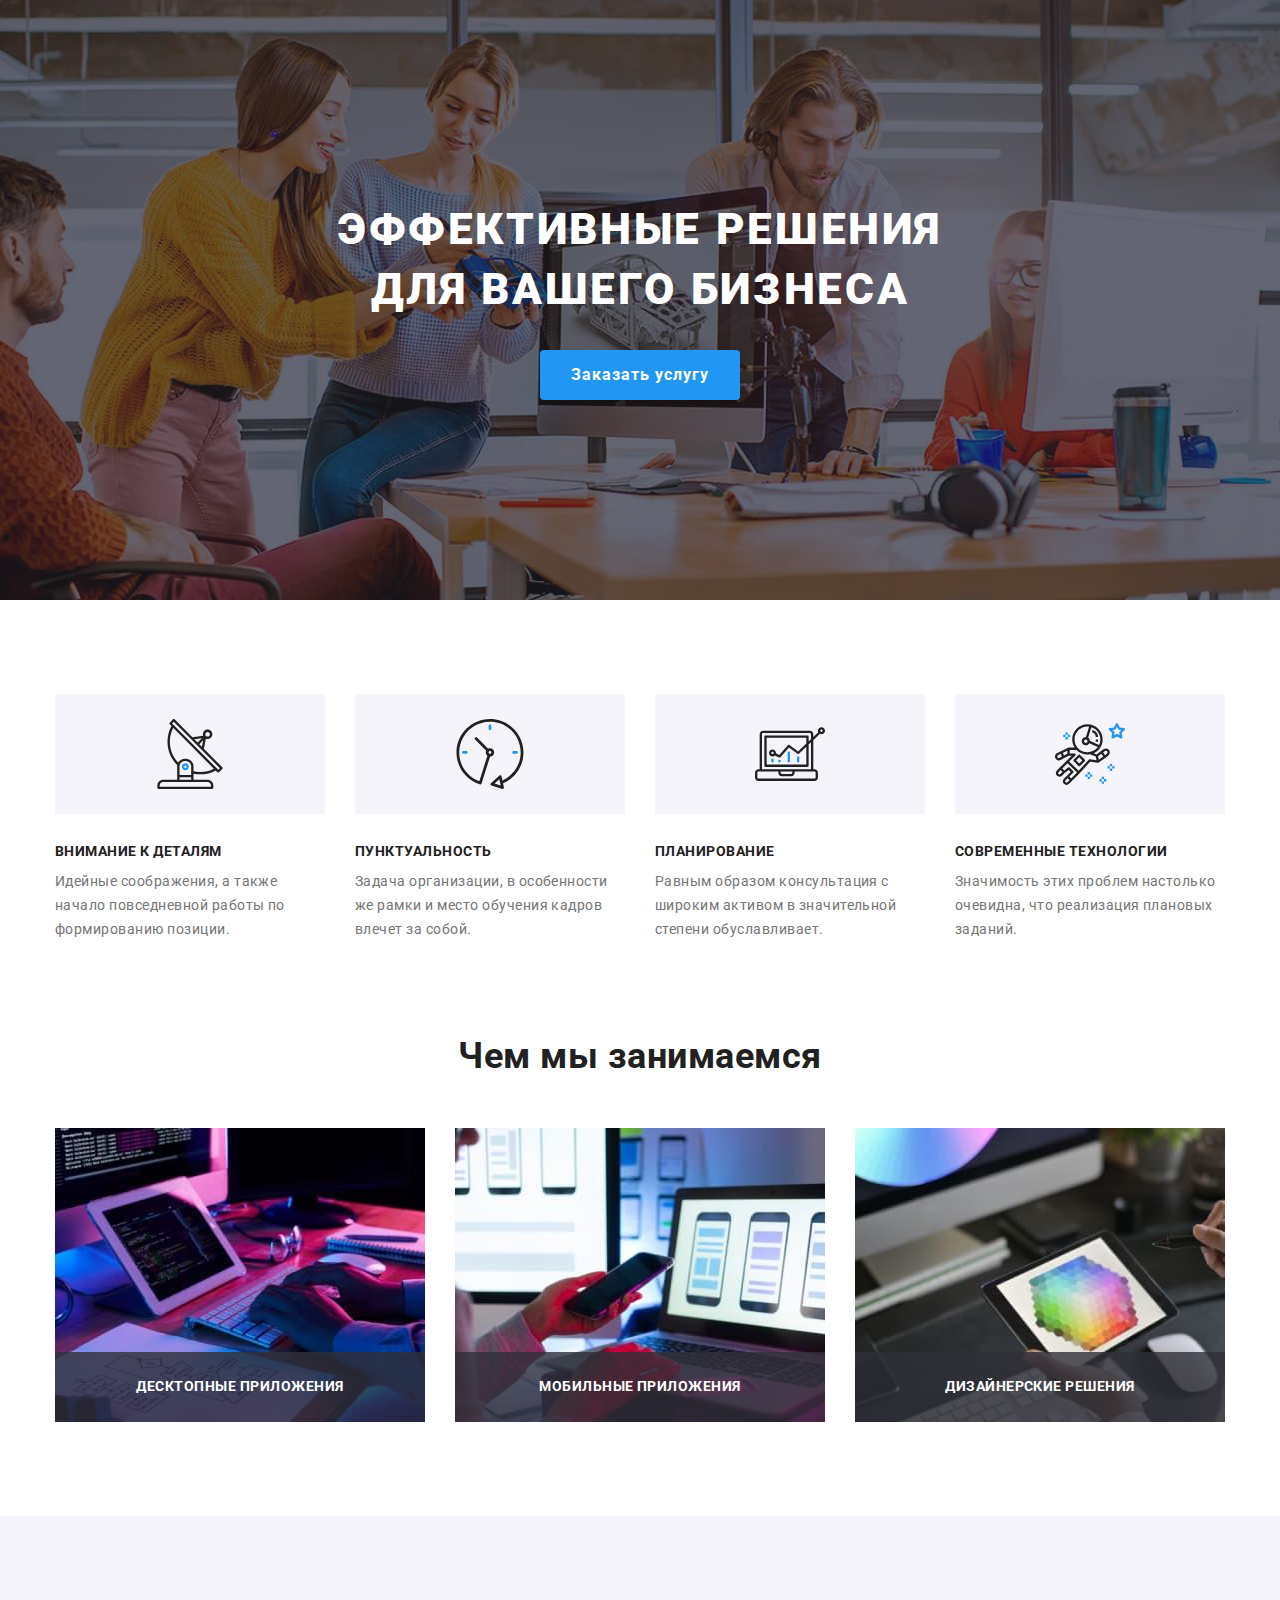
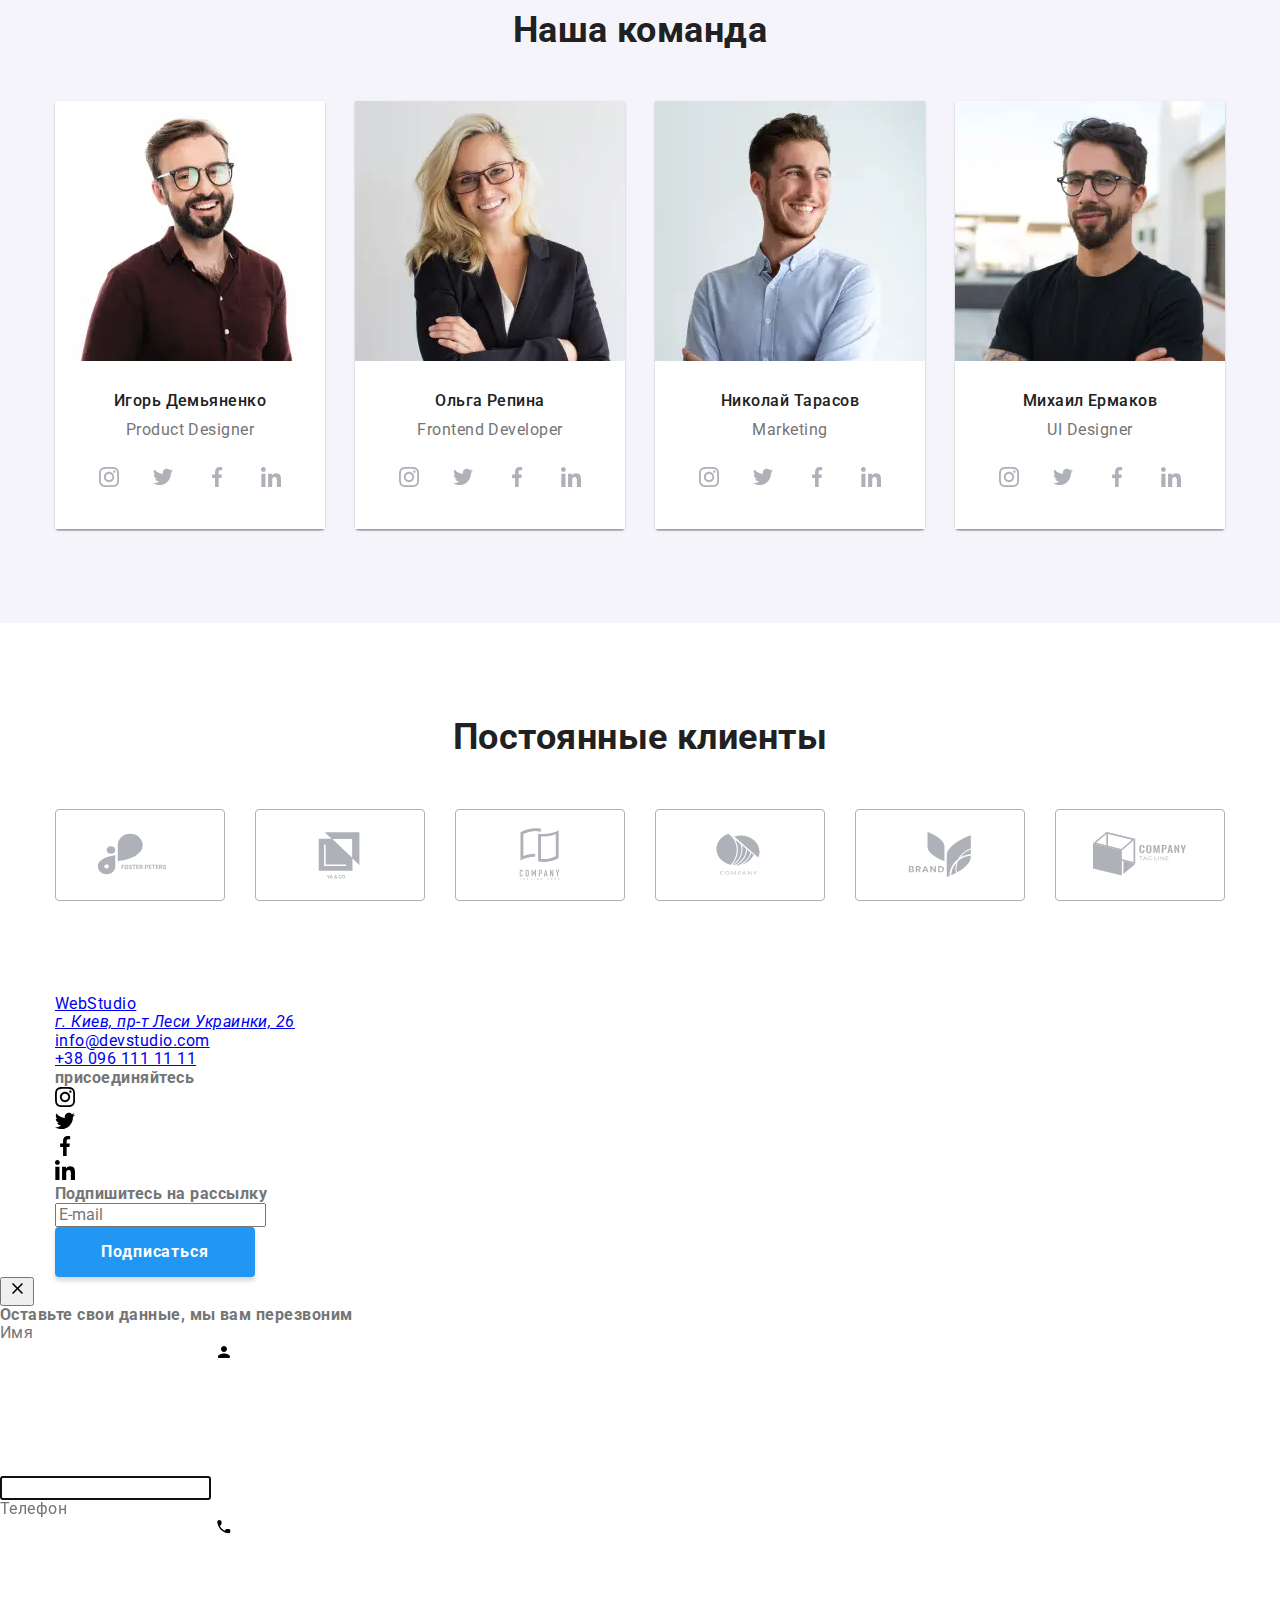
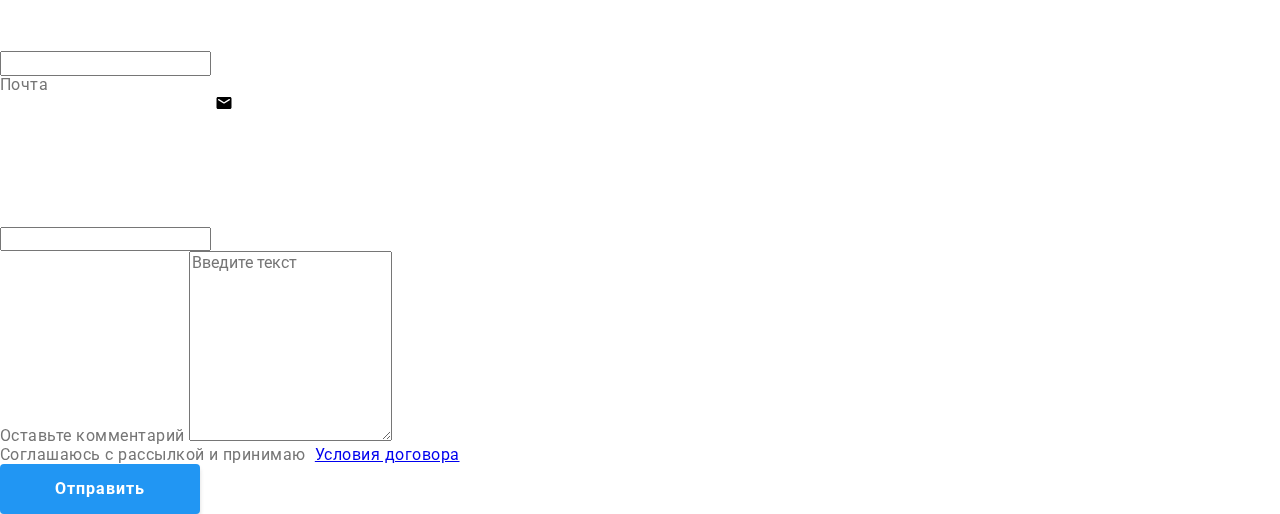
==== index.html @ 974bbb25 "added clients section' styles" ====
<!DOCTYPE html>
<html lang="ru">
  <head>
    <meta charset="UTF-8" />
    <meta http-equiv="X-UA-Compatible" content="IE=edge" />
    <meta name="viewport" content="width=device-width, initial-scale=1.0" />
    <title>Document</title>
    <!-- modern-normalize -->
    <link
      rel="stylesheet"
      href="https://cdnjs.cloudflare.com/ajax/libs/modern-normalize/1.1.0/modern-normalize.min.css"
    />
    <!--Подключение шрифтов-->
    <link rel="preconnect" href="https://fonts.googleapis.com" />
    <link rel="preconnect" href="https://fonts.gstatic.com" crossorigin />
    <link
      href="https://fonts.googleapis.com/css2?family=Raleway:wght@700&family=Roboto:wght@400;500;700;900&display=swap"
      rel="stylesheet"
    />
    <!--Подключение стилей-->
    <link rel="stylesheet" href="./css/main.min.css" />
  </head>
  <body>
    <!-- Шапка сайта -->
    <!-- <header class="header">
      <div class="container header-container"> -->
    <!-- Навигация -->
    <!-- <nav class="nav">
          <a class="header__logo logo" href="index.html">
            <span class="logo-web">Web</span>Studio</a
          >
          <ul class="nav__list list">
            <li class="nav__item">
              <a class="nav__link current" href="index.html">Студия</a>
            </li>
            <li class="nav__item">
              <a class="nav__link" href="./portfolio.html">Портфолио</a>
            </li>
            <li class="nav__item">
              <a class="nav__link" href="">Контакты</a>
            </li>
          </ul>
        </nav> -->
    <!-- Контакты -->
    <!-- <ul class="contact__list list">
          <li class="contact__item contact-item">
            <a class="contact__link link" href="mailto:info@devstudio.com">
              <svg class="contact__icon envelope">
                <use
                  href="./images/sprite-icons.svg#icon-envelope"
                  width="16"
                  height="12"
                ></use>
              </svg>
              info@devstudio.com
            </a>
          </li>
          <li class="contact__item contact-item">
            <a class="contact__link link" href="tel:+380961111111">
              <svg class="contact__icon smartphone">
                <use
                  href="./images/sprite-icons.svg#icon-smartphone"
                  width="10"
                  height="16"
                ></use>
              </svg>
              +38 096 111 11 11</a
            >
          </li>
        </ul>
      </div>
    </header> -->
    <!-- Мэйн -->
    <main class="main">
      <!-- Герой -->
      <section class="hero section">
        <div class="container">
          <h1 class="hero__title">Эффективные решения для вашего бизнеса</h1>
          <button class="hero__button button" type="button" data-modal-open>
            Заказать услугу
          </button>
        </div>
      </section>
      <!-- Преимущества -->
      <section class="features section">
        <div class="container">
          <h2 class="section__title visually-hidden">Наши преимущества</h2>
          <ul class="features__list list">
            <li class="features__item">
              <div class="features__image">
                <svg class="features__icon">
                  <use
                    href="./images/sprite-icons.svg#icon-antenna"
                    width="70"
                    height="70"
                  ></use>
                </svg>
              </div>
              <h3 class="features__title">Внимание к деталям</h3>
              <p class="features__descr">
                Идейные соображения, а также начало повседневной работы по
                формированию позиции.
              </p>
            </li>
            <li class="features__item">
              <div class="features__image">
                <svg class="features__icon">
                  <use
                    href="./images/sprite-icons.svg#icon-clock"
                    width="70"
                    height="70"
                  ></use>
                </svg>
              </div>
              <h3 class="features__title">Пунктуальность</h3>
              <p class="features__descr">
                Задача организации, в особенности же рамки и место обучения
                кадров влечет за собой.
              </p>
            </li>
            <li class="features__item">
              <div class="features__image">
                <svg class="features__icon">
                  <use
                    href="./images/sprite-icons.svg#icon-diagram"
                    width="70"
                    height="70"
                  ></use>
                </svg>
              </div>
              <h3 class="features__title">Планирование</h3>
              <p class="features__descr">
                Равным образом консультация с широким активом в значительной
                степени обуславливает.
              </p>
            </li>
            <li class="features__item">
              <div class="features__image">
                <svg class="features__icon">
                  <use
                    href="./images/sprite-icons.svg#icon-astronaut"
                    width="70"
                    height="70"
                  ></use>
                </svg>
              </div>
              <h3 class="features__title">Современные технологии</h3>
              <p class="features__descr">
                Значимость этих проблем настолько очевидна, что реализация
                плановых заданий.
              </p>
            </li>
          </ul>
        </div>
      </section>
      <!-- Виды работ -->
      <section class="works section">
        <div class="container">
          <h2 class="section__title">Чем мы занимаемся</h2>
          <ul class="works__list list">
            <li class="works__item">
              <a href=""
                ><img
                  src="./images/software.jpg"
                  alt="разработка программного обеспечения"
                  width="370"
                  height="294"
              /></a>

              <p class="works__decs">Десктопные приложения</p>
            </li>
            <li class="works__item">
              <a href=""
                ><img
                  src="./images/adaptation.jpg"
                  alt="адаптация сайта для мобильных устройств"
                  width="370"
                  height="294"
              /></a>
              <p class="works__decs">Мобильные приложения</p>
            </li>
            <li class="works__item">
              <a href=""
                ><img
                  src="./images/design.jpg"
                  alt="дизайн сайтов"
                  width="370"
                  height="294"
              /></a>
              <p class="works__decs">Дизайнерские решения</p>
            </li>
          </ul>
        </div>
      </section>
      <!-- Команда -->
      <section class="teem section-">
        <div class="container">
          <h2 class="section__title">Наша команда</h2>
          <ul class="team__list list">
            <li class="team__item">
              <picture>
                <source
                  media="(min-width: 1200px)"
                  srcset="
                    ./images/team/team-1-desktop.webp    1x,
                    ./images/team/team-1-desktop@2x.webp 2x
                  "
                  type="image/webp"
                />
                <source
                  media="(min-width: 1200px)"
                  srcset="
                    ./images/team/team-1-desktop.jpg    1x,
                    ./images/team/team-1-desktop@2x.jpg 2x
                  "
                />
                <source
                  media="(min-width: 768px)"
                  srcset="
                    ./images/team/team-1-tablet.webp    1x,
                    ./images/team/team-1-tablet@2x.webp 2x
                  "
                  type="image/webp"
                />
                <source
                  media="(min-width: 768px)"
                  srcset="
                    ./images/team/team-1-tablet.jpg    1x,
                    ./images/team/team-1-tablet@2x.jpg 2x
                  "
                />
                <source
                  media="(min-width: 280px)"
                  srcset="
                    ./images/team/team-1.webp    1x,
                    ./images/team/team-1@2x.webp 2x
                  "
                  type="image/webp"
                />
                <source
                  media="(min-width: 280px)"
                  srcset="
                    ./images/team/team-1.jpg    1x,
                    ./images/team/team-1@2x.jpg 2x
                  "
                />
                <img
                  class="teem__img"
                  src="#"
                  alt="Игорь Демьяненко"
                  loading="lazy"
                />
              </picture>
              <!-- <img
                class="teem__img"
                src="./images/demyanenko.jpg"
                alt="Игорь Демьяненко"
                width="270"
                height="260"
              /> -->
              <div class="team__box">
                <h3 class="team__title">Игорь Демьяненко</h3>
                <p class="team__desc" lang="en">Product Designer</p>
                <ul class="teem__social list social-list">
                  <li class="social-list__item">
                    <a href="" class="social-list__link" target="_blank">
                      <svg class="social-list__icon" width="20" height="20">
                        <use
                          href="./images/sprite-icons.svg#icon-instagram"
                        ></use>
                      </svg>
                    </a>
                  </li>
                  <li class="social-list__item">
                    <a href="" class="social-list__link" target="_blank">
                      <svg class="social-list__icon" width="20" height="20">
                        <use
                          href="./images/sprite-icons.svg#icon-twitter"
                        ></use>
                      </svg>
                    </a>
                  </li>
                  <li class="social-list__item">
                    <a href="" class="social-list__link" target="_blank">
                      <svg class="social-list__icon" width="20" height="20">
                        <use
                          href="./images/sprite-icons.svg#icon-facebook"
                        ></use>
                      </svg>
                    </a>
                  </li>
                  <li class="social-list__item">
                    <a href="" class="social-list__link" target="_blank">
                      <svg class="social-list__icon" width="20" height="20">
                        <use
                          href="./images/sprite-icons.svg#icon-linkedin"
                        ></use>
                      </svg>
                    </a>
                  </li>
                </ul>
              </div>
            </li>
            <li class="team__item">
              <picture>
                <source
                  media="(min-width: 1200px)"
                  srcset="
                    ./images/team/team-2-desktop.webp    1x,
                    ./images/team/team-2-desktop@2x.webp 2x
                  "
                  type="image/webp"
                />
                <source
                  media="(min-width: 1200px)"
                  srcset="
                    ./images/team/team-2-desktop.jpg    1x,
                    ./images/team/team-2-desktop@2x.jpg 2x
                  "
                />
                <source
                  media="(min-width: 768px)"
                  srcset="
                    ./images/team/team-2-tablet.webp    1x,
                    ./images/team/team-2-tablet@2x.webp 2x
                  "
                  type="image/webp"
                />
                <source
                  media="(min-width: 768px)"
                  srcset="
                    ./images/team/team-2-tablet.jpg    1x,
                    ./images/team/team-2-tablet@2x.jpg 2x
                  "
                />
                <source
                  media="(min-width: 280px)"
                  srcset="
                    ./images/team/team-2.webp    1x,
                    ./images/team/team-2@2x.webp 2x
                  "
                  type="image/webp"
                />
                <source
                  media="(min-width: 280px)"
                  srcset="
                    ./images/team/team-2.jpg    1x,
                    ./images/team/team-2@2x.jpg 2x
                  "
                />
                <img
                  class="teem__img"
                  src="#"
                  alt="Ольга Репина"
                  loading="lazy"
                />
              </picture>
              <!-- <img
                class="teem__img"
                src="./images/repina.jpg"
                alt="Ольга Репина"
                width="270"
                height="260"
              /> -->
              <div class="team__box">
                <h3 class="team__title">Ольга Репина</h3>
                <p class="team__desc" lang="en">Frontend Developer</p>
                <ul class="teem__social list social-list">
                  <li class="social-list__item">
                    <a href="" class="social-list__link" target="_blank">
                      <svg class="social-list__icon" width="20" height="20">
                        <use
                          href="./images/sprite-icons.svg#icon-instagram"
                        ></use>
                      </svg>
                    </a>
                  </li>
                  <li class="social-list__item">
                    <a href="" class="social-list__link" target="_blank">
                      <svg class="social-list__icon" width="20" height="20">
                        <use
                          href="./images/sprite-icons.svg#icon-twitter"
                        ></use>
                      </svg>
                    </a>
                  </li>
                  <li class="social-list__item">
                    <a href="" class="social-list__link" target="_blank">
                      <svg class="social-list__icon" width="20" height="20">
                        <use
                          href="./images/sprite-icons.svg#icon-facebook"
                        ></use>
                      </svg>
                    </a>
                  </li>
                  <li class="social-list__item">
                    <a href="" class="social-list__link" target="_blank">
                      <svg class="social-list__icon" width="20" height="20">
                        <use
                          href="./images/sprite-icons.svg#icon-linkedin"
                        ></use>
                      </svg>
                    </a>
                  </li>
                </ul>
              </div>
            </li>
            <li class="team__item">
              <picture>
                <source
                  media="(min-width: 1200px)"
                  srcset="
                    ./images/team/team-3-desktop.webp    1x,
                    ./images/team/team-3-desktop@2x.webp 2x
                  "
                  type="image/webp"
                />
                <source
                  media="(min-width: 1200px)"
                  srcset="
                    ./images/team/team-3-desktop.jpg    1x,
                    ./images/team/team-3-desktop@2x.jpg 2x
                  "
                />
                <source
                  media="(min-width: 768px)"
                  srcset="
                    ./images/team/team-3-tablet.webp    1x,
                    ./images/team/team-3-tablet@2x.webp 2x
                  "
                  type="image/webp"
                />
                <source
                  media="(min-width: 768px)"
                  srcset="
                    ./images/team/team-3-tablet.jpg    1x,
                    ./images/team/team-3-tablet@2x.jpg 2x
                  "
                />
                <source
                  media="(min-width: 280px)"
                  srcset="
                    ./images/team/team-3.webp    1x,
                    ./images/team/team-3@2x.webp 2x
                  "
                  type="image/webp"
                />
                <source
                  media="(min-width: 280px)"
                  srcset="
                    ./images/team/team-3.jpg    1x,
                    ./images/team/team-3@2x.jpg 2x
                  "
                />
                <img
                  class="teem__img"
                  src="#"
                  alt="Николай Тарасов"
                  loading="lazy"
                />
              </picture>
              <!-- <img
                class="teem__img"
                src="./images/tarasov.jpg"
                alt="Николай Тарасов"
                width="270"
                height="260"
              /> -->
              <div class="team__box">
                <h3 class="team__title">Николай Тарасов</h3>
                <p class="team__desc" lang="en">Marketing</p>
                <ul class="teem__social list social-list">
                  <li class="social-list__item">
                    <a href="" class="social-list__link" target="_blank">
                      <svg class="social-list__icon" width="20" height="20">
                        <use
                          href="./images/sprite-icons.svg#icon-instagram"
                        ></use>
                      </svg>
                    </a>
                  </li>
                  <li class="social-list__item">
                    <a href="" class="social-list__link" target="_blank">
                      <svg class="social-list__icon" width="20" height="20">
                        <use
                          href="./images/sprite-icons.svg#icon-twitter"
                        ></use>
                      </svg>
                    </a>
                  </li>
                  <li class="social-list__item">
                    <a href="" class="social-list__link" target="_blank">
                      <svg class="social-list__icon" width="20" height="20">
                        <use
                          href="./images/sprite-icons.svg#icon-facebook"
                        ></use>
                      </svg>
                    </a>
                  </li>
                  <li class="social-list__item">
                    <a href="" class="social-list__link" target="_blank">
                      <svg class="social-list__icon" width="20" height="20">
                        <use
                          href="./images/sprite-icons.svg#icon-linkedin"
                        ></use>
                      </svg>
                    </a>
                  </li>
                </ul>
              </div>
            </li>
            <li class="team__item">
              <picture>
                <source
                  media="(min-width: 1200px)"
                  srcset="
                    ./images/team/team-4-desktop.webp    1x,
                    ./images/team/team-4-desktop@2x.webp 2x
                  "
                  type="image/webp"
                />
                <source
                  media="(min-width: 1200px)"
                  srcset="
                    ./images/team/team-4-desktop.jpg    1x,
                    ./images/team/team-4-desktop@2x.jpg 2x
                  "
                />
                <source
                  media="(min-width: 768px)"
                  srcset="
                    ./images/team/team-4-tablet.webp    1x,
                    ./images/team/team-4-tablet@2x.webp 2x
                  "
                  type="image/webp"
                />
                <source
                  media="(min-width: 768px)"
                  srcset="
                    ./images/team/team-4-tablet.jpg    1x,
                    ./images/team/team-4-tablet@2x.jpg 2x
                  "
                />
                <source
                  media="(min-width: 280px)"
                  srcset="
                    ./images/team/team-4.webp    1x,
                    ./images/team/team-4@2x.webp 2x
                  "
                  type="image/webp"
                />
                <source
                  media="(min-width: 280px)"
                  srcset="
                    ./images/team/team-4.jpg    1x,
                    ./images/team/team-4@2x.jpg 2x
                  "
                />
                <img
                  class="teem__img"
                  src="#"
                  alt="Михаил Ермаков"
                  loading="lazy"
                />
              </picture>
              <!-- <img
                class="teem__img"
                src="./images/yermakov.jpg"
                alt="Михаил Ермаков"
                width="270"
                height="260"
              /> -->
              <div class="team__box">
                <h3 class="team__title">Михаил Ермаков</h3>
                <p class="team__desc" lang="en">UI Designer</p>
                <ul class="teem__social list social-list">
                  <li class="social-list__item">
                    <a href="" class="social-list__link" target="_blank">
                      <svg class="social-list__icon" width="20" height="20">
                        <use
                          href="./images/sprite-icons.svg#icon-instagram"
                        ></use>
                      </svg>
                    </a>
                  </li>
                  <li class="social-list__item">
                    <a href="" class="social-list__link" target="_blank">
                      <svg class="social-list__icon" width="20" height="20">
                        <use
                          href="./images/sprite-icons.svg#icon-twitter"
                        ></use>
                      </svg>
                    </a>
                  </li>
                  <li class="social-list__item">
                    <a href="" class="social-list__link" target="_blank">
                      <svg class="social-list__icon" width="20" height="20">
                        <use
                          href="./images/sprite-icons.svg#icon-facebook"
                        ></use>
                      </svg>
                    </a>
                  </li>
                  <li class="social-list__item">
                    <a href="" class="social-list__link" target="_blank">
                      <svg class="social-list__icon" width="20" height="20">
                        <use
                          href="./images/sprite-icons.svg#icon-linkedin"
                        ></use>
                      </svg>
                    </a>
                  </li>
                </ul>
              </div>
            </li>
          </ul>
        </div>
      </section>
      <!-- Клиенты -->
      <section class="clients section">
        <div class="container">
          <h2 class="section__title">Постоянные клиенты</h2>
          <ul class="clients__list list">
            <li class="clients__item">
              <a class="clients__link" href="">
                <svg class="clients__icon">
                  <use
                    href="./images/sprite-icons.svg#icon-logo1"
                    width="106"
                    height="60"
                  ></use>
                </svg>
              </a>
            </li>
            <li class="clients__item">
              <a class="clients__link" href="">
                <svg class="clients__icon">
                  <use
                    href="./images/sprite-icons.svg#icon-logo2"
                    width="106"
                    height="60"
                  ></use>
                </svg>
              </a>
            </li>
            <li class="clients__item">
              <a class="clients__link" href="">
                <svg class="clients__icon">
                  <use
                    href="./images/sprite-icons.svg#icon-logo3"
                    width="106"
                    height="60"
                  ></use>
                </svg>
              </a>
            </li>
            <li class="clients__item">
              <a class="clients__link" href="">
                <svg class="clients__icon">
                  <use
                    href="./images/sprite-icons.svg#icon-logo4"
                    width="106"
                    height="60"
                  ></use>
                </svg>
              </a>
            </li>
            <li class="clients__item">
              <a class="clients__link" href="">
                <svg class="clients__icon">
                  <use
                    href="./images/sprite-icons.svg#icon-logo5"
                    width="106"
                    height="60"
                  ></use>
                </svg>
              </a>
            </li>
            <li class="clients__item">
              <a class="clients__link" href="">
                <svg class="clients__icon">
                  <use
                    href="./images/sprite-icons.svg#icon-logo6"
                    width="106"
                    height="60"
                  ></use>
                </svg>
              </a>
            </li>
          </ul>
        </div>
      </section>
    </main>
    <!-- Футер -->
    <footer class="footer section-footer">
      <div class="container footer-container">
        <div class="footer__contacts">
          <a class="footer__logo logo" href="/">
            <span class="logo-web">Web</span>Studio
          </a>
          <address>
            <a
              class="footer__adress"
              href="https://goo.gl/maps/LREKgnmBMirVQB2t9"
              target="_blank"
              rel="noopener noreferrer"
              >г. Киев, пр-т Леси Украинки, 26</a
            >
          </address>
          <ul class="list">
            <li>
              <a class="footer__contact" href="mailto:info@devstudio.com"
                >info@devstudio.com</a
              >
            </li>
            <li>
              <a class="footer__contact" href="tel:+380961111111"
                >+38 096 111 11 11</a
              >
            </li>
          </ul>
        </div>
        <div class="footer__invite invite">
          <b class="invite__text">присоединяйтесь</b>
          <ul class="footer-social list">
            <li class="footer-social__item">
              <a href="" class="footer-social__link" target="_blank">
                <svg class="footer-social__icon" width="20" height="20">
                  <use href="./images/sprite-icons.svg#icon-instagram"></use>
                </svg>
              </a>
            </li>
            <li class="footer-social__item">
              <a href="" class="footer-social__link" target="_blank">
                <svg class="footer-social__icon" width="20" height="20">
                  <use href="./images/sprite-icons.svg#icon-twitter"></use>
                </svg>
              </a>
            </li>
            <li class="footer-social__item">
              <a href="" class="footer-social__link" target="_blank">
                <svg class="footer-social__icon" width="20" height="20">
                  <use href="./images/sprite-icons.svg#icon-facebook"></use>
                </svg>
              </a>
            </li>
            <li class="footer-social__item">
              <a href="" class="footer-social__link" target="_blank">
                <svg class="footer-social__icon" width="20" height="20">
                  <use href="./images/sprite-icons.svg#icon-linkedin"></use>
                </svg>
              </a>
            </li>
          </ul>
        </div>
        <div class="footer__invite">
          <b class="invite__text">Подпишитесь на рассылку</b>
          <form class="form-invite">
            <input
              class="form-invite__input"
              type="email"
              name="mail"
              placeholder="E-mail"
              autocomplete="on"
            />
            <button class="button form-invite__button" type="submit">
              Подписаться
            </button>
          </form>
        </div>
      </div>
    </footer>
    <!-- Модальное окно -->
    <div class="backdrop is-hidden" data-backdrop>
      <div class="modal">
        <button class="btn-close" type="button" data-btn-close>
          <svg class="btn-close__icon" width="18" height="18">
            <use href="./images/sprite-icons.svg#icon-close-black"></use>
          </svg>
        </button>
        <!-- Форма в модальном окне -->
        <form class="form js-speaker-form" autocomplete="off">
          <b class="form__title">Оставьте свои данные, мы вам перезвоним</b>
          <div class="form__field">
            <label class="form__label" for="name">Имя</label>
            <div class="form__box">
              <input
                class="form__input"
                type="text"
                name="user-name"
                id="name"
                minlength="2"
                pattern="[a-zA-Zа-яёА-ЯЁ]+"
                title="Имя должно содержать символы кириллицы или латиницы"
                required
                autofocus
              />
              <svg class="form__icon">
                <use
                  href="./images/sprite-icons.svg#icon-person"
                  width="18"
                  height="18"
                ></use>
              </svg>
            </div>
          </div>
          <div class="form__field">
            <label class="form__label" for="tel">Телефон</label>
            <div class="form__box">
              <input
                class="form__input"
                type="tel"
                name="tel"
                id="tel"
                title="000-000-00-00"
                pattern="[0-9]{3}-[0-9]{3}-[0-9]{2}-[0-9]{2}"
              />
              <svg class="form__icon">
                <use
                  href="./images/sprite-icons.svg#icon-phone"
                  width="18"
                  height="18"
                ></use>
              </svg>
            </div>
          </div>
          <div class="form__field">
            <label class="form__label" for="mail">Почта</label>
            <div class="form__box">
              <input
                class="form__input"
                type="email"
                name="mail"
                id="mail"
                pattern="[^ @]*@[^ @]*"
                autocomplete="on"
              />
              <svg class="form__icon">
                <use
                  href="./images/sprite-icons.svg#icon-email"
                  width="18"
                  height="18"
                ></use>
              </svg>
            </div>
          </div>
          <div class="form__field">
            <label class="form__label" for="comment"
              >Оставьте комментарий</label
            >
            <textarea
              class="form__message"
              name="comment"
              id="comment"
              rows="10"
              placeholder="Введите текст"
            ></textarea>
          </div>

          <div class="checkbox">
            <input
              class="checkbox__input visually-hidden"
              type="checkbox"
              name="policy"
              id="policy"
            />
            <label class="checkbox__label" for="policy"
              >Соглашаюсь с рассылкой и принимаю&nbsp;
              <a class="form__policy" href="#"> Условия договора </a>
            </label>
          </div>
          <button class="button form-button" type="submit">Отправить</button>
        </form>
      </div>
    </div>
    <script src="./js/modal.js"></script>
    <!-- <script>
      const refs = {
        openModalBtn: document.querySelector('[data-modal-open]'),
        closeModalBtn: document.querySelector('[data-btn-close]'),
        backdrop: document.querySelector('[data-backdrop]'),
      };

      refs.openModalBtn.addEventListener('click', toggleModal);
      refs.closeModalBtn.addEventListener('click', toggleModal);

      refs.backdrop.addEventListener('click', logBackdropClick);

      function toggleModal() {
        refs.backdrop.classList.toggle('is-hidden');
      }

      function logBackdropClick() {
        console.log('Это клик в бекдроп');
      }
    </script> -->
  </body>
</html>
---- css/main.min.css ----
.visually-hidden{position:absolute;white-space:nowrap;width:1px;height:1px;overflow:hidden;border:0;padding:0;clip:rect(0 0 0 0);-webkit-clip-path:inset(50%);clip-path:inset(50%);margin:-1px}body{font-family:"Roboto",sans-serif;letter-spacing:.03em;color:#757575;background-color:#fff}body,h1,h2,h3,h4,p,ul,li{margin:0}ul{padding:0}button{cursor:pointer}img{display:block;max-width:100%;height:auto}.list{list-style-type:none}.link{text-decoration:none}.link{text-decoration:none;font-weight:500;font-size:14px;line-height:1.14;letter-spacing:.02em;color:#212121;-webkit-transition-property:color;transition-property:color;-webkit-transition-duration:250ms;transition-duration:250ms;-webkit-transition-timing-function:cubic-bezier(0.4, 0, 0.2, 1);transition-timing-function:cubic-bezier(0.4, 0, 0.2, 1)}.link:hover,.link:focus{color:#2196f3}.button{display:block;min-width:200px;height:50px;background-color:#2196f3;-webkit-box-shadow:0px 4px 4px rgba(0,0,0,.15);box-shadow:0px 4px 4px rgba(0,0,0,.15);border-radius:4px;border-style:none;font-weight:700;font-size:16px;line-height:1.88;text-align:center;letter-spacing:.06em;color:#fff;-webkit-transition:background-color 250ms cubic-bezier(0.4, 0, 0.2, 1);transition:background-color 250ms cubic-bezier(0.4, 0, 0.2, 1)}.button:hover,.button:focus{background-color:#188ce8}.container{width:100%;margin:0 auto;padding-left:15px;padding-right:15px}@media screen and (min-width: 480px){.container{width:480px}}@media screen and (min-width: 768px){.container{width:768px}}@media screen and (min-width: 1200px){.container{width:1200px}}.section__title{margin-bottom:30px;font-weight:700;font-size:28px;line-height:1.18;text-align:center;color:#212121}@media screen and (min-width: 1200px){.section__title{margin-bottom:50px;font-weight:700;font-size:36px;line-height:1.16;text-align:center}}.social-list{display:-webkit-box;display:-ms-flexbox;display:flex;-webkit-box-pack:center;-ms-flex-pack:center;justify-content:center;-webkit-box-align:center;-ms-flex-align:center;align-items:center}.social-list__item{width:44px;height:44px;margin-right:10px}.social-list__item:last-child{margin-right:0}.social-list__link{width:100%;height:100%;display:-webkit-box;display:-ms-flexbox;display:flex;-webkit-box-pack:center;-ms-flex-pack:center;justify-content:center;-webkit-box-align:center;-ms-flex-align:center;align-items:center;border-radius:50%;background-color:#fff;-webkit-transition:background-color 250ms cubic-bezier(0.4, 0, 0.2, 1);transition:background-color 250ms cubic-bezier(0.4, 0, 0.2, 1)}.social-list__link:hover,.social-list__link:focus{background-color:#2196f3}.social-list__icon{width:20px;height:20px;fill:#afb1b8;-webkit-transition:fill 250ms cubic-bezier(0.4, 0, 0.2, 1);transition:fill 250ms cubic-bezier(0.4, 0, 0.2, 1)}.social-list__link:hover .social-list__icon,.social-list__link:focus .social-list__icon{fill:#fff}.hero{width:100%;padding-top:118px;padding-bottom:118px;margin-right:auto;margin-left:auto;background-color:#2f303a;background-image:-webkit-gradient(linear, left top, right top, from(rgba(47, 48, 58, 0.4)), color-stop(40%, rgba(47, 48, 58, 0.4))),url(" ../images/hero-bg/hero-mobile.jpg");background-image:linear-gradient(to right, rgba(47, 48, 58, 0.4), rgba(47, 48, 58, 0.4) 40%),url(" ../images/hero-bg/hero-mobile.jpg");background-repeat:no-repeat;background-position:center;background-size:cover;max-width:480px;height:400px}@media screen and (min-device-pixel-ratio: 2),(-webkit-min-device-pixel-ratio: 2),(min-resolution: 192dpi),(min-resolution: 2dppx){.hero{background-image:-webkit-gradient(linear, left top, right top, from(rgba(47, 48, 58, 0.4)), color-stop(40%, rgba(47, 48, 58, 0.4))),url("../images/hero-bg/hero-mobile@2x.jpg");background-image:linear-gradient(to right, rgba(47, 48, 58, 0.4), rgba(47, 48, 58, 0.4) 40%),url("../images/hero-bg/hero-mobile@2x.jpg")}}@media screen and (min-width: 481px){.hero{background-image:-webkit-gradient(linear, left top, right top, from(rgba(47, 48, 58, 0.4)), color-stop(40%, rgba(47, 48, 58, 0.4))),url("../images/hero-bg/hero-tablet.jpg");background-image:linear-gradient(to right, rgba(47, 48, 58, 0.4), rgba(47, 48, 58, 0.4) 40%),url("../images/hero-bg/hero-tablet.jpg");max-width:768px}}@media screen and (min-width: 481px)and (min-device-pixel-ratio: 2),screen and (min-width: 481px)and (-webkit-min-device-pixel-ratio: 2),screen and (min-width: 481px)and (min-resolution: 192dpi),screen and (min-width: 481px)and (min-resolution: 2dppx){.hero{background-image:-webkit-gradient(linear, left top, right top, from(rgba(47, 48, 58, 0.4)), color-stop(40%, rgba(47, 48, 58, 0.4))),url("../images/hero-bg/hero-tablet@2x.jpg");background-image:linear-gradient(to right, rgba(47, 48, 58, 0.4), rgba(47, 48, 58, 0.4) 40%),url("../images/hero-bg/hero-tablet@2x.jpg")}}@media screen and (min-width: 769px){.hero{padding-top:200px;padding-bottom:200px;background-image:-webkit-gradient(linear, left top, right top, from(rgba(47, 48, 58, 0.4)), color-stop(40%, rgba(47, 48, 58, 0.4))),url("../images/hero-bg/hero-desctop.jpg");background-image:linear-gradient(to right, rgba(47, 48, 58, 0.4), rgba(47, 48, 58, 0.4) 40%),url("../images/hero-bg/hero-desctop.jpg");max-width:1600px;height:600px}}@media screen and (min-width: 769px)and (min-device-pixel-ratio: 2),screen and (min-width: 769px)and (-webkit-min-device-pixel-ratio: 2),screen and (min-width: 769px)and (min-resolution: 192dpi),screen and (min-width: 769px)and (min-resolution: 2dppx){.hero{background-image:-webkit-gradient(linear, left top, right top, from(rgba(47, 48, 58, 0.4)), color-stop(40%, rgba(47, 48, 58, 0.4))),url("../images/hero-bg/hero-desctop@2x.jpg");background-image:linear-gradient(to right, rgba(47, 48, 58, 0.4), rgba(47, 48, 58, 0.4) 40%),url("../images/hero-bg/hero-desctop@2x.jpg")}}.hero__title{margin-left:auto;margin-right:auto;margin-bottom:30px;font-weight:900;font-size:26px;line-height:1.62;text-align:center;letter-spacing:.06em;text-transform:uppercase;color:#fff}@media screen and (min-width: 480px){.hero__title{max-width:360px}}@media screen and (min-width: 1200px){.hero__title{max-width:696px;font-size:44px;line-height:1.36}}.hero__button{margin-left:auto;margin-right:auto}.features{padding-top:60px;padding-bottom:60px}@media screen and (min-width: 1200px){.features{padding-top:94px;padding-bottom:94px}}.features__list{margin-bottom:-30px}@media screen and (min-width: 768px){.features__list{display:-webkit-box;display:-ms-flexbox;display:flex;-ms-flex-wrap:wrap;flex-wrap:wrap;margin-left:-30px}}.features__item{width:100%}.features__item:not(:last-child){margin-bottom:30px}@media screen and (min-width: 768px){.features__item{-ms-flex-preferred-size:calc(100% / 2 - 30px);flex-basis:calc(100% / 2 - 30px);margin-left:30px}}@media screen and (min-width: 1200px){.features__item{-ms-flex-preferred-size:calc(100% / 4 - 30px);flex-basis:calc(100% / 4 - 30px);margin-left:30px}}.features__image{position:relative;width:100%;height:120px;background-color:#f5f4fa}.features__icon{position:absolute;top:50%;left:50%;-webkit-transform:translate(-50%, -50%);transform:translate(-50%, -50%);width:70px;height:70px}.features__title{margin-bottom:10px;padding-top:30px;font-weight:700;font-size:14px;line-height:1.14;text-transform:uppercase;text-align:center;color:#212121}@media screen and (min-width: 768px){.features__title{text-align:left}}.features__descr{font-size:14px;line-height:1.71}.works{display:none}@media screen and (min-width: 1200px){.works{display:block;padding-bottom:94px}}.works__list{display:-webkit-box;display:-ms-flexbox;display:flex;-ms-flex-wrap:wrap;flex-wrap:wrap;margin-left:-30px}.works__item{position:relative;-ms-flex-preferred-size:calc(100% / 3 - 30px);flex-basis:calc(100% / 3 - 30px);margin-left:30px}.works__decs{position:absolute;width:370px;height:70px;left:0;bottom:0;display:-webkit-box;display:-ms-flexbox;display:flex;-webkit-box-pack:center;-ms-flex-pack:center;justify-content:center;-webkit-box-align:center;-ms-flex-align:center;align-items:center;background-color:rgba(47,48,58,.8);font-weight:700;font-size:14px;line-height:1.14;text-transform:uppercase;text-align:center;color:#fff}.teem{padding-top:60px;padding-bottom:60px;background-color:#f5f4fa}@media screen and (min-width: 1200px){.teem{padding-top:94px;padding-bottom:94px}}@media screen and (min-width: 768px){.team__list{display:-webkit-box;display:-ms-flexbox;display:flex;-ms-flex-wrap:wrap;flex-wrap:wrap;margin-left:-30px;margin-bottom:-30px}}.team__item{margin-bottom:30px;-webkit-box-shadow:0px 1px 3px rgba(0,0,0,.12),0px 1px 1px rgba(0,0,0,.14),0px 2px 1px rgba(0,0,0,.2);box-shadow:0px 1px 3px rgba(0,0,0,.12),0px 1px 1px rgba(0,0,0,.14),0px 2px 1px rgba(0,0,0,.2);border-radius:0px 0px 4px 4px}@media screen and (min-width: 768px){.team__item{-ms-flex-preferred-size:calc(100% / 2 - 30px);flex-basis:calc(100% / 2 - 30px);margin-left:30px}}@media screen and (min-width: 1200px){.team__item{-ms-flex-preferred-size:calc(100% / 4 - 30px);flex-basis:calc(100% / 4 - 30px);margin-left:30px}}.team__box{padding-top:30px;padding-bottom:24px;background-color:#fff}@media screen and (min-width: 1200px){.team__box{padding-bottom:30px}}.team__title{margin-bottom:10px;font-weight:500;font-size:16px;line-height:1.19;text-align:center;color:#212121}.team__desc{margin-bottom:16px;font-size:16px;line-height:1.19;text-align:center;color:#757575}.clients{padding-top:60px;padding-bottom:60px}@media screen and (min-width: 1200px){.clients{padding-top:94px;padding-bottom:94px}}.clients__list{display:-webkit-box;display:-ms-flexbox;display:flex;-ms-flex-wrap:wrap;flex-wrap:wrap;margin-left:-30px;margin-bottom:-30px}.clients__item{-ms-flex-preferred-size:calc(100% / 2 - 30px);flex-basis:calc(100% / 2 - 30px);margin-left:30px;margin-bottom:30px;height:92px}@media screen and (min-width: 768px){.clients__item{-ms-flex-preferred-size:calc(100% / 3 - 30px);flex-basis:calc(100% / 3 - 30px)}}@media screen and (min-width: 1200px){.clients__item{-ms-flex-preferred-size:calc(100% / 6 - 30px);flex-basis:calc(100% / 6 - 30px)}}.clients__link{display:-webkit-box;display:-ms-flexbox;display:flex;-webkit-box-pack:center;-ms-flex-pack:center;justify-content:center;-webkit-box-align:center;-ms-flex-align:center;align-items:center;width:100%;height:100%;border:1px solid #afb1b8;border-radius:4px;-webkit-transition:border 250ms cubic-bezier(0.4, 0, 0.2, 1);transition:border 250ms cubic-bezier(0.4, 0, 0.2, 1)}.clients__link:hover,.clients__link:focus{border:1px solid #2196f3}.clients__link:hover .clients__icon,.clients__link:focus .clients__icon{fill:#2196f3}.clients__icon{width:106px;height:60px;fill:#afb1b8;-webkit-transition:fill 250ms cubic-bezier(0.4, 0, 0.2, 1);transition:fill 250ms cubic-bezier(0.4, 0, 0.2, 1)}/*# sourceMappingURL=main.min.css.map */
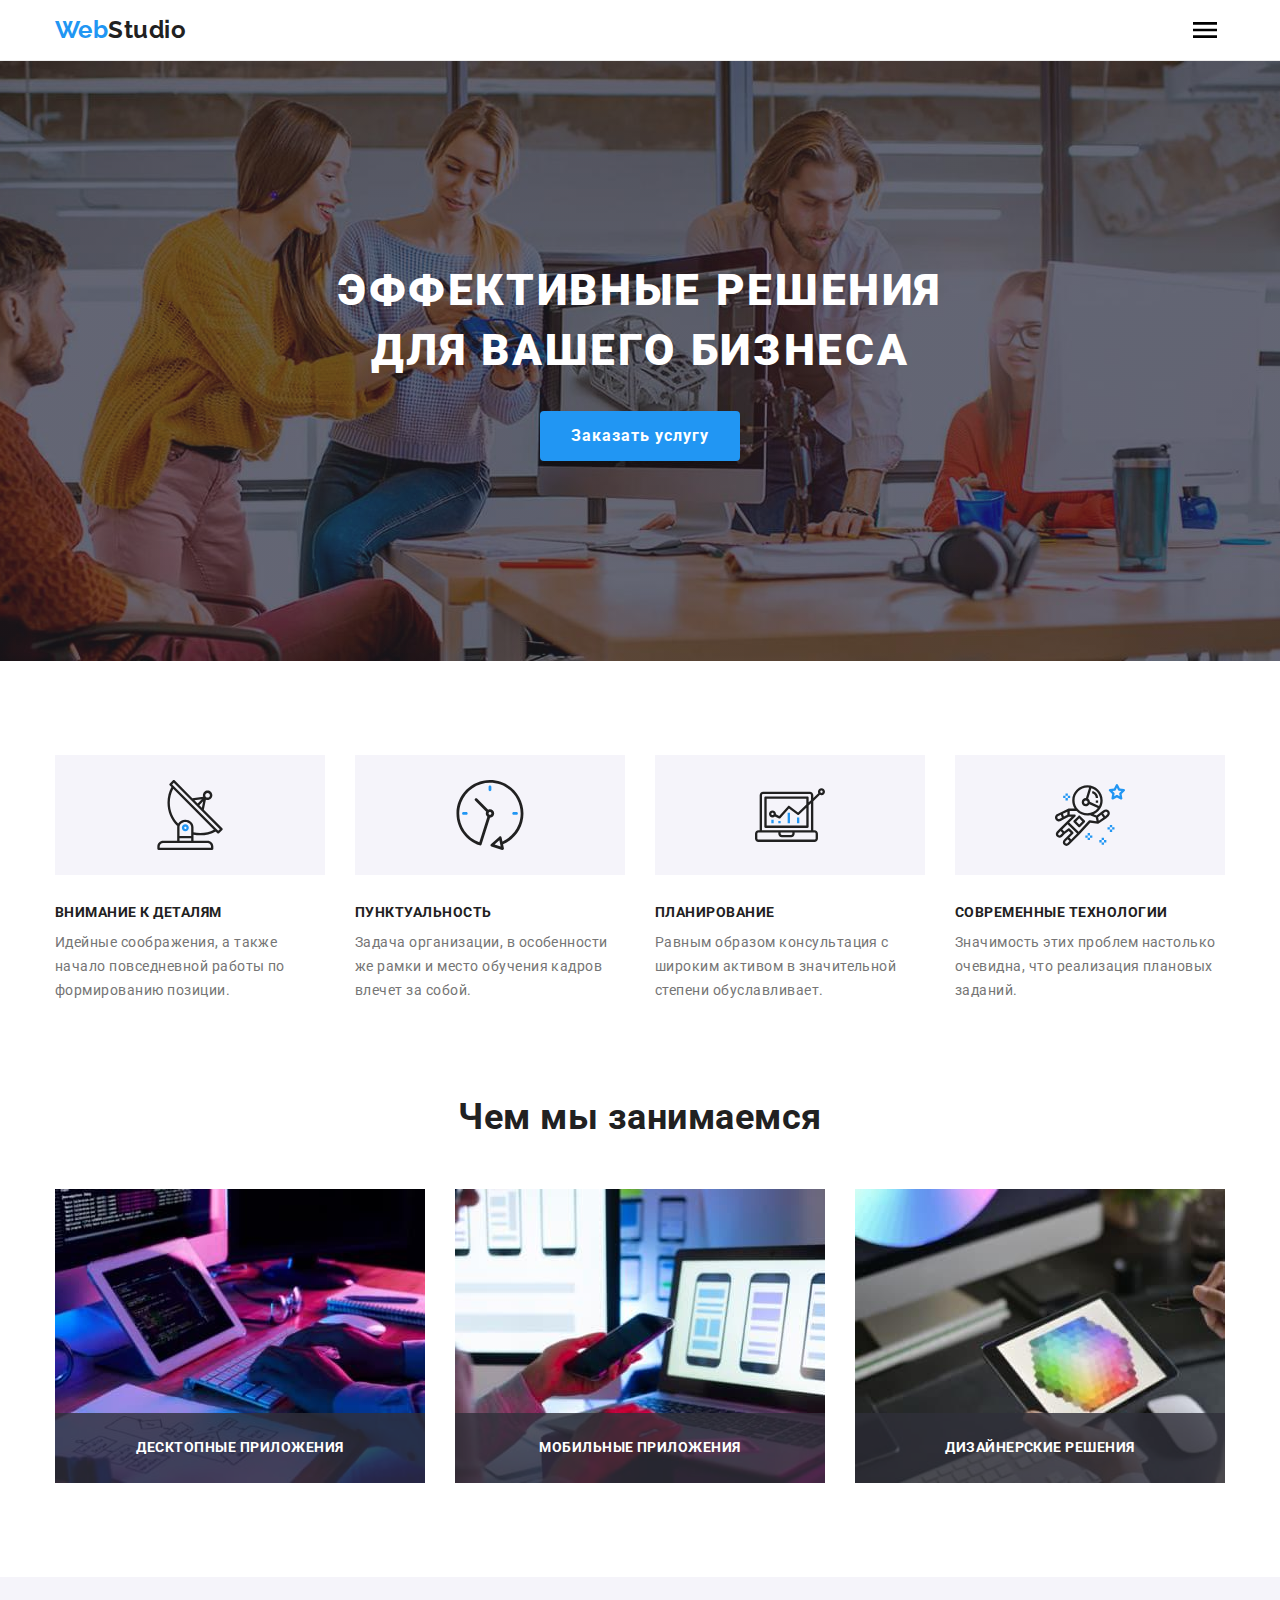
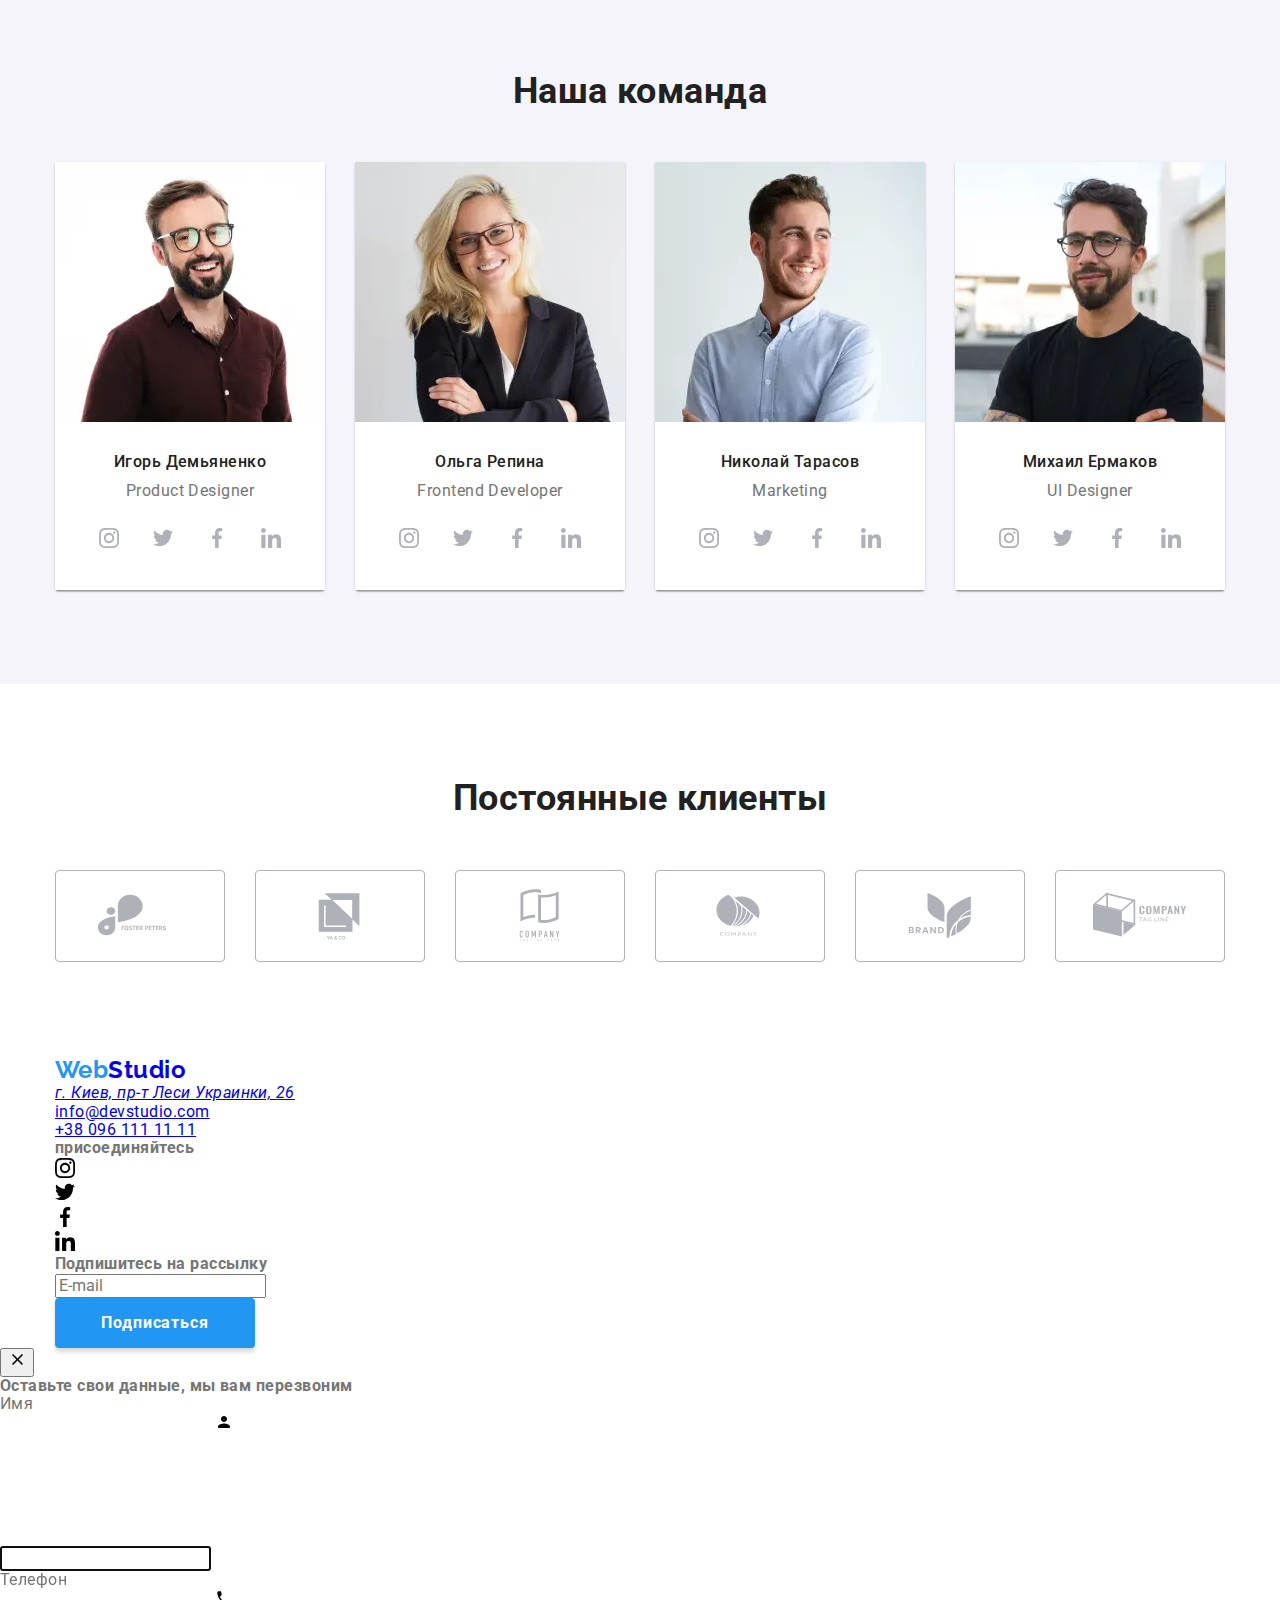
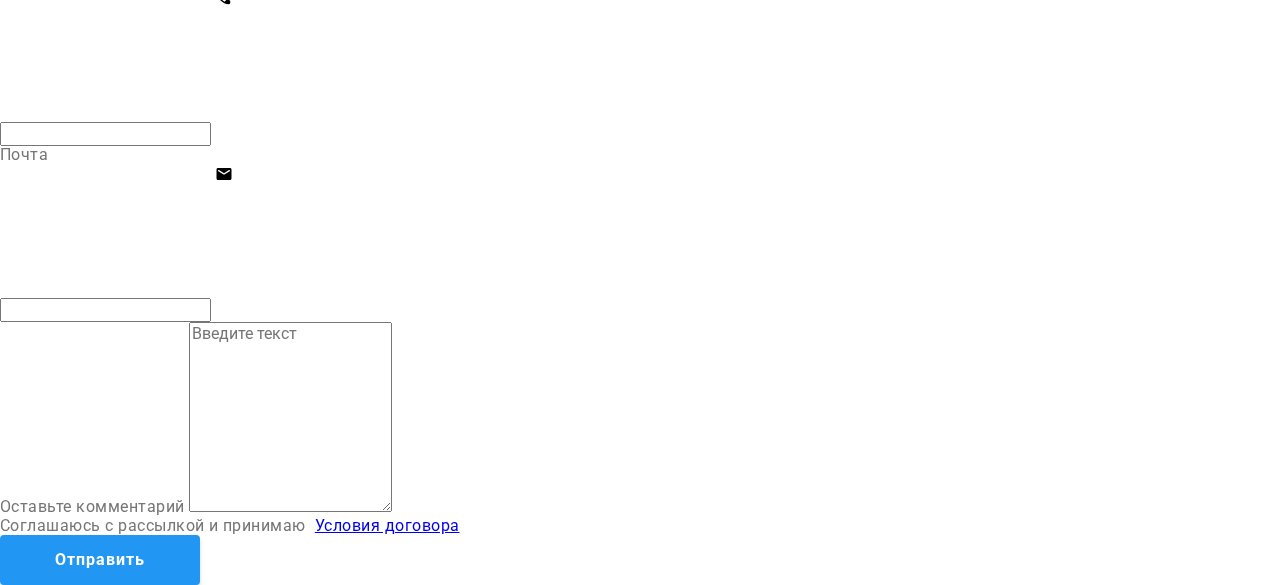
==== commit f2b512a9: "added burger-menu bottom and mobile-menu" ====
--- a/index.html
+++ b/index.html
@@ -22,13 +22,13 @@
   </head>
   <body>
     <!-- Шапка сайта -->
-    <!-- <header class="header">
-      <div class="container header-container"> -->
-    <!-- Навигация -->
-    <!-- <nav class="nav">
-          <a class="header__logo logo" href="index.html">
-            <span class="logo-web">Web</span>Studio</a
-          >
+    <header class="header">
+      <div class="container header-container">
+        <a class="header__logo logo" href="index.html">
+          <span class="logo-web">Web</span>Studio</a
+        >
+        <!-- Навигация -->
+        <nav class="nav">
           <ul class="nav__list list">
             <li class="nav__item">
               <a class="nav__link current" href="index.html">Студия</a>
@@ -40,9 +40,10 @@
               <a class="nav__link" href="">Контакты</a>
             </li>
           </ul>
-        </nav> -->
-    <!-- Контакты -->
-    <!-- <ul class="contact__list list">
+        </nav>
+        <!-- Конец навигации -->
+        <!-- Контакты -->
+        <ul class="contact contact__list list">
           <li class="contact__item contact-item">
             <a class="contact__link link" href="mailto:info@devstudio.com">
               <svg class="contact__icon envelope">
@@ -68,8 +69,75 @@
             >
           </li>
         </ul>
+        <!-- Конец контактов -->
+        <!-- Мобильное меню -->
+        <button class="burger-menu mob-menu--open" type="button">
+          <svg class="burger-menu__icon" width="24" height="24">
+            <use href="./images/sprite-icons.svg#icon-burger-menu"></use>
+          </svg>
+        </button>
       </div>
-    </header> -->
+      <div class="mob-menu is-hidden">
+        <div class="mob-menu__container">
+          <button class="mob-menu__button--close mob-menu--close" type="button">
+            <svg class="mob-menu__icon" width="24" height="24">
+              <use href="./images/sprite-icons.svg#icon-mob-menu-close"></use>
+            </svg>
+          </button>
+          <div class="mob-menu__box">
+            <ul class="mob-menu__list list">
+              <li class="mob-menu__item">
+                <a href="index.html" class="mob-menu__link link">Студия</a>
+              </li>
+              <li class="mob-menu__item">
+                <a href="portfolio.html" class="mob-menu__link link"
+                  >Портфолио</a
+                >
+              </li>
+              <li class="mob-menu__item">
+                <a href="" class="mob-menu__link link">Контакты</a>
+              </li>
+            </ul>
+          </div>
+          <div class="mob-menu__contacts-box">
+            <ul class="mob-contacts list">
+              <li class="mob-contacts__item">
+                <a
+                  href="tel:+380961111111"
+                  class="
+                    mob-contacts__link mob-contacts__link--highlighted
+                    link
+                  "
+                  >+38 096 111 11 11</a
+                >
+              </li>
+              <li class="mob-contacts__item">
+                <a
+                  href="mailto:info@devstudio.com"
+                  class="mob-contacts__link link"
+                  >info@devstudio.com</a
+                >
+              </li>
+            </ul>
+            <ul class="mob-social list">
+              <li class="mob-social__item">
+                <a href="" class="mob-social__link link">Instagram</a>
+              </li>
+              <li class="mob-social__item">
+                <a href="" class="mob-social__link link">Twitter</a>
+              </li>
+              <li class="mob-social__item">
+                <a href="" class="mob-social__link link">Facebook</a>
+              </li>
+              <li class="mob-social__item">
+                <a href="" class="mob-social__link link">LinkedIn</a>
+              </li>
+            </ul>
+          </div>
+        </div>
+      </div>
+      <!-- Конец мобильного меню -->
+    </header>
     <!-- Мэйн -->
     <main class="main">
       <!-- Герой -->
@@ -193,7 +261,7 @@
         </div>
       </section>
       <!-- Команда -->
-      <section class="teem section-">
+      <section class="teem section">
         <div class="container">
           <h2 class="section__title">Наша команда</h2>
           <ul class="team__list list">
@@ -874,6 +942,7 @@
       </div>
     </div>
     <script src="./js/modal.js"></script>
+    <script src="./js/menu.js"></script>
     <!-- <script>
       const refs = {
         openModalBtn: document.querySelector('[data-modal-open]'),
--- a/css/main.min.css
+++ b/css/main.min.css
@@ -1 +1 @@
-.visually-hidden{position:absolute;white-space:nowrap;width:1px;height:1px;overflow:hidden;border:0;padding:0;clip:rect(0 0 0 0);-webkit-clip-path:inset(50%);clip-path:inset(50%);margin:-1px}body{font-family:"Roboto",sans-serif;letter-spacing:.03em;color:#757575;background-color:#fff}body,h1,h2,h3,h4,p,ul,li{margin:0}ul{padding:0}button{cursor:pointer}img{display:block;max-width:100%;height:auto}.list{list-style-type:none}.link{text-decoration:none}.link{text-decoration:none;font-weight:500;font-size:14px;line-height:1.14;letter-spacing:.02em;color:#212121;-webkit-transition-property:color;transition-property:color;-webkit-transition-duration:250ms;transition-duration:250ms;-webkit-transition-timing-function:cubic-bezier(0.4, 0, 0.2, 1);transition-timing-function:cubic-bezier(0.4, 0, 0.2, 1)}.link:hover,.link:focus{color:#2196f3}.button{display:block;min-width:200px;height:50px;background-color:#2196f3;-webkit-box-shadow:0px 4px 4px rgba(0,0,0,.15);box-shadow:0px 4px 4px rgba(0,0,0,.15);border-radius:4px;border-style:none;font-weight:700;font-size:16px;line-height:1.88;text-align:center;letter-spacing:.06em;color:#fff;-webkit-transition:background-color 250ms cubic-bezier(0.4, 0, 0.2, 1);transition:background-color 250ms cubic-bezier(0.4, 0, 0.2, 1)}.button:hover,.button:focus{background-color:#188ce8}.container{width:100%;margin:0 auto;padding-left:15px;padding-right:15px}@media screen and (min-width: 480px){.container{width:480px}}@media screen and (min-width: 768px){.container{width:768px}}@media screen and (min-width: 1200px){.container{width:1200px}}.section__title{margin-bottom:30px;font-weight:700;font-size:28px;line-height:1.18;text-align:center;color:#212121}@media screen and (min-width: 1200px){.section__title{margin-bottom:50px;font-weight:700;font-size:36px;line-height:1.16;text-align:center}}.social-list{display:-webkit-box;display:-ms-flexbox;display:flex;-webkit-box-pack:center;-ms-flex-pack:center;justify-content:center;-webkit-box-align:center;-ms-flex-align:center;align-items:center}.social-list__item{width:44px;height:44px;margin-right:10px}.social-list__item:last-child{margin-right:0}.social-list__link{width:100%;height:100%;display:-webkit-box;display:-ms-flexbox;display:flex;-webkit-box-pack:center;-ms-flex-pack:center;justify-content:center;-webkit-box-align:center;-ms-flex-align:center;align-items:center;border-radius:50%;background-color:#fff;-webkit-transition:background-color 250ms cubic-bezier(0.4, 0, 0.2, 1);transition:background-color 250ms cubic-bezier(0.4, 0, 0.2, 1)}.social-list__link:hover,.social-list__link:focus{background-color:#2196f3}.social-list__icon{width:20px;height:20px;fill:#afb1b8;-webkit-transition:fill 250ms cubic-bezier(0.4, 0, 0.2, 1);transition:fill 250ms cubic-bezier(0.4, 0, 0.2, 1)}.social-list__link:hover .social-list__icon,.social-list__link:focus .social-list__icon{fill:#fff}.hero{width:100%;padding-top:118px;padding-bottom:118px;margin-right:auto;margin-left:auto;background-color:#2f303a;background-image:-webkit-gradient(linear, left top, right top, from(rgba(47, 48, 58, 0.4)), color-stop(40%, rgba(47, 48, 58, 0.4))),url(" ../images/hero-bg/hero-mobile.jpg");background-image:linear-gradient(to right, rgba(47, 48, 58, 0.4), rgba(47, 48, 58, 0.4) 40%),url(" ../images/hero-bg/hero-mobile.jpg");background-repeat:no-repeat;background-position:center;background-size:cover;max-width:480px;height:400px}@media screen and (min-device-pixel-ratio: 2),(-webkit-min-device-pixel-ratio: 2),(min-resolution: 192dpi),(min-resolution: 2dppx){.hero{background-image:-webkit-gradient(linear, left top, right top, from(rgba(47, 48, 58, 0.4)), color-stop(40%, rgba(47, 48, 58, 0.4))),url("../images/hero-bg/hero-mobile@2x.jpg");background-image:linear-gradient(to right, rgba(47, 48, 58, 0.4), rgba(47, 48, 58, 0.4) 40%),url("../images/hero-bg/hero-mobile@2x.jpg")}}@media screen and (min-width: 481px){.hero{background-image:-webkit-gradient(linear, left top, right top, from(rgba(47, 48, 58, 0.4)), color-stop(40%, rgba(47, 48, 58, 0.4))),url("../images/hero-bg/hero-tablet.jpg");background-image:linear-gradient(to right, rgba(47, 48, 58, 0.4), rgba(47, 48, 58, 0.4) 40%),url("../images/hero-bg/hero-tablet.jpg");max-width:768px}}@media screen and (min-width: 481px)and (min-device-pixel-ratio: 2),screen and (min-width: 481px)and (-webkit-min-device-pixel-ratio: 2),screen and (min-width: 481px)and (min-resolution: 192dpi),screen and (min-width: 481px)and (min-resolution: 2dppx){.hero{background-image:-webkit-gradient(linear, left top, right top, from(rgba(47, 48, 58, 0.4)), color-stop(40%, rgba(47, 48, 58, 0.4))),url("../images/hero-bg/hero-tablet@2x.jpg");background-image:linear-gradient(to right, rgba(47, 48, 58, 0.4), rgba(47, 48, 58, 0.4) 40%),url("../images/hero-bg/hero-tablet@2x.jpg")}}@media screen and (min-width: 769px){.hero{padding-top:200px;padding-bottom:200px;background-image:-webkit-gradient(linear, left top, right top, from(rgba(47, 48, 58, 0.4)), color-stop(40%, rgba(47, 48, 58, 0.4))),url("../images/hero-bg/hero-desctop.jpg");background-image:linear-gradient(to right, rgba(47, 48, 58, 0.4), rgba(47, 48, 58, 0.4) 40%),url("../images/hero-bg/hero-desctop.jpg");max-width:1600px;height:600px}}@media screen and (min-width: 769px)and (min-device-pixel-ratio: 2),screen and (min-width: 769px)and (-webkit-min-device-pixel-ratio: 2),screen and (min-width: 769px)and (min-resolution: 192dpi),screen and (min-width: 769px)and (min-resolution: 2dppx){.hero{background-image:-webkit-gradient(linear, left top, right top, from(rgba(47, 48, 58, 0.4)), color-stop(40%, rgba(47, 48, 58, 0.4))),url("../images/hero-bg/hero-desctop@2x.jpg");background-image:linear-gradient(to right, rgba(47, 48, 58, 0.4), rgba(47, 48, 58, 0.4) 40%),url("../images/hero-bg/hero-desctop@2x.jpg")}}.hero__title{margin-left:auto;margin-right:auto;margin-bottom:30px;font-weight:900;font-size:26px;line-height:1.62;text-align:center;letter-spacing:.06em;text-transform:uppercase;color:#fff}@media screen and (min-width: 480px){.hero__title{max-width:360px}}@media screen and (min-width: 1200px){.hero__title{max-width:696px;font-size:44px;line-height:1.36}}.hero__button{margin-left:auto;margin-right:auto}.features{padding-top:60px;padding-bottom:60px}@media screen and (min-width: 1200px){.features{padding-top:94px;padding-bottom:94px}}.features__list{margin-bottom:-30px}@media screen and (min-width: 768px){.features__list{display:-webkit-box;display:-ms-flexbox;display:flex;-ms-flex-wrap:wrap;flex-wrap:wrap;margin-left:-30px}}.features__item{width:100%}.features__item:not(:last-child){margin-bottom:30px}@media screen and (min-width: 768px){.features__item{-ms-flex-preferred-size:calc(100% / 2 - 30px);flex-basis:calc(100% / 2 - 30px);margin-left:30px}}@media screen and (min-width: 1200px){.features__item{-ms-flex-preferred-size:calc(100% / 4 - 30px);flex-basis:calc(100% / 4 - 30px);margin-left:30px}}.features__image{position:relative;width:100%;height:120px;background-color:#f5f4fa}.features__icon{position:absolute;top:50%;left:50%;-webkit-transform:translate(-50%, -50%);transform:translate(-50%, -50%);width:70px;height:70px}.features__title{margin-bottom:10px;padding-top:30px;font-weight:700;font-size:14px;line-height:1.14;text-transform:uppercase;text-align:center;color:#212121}@media screen and (min-width: 768px){.features__title{text-align:left}}.features__descr{font-size:14px;line-height:1.71}.works{display:none}@media screen and (min-width: 1200px){.works{display:block;padding-bottom:94px}}.works__list{display:-webkit-box;display:-ms-flexbox;display:flex;-ms-flex-wrap:wrap;flex-wrap:wrap;margin-left:-30px}.works__item{position:relative;-ms-flex-preferred-size:calc(100% / 3 - 30px);flex-basis:calc(100% / 3 - 30px);margin-left:30px}.works__decs{position:absolute;width:370px;height:70px;left:0;bottom:0;display:-webkit-box;display:-ms-flexbox;display:flex;-webkit-box-pack:center;-ms-flex-pack:center;justify-content:center;-webkit-box-align:center;-ms-flex-align:center;align-items:center;background-color:rgba(47,48,58,.8);font-weight:700;font-size:14px;line-height:1.14;text-transform:uppercase;text-align:center;color:#fff}.teem{padding-top:60px;padding-bottom:60px;background-color:#f5f4fa}@media screen and (min-width: 1200px){.teem{padding-top:94px;padding-bottom:94px}}@media screen and (min-width: 768px){.team__list{display:-webkit-box;display:-ms-flexbox;display:flex;-ms-flex-wrap:wrap;flex-wrap:wrap;margin-left:-30px;margin-bottom:-30px}}.team__item{margin-bottom:30px;-webkit-box-shadow:0px 1px 3px rgba(0,0,0,.12),0px 1px 1px rgba(0,0,0,.14),0px 2px 1px rgba(0,0,0,.2);box-shadow:0px 1px 3px rgba(0,0,0,.12),0px 1px 1px rgba(0,0,0,.14),0px 2px 1px rgba(0,0,0,.2);border-radius:0px 0px 4px 4px}@media screen and (min-width: 768px){.team__item{-ms-flex-preferred-size:calc(100% / 2 - 30px);flex-basis:calc(100% / 2 - 30px);margin-left:30px}}@media screen and (min-width: 1200px){.team__item{-ms-flex-preferred-size:calc(100% / 4 - 30px);flex-basis:calc(100% / 4 - 30px);margin-left:30px}}.team__box{padding-top:30px;padding-bottom:24px;background-color:#fff}@media screen and (min-width: 1200px){.team__box{padding-bottom:30px}}.team__title{margin-bottom:10px;font-weight:500;font-size:16px;line-height:1.19;text-align:center;color:#212121}.team__desc{margin-bottom:16px;font-size:16px;line-height:1.19;text-align:center;color:#757575}.clients{padding-top:60px;padding-bottom:60px}@media screen and (min-width: 1200px){.clients{padding-top:94px;padding-bottom:94px}}.clients__list{display:-webkit-box;display:-ms-flexbox;display:flex;-ms-flex-wrap:wrap;flex-wrap:wrap;margin-left:-30px;margin-bottom:-30px}.clients__item{-ms-flex-preferred-size:calc(100% / 2 - 30px);flex-basis:calc(100% / 2 - 30px);margin-left:30px;margin-bottom:30px;height:92px}@media screen and (min-width: 768px){.clients__item{-ms-flex-preferred-size:calc(100% / 3 - 30px);flex-basis:calc(100% / 3 - 30px)}}@media screen and (min-width: 1200px){.clients__item{-ms-flex-preferred-size:calc(100% / 6 - 30px);flex-basis:calc(100% / 6 - 30px)}}.clients__link{display:-webkit-box;display:-ms-flexbox;display:flex;-webkit-box-pack:center;-ms-flex-pack:center;justify-content:center;-webkit-box-align:center;-ms-flex-align:center;align-items:center;width:100%;height:100%;border:1px solid #afb1b8;border-radius:4px;-webkit-transition:border 250ms cubic-bezier(0.4, 0, 0.2, 1);transition:border 250ms cubic-bezier(0.4, 0, 0.2, 1)}.clients__link:hover,.clients__link:focus{border:1px solid #2196f3}.clients__link:hover .clients__icon,.clients__link:focus .clients__icon{fill:#2196f3}.clients__icon{width:106px;height:60px;fill:#afb1b8;-webkit-transition:fill 250ms cubic-bezier(0.4, 0, 0.2, 1);transition:fill 250ms cubic-bezier(0.4, 0, 0.2, 1)}/*# sourceMappingURL=main.min.css.map */+.visually-hidden{position:absolute;white-space:nowrap;width:1px;height:1px;overflow:hidden;border:0;padding:0;clip:rect(0 0 0 0);-webkit-clip-path:inset(50%);clip-path:inset(50%);margin:-1px}body{font-family:"Roboto",sans-serif;letter-spacing:.03em;color:#757575;background-color:#fff}body,h1,h2,h3,h4,p,ul,li{margin:0}ul{padding:0}button{cursor:pointer}img{display:block;max-width:100%;height:auto}.list{list-style-type:none}.link{text-decoration:none;font-weight:500;font-size:14px;line-height:1.14;letter-spacing:.02em;color:#212121;-webkit-transition-property:color;transition-property:color;-webkit-transition-duration:250ms;transition-duration:250ms;-webkit-transition-timing-function:cubic-bezier(0.4, 0, 0.2, 1);transition-timing-function:cubic-bezier(0.4, 0, 0.2, 1)}.link:hover,.link:focus{color:#2196f3}.button{display:block;min-width:200px;height:50px;background-color:#2196f3;-webkit-box-shadow:0px 4px 4px rgba(0,0,0,.15);box-shadow:0px 4px 4px rgba(0,0,0,.15);border-radius:4px;border-style:none;font-weight:700;font-size:16px;line-height:1.88;text-align:center;letter-spacing:.06em;color:#fff;-webkit-transition:background-color 250ms cubic-bezier(0.4, 0, 0.2, 1);transition:background-color 250ms cubic-bezier(0.4, 0, 0.2, 1)}.button:hover,.button:focus{background-color:#188ce8}.container{width:100%;margin:0 auto;padding-left:15px;padding-right:15px}@media screen and (min-width: 480px){.container{width:480px}}@media screen and (min-width: 768px){.container{width:768px}}@media screen and (min-width: 1200px){.container{width:1200px}}.section{padding-top:60px;padding-bottom:60px}@media screen and (min-width: 1200px){.section{padding-top:94px;padding-bottom:94px}}.section__title{margin-bottom:30px;font-weight:700;font-size:28px;line-height:1.18;text-align:center;color:#212121}@media screen and (min-width: 1200px){.section__title{margin-bottom:50px;font-weight:700;font-size:36px;line-height:1.16;text-align:center}}.burger-menu{display:-webkit-box;display:-ms-flexbox;display:flex;-webkit-box-pack:center;-ms-flex-pack:center;justify-content:center;-webkit-box-align:center;-ms-flex-align:center;align-items:center;width:40px;height:40px;border:none;background-color:transparent}.burger-menu .burger-menu__icon{fill:currentColor;-webkit-transition:fill 250ms cubic-bezier(0.4, 0, 0.2, 1);transition:fill 250ms cubic-bezier(0.4, 0, 0.2, 1)}.burger-menu:hover .burger-menu__icon,.burger-menu:focus .burger-menu__icon{fill:#2196f3}.social-list{display:-webkit-box;display:-ms-flexbox;display:flex;-webkit-box-pack:center;-ms-flex-pack:center;justify-content:center;-webkit-box-align:center;-ms-flex-align:center;align-items:center}.social-list__item{width:44px;height:44px;margin-right:10px}.social-list__item:last-child{margin-right:0}.social-list__link{width:100%;height:100%;display:-webkit-box;display:-ms-flexbox;display:flex;-webkit-box-pack:center;-ms-flex-pack:center;justify-content:center;-webkit-box-align:center;-ms-flex-align:center;align-items:center;border-radius:50%;background-color:#fff;-webkit-transition:background-color 250ms cubic-bezier(0.4, 0, 0.2, 1);transition:background-color 250ms cubic-bezier(0.4, 0, 0.2, 1)}.social-list__link:hover,.social-list__link:focus{background-color:#2196f3}.social-list__icon{width:20px;height:20px;fill:#afb1b8;-webkit-transition:fill 250ms cubic-bezier(0.4, 0, 0.2, 1);transition:fill 250ms cubic-bezier(0.4, 0, 0.2, 1)}.social-list__link:hover .social-list__icon,.social-list__link:focus .social-list__icon{fill:#fff}.logo{display:inline-block;font-family:Raleway,sans-serif;font-weight:700;font-size:24px;line-height:1.17;text-decoration:none}.logo-web{color:#2196f3}.header__logo{color:#212121;padding-top:16px;padding-bottom:16px}.contact{display:none}.mob-menu{position:fixed;top:0;left:0;background-color:#fff;width:100vw;height:100vh;z-index:20}.mob-menu.is-hidden{visibility:hidden;opacity:0;pointer-events:none}.mob-menu__container{position:relative;display:-webkit-box;display:-ms-flexbox;display:flex;-webkit-box-orient:vertical;-webkit-box-direction:normal;-ms-flex-direction:column;flex-direction:column;-webkit-box-pack:justify;-ms-flex-pack:justify;justify-content:space-between;height:100%;padding-top:48px;padding-bottom:48px;padding-left:40px;padding-right:40px}.mob-menu__button--close{position:absolute;right:15px;top:10px;display:-webkit-box;display:-ms-flexbox;display:flex;-webkit-box-pack:center;-ms-flex-pack:center;justify-content:center;-webkit-box-align:center;-ms-flex-align:center;align-items:center;width:40px;height:40px;border:none;background-color:transparent}.mob-menu__button--close .mob-menu__icon{fill:currentColor;-webkit-transition:fill 250ms cubic-bezier(0.4, 0, 0.2, 1);transition:fill 250ms cubic-bezier(0.4, 0, 0.2, 1)}.mob-menu__button--close:hover .mob-menu__icon,.mob-menu__button--close:focus .mob-menu__icon{fill:#2196f3}.mob-menu__item:not(:last-child){margin-bottom:32px}.mob-menu__link{display:block;font-size:40px;line-height:1.18;color:#212121}.mob-menu__contacts-box{margin-top:auto}.mob-contacts{margin-bottom:64px}.mob-contacts__item:not(:last-child){margin-bottom:32px}.mob-contacts__link{font-size:24px;line-height:1.17;color:#757575}.mob-contacts__link--highlighted{font-size:34px;line-height:1,18;color:#2196f3}@media screen and (min-width: 320px)and (max-width: 380px){.mob-contacts__link--highlighted{font-size:26px}}.mob-social{display:-webkit-box;display:-ms-flexbox;display:flex}.mob-social__item:not(:last-child){padding-right:10px;border-right:1px solid rgba(33,33,33,.2);margin-right:10px}.mob-social__link{font-size:4vw;line-height:1.22;color:#2196f3}.hero{width:100%;padding-top:118px;padding-bottom:118px;margin-right:auto;margin-left:auto;background-color:#2f303a;background-image:-webkit-gradient(linear, left top, right top, from(rgba(47, 48, 58, 0.4)), color-stop(40%, rgba(47, 48, 58, 0.4))),url(" ../images/hero-bg/hero-mobile.jpg");background-image:linear-gradient(to right, rgba(47, 48, 58, 0.4), rgba(47, 48, 58, 0.4) 40%),url(" ../images/hero-bg/hero-mobile.jpg");background-repeat:no-repeat;background-position:center;background-size:cover;max-width:480px;height:400px}@media screen and (min-device-pixel-ratio: 2),(-webkit-min-device-pixel-ratio: 2),(min-resolution: 192dpi),(min-resolution: 2dppx){.hero{background-image:-webkit-gradient(linear, left top, right top, from(rgba(47, 48, 58, 0.4)), color-stop(40%, rgba(47, 48, 58, 0.4))),url("../images/hero-bg/hero-mobile@2x.jpg");background-image:linear-gradient(to right, rgba(47, 48, 58, 0.4), rgba(47, 48, 58, 0.4) 40%),url("../images/hero-bg/hero-mobile@2x.jpg")}}@media screen and (min-width: 481px){.hero{background-image:-webkit-gradient(linear, left top, right top, from(rgba(47, 48, 58, 0.4)), color-stop(40%, rgba(47, 48, 58, 0.4))),url("../images/hero-bg/hero-tablet.jpg");background-image:linear-gradient(to right, rgba(47, 48, 58, 0.4), rgba(47, 48, 58, 0.4) 40%),url("../images/hero-bg/hero-tablet.jpg");max-width:768px}}@media screen and (min-width: 481px)and (min-device-pixel-ratio: 2),screen and (min-width: 481px)and (-webkit-min-device-pixel-ratio: 2),screen and (min-width: 481px)and (min-resolution: 192dpi),screen and (min-width: 481px)and (min-resolution: 2dppx){.hero{background-image:-webkit-gradient(linear, left top, right top, from(rgba(47, 48, 58, 0.4)), color-stop(40%, rgba(47, 48, 58, 0.4))),url("../images/hero-bg/hero-tablet@2x.jpg");background-image:linear-gradient(to right, rgba(47, 48, 58, 0.4), rgba(47, 48, 58, 0.4) 40%),url("../images/hero-bg/hero-tablet@2x.jpg")}}@media screen and (min-width: 769px){.hero{padding-top:200px;padding-bottom:200px;background-image:-webkit-gradient(linear, left top, right top, from(rgba(47, 48, 58, 0.4)), color-stop(40%, rgba(47, 48, 58, 0.4))),url("../images/hero-bg/hero-desctop.jpg");background-image:linear-gradient(to right, rgba(47, 48, 58, 0.4), rgba(47, 48, 58, 0.4) 40%),url("../images/hero-bg/hero-desctop.jpg");max-width:1600px;height:600px}}@media screen and (min-width: 769px)and (min-device-pixel-ratio: 2),screen and (min-width: 769px)and (-webkit-min-device-pixel-ratio: 2),screen and (min-width: 769px)and (min-resolution: 192dpi),screen and (min-width: 769px)and (min-resolution: 2dppx){.hero{background-image:-webkit-gradient(linear, left top, right top, from(rgba(47, 48, 58, 0.4)), color-stop(40%, rgba(47, 48, 58, 0.4))),url("../images/hero-bg/hero-desctop@2x.jpg");background-image:linear-gradient(to right, rgba(47, 48, 58, 0.4), rgba(47, 48, 58, 0.4) 40%),url("../images/hero-bg/hero-desctop@2x.jpg")}}.hero__title{margin-left:auto;margin-right:auto;margin-bottom:30px;font-weight:900;font-size:26px;line-height:1.62;text-align:center;letter-spacing:.06em;text-transform:uppercase;color:#fff}@media screen and (min-width: 480px){.hero__title{max-width:360px}}@media screen and (min-width: 1200px){.hero__title{max-width:696px;font-size:44px;line-height:1.36}}.hero__button{margin-left:auto;margin-right:auto}.features__list{margin-bottom:-30px}@media screen and (min-width: 768px){.features__list{display:-webkit-box;display:-ms-flexbox;display:flex;-ms-flex-wrap:wrap;flex-wrap:wrap;margin-left:-30px}}.features__item{width:100%}.features__item:not(:last-child){margin-bottom:30px}@media screen and (min-width: 768px){.features__item{-ms-flex-preferred-size:calc(100% / 2 - 30px);flex-basis:calc(100% / 2 - 30px);margin-left:30px}}@media screen and (min-width: 1200px){.features__item{-ms-flex-preferred-size:calc(100% / 4 - 30px);flex-basis:calc(100% / 4 - 30px);margin-left:30px}}.features__image{position:relative;width:100%;height:120px;background-color:#f5f4fa}.features__icon{position:absolute;top:50%;left:50%;-webkit-transform:translate(-50%, -50%);transform:translate(-50%, -50%);width:70px;height:70px}.features__title{margin-bottom:10px;padding-top:30px;font-weight:700;font-size:14px;line-height:1.14;text-transform:uppercase;text-align:center;color:#212121}@media screen and (min-width: 768px){.features__title{text-align:left}}.features__descr{font-size:14px;line-height:1.71}.works{display:none}@media screen and (min-width: 1200px){.works{display:block;padding-top:0px;padding-bottom:94px}}.works__list{display:-webkit-box;display:-ms-flexbox;display:flex;-ms-flex-wrap:wrap;flex-wrap:wrap;margin-left:-30px}.works__item{position:relative;-ms-flex-preferred-size:calc(100% / 3 - 30px);flex-basis:calc(100% / 3 - 30px);margin-left:30px}.works__decs{position:absolute;width:370px;height:70px;left:0;bottom:0;display:-webkit-box;display:-ms-flexbox;display:flex;-webkit-box-pack:center;-ms-flex-pack:center;justify-content:center;-webkit-box-align:center;-ms-flex-align:center;align-items:center;background-color:rgba(47,48,58,.8);font-weight:700;font-size:14px;line-height:1.14;text-transform:uppercase;text-align:center;color:#fff}.teem{background-color:#f5f4fa}@media screen and (min-width: 768px){.team__list{display:-webkit-box;display:-ms-flexbox;display:flex;-ms-flex-wrap:wrap;flex-wrap:wrap;margin-left:-30px;margin-bottom:-30px}}.team__item{margin-bottom:30px;-webkit-box-shadow:0px 1px 3px rgba(0,0,0,.12),0px 1px 1px rgba(0,0,0,.14),0px 2px 1px rgba(0,0,0,.2);box-shadow:0px 1px 3px rgba(0,0,0,.12),0px 1px 1px rgba(0,0,0,.14),0px 2px 1px rgba(0,0,0,.2);border-radius:0px 0px 4px 4px}@media screen and (min-width: 768px){.team__item{-ms-flex-preferred-size:calc(100% / 2 - 30px);flex-basis:calc(100% / 2 - 30px);margin-left:30px}}@media screen and (min-width: 1200px){.team__item{-ms-flex-preferred-size:calc(100% / 4 - 30px);flex-basis:calc(100% / 4 - 30px);margin-left:30px}}.team__box{padding-top:30px;padding-bottom:24px;background-color:#fff}@media screen and (min-width: 1200px){.team__box{padding-bottom:30px}}.team__title{margin-bottom:10px;font-weight:500;font-size:16px;line-height:1.19;text-align:center;color:#212121}.team__desc{margin-bottom:16px;font-size:16px;line-height:1.19;text-align:center;color:#757575}.clients__list{display:-webkit-box;display:-ms-flexbox;display:flex;-ms-flex-wrap:wrap;flex-wrap:wrap;margin-left:-30px;margin-bottom:-30px}.clients__item{-ms-flex-preferred-size:calc(100% / 2 - 30px);flex-basis:calc(100% / 2 - 30px);margin-left:30px;margin-bottom:30px;height:92px}@media screen and (min-width: 768px){.clients__item{-ms-flex-preferred-size:calc(100% / 3 - 30px);flex-basis:calc(100% / 3 - 30px)}}@media screen and (min-width: 1200px){.clients__item{-ms-flex-preferred-size:calc(100% / 6 - 30px);flex-basis:calc(100% / 6 - 30px)}}.clients__link{display:-webkit-box;display:-ms-flexbox;display:flex;-webkit-box-pack:center;-ms-flex-pack:center;justify-content:center;-webkit-box-align:center;-ms-flex-align:center;align-items:center;width:100%;height:100%;border:1px solid #afb1b8;border-radius:4px;-webkit-transition:border 250ms cubic-bezier(0.4, 0, 0.2, 1);transition:border 250ms cubic-bezier(0.4, 0, 0.2, 1)}.clients__link:hover,.clients__link:focus{border:1px solid #2196f3}.clients__link:hover .clients__icon,.clients__link:focus .clients__icon{fill:#2196f3}.clients__icon{width:106px;height:60px;fill:#afb1b8;-webkit-transition:fill 250ms cubic-bezier(0.4, 0, 0.2, 1);transition:fill 250ms cubic-bezier(0.4, 0, 0.2, 1)}.header{border-bottom:1px solid #ececec}.header-container{display:-webkit-box;display:-ms-flexbox;display:flex;-webkit-box-align:center;-ms-flex-align:center;align-items:center;-webkit-box-pack:justify;-ms-flex-pack:justify;justify-content:space-between}.nav{display:none}/*# sourceMappingURL=main.min.css.map */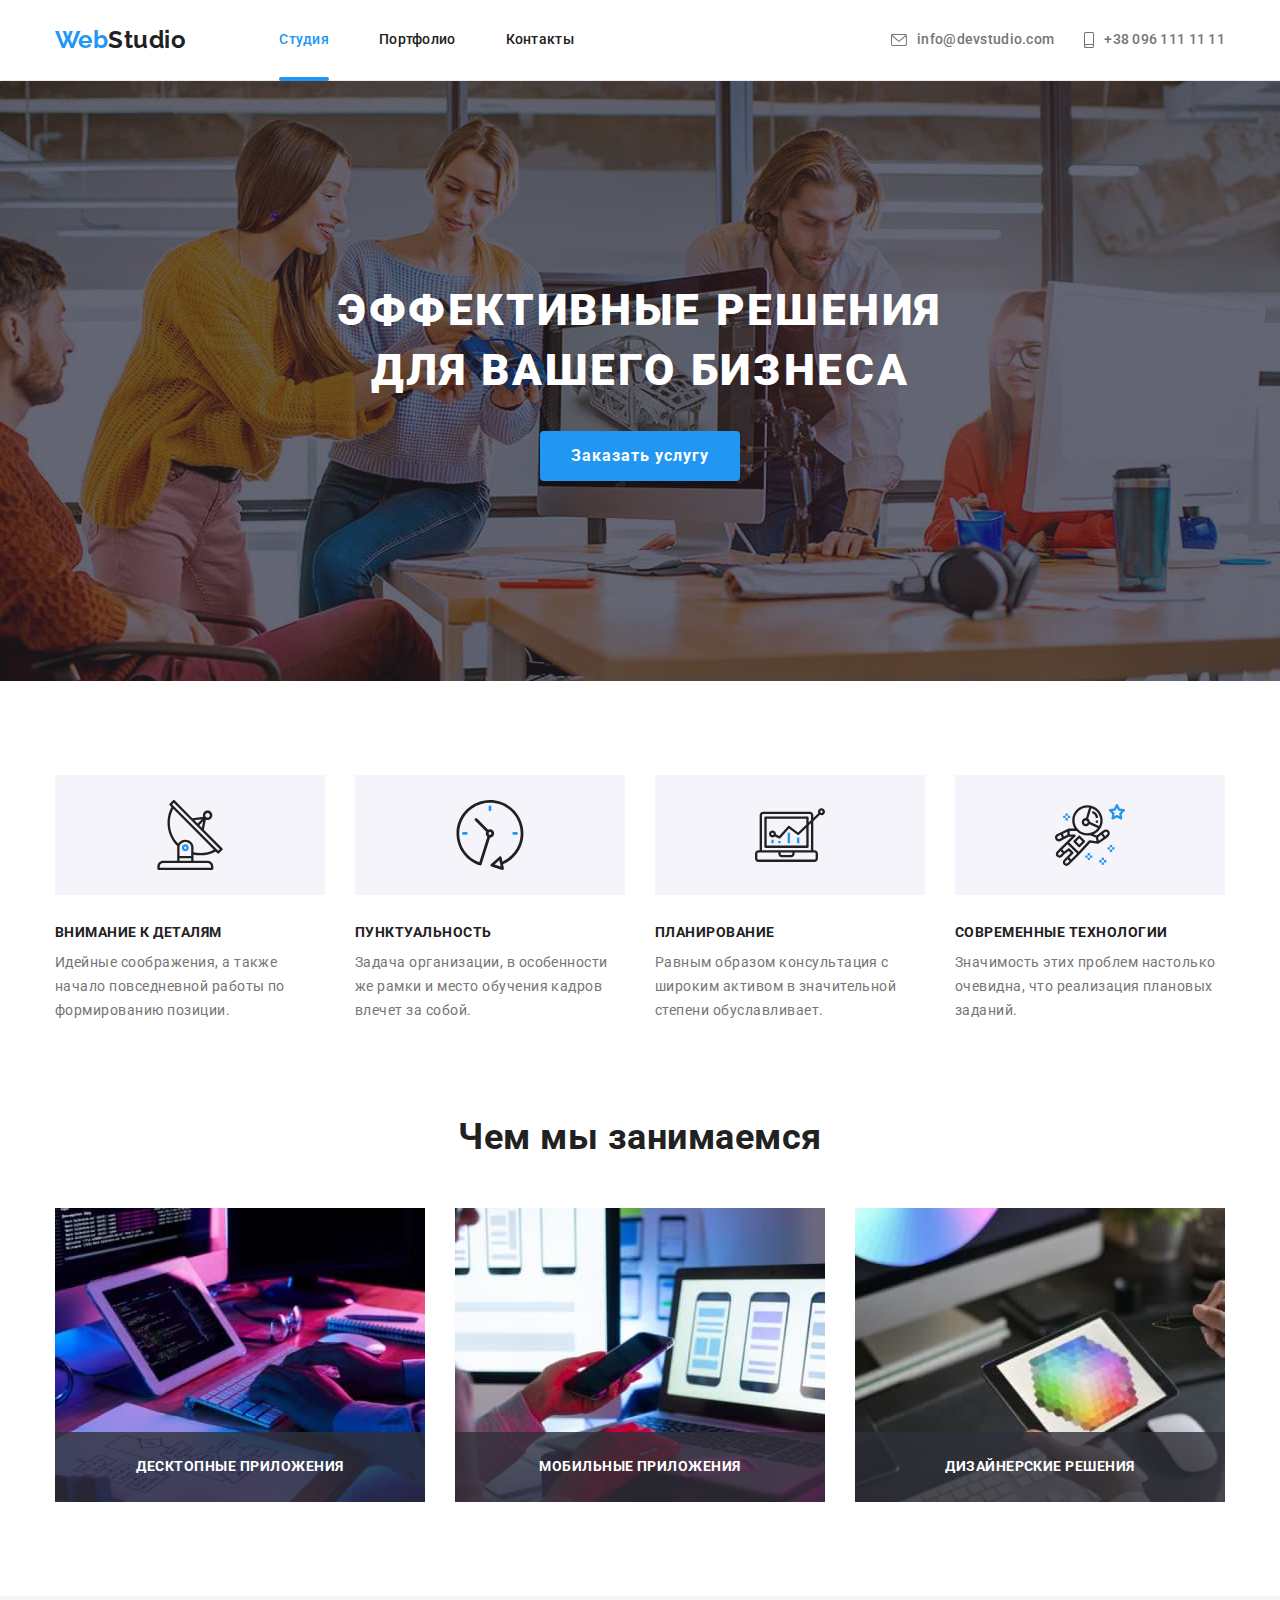
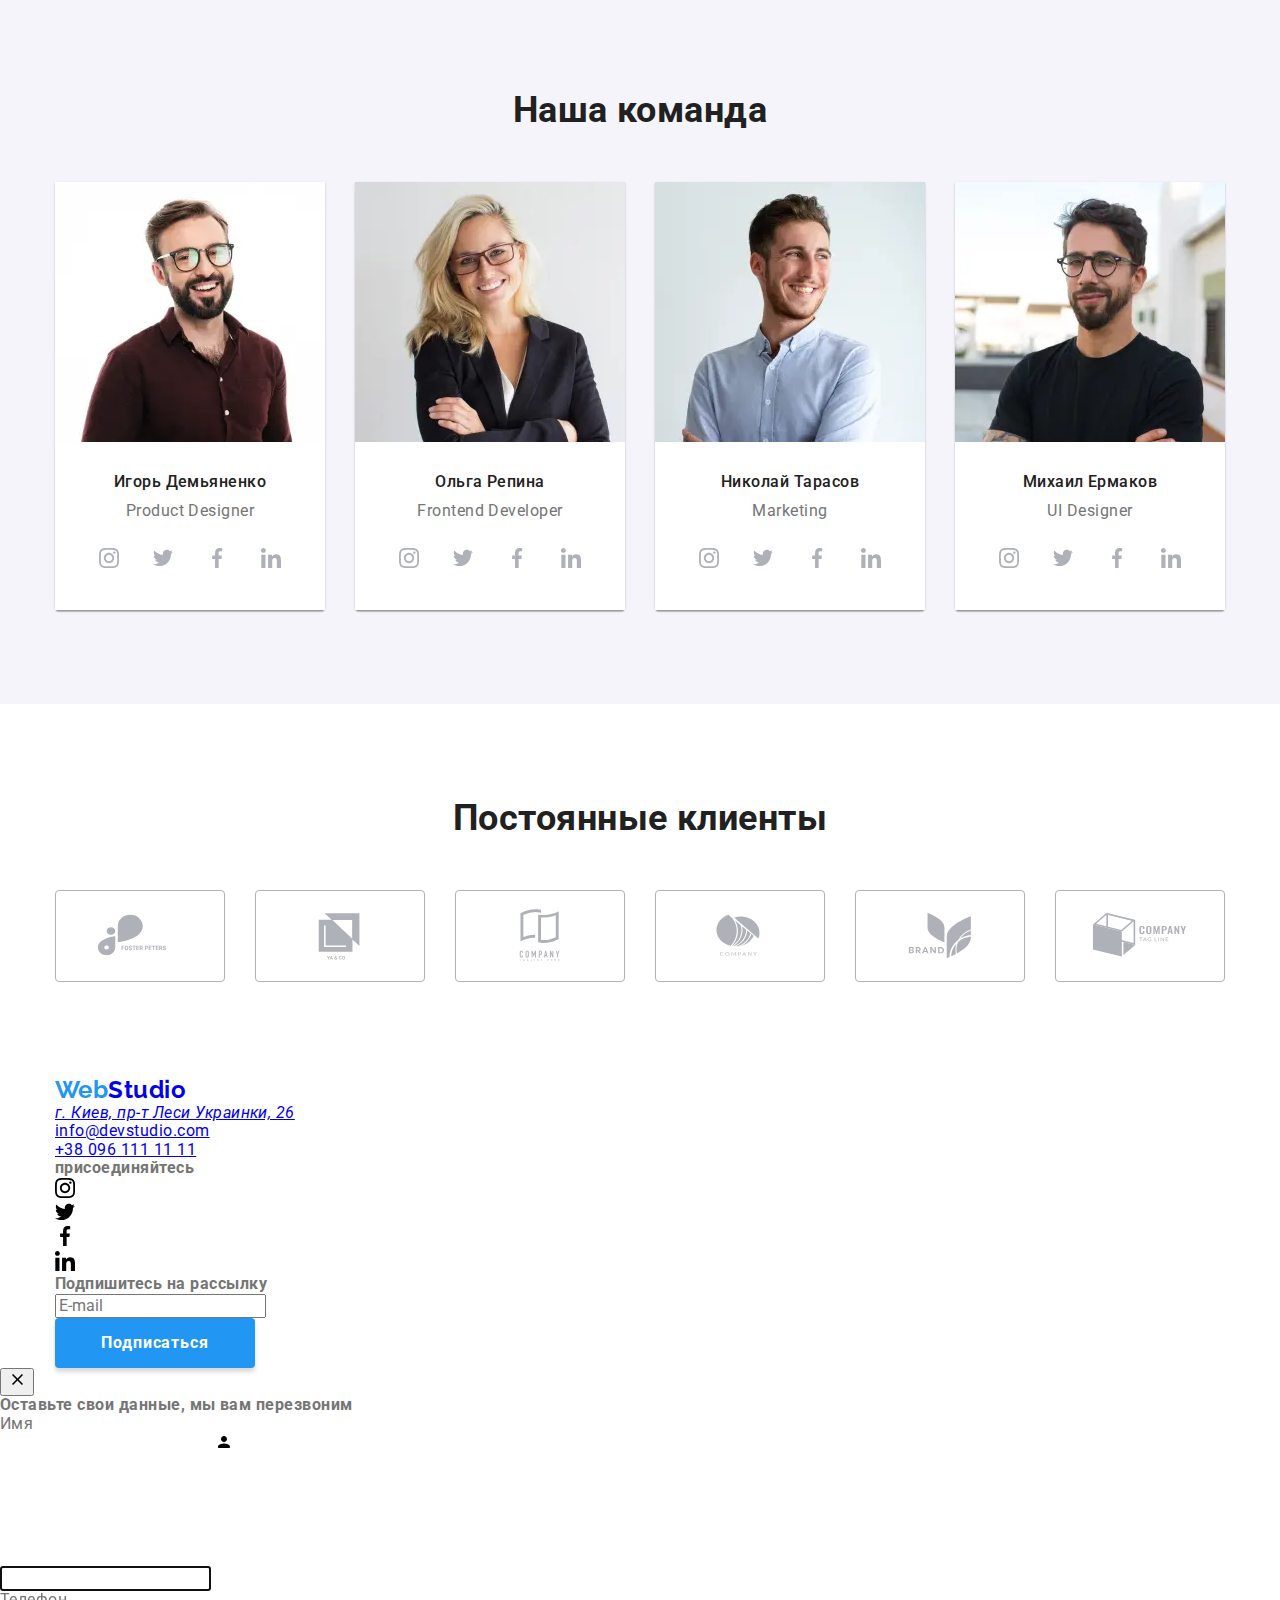
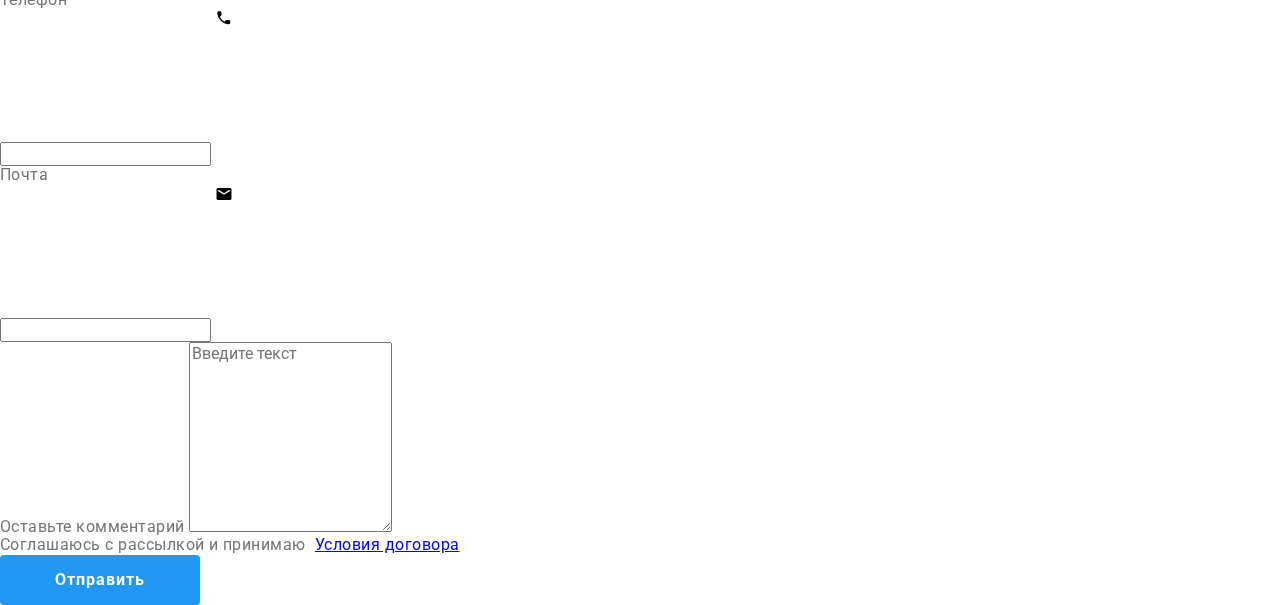
==== commit df95b604: "added header" ====
--- a/index.html
+++ b/index.html
@@ -31,39 +31,31 @@
         <nav class="nav">
           <ul class="nav__list list">
             <li class="nav__item">
-              <a class="nav__link current" href="index.html">Студия</a>
+              <a class="nav__link link current" href="index.html">Студия</a>
             </li>
             <li class="nav__item">
-              <a class="nav__link" href="./portfolio.html">Портфолио</a>
+              <a class="nav__link link" href="./portfolio.html">Портфолио</a>
             </li>
             <li class="nav__item">
-              <a class="nav__link" href="">Контакты</a>
+              <a class="nav__link link" href="">Контакты</a>
             </li>
           </ul>
         </nav>
         <!-- Конец навигации -->
         <!-- Контакты -->
-        <ul class="contact contact__list list">
-          <li class="contact__item contact-item">
+        <ul class="contact list">
+          <li class="contact__item">
             <a class="contact__link link" href="mailto:info@devstudio.com">
               <svg class="contact__icon envelope">
-                <use
-                  href="./images/sprite-icons.svg#icon-envelope"
-                  width="16"
-                  height="12"
-                ></use>
+                <use href="./images/sprite-icons.svg#icon-envelope"></use>
               </svg>
               info@devstudio.com
             </a>
           </li>
-          <li class="contact__item contact-item">
+          <li class="contact__item">
             <a class="contact__link link" href="tel:+380961111111">
               <svg class="contact__icon smartphone">
-                <use
-                  href="./images/sprite-icons.svg#icon-smartphone"
-                  width="10"
-                  height="16"
-                ></use>
+                <use href="./images/sprite-icons.svg#icon-smartphone"></use>
               </svg>
               +38 096 111 11 11</a
             >
--- a/css/main.min.css
+++ b/css/main.min.css
@@ -1 +1 @@
-.visually-hidden{position:absolute;white-space:nowrap;width:1px;height:1px;overflow:hidden;border:0;padding:0;clip:rect(0 0 0 0);-webkit-clip-path:inset(50%);clip-path:inset(50%);margin:-1px}body{font-family:"Roboto",sans-serif;letter-spacing:.03em;color:#757575;background-color:#fff}body,h1,h2,h3,h4,p,ul,li{margin:0}ul{padding:0}button{cursor:pointer}img{display:block;max-width:100%;height:auto}.list{list-style-type:none}.link{text-decoration:none;font-weight:500;font-size:14px;line-height:1.14;letter-spacing:.02em;color:#212121;-webkit-transition-property:color;transition-property:color;-webkit-transition-duration:250ms;transition-duration:250ms;-webkit-transition-timing-function:cubic-bezier(0.4, 0, 0.2, 1);transition-timing-function:cubic-bezier(0.4, 0, 0.2, 1)}.link:hover,.link:focus{color:#2196f3}.button{display:block;min-width:200px;height:50px;background-color:#2196f3;-webkit-box-shadow:0px 4px 4px rgba(0,0,0,.15);box-shadow:0px 4px 4px rgba(0,0,0,.15);border-radius:4px;border-style:none;font-weight:700;font-size:16px;line-height:1.88;text-align:center;letter-spacing:.06em;color:#fff;-webkit-transition:background-color 250ms cubic-bezier(0.4, 0, 0.2, 1);transition:background-color 250ms cubic-bezier(0.4, 0, 0.2, 1)}.button:hover,.button:focus{background-color:#188ce8}.container{width:100%;margin:0 auto;padding-left:15px;padding-right:15px}@media screen and (min-width: 480px){.container{width:480px}}@media screen and (min-width: 768px){.container{width:768px}}@media screen and (min-width: 1200px){.container{width:1200px}}.section{padding-top:60px;padding-bottom:60px}@media screen and (min-width: 1200px){.section{padding-top:94px;padding-bottom:94px}}.section__title{margin-bottom:30px;font-weight:700;font-size:28px;line-height:1.18;text-align:center;color:#212121}@media screen and (min-width: 1200px){.section__title{margin-bottom:50px;font-weight:700;font-size:36px;line-height:1.16;text-align:center}}.burger-menu{display:-webkit-box;display:-ms-flexbox;display:flex;-webkit-box-pack:center;-ms-flex-pack:center;justify-content:center;-webkit-box-align:center;-ms-flex-align:center;align-items:center;width:40px;height:40px;border:none;background-color:transparent}.burger-menu .burger-menu__icon{fill:currentColor;-webkit-transition:fill 250ms cubic-bezier(0.4, 0, 0.2, 1);transition:fill 250ms cubic-bezier(0.4, 0, 0.2, 1)}.burger-menu:hover .burger-menu__icon,.burger-menu:focus .burger-menu__icon{fill:#2196f3}.social-list{display:-webkit-box;display:-ms-flexbox;display:flex;-webkit-box-pack:center;-ms-flex-pack:center;justify-content:center;-webkit-box-align:center;-ms-flex-align:center;align-items:center}.social-list__item{width:44px;height:44px;margin-right:10px}.social-list__item:last-child{margin-right:0}.social-list__link{width:100%;height:100%;display:-webkit-box;display:-ms-flexbox;display:flex;-webkit-box-pack:center;-ms-flex-pack:center;justify-content:center;-webkit-box-align:center;-ms-flex-align:center;align-items:center;border-radius:50%;background-color:#fff;-webkit-transition:background-color 250ms cubic-bezier(0.4, 0, 0.2, 1);transition:background-color 250ms cubic-bezier(0.4, 0, 0.2, 1)}.social-list__link:hover,.social-list__link:focus{background-color:#2196f3}.social-list__icon{width:20px;height:20px;fill:#afb1b8;-webkit-transition:fill 250ms cubic-bezier(0.4, 0, 0.2, 1);transition:fill 250ms cubic-bezier(0.4, 0, 0.2, 1)}.social-list__link:hover .social-list__icon,.social-list__link:focus .social-list__icon{fill:#fff}.logo{display:inline-block;font-family:Raleway,sans-serif;font-weight:700;font-size:24px;line-height:1.17;text-decoration:none}.logo-web{color:#2196f3}.header__logo{color:#212121;padding-top:16px;padding-bottom:16px}.contact{display:none}.mob-menu{position:fixed;top:0;left:0;background-color:#fff;width:100vw;height:100vh;z-index:20}.mob-menu.is-hidden{visibility:hidden;opacity:0;pointer-events:none}.mob-menu__container{position:relative;display:-webkit-box;display:-ms-flexbox;display:flex;-webkit-box-orient:vertical;-webkit-box-direction:normal;-ms-flex-direction:column;flex-direction:column;-webkit-box-pack:justify;-ms-flex-pack:justify;justify-content:space-between;height:100%;padding-top:48px;padding-bottom:48px;padding-left:40px;padding-right:40px}.mob-menu__button--close{position:absolute;right:15px;top:10px;display:-webkit-box;display:-ms-flexbox;display:flex;-webkit-box-pack:center;-ms-flex-pack:center;justify-content:center;-webkit-box-align:center;-ms-flex-align:center;align-items:center;width:40px;height:40px;border:none;background-color:transparent}.mob-menu__button--close .mob-menu__icon{fill:currentColor;-webkit-transition:fill 250ms cubic-bezier(0.4, 0, 0.2, 1);transition:fill 250ms cubic-bezier(0.4, 0, 0.2, 1)}.mob-menu__button--close:hover .mob-menu__icon,.mob-menu__button--close:focus .mob-menu__icon{fill:#2196f3}.mob-menu__item:not(:last-child){margin-bottom:32px}.mob-menu__link{display:block;font-size:40px;line-height:1.18;color:#212121}.mob-menu__contacts-box{margin-top:auto}.mob-contacts{margin-bottom:64px}.mob-contacts__item:not(:last-child){margin-bottom:32px}.mob-contacts__link{font-size:24px;line-height:1.17;color:#757575}.mob-contacts__link--highlighted{font-size:34px;line-height:1,18;color:#2196f3}@media screen and (min-width: 320px)and (max-width: 380px){.mob-contacts__link--highlighted{font-size:26px}}.mob-social{display:-webkit-box;display:-ms-flexbox;display:flex}.mob-social__item:not(:last-child){padding-right:10px;border-right:1px solid rgba(33,33,33,.2);margin-right:10px}.mob-social__link{font-size:4vw;line-height:1.22;color:#2196f3}.hero{width:100%;padding-top:118px;padding-bottom:118px;margin-right:auto;margin-left:auto;background-color:#2f303a;background-image:-webkit-gradient(linear, left top, right top, from(rgba(47, 48, 58, 0.4)), color-stop(40%, rgba(47, 48, 58, 0.4))),url(" ../images/hero-bg/hero-mobile.jpg");background-image:linear-gradient(to right, rgba(47, 48, 58, 0.4), rgba(47, 48, 58, 0.4) 40%),url(" ../images/hero-bg/hero-mobile.jpg");background-repeat:no-repeat;background-position:center;background-size:cover;max-width:480px;height:400px}@media screen and (min-device-pixel-ratio: 2),(-webkit-min-device-pixel-ratio: 2),(min-resolution: 192dpi),(min-resolution: 2dppx){.hero{background-image:-webkit-gradient(linear, left top, right top, from(rgba(47, 48, 58, 0.4)), color-stop(40%, rgba(47, 48, 58, 0.4))),url("../images/hero-bg/hero-mobile@2x.jpg");background-image:linear-gradient(to right, rgba(47, 48, 58, 0.4), rgba(47, 48, 58, 0.4) 40%),url("../images/hero-bg/hero-mobile@2x.jpg")}}@media screen and (min-width: 481px){.hero{background-image:-webkit-gradient(linear, left top, right top, from(rgba(47, 48, 58, 0.4)), color-stop(40%, rgba(47, 48, 58, 0.4))),url("../images/hero-bg/hero-tablet.jpg");background-image:linear-gradient(to right, rgba(47, 48, 58, 0.4), rgba(47, 48, 58, 0.4) 40%),url("../images/hero-bg/hero-tablet.jpg");max-width:768px}}@media screen and (min-width: 481px)and (min-device-pixel-ratio: 2),screen and (min-width: 481px)and (-webkit-min-device-pixel-ratio: 2),screen and (min-width: 481px)and (min-resolution: 192dpi),screen and (min-width: 481px)and (min-resolution: 2dppx){.hero{background-image:-webkit-gradient(linear, left top, right top, from(rgba(47, 48, 58, 0.4)), color-stop(40%, rgba(47, 48, 58, 0.4))),url("../images/hero-bg/hero-tablet@2x.jpg");background-image:linear-gradient(to right, rgba(47, 48, 58, 0.4), rgba(47, 48, 58, 0.4) 40%),url("../images/hero-bg/hero-tablet@2x.jpg")}}@media screen and (min-width: 769px){.hero{padding-top:200px;padding-bottom:200px;background-image:-webkit-gradient(linear, left top, right top, from(rgba(47, 48, 58, 0.4)), color-stop(40%, rgba(47, 48, 58, 0.4))),url("../images/hero-bg/hero-desctop.jpg");background-image:linear-gradient(to right, rgba(47, 48, 58, 0.4), rgba(47, 48, 58, 0.4) 40%),url("../images/hero-bg/hero-desctop.jpg");max-width:1600px;height:600px}}@media screen and (min-width: 769px)and (min-device-pixel-ratio: 2),screen and (min-width: 769px)and (-webkit-min-device-pixel-ratio: 2),screen and (min-width: 769px)and (min-resolution: 192dpi),screen and (min-width: 769px)and (min-resolution: 2dppx){.hero{background-image:-webkit-gradient(linear, left top, right top, from(rgba(47, 48, 58, 0.4)), color-stop(40%, rgba(47, 48, 58, 0.4))),url("../images/hero-bg/hero-desctop@2x.jpg");background-image:linear-gradient(to right, rgba(47, 48, 58, 0.4), rgba(47, 48, 58, 0.4) 40%),url("../images/hero-bg/hero-desctop@2x.jpg")}}.hero__title{margin-left:auto;margin-right:auto;margin-bottom:30px;font-weight:900;font-size:26px;line-height:1.62;text-align:center;letter-spacing:.06em;text-transform:uppercase;color:#fff}@media screen and (min-width: 480px){.hero__title{max-width:360px}}@media screen and (min-width: 1200px){.hero__title{max-width:696px;font-size:44px;line-height:1.36}}.hero__button{margin-left:auto;margin-right:auto}.features__list{margin-bottom:-30px}@media screen and (min-width: 768px){.features__list{display:-webkit-box;display:-ms-flexbox;display:flex;-ms-flex-wrap:wrap;flex-wrap:wrap;margin-left:-30px}}.features__item{width:100%}.features__item:not(:last-child){margin-bottom:30px}@media screen and (min-width: 768px){.features__item{-ms-flex-preferred-size:calc(100% / 2 - 30px);flex-basis:calc(100% / 2 - 30px);margin-left:30px}}@media screen and (min-width: 1200px){.features__item{-ms-flex-preferred-size:calc(100% / 4 - 30px);flex-basis:calc(100% / 4 - 30px);margin-left:30px}}.features__image{position:relative;width:100%;height:120px;background-color:#f5f4fa}.features__icon{position:absolute;top:50%;left:50%;-webkit-transform:translate(-50%, -50%);transform:translate(-50%, -50%);width:70px;height:70px}.features__title{margin-bottom:10px;padding-top:30px;font-weight:700;font-size:14px;line-height:1.14;text-transform:uppercase;text-align:center;color:#212121}@media screen and (min-width: 768px){.features__title{text-align:left}}.features__descr{font-size:14px;line-height:1.71}.works{display:none}@media screen and (min-width: 1200px){.works{display:block;padding-top:0px;padding-bottom:94px}}.works__list{display:-webkit-box;display:-ms-flexbox;display:flex;-ms-flex-wrap:wrap;flex-wrap:wrap;margin-left:-30px}.works__item{position:relative;-ms-flex-preferred-size:calc(100% / 3 - 30px);flex-basis:calc(100% / 3 - 30px);margin-left:30px}.works__decs{position:absolute;width:370px;height:70px;left:0;bottom:0;display:-webkit-box;display:-ms-flexbox;display:flex;-webkit-box-pack:center;-ms-flex-pack:center;justify-content:center;-webkit-box-align:center;-ms-flex-align:center;align-items:center;background-color:rgba(47,48,58,.8);font-weight:700;font-size:14px;line-height:1.14;text-transform:uppercase;text-align:center;color:#fff}.teem{background-color:#f5f4fa}@media screen and (min-width: 768px){.team__list{display:-webkit-box;display:-ms-flexbox;display:flex;-ms-flex-wrap:wrap;flex-wrap:wrap;margin-left:-30px;margin-bottom:-30px}}.team__item{margin-bottom:30px;-webkit-box-shadow:0px 1px 3px rgba(0,0,0,.12),0px 1px 1px rgba(0,0,0,.14),0px 2px 1px rgba(0,0,0,.2);box-shadow:0px 1px 3px rgba(0,0,0,.12),0px 1px 1px rgba(0,0,0,.14),0px 2px 1px rgba(0,0,0,.2);border-radius:0px 0px 4px 4px}@media screen and (min-width: 768px){.team__item{-ms-flex-preferred-size:calc(100% / 2 - 30px);flex-basis:calc(100% / 2 - 30px);margin-left:30px}}@media screen and (min-width: 1200px){.team__item{-ms-flex-preferred-size:calc(100% / 4 - 30px);flex-basis:calc(100% / 4 - 30px);margin-left:30px}}.team__box{padding-top:30px;padding-bottom:24px;background-color:#fff}@media screen and (min-width: 1200px){.team__box{padding-bottom:30px}}.team__title{margin-bottom:10px;font-weight:500;font-size:16px;line-height:1.19;text-align:center;color:#212121}.team__desc{margin-bottom:16px;font-size:16px;line-height:1.19;text-align:center;color:#757575}.clients__list{display:-webkit-box;display:-ms-flexbox;display:flex;-ms-flex-wrap:wrap;flex-wrap:wrap;margin-left:-30px;margin-bottom:-30px}.clients__item{-ms-flex-preferred-size:calc(100% / 2 - 30px);flex-basis:calc(100% / 2 - 30px);margin-left:30px;margin-bottom:30px;height:92px}@media screen and (min-width: 768px){.clients__item{-ms-flex-preferred-size:calc(100% / 3 - 30px);flex-basis:calc(100% / 3 - 30px)}}@media screen and (min-width: 1200px){.clients__item{-ms-flex-preferred-size:calc(100% / 6 - 30px);flex-basis:calc(100% / 6 - 30px)}}.clients__link{display:-webkit-box;display:-ms-flexbox;display:flex;-webkit-box-pack:center;-ms-flex-pack:center;justify-content:center;-webkit-box-align:center;-ms-flex-align:center;align-items:center;width:100%;height:100%;border:1px solid #afb1b8;border-radius:4px;-webkit-transition:border 250ms cubic-bezier(0.4, 0, 0.2, 1);transition:border 250ms cubic-bezier(0.4, 0, 0.2, 1)}.clients__link:hover,.clients__link:focus{border:1px solid #2196f3}.clients__link:hover .clients__icon,.clients__link:focus .clients__icon{fill:#2196f3}.clients__icon{width:106px;height:60px;fill:#afb1b8;-webkit-transition:fill 250ms cubic-bezier(0.4, 0, 0.2, 1);transition:fill 250ms cubic-bezier(0.4, 0, 0.2, 1)}.header{border-bottom:1px solid #ececec}.header-container{display:-webkit-box;display:-ms-flexbox;display:flex;-webkit-box-align:center;-ms-flex-align:center;align-items:center;-webkit-box-pack:justify;-ms-flex-pack:justify;justify-content:space-between}.nav{display:none}/*# sourceMappingURL=main.min.css.map */+.visually-hidden{position:absolute;white-space:nowrap;width:1px;height:1px;overflow:hidden;border:0;padding:0;clip:rect(0 0 0 0);-webkit-clip-path:inset(50%);clip-path:inset(50%);margin:-1px}body{font-family:"Roboto",sans-serif;letter-spacing:.03em;color:#757575;background-color:#fff}body,h1,h2,h3,h4,p,ul,li{margin:0}ul{padding:0}button{cursor:pointer}img{display:block;max-width:100%;height:auto}.list{list-style-type:none}.link{text-decoration:none;font-weight:500;font-size:14px;line-height:1.14;letter-spacing:.02em;color:#212121;-webkit-transition-property:color;transition-property:color;-webkit-transition-duration:250ms;transition-duration:250ms;-webkit-transition-timing-function:cubic-bezier(0.4, 0, 0.2, 1);transition-timing-function:cubic-bezier(0.4, 0, 0.2, 1)}.link:hover,.link:focus{color:#2196f3}.button{display:block;min-width:200px;height:50px;background-color:#2196f3;-webkit-box-shadow:0px 4px 4px rgba(0,0,0,.15);box-shadow:0px 4px 4px rgba(0,0,0,.15);border-radius:4px;border-style:none;font-weight:700;font-size:16px;line-height:1.88;text-align:center;letter-spacing:.06em;color:#fff;-webkit-transition:background-color 250ms cubic-bezier(0.4, 0, 0.2, 1);transition:background-color 250ms cubic-bezier(0.4, 0, 0.2, 1)}.button:hover,.button:focus{background-color:#188ce8}.container{width:100%;margin:0 auto;padding-left:15px;padding-right:15px}@media screen and (min-width: 480px){.container{width:480px}}@media screen and (min-width: 768px){.container{width:768px}}@media screen and (min-width: 1200px){.container{width:1200px}}.section{padding-top:60px;padding-bottom:60px}@media screen and (min-width: 1200px){.section{padding-top:94px;padding-bottom:94px}}.section__title{margin-bottom:30px;font-weight:700;font-size:28px;line-height:1.18;text-align:center;color:#212121}@media screen and (min-width: 1200px){.section__title{margin-bottom:50px;font-weight:700;font-size:36px;line-height:1.16;text-align:center}}.burger-menu{display:-webkit-box;display:-ms-flexbox;display:flex;-webkit-box-pack:center;-ms-flex-pack:center;justify-content:center;-webkit-box-align:center;-ms-flex-align:center;align-items:center;width:40px;height:40px;border:none;background-color:transparent}.burger-menu .burger-menu__icon{fill:currentColor;-webkit-transition:fill 250ms cubic-bezier(0.4, 0, 0.2, 1);transition:fill 250ms cubic-bezier(0.4, 0, 0.2, 1)}.burger-menu:hover .burger-menu__icon,.burger-menu:focus .burger-menu__icon{fill:#2196f3}@media screen and (min-width: 768px){.burger-menu{display:none}}.social-list{display:-webkit-box;display:-ms-flexbox;display:flex;-webkit-box-pack:center;-ms-flex-pack:center;justify-content:center;-webkit-box-align:center;-ms-flex-align:center;align-items:center}.social-list__item{width:44px;height:44px;margin-right:10px}.social-list__item:last-child{margin-right:0}.social-list__link{width:100%;height:100%;display:-webkit-box;display:-ms-flexbox;display:flex;-webkit-box-pack:center;-ms-flex-pack:center;justify-content:center;-webkit-box-align:center;-ms-flex-align:center;align-items:center;border-radius:50%;background-color:#fff;-webkit-transition:background-color 250ms cubic-bezier(0.4, 0, 0.2, 1);transition:background-color 250ms cubic-bezier(0.4, 0, 0.2, 1)}.social-list__link:hover,.social-list__link:focus{background-color:#2196f3}.social-list__icon{width:20px;height:20px;fill:#afb1b8;-webkit-transition:fill 250ms cubic-bezier(0.4, 0, 0.2, 1);transition:fill 250ms cubic-bezier(0.4, 0, 0.2, 1)}.social-list__link:hover .social-list__icon,.social-list__link:focus .social-list__icon{fill:#fff}.logo{display:inline-block;font-family:Raleway,sans-serif;font-weight:700;font-size:24px;line-height:1.17;text-decoration:none}.logo-web{color:#2196f3}.header__logo{color:#212121;padding-top:16px;padding-bottom:16px}@media screen and (min-width: 1200px){.header__logo{margin-right:93px}}.nav{display:none}@media screen and (min-width: 768px){.nav{display:-webkit-box;display:-ms-flexbox;display:flex;-webkit-box-pack:center;-ms-flex-pack:center;justify-content:center;-webkit-box-align:center;-ms-flex-align:center;align-items:center}}.nav__list{display:-webkit-box;display:-ms-flexbox;display:flex}.nav__item:not(:last-child){margin-right:50px}.nav__link{display:block;padding-top:32px;padding-bottom:32px}.nav__link.current{position:relative;color:#2196f3}.nav__link.current::after{content:"";position:absolute;left:0;bottom:-1px;display:block;width:100%;height:4px;background-color:#2196f3;border-radius:2px}.contact{display:none}@media screen and (min-width: 768px){.contact{display:-webkit-box;display:-ms-flexbox;display:flex;-webkit-box-orient:vertical;-webkit-box-direction:normal;-ms-flex-direction:column;flex-direction:column;-webkit-box-align:start;-ms-flex-align:start;align-items:start}}@media screen and (min-width: 1200px){.contact{display:-webkit-box;display:-ms-flexbox;display:flex;-webkit-box-orient:horizontal;-webkit-box-direction:normal;-ms-flex-direction:row;flex-direction:row;margin-left:auto}}@media screen and (min-width: 1200px){.contact__item:not(:last-child){margin-right:30px}}.contact__link{display:-webkit-box;display:-ms-flexbox;display:flex;-webkit-box-pack:center;-ms-flex-pack:center;justify-content:center;-webkit-box-align:center;-ms-flex-align:center;align-items:center;color:#757575;padding-top:5px;padding-bottom:5px}.contact__link:hover .contact__icon,.contact__link:focus .contact__icon{fill:#2196f3}.contact__icon{-webkit-transition:fill 250ms cubic-bezier(0.4, 0, 0.2, 1);transition:fill 250ms cubic-bezier(0.4, 0, 0.2, 1)}.contact__icon.envelope{width:14px;height:10px;margin-right:8px;fill:currentColor}@media screen and (min-width: 1200px){.contact__icon.envelope{width:16px;height:12px;margin-right:10px}}.contact__icon.smartphone{width:10px;height:14px;margin-right:8px;fill:currentColor}@media screen and (min-width: 1200px){.contact__icon.smartphone{width:10px;height:16px;margin-right:10px}}.mob-menu{position:fixed;top:0;left:0;background-color:#fff;width:100vw;height:100vh;z-index:20}.mob-menu.is-hidden{visibility:hidden;opacity:0;pointer-events:none}.mob-menu__container{position:relative;display:-webkit-box;display:-ms-flexbox;display:flex;-webkit-box-orient:vertical;-webkit-box-direction:normal;-ms-flex-direction:column;flex-direction:column;-webkit-box-pack:justify;-ms-flex-pack:justify;justify-content:space-between;height:100%;padding-top:48px;padding-bottom:48px;padding-left:40px;padding-right:40px}.mob-menu__button--close{position:absolute;right:15px;top:10px;display:-webkit-box;display:-ms-flexbox;display:flex;-webkit-box-pack:center;-ms-flex-pack:center;justify-content:center;-webkit-box-align:center;-ms-flex-align:center;align-items:center;width:40px;height:40px;border:none;background-color:transparent}.mob-menu__button--close .mob-menu__icon{fill:currentColor;-webkit-transition:fill 250ms cubic-bezier(0.4, 0, 0.2, 1);transition:fill 250ms cubic-bezier(0.4, 0, 0.2, 1)}.mob-menu__button--close:hover .mob-menu__icon,.mob-menu__button--close:focus .mob-menu__icon{fill:#2196f3}.mob-menu__item:not(:last-child){margin-bottom:32px}.mob-menu__link{display:block;font-size:40px;line-height:1.18;color:#212121}.mob-menu__contacts-box{margin-top:auto}.mob-contacts{margin-bottom:64px}.mob-contacts__item:not(:last-child){margin-bottom:32px}.mob-contacts__link{font-size:24px;line-height:1.17;color:#757575}.mob-contacts__link--highlighted{font-size:34px;line-height:1,18;color:#2196f3}@media screen and (min-width: 320px)and (max-width: 380px){.mob-contacts__link--highlighted{font-size:26px}}.mob-social{display:-webkit-box;display:-ms-flexbox;display:flex}.mob-social__item:not(:last-child){padding-right:10px;border-right:1px solid rgba(33,33,33,.2);margin-right:10px}.mob-social__link{font-size:4vw;line-height:1.22;color:#2196f3}.hero{width:100%;padding-top:118px;padding-bottom:118px;margin-right:auto;margin-left:auto;background-color:#2f303a;background-image:-webkit-gradient(linear, left top, right top, from(rgba(47, 48, 58, 0.4)), color-stop(40%, rgba(47, 48, 58, 0.4))),url(" ../images/hero-bg/hero-mobile.jpg");background-image:linear-gradient(to right, rgba(47, 48, 58, 0.4), rgba(47, 48, 58, 0.4) 40%),url(" ../images/hero-bg/hero-mobile.jpg");background-repeat:no-repeat;background-position:center;background-size:cover;max-width:480px;height:400px}@media screen and (min-device-pixel-ratio: 2),(-webkit-min-device-pixel-ratio: 2),(min-resolution: 192dpi),(min-resolution: 2dppx){.hero{background-image:-webkit-gradient(linear, left top, right top, from(rgba(47, 48, 58, 0.4)), color-stop(40%, rgba(47, 48, 58, 0.4))),url("../images/hero-bg/hero-mobile@2x.jpg");background-image:linear-gradient(to right, rgba(47, 48, 58, 0.4), rgba(47, 48, 58, 0.4) 40%),url("../images/hero-bg/hero-mobile@2x.jpg")}}@media screen and (min-width: 481px){.hero{background-image:-webkit-gradient(linear, left top, right top, from(rgba(47, 48, 58, 0.4)), color-stop(40%, rgba(47, 48, 58, 0.4))),url("../images/hero-bg/hero-tablet.jpg");background-image:linear-gradient(to right, rgba(47, 48, 58, 0.4), rgba(47, 48, 58, 0.4) 40%),url("../images/hero-bg/hero-tablet.jpg");max-width:768px}}@media screen and (min-width: 481px)and (min-device-pixel-ratio: 2),screen and (min-width: 481px)and (-webkit-min-device-pixel-ratio: 2),screen and (min-width: 481px)and (min-resolution: 192dpi),screen and (min-width: 481px)and (min-resolution: 2dppx){.hero{background-image:-webkit-gradient(linear, left top, right top, from(rgba(47, 48, 58, 0.4)), color-stop(40%, rgba(47, 48, 58, 0.4))),url("../images/hero-bg/hero-tablet@2x.jpg");background-image:linear-gradient(to right, rgba(47, 48, 58, 0.4), rgba(47, 48, 58, 0.4) 40%),url("../images/hero-bg/hero-tablet@2x.jpg")}}@media screen and (min-width: 769px){.hero{padding-top:200px;padding-bottom:200px;background-image:-webkit-gradient(linear, left top, right top, from(rgba(47, 48, 58, 0.4)), color-stop(40%, rgba(47, 48, 58, 0.4))),url("../images/hero-bg/hero-desctop.jpg");background-image:linear-gradient(to right, rgba(47, 48, 58, 0.4), rgba(47, 48, 58, 0.4) 40%),url("../images/hero-bg/hero-desctop.jpg");max-width:1600px;height:600px}}@media screen and (min-width: 769px)and (min-device-pixel-ratio: 2),screen and (min-width: 769px)and (-webkit-min-device-pixel-ratio: 2),screen and (min-width: 769px)and (min-resolution: 192dpi),screen and (min-width: 769px)and (min-resolution: 2dppx){.hero{background-image:-webkit-gradient(linear, left top, right top, from(rgba(47, 48, 58, 0.4)), color-stop(40%, rgba(47, 48, 58, 0.4))),url("../images/hero-bg/hero-desctop@2x.jpg");background-image:linear-gradient(to right, rgba(47, 48, 58, 0.4), rgba(47, 48, 58, 0.4) 40%),url("../images/hero-bg/hero-desctop@2x.jpg")}}.hero__title{margin-left:auto;margin-right:auto;margin-bottom:30px;font-weight:900;font-size:26px;line-height:1.62;text-align:center;letter-spacing:.06em;text-transform:uppercase;color:#fff}@media screen and (min-width: 480px){.hero__title{max-width:360px}}@media screen and (min-width: 1200px){.hero__title{max-width:696px;font-size:44px;line-height:1.36}}.hero__button{margin-left:auto;margin-right:auto}.features__list{margin-bottom:-30px}@media screen and (min-width: 768px){.features__list{display:-webkit-box;display:-ms-flexbox;display:flex;-ms-flex-wrap:wrap;flex-wrap:wrap;margin-left:-30px}}.features__item{width:100%}.features__item:not(:last-child){margin-bottom:30px}@media screen and (min-width: 768px){.features__item{-ms-flex-preferred-size:calc(100% / 2 - 30px);flex-basis:calc(100% / 2 - 30px);margin-left:30px}}@media screen and (min-width: 1200px){.features__item{-ms-flex-preferred-size:calc(100% / 4 - 30px);flex-basis:calc(100% / 4 - 30px);margin-left:30px}}.features__image{position:relative;width:100%;height:120px;background-color:#f5f4fa}.features__icon{position:absolute;top:50%;left:50%;-webkit-transform:translate(-50%, -50%);transform:translate(-50%, -50%);width:70px;height:70px}.features__title{margin-bottom:10px;padding-top:30px;font-weight:700;font-size:14px;line-height:1.14;text-transform:uppercase;text-align:center;color:#212121}@media screen and (min-width: 768px){.features__title{text-align:left}}.features__descr{font-size:14px;line-height:1.71}.works{display:none}@media screen and (min-width: 1200px){.works{display:block;padding-top:0px;padding-bottom:94px}}.works__list{display:-webkit-box;display:-ms-flexbox;display:flex;-ms-flex-wrap:wrap;flex-wrap:wrap;margin-left:-30px}.works__item{position:relative;-ms-flex-preferred-size:calc(100% / 3 - 30px);flex-basis:calc(100% / 3 - 30px);margin-left:30px}.works__decs{position:absolute;width:370px;height:70px;left:0;bottom:0;display:-webkit-box;display:-ms-flexbox;display:flex;-webkit-box-pack:center;-ms-flex-pack:center;justify-content:center;-webkit-box-align:center;-ms-flex-align:center;align-items:center;background-color:rgba(47,48,58,.8);font-weight:700;font-size:14px;line-height:1.14;text-transform:uppercase;text-align:center;color:#fff}.teem{background-color:#f5f4fa}@media screen and (min-width: 768px){.team__list{display:-webkit-box;display:-ms-flexbox;display:flex;-ms-flex-wrap:wrap;flex-wrap:wrap;margin-left:-30px;margin-bottom:-30px}}.team__item{margin-bottom:30px;-webkit-box-shadow:0px 1px 3px rgba(0,0,0,.12),0px 1px 1px rgba(0,0,0,.14),0px 2px 1px rgba(0,0,0,.2);box-shadow:0px 1px 3px rgba(0,0,0,.12),0px 1px 1px rgba(0,0,0,.14),0px 2px 1px rgba(0,0,0,.2);border-radius:0px 0px 4px 4px}@media screen and (min-width: 768px){.team__item{-ms-flex-preferred-size:calc(100% / 2 - 30px);flex-basis:calc(100% / 2 - 30px);margin-left:30px}}@media screen and (min-width: 1200px){.team__item{-ms-flex-preferred-size:calc(100% / 4 - 30px);flex-basis:calc(100% / 4 - 30px);margin-left:30px}}.team__box{padding-top:30px;padding-bottom:24px;background-color:#fff}@media screen and (min-width: 1200px){.team__box{padding-bottom:30px}}.team__title{margin-bottom:10px;font-weight:500;font-size:16px;line-height:1.19;text-align:center;color:#212121}.team__desc{margin-bottom:16px;font-size:16px;line-height:1.19;text-align:center;color:#757575}.clients__list{display:-webkit-box;display:-ms-flexbox;display:flex;-ms-flex-wrap:wrap;flex-wrap:wrap;margin-left:-30px;margin-bottom:-30px}.clients__item{-ms-flex-preferred-size:calc(100% / 2 - 30px);flex-basis:calc(100% / 2 - 30px);margin-left:30px;margin-bottom:30px;height:92px}@media screen and (min-width: 768px){.clients__item{-ms-flex-preferred-size:calc(100% / 3 - 30px);flex-basis:calc(100% / 3 - 30px)}}@media screen and (min-width: 1200px){.clients__item{-ms-flex-preferred-size:calc(100% / 6 - 30px);flex-basis:calc(100% / 6 - 30px)}}.clients__link{display:-webkit-box;display:-ms-flexbox;display:flex;-webkit-box-pack:center;-ms-flex-pack:center;justify-content:center;-webkit-box-align:center;-ms-flex-align:center;align-items:center;width:100%;height:100%;border:1px solid #afb1b8;border-radius:4px;-webkit-transition:border 250ms cubic-bezier(0.4, 0, 0.2, 1);transition:border 250ms cubic-bezier(0.4, 0, 0.2, 1)}.clients__link:hover,.clients__link:focus{border:1px solid #2196f3}.clients__link:hover .clients__icon,.clients__link:focus .clients__icon{fill:#2196f3}.clients__icon{width:106px;height:60px;fill:#afb1b8;-webkit-transition:fill 250ms cubic-bezier(0.4, 0, 0.2, 1);transition:fill 250ms cubic-bezier(0.4, 0, 0.2, 1)}.header{border-bottom:1px solid #ececec}.header-container{display:-webkit-box;display:-ms-flexbox;display:flex;-webkit-box-align:center;-ms-flex-align:center;align-items:center;-webkit-box-pack:justify;-ms-flex-pack:justify;justify-content:space-between}@media screen and (min-width: 1200px){.header-container{display:-webkit-box;display:-ms-flexbox;display:flex;-webkit-box-pack:center;-ms-flex-pack:center;justify-content:center;-webkit-box-align:center;-ms-flex-align:center;align-items:center}}/*# sourceMappingURL=main.min.css.map */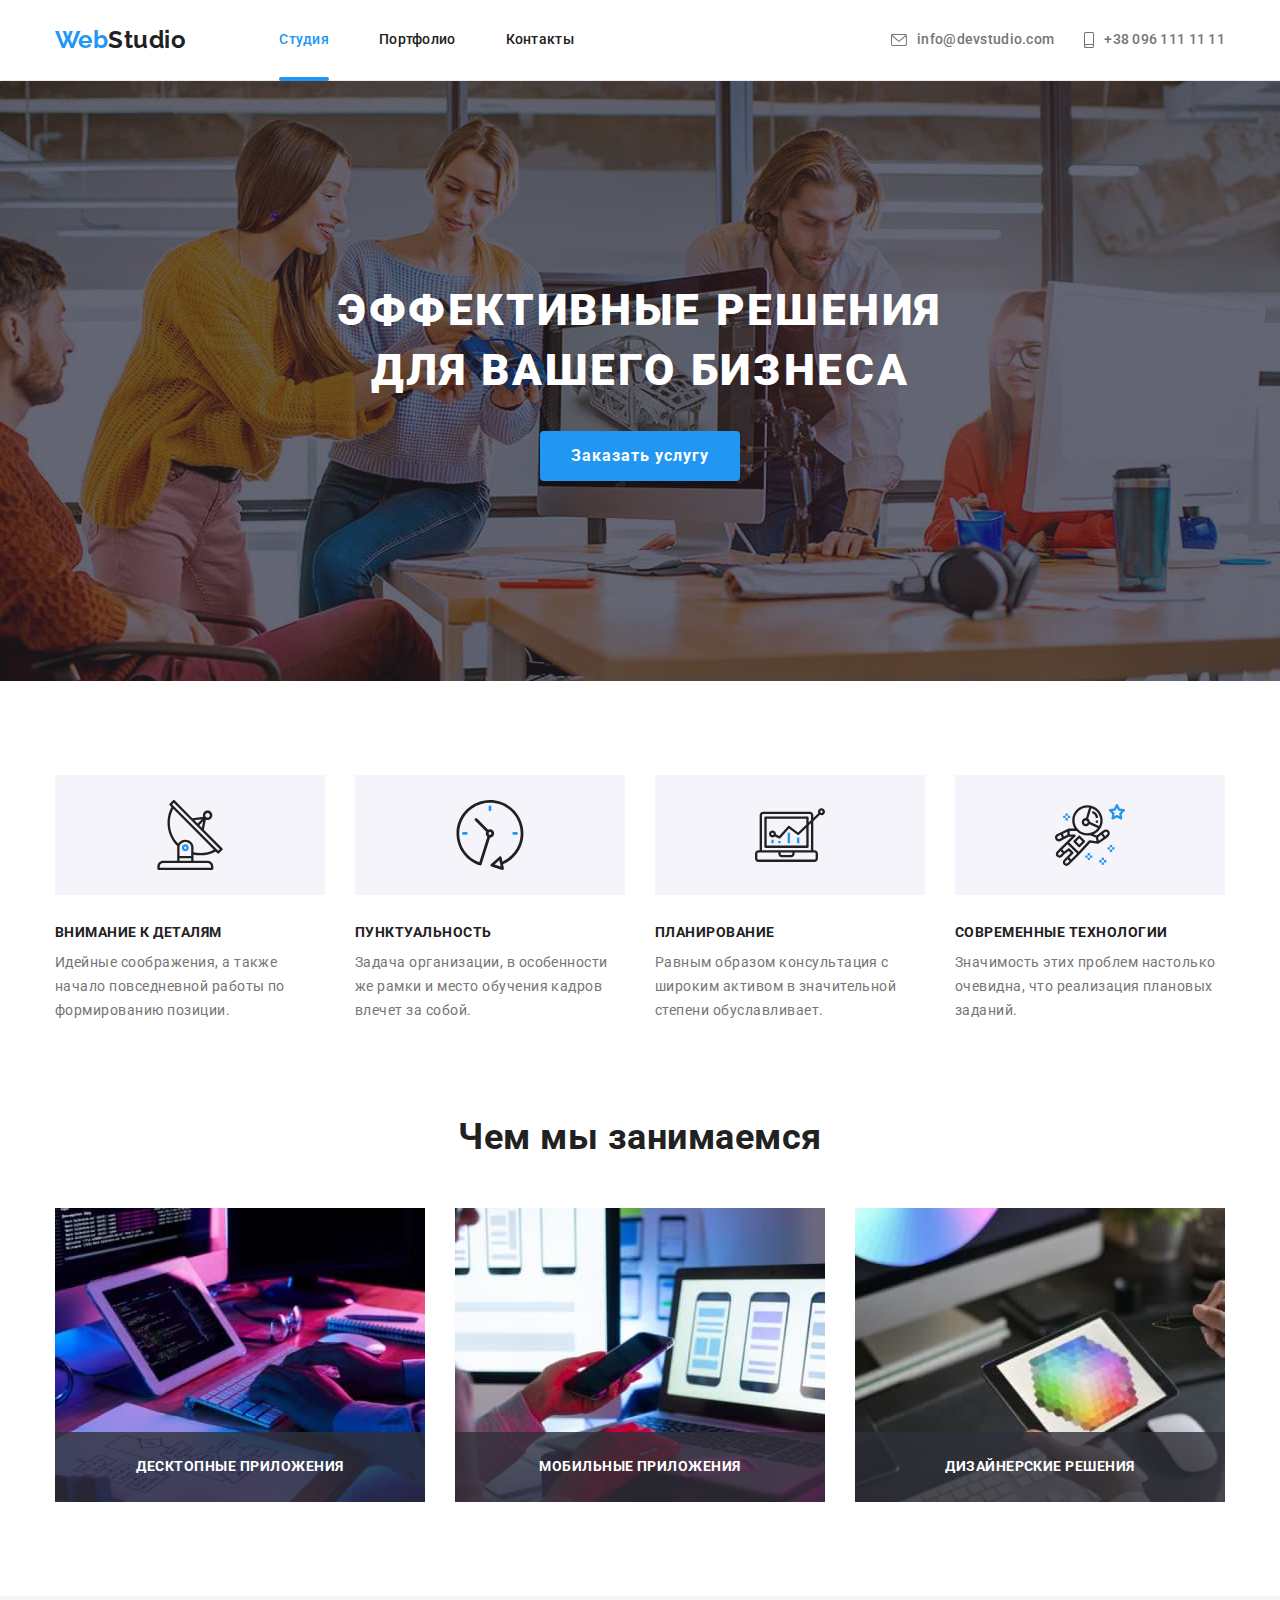
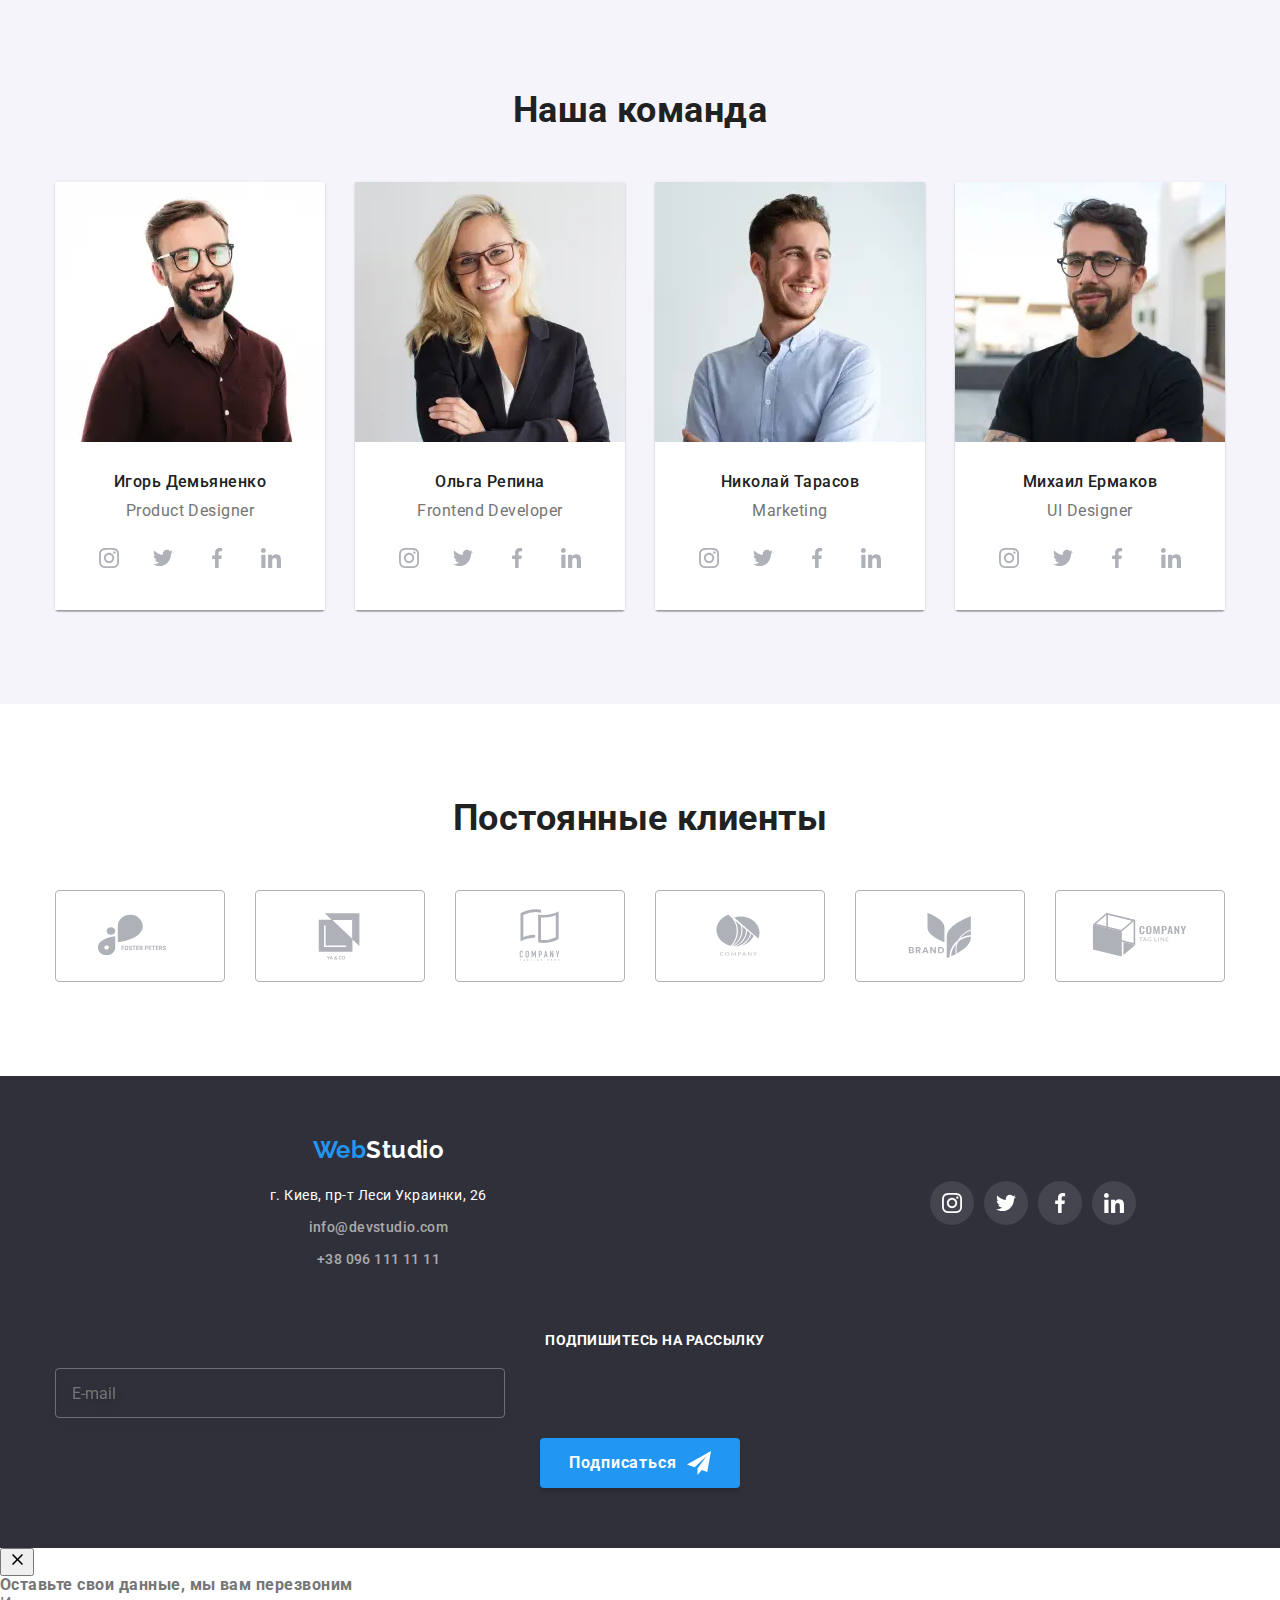
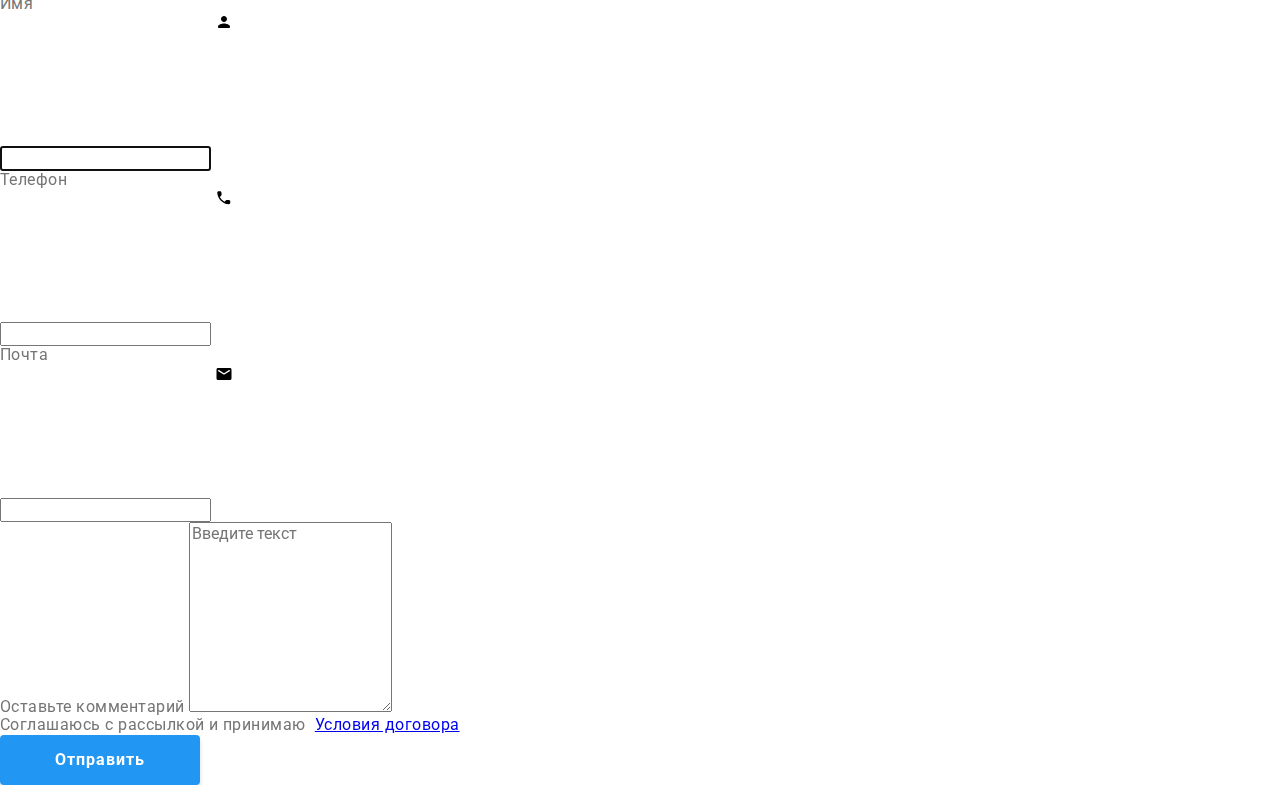
==== commit 1813852d: "added some styles for footer" ====
--- a/index.html
+++ b/index.html
@@ -752,37 +752,39 @@
       </section>
     </main>
     <!-- Футер -->
-    <footer class="footer section-footer">
+    <footer class="footer">
       <div class="container footer-container">
-        <div class="footer__contacts">
+        <div class="footer-contacts">
           <a class="footer__logo logo" href="/">
             <span class="logo-web">Web</span>Studio
           </a>
           <address>
             <a
-              class="footer__adress"
+              class="footer-contacts__adress"
               href="https://goo.gl/maps/LREKgnmBMirVQB2t9"
               target="_blank"
               rel="noopener noreferrer"
               >г. Киев, пр-т Леси Украинки, 26</a
             >
           </address>
-          <ul class="list">
-            <li>
-              <a class="footer__contact" href="mailto:info@devstudio.com"
+          <ul class="footer-contacts__list list">
+            <li class="footer-contacts__item">
+              <a
+                class="footer-contacts__link link"
+                href="mailto:info@devstudio.com"
                 >info@devstudio.com</a
               >
             </li>
-            <li>
-              <a class="footer__contact" href="tel:+380961111111"
+            <li class="footer-contacts__item">
+              <a class="footer-contacts__link link" href="tel:+380961111111"
                 >+38 096 111 11 11</a
               >
             </li>
           </ul>
         </div>
-        <div class="footer__invite invite">
-          <b class="invite__text">присоединяйтесь</b>
-          <ul class="footer-social list">
+        <div class="footer-social">
+          <b class="footer__text--inviting">присоединяйтесь</b>
+          <ul class="footer-social__list list">
             <li class="footer-social__item">
               <a href="" class="footer-social__link" target="_blank">
                 <svg class="footer-social__icon" width="20" height="20">
@@ -813,23 +815,24 @@
             </li>
           </ul>
         </div>
-        <div class="footer__invite">
-          <b class="invite__text">Подпишитесь на рассылку</b>
-          <form class="form-invite">
+        <div class="footer-form">
+          <b class="footer__text--inviting">Подпишитесь на рассылку</b>
+          <form class="form">
             <input
-              class="form-invite__input"
+              class="footer-form__input"
               type="email"
               name="mail"
               placeholder="E-mail"
               autocomplete="on"
             />
-            <button class="button form-invite__button" type="submit">
+            <button class="button footer-form__button" type="submit">
               Подписаться
             </button>
           </form>
         </div>
       </div>
     </footer>
+    <!-- Конец футера -->
     <!-- Модальное окно -->
     <div class="backdrop is-hidden" data-backdrop>
       <div class="modal">
--- a/css/main.min.css
+++ b/css/main.min.css
@@ -1 +1 @@
-.visually-hidden{position:absolute;white-space:nowrap;width:1px;height:1px;overflow:hidden;border:0;padding:0;clip:rect(0 0 0 0);-webkit-clip-path:inset(50%);clip-path:inset(50%);margin:-1px}body{font-family:"Roboto",sans-serif;letter-spacing:.03em;color:#757575;background-color:#fff}body,h1,h2,h3,h4,p,ul,li{margin:0}ul{padding:0}button{cursor:pointer}img{display:block;max-width:100%;height:auto}.list{list-style-type:none}.link{text-decoration:none;font-weight:500;font-size:14px;line-height:1.14;letter-spacing:.02em;color:#212121;-webkit-transition-property:color;transition-property:color;-webkit-transition-duration:250ms;transition-duration:250ms;-webkit-transition-timing-function:cubic-bezier(0.4, 0, 0.2, 1);transition-timing-function:cubic-bezier(0.4, 0, 0.2, 1)}.link:hover,.link:focus{color:#2196f3}.button{display:block;min-width:200px;height:50px;background-color:#2196f3;-webkit-box-shadow:0px 4px 4px rgba(0,0,0,.15);box-shadow:0px 4px 4px rgba(0,0,0,.15);border-radius:4px;border-style:none;font-weight:700;font-size:16px;line-height:1.88;text-align:center;letter-spacing:.06em;color:#fff;-webkit-transition:background-color 250ms cubic-bezier(0.4, 0, 0.2, 1);transition:background-color 250ms cubic-bezier(0.4, 0, 0.2, 1)}.button:hover,.button:focus{background-color:#188ce8}.container{width:100%;margin:0 auto;padding-left:15px;padding-right:15px}@media screen and (min-width: 480px){.container{width:480px}}@media screen and (min-width: 768px){.container{width:768px}}@media screen and (min-width: 1200px){.container{width:1200px}}.section{padding-top:60px;padding-bottom:60px}@media screen and (min-width: 1200px){.section{padding-top:94px;padding-bottom:94px}}.section__title{margin-bottom:30px;font-weight:700;font-size:28px;line-height:1.18;text-align:center;color:#212121}@media screen and (min-width: 1200px){.section__title{margin-bottom:50px;font-weight:700;font-size:36px;line-height:1.16;text-align:center}}.burger-menu{display:-webkit-box;display:-ms-flexbox;display:flex;-webkit-box-pack:center;-ms-flex-pack:center;justify-content:center;-webkit-box-align:center;-ms-flex-align:center;align-items:center;width:40px;height:40px;border:none;background-color:transparent}.burger-menu .burger-menu__icon{fill:currentColor;-webkit-transition:fill 250ms cubic-bezier(0.4, 0, 0.2, 1);transition:fill 250ms cubic-bezier(0.4, 0, 0.2, 1)}.burger-menu:hover .burger-menu__icon,.burger-menu:focus .burger-menu__icon{fill:#2196f3}@media screen and (min-width: 768px){.burger-menu{display:none}}.social-list{display:-webkit-box;display:-ms-flexbox;display:flex;-webkit-box-pack:center;-ms-flex-pack:center;justify-content:center;-webkit-box-align:center;-ms-flex-align:center;align-items:center}.social-list__item{width:44px;height:44px;margin-right:10px}.social-list__item:last-child{margin-right:0}.social-list__link{width:100%;height:100%;display:-webkit-box;display:-ms-flexbox;display:flex;-webkit-box-pack:center;-ms-flex-pack:center;justify-content:center;-webkit-box-align:center;-ms-flex-align:center;align-items:center;border-radius:50%;background-color:#fff;-webkit-transition:background-color 250ms cubic-bezier(0.4, 0, 0.2, 1);transition:background-color 250ms cubic-bezier(0.4, 0, 0.2, 1)}.social-list__link:hover,.social-list__link:focus{background-color:#2196f3}.social-list__icon{width:20px;height:20px;fill:#afb1b8;-webkit-transition:fill 250ms cubic-bezier(0.4, 0, 0.2, 1);transition:fill 250ms cubic-bezier(0.4, 0, 0.2, 1)}.social-list__link:hover .social-list__icon,.social-list__link:focus .social-list__icon{fill:#fff}.logo{display:inline-block;font-family:Raleway,sans-serif;font-weight:700;font-size:24px;line-height:1.17;text-decoration:none}.logo-web{color:#2196f3}.header__logo{color:#212121;padding-top:16px;padding-bottom:16px}@media screen and (min-width: 1200px){.header__logo{margin-right:93px}}.nav{display:none}@media screen and (min-width: 768px){.nav{display:-webkit-box;display:-ms-flexbox;display:flex;-webkit-box-pack:center;-ms-flex-pack:center;justify-content:center;-webkit-box-align:center;-ms-flex-align:center;align-items:center}}.nav__list{display:-webkit-box;display:-ms-flexbox;display:flex}.nav__item:not(:last-child){margin-right:50px}.nav__link{display:block;padding-top:32px;padding-bottom:32px}.nav__link.current{position:relative;color:#2196f3}.nav__link.current::after{content:"";position:absolute;left:0;bottom:-1px;display:block;width:100%;height:4px;background-color:#2196f3;border-radius:2px}.contact{display:none}@media screen and (min-width: 768px){.contact{display:-webkit-box;display:-ms-flexbox;display:flex;-webkit-box-orient:vertical;-webkit-box-direction:normal;-ms-flex-direction:column;flex-direction:column;-webkit-box-align:start;-ms-flex-align:start;align-items:start}}@media screen and (min-width: 1200px){.contact{display:-webkit-box;display:-ms-flexbox;display:flex;-webkit-box-orient:horizontal;-webkit-box-direction:normal;-ms-flex-direction:row;flex-direction:row;margin-left:auto}}@media screen and (min-width: 1200px){.contact__item:not(:last-child){margin-right:30px}}.contact__link{display:-webkit-box;display:-ms-flexbox;display:flex;-webkit-box-pack:center;-ms-flex-pack:center;justify-content:center;-webkit-box-align:center;-ms-flex-align:center;align-items:center;color:#757575;padding-top:5px;padding-bottom:5px}.contact__link:hover .contact__icon,.contact__link:focus .contact__icon{fill:#2196f3}.contact__icon{-webkit-transition:fill 250ms cubic-bezier(0.4, 0, 0.2, 1);transition:fill 250ms cubic-bezier(0.4, 0, 0.2, 1)}.contact__icon.envelope{width:14px;height:10px;margin-right:8px;fill:currentColor}@media screen and (min-width: 1200px){.contact__icon.envelope{width:16px;height:12px;margin-right:10px}}.contact__icon.smartphone{width:10px;height:14px;margin-right:8px;fill:currentColor}@media screen and (min-width: 1200px){.contact__icon.smartphone{width:10px;height:16px;margin-right:10px}}.mob-menu{position:fixed;top:0;left:0;background-color:#fff;width:100vw;height:100vh;z-index:20}.mob-menu.is-hidden{visibility:hidden;opacity:0;pointer-events:none}.mob-menu__container{position:relative;display:-webkit-box;display:-ms-flexbox;display:flex;-webkit-box-orient:vertical;-webkit-box-direction:normal;-ms-flex-direction:column;flex-direction:column;-webkit-box-pack:justify;-ms-flex-pack:justify;justify-content:space-between;height:100%;padding-top:48px;padding-bottom:48px;padding-left:40px;padding-right:40px}.mob-menu__button--close{position:absolute;right:15px;top:10px;display:-webkit-box;display:-ms-flexbox;display:flex;-webkit-box-pack:center;-ms-flex-pack:center;justify-content:center;-webkit-box-align:center;-ms-flex-align:center;align-items:center;width:40px;height:40px;border:none;background-color:transparent}.mob-menu__button--close .mob-menu__icon{fill:currentColor;-webkit-transition:fill 250ms cubic-bezier(0.4, 0, 0.2, 1);transition:fill 250ms cubic-bezier(0.4, 0, 0.2, 1)}.mob-menu__button--close:hover .mob-menu__icon,.mob-menu__button--close:focus .mob-menu__icon{fill:#2196f3}.mob-menu__item:not(:last-child){margin-bottom:32px}.mob-menu__link{display:block;font-size:40px;line-height:1.18;color:#212121}.mob-menu__contacts-box{margin-top:auto}.mob-contacts{margin-bottom:64px}.mob-contacts__item:not(:last-child){margin-bottom:32px}.mob-contacts__link{font-size:24px;line-height:1.17;color:#757575}.mob-contacts__link--highlighted{font-size:34px;line-height:1,18;color:#2196f3}@media screen and (min-width: 320px)and (max-width: 380px){.mob-contacts__link--highlighted{font-size:26px}}.mob-social{display:-webkit-box;display:-ms-flexbox;display:flex}.mob-social__item:not(:last-child){padding-right:10px;border-right:1px solid rgba(33,33,33,.2);margin-right:10px}.mob-social__link{font-size:4vw;line-height:1.22;color:#2196f3}.hero{width:100%;padding-top:118px;padding-bottom:118px;margin-right:auto;margin-left:auto;background-color:#2f303a;background-image:-webkit-gradient(linear, left top, right top, from(rgba(47, 48, 58, 0.4)), color-stop(40%, rgba(47, 48, 58, 0.4))),url(" ../images/hero-bg/hero-mobile.jpg");background-image:linear-gradient(to right, rgba(47, 48, 58, 0.4), rgba(47, 48, 58, 0.4) 40%),url(" ../images/hero-bg/hero-mobile.jpg");background-repeat:no-repeat;background-position:center;background-size:cover;max-width:480px;height:400px}@media screen and (min-device-pixel-ratio: 2),(-webkit-min-device-pixel-ratio: 2),(min-resolution: 192dpi),(min-resolution: 2dppx){.hero{background-image:-webkit-gradient(linear, left top, right top, from(rgba(47, 48, 58, 0.4)), color-stop(40%, rgba(47, 48, 58, 0.4))),url("../images/hero-bg/hero-mobile@2x.jpg");background-image:linear-gradient(to right, rgba(47, 48, 58, 0.4), rgba(47, 48, 58, 0.4) 40%),url("../images/hero-bg/hero-mobile@2x.jpg")}}@media screen and (min-width: 481px){.hero{background-image:-webkit-gradient(linear, left top, right top, from(rgba(47, 48, 58, 0.4)), color-stop(40%, rgba(47, 48, 58, 0.4))),url("../images/hero-bg/hero-tablet.jpg");background-image:linear-gradient(to right, rgba(47, 48, 58, 0.4), rgba(47, 48, 58, 0.4) 40%),url("../images/hero-bg/hero-tablet.jpg");max-width:768px}}@media screen and (min-width: 481px)and (min-device-pixel-ratio: 2),screen and (min-width: 481px)and (-webkit-min-device-pixel-ratio: 2),screen and (min-width: 481px)and (min-resolution: 192dpi),screen and (min-width: 481px)and (min-resolution: 2dppx){.hero{background-image:-webkit-gradient(linear, left top, right top, from(rgba(47, 48, 58, 0.4)), color-stop(40%, rgba(47, 48, 58, 0.4))),url("../images/hero-bg/hero-tablet@2x.jpg");background-image:linear-gradient(to right, rgba(47, 48, 58, 0.4), rgba(47, 48, 58, 0.4) 40%),url("../images/hero-bg/hero-tablet@2x.jpg")}}@media screen and (min-width: 769px){.hero{padding-top:200px;padding-bottom:200px;background-image:-webkit-gradient(linear, left top, right top, from(rgba(47, 48, 58, 0.4)), color-stop(40%, rgba(47, 48, 58, 0.4))),url("../images/hero-bg/hero-desctop.jpg");background-image:linear-gradient(to right, rgba(47, 48, 58, 0.4), rgba(47, 48, 58, 0.4) 40%),url("../images/hero-bg/hero-desctop.jpg");max-width:1600px;height:600px}}@media screen and (min-width: 769px)and (min-device-pixel-ratio: 2),screen and (min-width: 769px)and (-webkit-min-device-pixel-ratio: 2),screen and (min-width: 769px)and (min-resolution: 192dpi),screen and (min-width: 769px)and (min-resolution: 2dppx){.hero{background-image:-webkit-gradient(linear, left top, right top, from(rgba(47, 48, 58, 0.4)), color-stop(40%, rgba(47, 48, 58, 0.4))),url("../images/hero-bg/hero-desctop@2x.jpg");background-image:linear-gradient(to right, rgba(47, 48, 58, 0.4), rgba(47, 48, 58, 0.4) 40%),url("../images/hero-bg/hero-desctop@2x.jpg")}}.hero__title{margin-left:auto;margin-right:auto;margin-bottom:30px;font-weight:900;font-size:26px;line-height:1.62;text-align:center;letter-spacing:.06em;text-transform:uppercase;color:#fff}@media screen and (min-width: 480px){.hero__title{max-width:360px}}@media screen and (min-width: 1200px){.hero__title{max-width:696px;font-size:44px;line-height:1.36}}.hero__button{margin-left:auto;margin-right:auto}.features__list{margin-bottom:-30px}@media screen and (min-width: 768px){.features__list{display:-webkit-box;display:-ms-flexbox;display:flex;-ms-flex-wrap:wrap;flex-wrap:wrap;margin-left:-30px}}.features__item{width:100%}.features__item:not(:last-child){margin-bottom:30px}@media screen and (min-width: 768px){.features__item{-ms-flex-preferred-size:calc(100% / 2 - 30px);flex-basis:calc(100% / 2 - 30px);margin-left:30px}}@media screen and (min-width: 1200px){.features__item{-ms-flex-preferred-size:calc(100% / 4 - 30px);flex-basis:calc(100% / 4 - 30px);margin-left:30px}}.features__image{position:relative;width:100%;height:120px;background-color:#f5f4fa}.features__icon{position:absolute;top:50%;left:50%;-webkit-transform:translate(-50%, -50%);transform:translate(-50%, -50%);width:70px;height:70px}.features__title{margin-bottom:10px;padding-top:30px;font-weight:700;font-size:14px;line-height:1.14;text-transform:uppercase;text-align:center;color:#212121}@media screen and (min-width: 768px){.features__title{text-align:left}}.features__descr{font-size:14px;line-height:1.71}.works{display:none}@media screen and (min-width: 1200px){.works{display:block;padding-top:0px;padding-bottom:94px}}.works__list{display:-webkit-box;display:-ms-flexbox;display:flex;-ms-flex-wrap:wrap;flex-wrap:wrap;margin-left:-30px}.works__item{position:relative;-ms-flex-preferred-size:calc(100% / 3 - 30px);flex-basis:calc(100% / 3 - 30px);margin-left:30px}.works__decs{position:absolute;width:370px;height:70px;left:0;bottom:0;display:-webkit-box;display:-ms-flexbox;display:flex;-webkit-box-pack:center;-ms-flex-pack:center;justify-content:center;-webkit-box-align:center;-ms-flex-align:center;align-items:center;background-color:rgba(47,48,58,.8);font-weight:700;font-size:14px;line-height:1.14;text-transform:uppercase;text-align:center;color:#fff}.teem{background-color:#f5f4fa}@media screen and (min-width: 768px){.team__list{display:-webkit-box;display:-ms-flexbox;display:flex;-ms-flex-wrap:wrap;flex-wrap:wrap;margin-left:-30px;margin-bottom:-30px}}.team__item{margin-bottom:30px;-webkit-box-shadow:0px 1px 3px rgba(0,0,0,.12),0px 1px 1px rgba(0,0,0,.14),0px 2px 1px rgba(0,0,0,.2);box-shadow:0px 1px 3px rgba(0,0,0,.12),0px 1px 1px rgba(0,0,0,.14),0px 2px 1px rgba(0,0,0,.2);border-radius:0px 0px 4px 4px}@media screen and (min-width: 768px){.team__item{-ms-flex-preferred-size:calc(100% / 2 - 30px);flex-basis:calc(100% / 2 - 30px);margin-left:30px}}@media screen and (min-width: 1200px){.team__item{-ms-flex-preferred-size:calc(100% / 4 - 30px);flex-basis:calc(100% / 4 - 30px);margin-left:30px}}.team__box{padding-top:30px;padding-bottom:24px;background-color:#fff}@media screen and (min-width: 1200px){.team__box{padding-bottom:30px}}.team__title{margin-bottom:10px;font-weight:500;font-size:16px;line-height:1.19;text-align:center;color:#212121}.team__desc{margin-bottom:16px;font-size:16px;line-height:1.19;text-align:center;color:#757575}.clients__list{display:-webkit-box;display:-ms-flexbox;display:flex;-ms-flex-wrap:wrap;flex-wrap:wrap;margin-left:-30px;margin-bottom:-30px}.clients__item{-ms-flex-preferred-size:calc(100% / 2 - 30px);flex-basis:calc(100% / 2 - 30px);margin-left:30px;margin-bottom:30px;height:92px}@media screen and (min-width: 768px){.clients__item{-ms-flex-preferred-size:calc(100% / 3 - 30px);flex-basis:calc(100% / 3 - 30px)}}@media screen and (min-width: 1200px){.clients__item{-ms-flex-preferred-size:calc(100% / 6 - 30px);flex-basis:calc(100% / 6 - 30px)}}.clients__link{display:-webkit-box;display:-ms-flexbox;display:flex;-webkit-box-pack:center;-ms-flex-pack:center;justify-content:center;-webkit-box-align:center;-ms-flex-align:center;align-items:center;width:100%;height:100%;border:1px solid #afb1b8;border-radius:4px;-webkit-transition:border 250ms cubic-bezier(0.4, 0, 0.2, 1);transition:border 250ms cubic-bezier(0.4, 0, 0.2, 1)}.clients__link:hover,.clients__link:focus{border:1px solid #2196f3}.clients__link:hover .clients__icon,.clients__link:focus .clients__icon{fill:#2196f3}.clients__icon{width:106px;height:60px;fill:#afb1b8;-webkit-transition:fill 250ms cubic-bezier(0.4, 0, 0.2, 1);transition:fill 250ms cubic-bezier(0.4, 0, 0.2, 1)}.header{border-bottom:1px solid #ececec}.header-container{display:-webkit-box;display:-ms-flexbox;display:flex;-webkit-box-align:center;-ms-flex-align:center;align-items:center;-webkit-box-pack:justify;-ms-flex-pack:justify;justify-content:space-between}@media screen and (min-width: 1200px){.header-container{display:-webkit-box;display:-ms-flexbox;display:flex;-webkit-box-pack:center;-ms-flex-pack:center;justify-content:center;-webkit-box-align:center;-ms-flex-align:center;align-items:center}}/*# sourceMappingURL=main.min.css.map */+.visually-hidden{position:absolute;white-space:nowrap;width:1px;height:1px;overflow:hidden;border:0;padding:0;clip:rect(0 0 0 0);-webkit-clip-path:inset(50%);clip-path:inset(50%);margin:-1px}.header-container{display:-webkit-box;display:-ms-flexbox;display:flex;-webkit-box-pack:justify;-ms-flex-pack:justify;justify-content:space-between;-webkit-box-align:center;-ms-flex-align:center;align-items:center}body{font-family:"Roboto",sans-serif;letter-spacing:.03em;color:#757575;background-color:#fff}body,h1,h2,h3,h4,p,ul,li{margin:0}ul{padding:0}button{cursor:pointer}img{display:block;max-width:100%;height:auto}.list{list-style-type:none}.link{text-decoration:none;font-weight:500;font-size:14px;line-height:1.14;letter-spacing:.02em;color:#212121;-webkit-transition-property:color;transition-property:color;-webkit-transition-duration:250ms;transition-duration:250ms;-webkit-transition-timing-function:cubic-bezier(0.4, 0, 0.2, 1);transition-timing-function:cubic-bezier(0.4, 0, 0.2, 1)}.link:hover,.link:focus{color:#2196f3}.button{display:block;min-width:200px;height:50px;background-color:#2196f3;-webkit-box-shadow:0px 4px 4px rgba(0,0,0,.15);box-shadow:0px 4px 4px rgba(0,0,0,.15);border-radius:4px;border-style:none;font-weight:700;font-size:16px;line-height:1.88;text-align:center;letter-spacing:.06em;color:#fff;-webkit-transition:background-color 250ms cubic-bezier(0.4, 0, 0.2, 1);transition:background-color 250ms cubic-bezier(0.4, 0, 0.2, 1)}.button:hover,.button:focus{background-color:#188ce8}.container{width:100%;margin:0 auto;padding-left:15px;padding-right:15px}@media screen and (min-width: 480px){.container{width:480px}}@media screen and (min-width: 768px){.container{width:768px}}@media screen and (min-width: 1200px){.container{width:1200px}}.section{padding-top:60px;padding-bottom:60px}@media screen and (min-width: 1200px){.section{padding-top:94px;padding-bottom:94px}}.section__title{margin-bottom:30px;font-weight:700;font-size:28px;line-height:1.18;text-align:center;color:#212121}@media screen and (min-width: 1200px){.section__title{margin-bottom:50px;font-weight:700;font-size:36px;line-height:1.16;text-align:center}}.burger-menu{display:-webkit-box;display:-ms-flexbox;display:flex;-webkit-box-pack:center;-ms-flex-pack:center;justify-content:center;-webkit-box-align:center;-ms-flex-align:center;align-items:center;width:40px;height:40px;border:none;background-color:transparent}.burger-menu .burger-menu__icon{fill:currentColor;-webkit-transition:fill 250ms cubic-bezier(0.4, 0, 0.2, 1);transition:fill 250ms cubic-bezier(0.4, 0, 0.2, 1)}.burger-menu:hover .burger-menu__icon,.burger-menu:focus .burger-menu__icon{fill:#2196f3}@media screen and (min-width: 768px){.burger-menu{display:none}}.social-list{display:-webkit-box;display:-ms-flexbox;display:flex;-webkit-box-pack:center;-ms-flex-pack:center;justify-content:center;-webkit-box-align:center;-ms-flex-align:center;align-items:center}.social-list__item{width:44px;height:44px;margin-right:10px}.social-list__item:last-child{margin-right:0}.social-list__link{width:100%;height:100%;display:-webkit-box;display:-ms-flexbox;display:flex;-webkit-box-pack:center;-ms-flex-pack:center;justify-content:center;-webkit-box-align:center;-ms-flex-align:center;align-items:center;border-radius:50%;background-color:#fff;-webkit-transition:background-color 250ms cubic-bezier(0.4, 0, 0.2, 1);transition:background-color 250ms cubic-bezier(0.4, 0, 0.2, 1)}.social-list__link:hover,.social-list__link:focus{background-color:#2196f3}.social-list__link:hover .social-list__icon,.social-list__link:focus .social-list__icon{fill:#fff}.social-list__icon{width:20px;height:20px;fill:#afb1b8;-webkit-transition:fill 250ms cubic-bezier(0.4, 0, 0.2, 1);transition:fill 250ms cubic-bezier(0.4, 0, 0.2, 1)}.logo{display:inline-block;font-family:Raleway,sans-serif;font-weight:700;font-size:24px;line-height:1.17;text-decoration:none}.logo .logo-web{color:#2196f3}.header__logo{color:#212121;padding-top:16px;padding-bottom:16px}@media screen and (min-width: 1200px){.header__logo{margin-right:93px}}.footer__logo{display:block;margin-bottom:20px;text-align:center;color:#fff}.nav{display:none}@media screen and (min-width: 768px){.nav{display:-webkit-box;display:-ms-flexbox;display:flex;-webkit-box-pack:center;-ms-flex-pack:center;justify-content:center;-webkit-box-align:center;-ms-flex-align:center;align-items:center}}.nav__list{display:-webkit-box;display:-ms-flexbox;display:flex}.nav__item:not(:last-child){margin-right:50px}.nav__link{display:block;padding-top:32px;padding-bottom:32px}.nav__link.current{position:relative;color:#2196f3}.nav__link.current::after{content:"";position:absolute;left:0;bottom:-1px;display:block;width:100%;height:4px;background-color:#2196f3;border-radius:2px}.contact{display:none}@media screen and (min-width: 768px){.contact{display:-webkit-box;display:-ms-flexbox;display:flex;-webkit-box-orient:vertical;-webkit-box-direction:normal;-ms-flex-direction:column;flex-direction:column;-webkit-box-align:start;-ms-flex-align:start;align-items:start}}@media screen and (min-width: 1200px){.contact{display:-webkit-box;display:-ms-flexbox;display:flex;-webkit-box-orient:horizontal;-webkit-box-direction:normal;-ms-flex-direction:row;flex-direction:row;margin-left:auto}}@media screen and (min-width: 1200px){.contact__item:not(:last-child){margin-right:30px}}.contact__link{display:-webkit-box;display:-ms-flexbox;display:flex;-webkit-box-pack:center;-ms-flex-pack:center;justify-content:center;-webkit-box-align:center;-ms-flex-align:center;align-items:center;color:#757575;padding-top:5px;padding-bottom:5px}.contact__link:hover .contact__icon,.contact__link:focus .contact__icon{fill:#2196f3}.contact__icon{-webkit-transition:fill 250ms cubic-bezier(0.4, 0, 0.2, 1);transition:fill 250ms cubic-bezier(0.4, 0, 0.2, 1)}.contact__icon.envelope{width:14px;height:10px;margin-right:8px;fill:currentColor}@media screen and (min-width: 1200px){.contact__icon.envelope{width:16px;height:12px;margin-right:10px}}.contact__icon.smartphone{width:10px;height:14px;margin-right:8px;fill:currentColor}@media screen and (min-width: 1200px){.contact__icon.smartphone{width:10px;height:16px;margin-right:10px}}.mob-menu{position:fixed;top:0;left:0;background-color:#fff;width:100vw;height:100vh;z-index:20}.mob-menu.is-hidden{visibility:hidden;opacity:0;pointer-events:none}.mob-menu__container{position:relative;display:-webkit-box;display:-ms-flexbox;display:flex;-webkit-box-orient:vertical;-webkit-box-direction:normal;-ms-flex-direction:column;flex-direction:column;-webkit-box-pack:justify;-ms-flex-pack:justify;justify-content:space-between;height:100%;padding-top:48px;padding-bottom:48px;padding-left:40px;padding-right:40px}.mob-menu__button--close{position:absolute;right:15px;top:10px;display:-webkit-box;display:-ms-flexbox;display:flex;-webkit-box-pack:center;-ms-flex-pack:center;justify-content:center;-webkit-box-align:center;-ms-flex-align:center;align-items:center;width:40px;height:40px;border:none;background-color:transparent}.mob-menu__button--close .mob-menu__icon{fill:currentColor;-webkit-transition:fill 250ms cubic-bezier(0.4, 0, 0.2, 1);transition:fill 250ms cubic-bezier(0.4, 0, 0.2, 1)}.mob-menu__button--close:hover .mob-menu__icon,.mob-menu__button--close:focus .mob-menu__icon{fill:#2196f3}.mob-menu__item:not(:last-child){margin-bottom:32px}.mob-menu__link{display:block;font-size:40px;line-height:1.18;color:#212121}.mob-menu__contacts-box{margin-top:auto}.mob-contacts{margin-bottom:64px}.mob-contacts__item:not(:last-child){margin-bottom:32px}.mob-contacts__link{font-size:24px;line-height:1.17;color:#757575}.mob-contacts__link--highlighted{font-size:34px;line-height:1,18;color:#2196f3}@media screen and (min-width: 320px)and (max-width: 380px){.mob-contacts__link--highlighted{font-size:26px}}.mob-social{display:-webkit-box;display:-ms-flexbox;display:flex}.mob-social__item:not(:last-child){padding-right:10px;border-right:1px solid rgba(33,33,33,.2);margin-right:10px}.mob-social__link{font-size:4vw;line-height:1.22;color:#2196f3}@media screen and (min-width: 768px){.footer-contacts{margin-left:76px}}@media screen and (min-width: 1200px){.footer-contacts{margin-left:215px}}.footer-contacts__adress{display:block;margin-bottom:8px;text-decoration:none;font-style:normal;font-size:14px;line-height:1.71;color:#fff}.footer-contacts__list{margin-bottom:60px}.footer-contacts__item{text-align:center}.footer-contacts__item:not(:last-child){margin-bottom:8px}.footer-contacts__link{line-height:1.71;letter-spacing:.03em;color:rgba(255,255,255,.6)}@media screen and (min-width: 768px){.footer-social{width:206px;margin-right:89px}}.footer__text--inviting{display:block;margin-bottom:20px;font-weight:700;font-size:14px;text-align:center;text-transform:uppercase;color:#fff}@media screen and (min-width: 1200px){.footer__text--inviting{width:1200px}}.footer-social__list{display:-webkit-box;display:-ms-flexbox;display:flex;-webkit-box-pack:center;-ms-flex-pack:center;justify-content:center;-webkit-box-align:center;-ms-flex-align:center;align-items:center;margin-bottom:60px}.footer-social__item{width:44px;height:44px;margin-right:10px}.footer-social__item:last-child{margin-right:0}.footer-social__link{width:100%;height:100%;display:-webkit-box;display:-ms-flexbox;display:flex;-webkit-box-pack:center;-ms-flex-pack:center;justify-content:center;-webkit-box-align:center;-ms-flex-align:center;align-items:center;border-radius:50%;background:rgba(255,255,255,.1);-webkit-transition:background-color 250ms cubic-bezier(0.4, 0, 0.2, 1);transition:background-color 250ms cubic-bezier(0.4, 0, 0.2, 1)}.footer-social__link:hover,.footer-social__link:focus{background-color:#2196f3}.footer-social__icon{width:20px;height:20px;fill:#fff}.footer-form{width:100%}.footer-form{text-align:center}.footer-form__input{display:block;width:100%;height:50px;padding:15px 16px;margin-bottom:20px;font-size:16px;line-height:1.25;color:rgba(255,255,255,.6);background-color:inherit;border:1px solid rgba(255,255,255,.3);-webkit-filter:drop-shadow(0px 4px 4px rgba(0, 0, 0, 0.15));filter:drop-shadow(0px 4px 4px rgba(0, 0, 0, 0.15));border-radius:4px}@media screen and (min-width: 768px){.footer-form__input{width:450px}}.footer-form__button{display:-webkit-inline-box;display:-ms-inline-flexbox;display:inline-flex;-webkit-box-pack:center;-ms-flex-pack:center;justify-content:center;-webkit-box-align:center;-ms-flex-align:center;align-items:center}.footer-form__button::after{content:"";margin-left:10px;width:24px;height:24px;background-image:url(../images/icon-send.svg)}.hero{width:100%;padding-top:118px;padding-bottom:118px;margin-right:auto;margin-left:auto;background-color:#2f303a;background-image:-webkit-gradient(linear, left top, right top, from(rgba(47, 48, 58, 0.4)), color-stop(40%, rgba(47, 48, 58, 0.4))),url(" ../images/hero-bg/hero-mobile.jpg");background-image:linear-gradient(to right, rgba(47, 48, 58, 0.4), rgba(47, 48, 58, 0.4) 40%),url(" ../images/hero-bg/hero-mobile.jpg");background-repeat:no-repeat;background-position:center;background-size:cover;max-width:480px;height:400px}@media screen and (min-device-pixel-ratio: 2),(-webkit-min-device-pixel-ratio: 2),(min-resolution: 192dpi),(min-resolution: 2dppx){.hero{background-image:-webkit-gradient(linear, left top, right top, from(rgba(47, 48, 58, 0.4)), color-stop(40%, rgba(47, 48, 58, 0.4))),url("../images/hero-bg/hero-mobile@2x.jpg");background-image:linear-gradient(to right, rgba(47, 48, 58, 0.4), rgba(47, 48, 58, 0.4) 40%),url("../images/hero-bg/hero-mobile@2x.jpg")}}@media screen and (min-width: 481px){.hero{background-image:-webkit-gradient(linear, left top, right top, from(rgba(47, 48, 58, 0.4)), color-stop(40%, rgba(47, 48, 58, 0.4))),url("../images/hero-bg/hero-tablet.jpg");background-image:linear-gradient(to right, rgba(47, 48, 58, 0.4), rgba(47, 48, 58, 0.4) 40%),url("../images/hero-bg/hero-tablet.jpg");max-width:768px}}@media screen and (min-width: 481px)and (min-device-pixel-ratio: 2),screen and (min-width: 481px)and (-webkit-min-device-pixel-ratio: 2),screen and (min-width: 481px)and (min-resolution: 192dpi),screen and (min-width: 481px)and (min-resolution: 2dppx){.hero{background-image:-webkit-gradient(linear, left top, right top, from(rgba(47, 48, 58, 0.4)), color-stop(40%, rgba(47, 48, 58, 0.4))),url("../images/hero-bg/hero-tablet@2x.jpg");background-image:linear-gradient(to right, rgba(47, 48, 58, 0.4), rgba(47, 48, 58, 0.4) 40%),url("../images/hero-bg/hero-tablet@2x.jpg")}}@media screen and (min-width: 769px){.hero{padding-top:200px;padding-bottom:200px;background-image:-webkit-gradient(linear, left top, right top, from(rgba(47, 48, 58, 0.4)), color-stop(40%, rgba(47, 48, 58, 0.4))),url("../images/hero-bg/hero-desctop.jpg");background-image:linear-gradient(to right, rgba(47, 48, 58, 0.4), rgba(47, 48, 58, 0.4) 40%),url("../images/hero-bg/hero-desctop.jpg");max-width:1600px;height:600px}}@media screen and (min-width: 769px)and (min-device-pixel-ratio: 2),screen and (min-width: 769px)and (-webkit-min-device-pixel-ratio: 2),screen and (min-width: 769px)and (min-resolution: 192dpi),screen and (min-width: 769px)and (min-resolution: 2dppx){.hero{background-image:-webkit-gradient(linear, left top, right top, from(rgba(47, 48, 58, 0.4)), color-stop(40%, rgba(47, 48, 58, 0.4))),url("../images/hero-bg/hero-desctop@2x.jpg");background-image:linear-gradient(to right, rgba(47, 48, 58, 0.4), rgba(47, 48, 58, 0.4) 40%),url("../images/hero-bg/hero-desctop@2x.jpg")}}.hero__title{margin-left:auto;margin-right:auto;margin-bottom:30px;font-weight:900;font-size:26px;line-height:1.62;text-align:center;letter-spacing:.06em;text-transform:uppercase;color:#fff}@media screen and (min-width: 480px){.hero__title{max-width:360px}}@media screen and (min-width: 1200px){.hero__title{max-width:696px;font-size:44px;line-height:1.36}}.hero__button{margin-left:auto;margin-right:auto}.features__list{margin-bottom:-30px}@media screen and (min-width: 768px){.features__list{display:-webkit-box;display:-ms-flexbox;display:flex;-ms-flex-wrap:wrap;flex-wrap:wrap;margin-left:-30px}}.features__item{width:100%}.features__item:not(:last-child){margin-bottom:30px}@media screen and (min-width: 768px){.features__item{-ms-flex-preferred-size:calc(100% / 2 - 30px);flex-basis:calc(100% / 2 - 30px);margin-left:30px}}@media screen and (min-width: 1200px){.features__item{-ms-flex-preferred-size:calc(100% / 4 - 30px);flex-basis:calc(100% / 4 - 30px);margin-left:30px}}.features__image{position:relative;width:100%;height:120px;background-color:#f5f4fa}.features__icon{position:absolute;top:50%;left:50%;-webkit-transform:translate(-50%, -50%);transform:translate(-50%, -50%);width:70px;height:70px}.features__title{margin-bottom:10px;padding-top:30px;font-weight:700;font-size:14px;line-height:1.14;text-transform:uppercase;text-align:center;color:#212121}@media screen and (min-width: 768px){.features__title{text-align:left}}.features__descr{font-size:14px;line-height:1.71}.works{display:none}@media screen and (min-width: 1200px){.works{display:block;padding-top:0px;padding-bottom:94px}}.works__list{display:-webkit-box;display:-ms-flexbox;display:flex;-ms-flex-wrap:wrap;flex-wrap:wrap;margin-left:-30px}.works__item{position:relative;-ms-flex-preferred-size:calc(100% / 3 - 30px);flex-basis:calc(100% / 3 - 30px);margin-left:30px}.works__decs{position:absolute;width:370px;height:70px;left:0;bottom:0;display:-webkit-box;display:-ms-flexbox;display:flex;-webkit-box-pack:center;-ms-flex-pack:center;justify-content:center;-webkit-box-align:center;-ms-flex-align:center;align-items:center;background-color:rgba(47,48,58,.8);font-weight:700;font-size:14px;line-height:1.14;text-transform:uppercase;text-align:center;color:#fff}.teem{background-color:#f5f4fa}@media screen and (min-width: 768px){.team__list{display:-webkit-box;display:-ms-flexbox;display:flex;-ms-flex-wrap:wrap;flex-wrap:wrap;margin-left:-30px;margin-bottom:-30px}}.team__item{margin-bottom:30px;-webkit-box-shadow:0px 1px 3px rgba(0,0,0,.12),0px 1px 1px rgba(0,0,0,.14),0px 2px 1px rgba(0,0,0,.2);box-shadow:0px 1px 3px rgba(0,0,0,.12),0px 1px 1px rgba(0,0,0,.14),0px 2px 1px rgba(0,0,0,.2);border-radius:0px 0px 4px 4px}@media screen and (min-width: 768px){.team__item{-ms-flex-preferred-size:calc(100% / 2 - 30px);flex-basis:calc(100% / 2 - 30px);margin-left:30px}}@media screen and (min-width: 1200px){.team__item{-ms-flex-preferred-size:calc(100% / 4 - 30px);flex-basis:calc(100% / 4 - 30px);margin-left:30px}}.team__box{padding-top:30px;padding-bottom:24px;background-color:#fff}@media screen and (min-width: 1200px){.team__box{padding-bottom:30px}}.team__title{margin-bottom:10px;font-weight:500;font-size:16px;line-height:1.19;text-align:center;color:#212121}.team__desc{margin-bottom:16px;font-size:16px;line-height:1.19;text-align:center;color:#757575}.clients__list{display:-webkit-box;display:-ms-flexbox;display:flex;-ms-flex-wrap:wrap;flex-wrap:wrap;margin-left:-30px;margin-bottom:-30px}.clients__item{-ms-flex-preferred-size:calc(100% / 2 - 30px);flex-basis:calc(100% / 2 - 30px);margin-left:30px;margin-bottom:30px;height:92px}@media screen and (min-width: 768px){.clients__item{-ms-flex-preferred-size:calc(100% / 3 - 30px);flex-basis:calc(100% / 3 - 30px)}}@media screen and (min-width: 1200px){.clients__item{-ms-flex-preferred-size:calc(100% / 6 - 30px);flex-basis:calc(100% / 6 - 30px)}}.clients__link{display:-webkit-box;display:-ms-flexbox;display:flex;-webkit-box-pack:center;-ms-flex-pack:center;justify-content:center;-webkit-box-align:center;-ms-flex-align:center;align-items:center;width:100%;height:100%;border:1px solid #afb1b8;border-radius:4px;-webkit-transition:border 250ms cubic-bezier(0.4, 0, 0.2, 1);transition:border 250ms cubic-bezier(0.4, 0, 0.2, 1)}.clients__link:hover,.clients__link:focus{border:1px solid #2196f3}.clients__link:hover .clients__icon,.clients__link:focus .clients__icon{fill:#2196f3}.clients__icon{width:106px;height:60px;fill:#afb1b8;-webkit-transition:fill 250ms cubic-bezier(0.4, 0, 0.2, 1);transition:fill 250ms cubic-bezier(0.4, 0, 0.2, 1)}.header{border-bottom:1px solid #ececec}@media screen and (min-width: 1200px){.header-container{display:-webkit-box;display:-ms-flexbox;display:flex;-webkit-box-pack:center;-ms-flex-pack:center;justify-content:center;-webkit-box-align:center;-ms-flex-align:center;align-items:center}}.footer{padding-top:60px;padding-bottom:60px;background-color:#2f303a}.footer-container{display:-webkit-box;display:-ms-flexbox;display:flex;-webkit-box-pack:center;-ms-flex-pack:center;justify-content:center;-webkit-box-align:center;-ms-flex-align:center;align-items:center;-webkit-box-orient:vertical;-webkit-box-direction:normal;-ms-flex-direction:column;flex-direction:column}@media screen and (min-width: 768px){.footer-container{display:-webkit-box;display:-ms-flexbox;display:flex;-webkit-box-orient:horizontal;-webkit-box-direction:normal;-ms-flex-direction:row;flex-direction:row;-ms-flex-wrap:wrap;flex-wrap:wrap;-webkit-box-pack:justify;-ms-flex-pack:justify;justify-content:space-between;-webkit-box-align:baseline;-ms-flex-align:baseline;align-items:baseline}}/*# sourceMappingURL=main.min.css.map */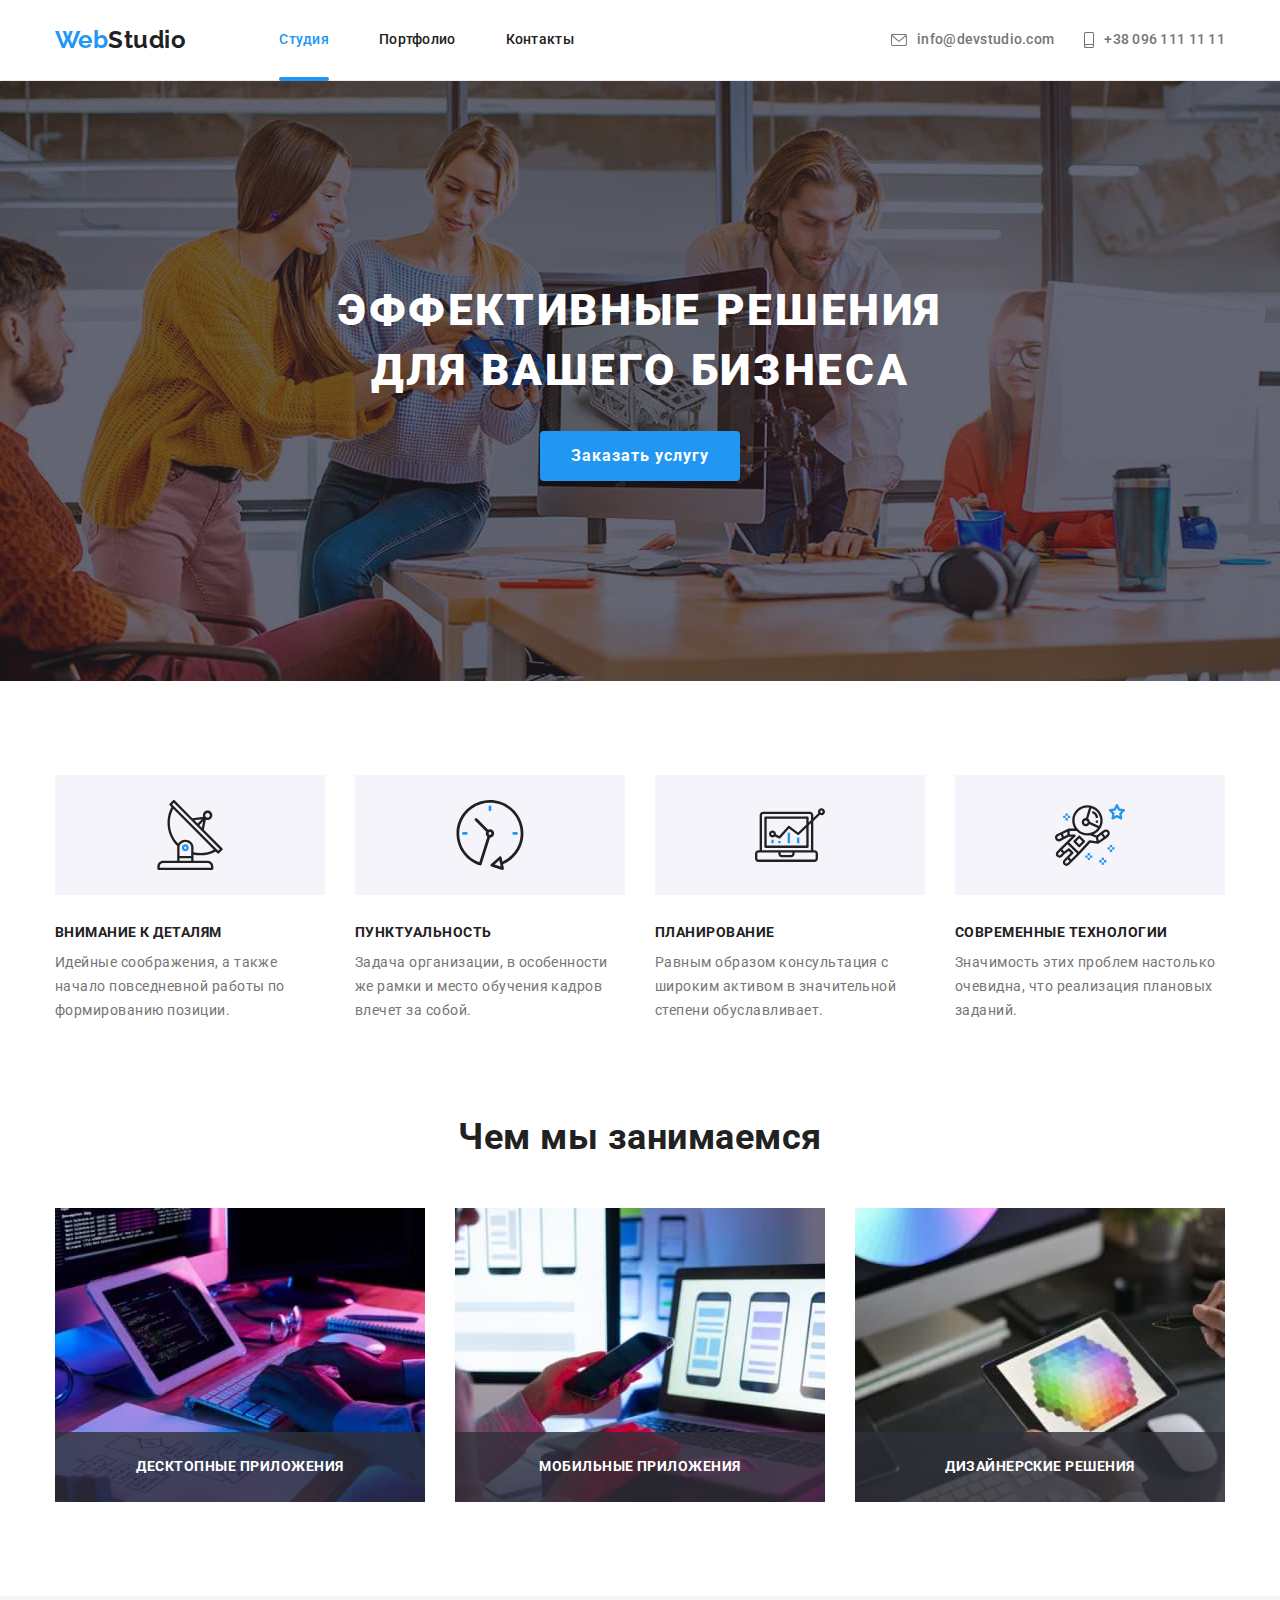
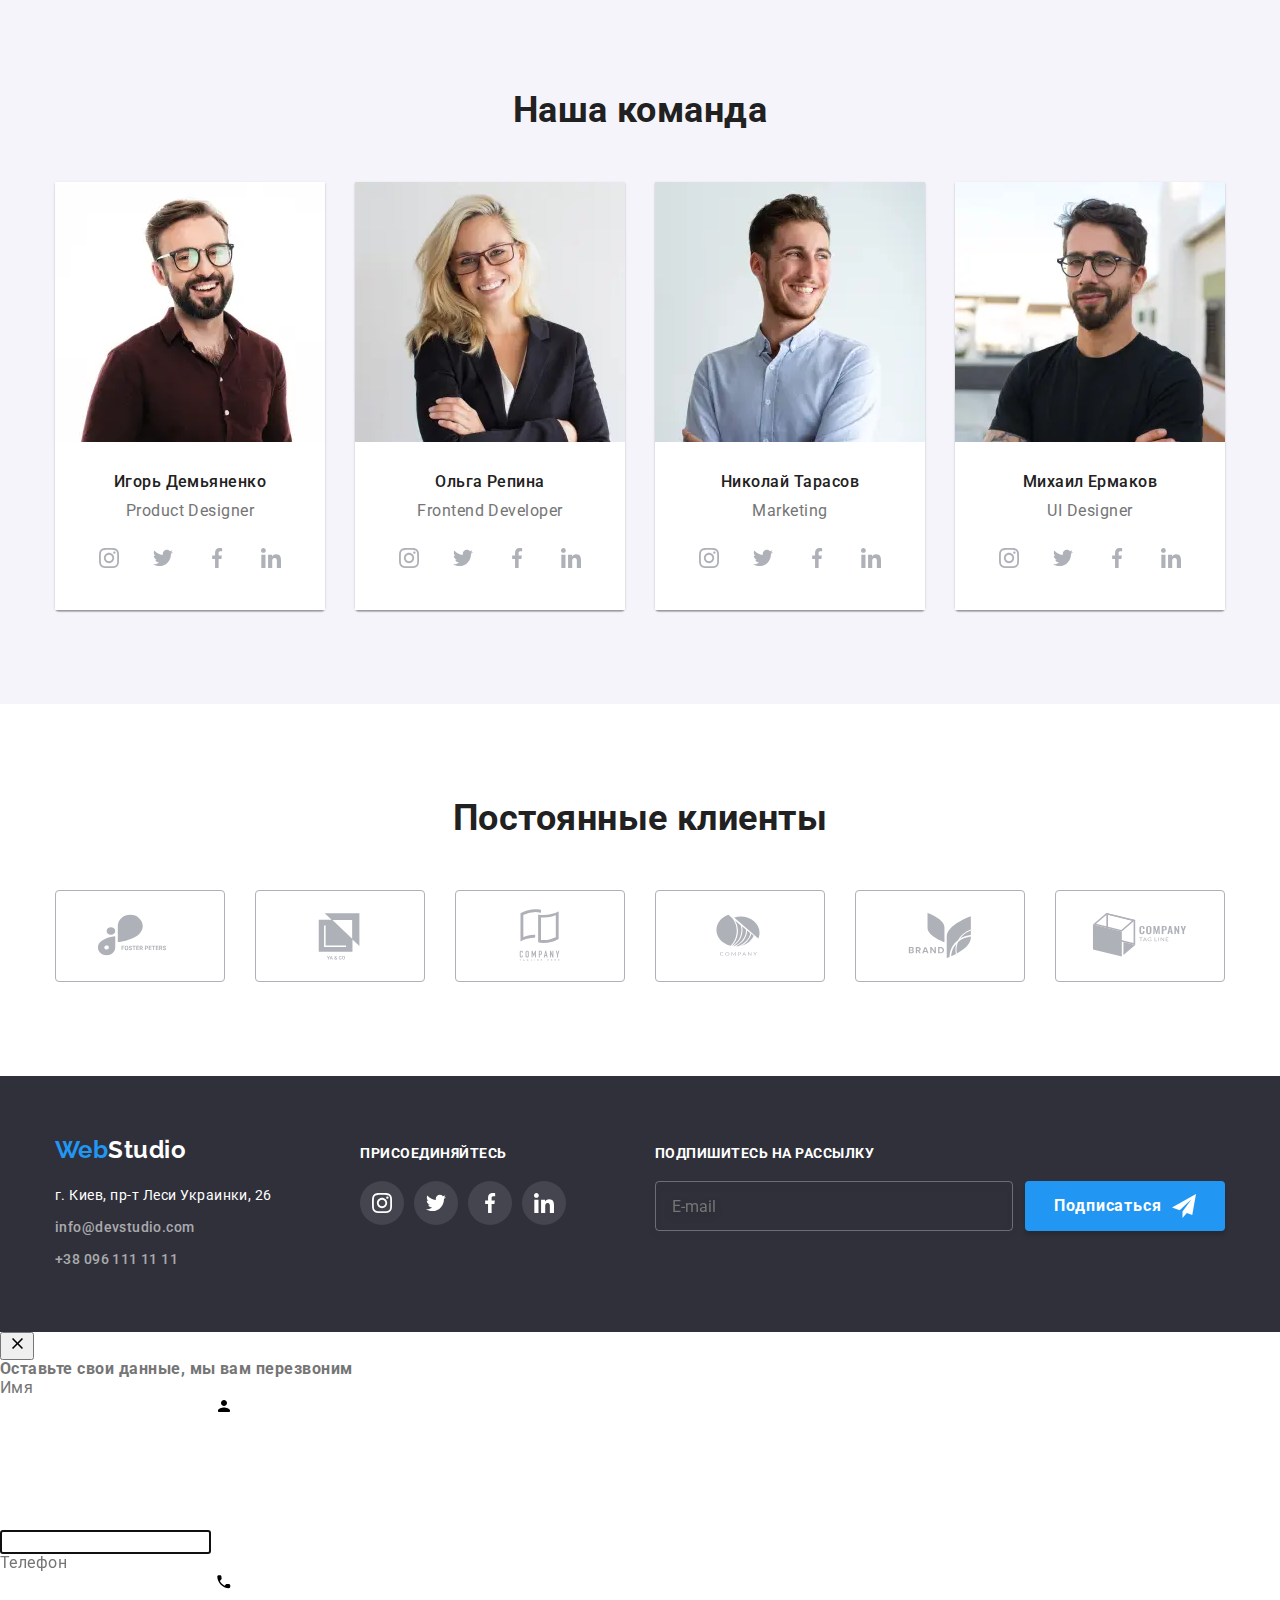
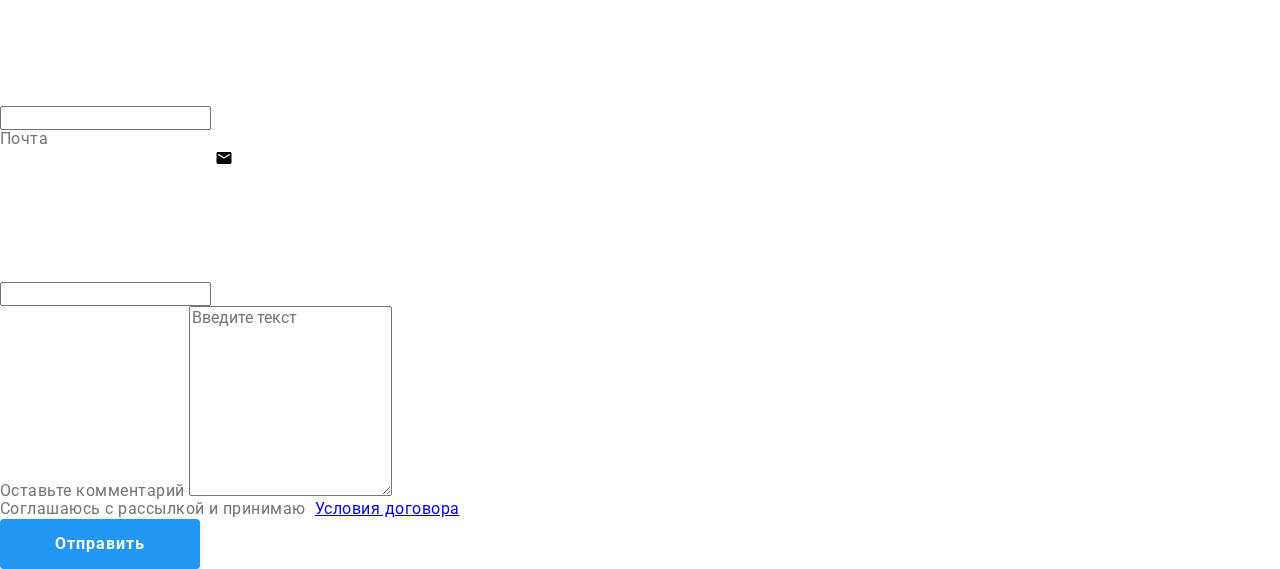
==== commit 4d2660a4: "added styles for footer" ====
--- a/index.html
+++ b/index.html
@@ -817,7 +817,7 @@
         </div>
         <div class="footer-form">
           <b class="footer__text--inviting">Подпишитесь на рассылку</b>
-          <form class="form">
+          <form class="footer-form__envelop">
             <input
               class="footer-form__input"
               type="email"
--- a/css/main.min.css
+++ b/css/main.min.css
@@ -1 +1 @@
-.visually-hidden{position:absolute;white-space:nowrap;width:1px;height:1px;overflow:hidden;border:0;padding:0;clip:rect(0 0 0 0);-webkit-clip-path:inset(50%);clip-path:inset(50%);margin:-1px}.header-container{display:-webkit-box;display:-ms-flexbox;display:flex;-webkit-box-pack:justify;-ms-flex-pack:justify;justify-content:space-between;-webkit-box-align:center;-ms-flex-align:center;align-items:center}body{font-family:"Roboto",sans-serif;letter-spacing:.03em;color:#757575;background-color:#fff}body,h1,h2,h3,h4,p,ul,li{margin:0}ul{padding:0}button{cursor:pointer}img{display:block;max-width:100%;height:auto}.list{list-style-type:none}.link{text-decoration:none;font-weight:500;font-size:14px;line-height:1.14;letter-spacing:.02em;color:#212121;-webkit-transition-property:color;transition-property:color;-webkit-transition-duration:250ms;transition-duration:250ms;-webkit-transition-timing-function:cubic-bezier(0.4, 0, 0.2, 1);transition-timing-function:cubic-bezier(0.4, 0, 0.2, 1)}.link:hover,.link:focus{color:#2196f3}.button{display:block;min-width:200px;height:50px;background-color:#2196f3;-webkit-box-shadow:0px 4px 4px rgba(0,0,0,.15);box-shadow:0px 4px 4px rgba(0,0,0,.15);border-radius:4px;border-style:none;font-weight:700;font-size:16px;line-height:1.88;text-align:center;letter-spacing:.06em;color:#fff;-webkit-transition:background-color 250ms cubic-bezier(0.4, 0, 0.2, 1);transition:background-color 250ms cubic-bezier(0.4, 0, 0.2, 1)}.button:hover,.button:focus{background-color:#188ce8}.container{width:100%;margin:0 auto;padding-left:15px;padding-right:15px}@media screen and (min-width: 480px){.container{width:480px}}@media screen and (min-width: 768px){.container{width:768px}}@media screen and (min-width: 1200px){.container{width:1200px}}.section{padding-top:60px;padding-bottom:60px}@media screen and (min-width: 1200px){.section{padding-top:94px;padding-bottom:94px}}.section__title{margin-bottom:30px;font-weight:700;font-size:28px;line-height:1.18;text-align:center;color:#212121}@media screen and (min-width: 1200px){.section__title{margin-bottom:50px;font-weight:700;font-size:36px;line-height:1.16;text-align:center}}.burger-menu{display:-webkit-box;display:-ms-flexbox;display:flex;-webkit-box-pack:center;-ms-flex-pack:center;justify-content:center;-webkit-box-align:center;-ms-flex-align:center;align-items:center;width:40px;height:40px;border:none;background-color:transparent}.burger-menu .burger-menu__icon{fill:currentColor;-webkit-transition:fill 250ms cubic-bezier(0.4, 0, 0.2, 1);transition:fill 250ms cubic-bezier(0.4, 0, 0.2, 1)}.burger-menu:hover .burger-menu__icon,.burger-menu:focus .burger-menu__icon{fill:#2196f3}@media screen and (min-width: 768px){.burger-menu{display:none}}.social-list{display:-webkit-box;display:-ms-flexbox;display:flex;-webkit-box-pack:center;-ms-flex-pack:center;justify-content:center;-webkit-box-align:center;-ms-flex-align:center;align-items:center}.social-list__item{width:44px;height:44px;margin-right:10px}.social-list__item:last-child{margin-right:0}.social-list__link{width:100%;height:100%;display:-webkit-box;display:-ms-flexbox;display:flex;-webkit-box-pack:center;-ms-flex-pack:center;justify-content:center;-webkit-box-align:center;-ms-flex-align:center;align-items:center;border-radius:50%;background-color:#fff;-webkit-transition:background-color 250ms cubic-bezier(0.4, 0, 0.2, 1);transition:background-color 250ms cubic-bezier(0.4, 0, 0.2, 1)}.social-list__link:hover,.social-list__link:focus{background-color:#2196f3}.social-list__link:hover .social-list__icon,.social-list__link:focus .social-list__icon{fill:#fff}.social-list__icon{width:20px;height:20px;fill:#afb1b8;-webkit-transition:fill 250ms cubic-bezier(0.4, 0, 0.2, 1);transition:fill 250ms cubic-bezier(0.4, 0, 0.2, 1)}.logo{display:inline-block;font-family:Raleway,sans-serif;font-weight:700;font-size:24px;line-height:1.17;text-decoration:none}.logo .logo-web{color:#2196f3}.header__logo{color:#212121;padding-top:16px;padding-bottom:16px}@media screen and (min-width: 1200px){.header__logo{margin-right:93px}}.footer__logo{display:block;margin-bottom:20px;text-align:center;color:#fff}.nav{display:none}@media screen and (min-width: 768px){.nav{display:-webkit-box;display:-ms-flexbox;display:flex;-webkit-box-pack:center;-ms-flex-pack:center;justify-content:center;-webkit-box-align:center;-ms-flex-align:center;align-items:center}}.nav__list{display:-webkit-box;display:-ms-flexbox;display:flex}.nav__item:not(:last-child){margin-right:50px}.nav__link{display:block;padding-top:32px;padding-bottom:32px}.nav__link.current{position:relative;color:#2196f3}.nav__link.current::after{content:"";position:absolute;left:0;bottom:-1px;display:block;width:100%;height:4px;background-color:#2196f3;border-radius:2px}.contact{display:none}@media screen and (min-width: 768px){.contact{display:-webkit-box;display:-ms-flexbox;display:flex;-webkit-box-orient:vertical;-webkit-box-direction:normal;-ms-flex-direction:column;flex-direction:column;-webkit-box-align:start;-ms-flex-align:start;align-items:start}}@media screen and (min-width: 1200px){.contact{display:-webkit-box;display:-ms-flexbox;display:flex;-webkit-box-orient:horizontal;-webkit-box-direction:normal;-ms-flex-direction:row;flex-direction:row;margin-left:auto}}@media screen and (min-width: 1200px){.contact__item:not(:last-child){margin-right:30px}}.contact__link{display:-webkit-box;display:-ms-flexbox;display:flex;-webkit-box-pack:center;-ms-flex-pack:center;justify-content:center;-webkit-box-align:center;-ms-flex-align:center;align-items:center;color:#757575;padding-top:5px;padding-bottom:5px}.contact__link:hover .contact__icon,.contact__link:focus .contact__icon{fill:#2196f3}.contact__icon{-webkit-transition:fill 250ms cubic-bezier(0.4, 0, 0.2, 1);transition:fill 250ms cubic-bezier(0.4, 0, 0.2, 1)}.contact__icon.envelope{width:14px;height:10px;margin-right:8px;fill:currentColor}@media screen and (min-width: 1200px){.contact__icon.envelope{width:16px;height:12px;margin-right:10px}}.contact__icon.smartphone{width:10px;height:14px;margin-right:8px;fill:currentColor}@media screen and (min-width: 1200px){.contact__icon.smartphone{width:10px;height:16px;margin-right:10px}}.mob-menu{position:fixed;top:0;left:0;background-color:#fff;width:100vw;height:100vh;z-index:20}.mob-menu.is-hidden{visibility:hidden;opacity:0;pointer-events:none}.mob-menu__container{position:relative;display:-webkit-box;display:-ms-flexbox;display:flex;-webkit-box-orient:vertical;-webkit-box-direction:normal;-ms-flex-direction:column;flex-direction:column;-webkit-box-pack:justify;-ms-flex-pack:justify;justify-content:space-between;height:100%;padding-top:48px;padding-bottom:48px;padding-left:40px;padding-right:40px}.mob-menu__button--close{position:absolute;right:15px;top:10px;display:-webkit-box;display:-ms-flexbox;display:flex;-webkit-box-pack:center;-ms-flex-pack:center;justify-content:center;-webkit-box-align:center;-ms-flex-align:center;align-items:center;width:40px;height:40px;border:none;background-color:transparent}.mob-menu__button--close .mob-menu__icon{fill:currentColor;-webkit-transition:fill 250ms cubic-bezier(0.4, 0, 0.2, 1);transition:fill 250ms cubic-bezier(0.4, 0, 0.2, 1)}.mob-menu__button--close:hover .mob-menu__icon,.mob-menu__button--close:focus .mob-menu__icon{fill:#2196f3}.mob-menu__item:not(:last-child){margin-bottom:32px}.mob-menu__link{display:block;font-size:40px;line-height:1.18;color:#212121}.mob-menu__contacts-box{margin-top:auto}.mob-contacts{margin-bottom:64px}.mob-contacts__item:not(:last-child){margin-bottom:32px}.mob-contacts__link{font-size:24px;line-height:1.17;color:#757575}.mob-contacts__link--highlighted{font-size:34px;line-height:1,18;color:#2196f3}@media screen and (min-width: 320px)and (max-width: 380px){.mob-contacts__link--highlighted{font-size:26px}}.mob-social{display:-webkit-box;display:-ms-flexbox;display:flex}.mob-social__item:not(:last-child){padding-right:10px;border-right:1px solid rgba(33,33,33,.2);margin-right:10px}.mob-social__link{font-size:4vw;line-height:1.22;color:#2196f3}@media screen and (min-width: 768px){.footer-contacts{margin-left:76px}}@media screen and (min-width: 1200px){.footer-contacts{margin-left:215px}}.footer-contacts__adress{display:block;margin-bottom:8px;text-decoration:none;font-style:normal;font-size:14px;line-height:1.71;color:#fff}.footer-contacts__list{margin-bottom:60px}.footer-contacts__item{text-align:center}.footer-contacts__item:not(:last-child){margin-bottom:8px}.footer-contacts__link{line-height:1.71;letter-spacing:.03em;color:rgba(255,255,255,.6)}@media screen and (min-width: 768px){.footer-social{width:206px;margin-right:89px}}.footer__text--inviting{display:block;margin-bottom:20px;font-weight:700;font-size:14px;text-align:center;text-transform:uppercase;color:#fff}@media screen and (min-width: 1200px){.footer__text--inviting{width:1200px}}.footer-social__list{display:-webkit-box;display:-ms-flexbox;display:flex;-webkit-box-pack:center;-ms-flex-pack:center;justify-content:center;-webkit-box-align:center;-ms-flex-align:center;align-items:center;margin-bottom:60px}.footer-social__item{width:44px;height:44px;margin-right:10px}.footer-social__item:last-child{margin-right:0}.footer-social__link{width:100%;height:100%;display:-webkit-box;display:-ms-flexbox;display:flex;-webkit-box-pack:center;-ms-flex-pack:center;justify-content:center;-webkit-box-align:center;-ms-flex-align:center;align-items:center;border-radius:50%;background:rgba(255,255,255,.1);-webkit-transition:background-color 250ms cubic-bezier(0.4, 0, 0.2, 1);transition:background-color 250ms cubic-bezier(0.4, 0, 0.2, 1)}.footer-social__link:hover,.footer-social__link:focus{background-color:#2196f3}.footer-social__icon{width:20px;height:20px;fill:#fff}.footer-form{width:100%}.footer-form{text-align:center}.footer-form__input{display:block;width:100%;height:50px;padding:15px 16px;margin-bottom:20px;font-size:16px;line-height:1.25;color:rgba(255,255,255,.6);background-color:inherit;border:1px solid rgba(255,255,255,.3);-webkit-filter:drop-shadow(0px 4px 4px rgba(0, 0, 0, 0.15));filter:drop-shadow(0px 4px 4px rgba(0, 0, 0, 0.15));border-radius:4px}@media screen and (min-width: 768px){.footer-form__input{width:450px}}.footer-form__button{display:-webkit-inline-box;display:-ms-inline-flexbox;display:inline-flex;-webkit-box-pack:center;-ms-flex-pack:center;justify-content:center;-webkit-box-align:center;-ms-flex-align:center;align-items:center}.footer-form__button::after{content:"";margin-left:10px;width:24px;height:24px;background-image:url(../images/icon-send.svg)}.hero{width:100%;padding-top:118px;padding-bottom:118px;margin-right:auto;margin-left:auto;background-color:#2f303a;background-image:-webkit-gradient(linear, left top, right top, from(rgba(47, 48, 58, 0.4)), color-stop(40%, rgba(47, 48, 58, 0.4))),url(" ../images/hero-bg/hero-mobile.jpg");background-image:linear-gradient(to right, rgba(47, 48, 58, 0.4), rgba(47, 48, 58, 0.4) 40%),url(" ../images/hero-bg/hero-mobile.jpg");background-repeat:no-repeat;background-position:center;background-size:cover;max-width:480px;height:400px}@media screen and (min-device-pixel-ratio: 2),(-webkit-min-device-pixel-ratio: 2),(min-resolution: 192dpi),(min-resolution: 2dppx){.hero{background-image:-webkit-gradient(linear, left top, right top, from(rgba(47, 48, 58, 0.4)), color-stop(40%, rgba(47, 48, 58, 0.4))),url("../images/hero-bg/hero-mobile@2x.jpg");background-image:linear-gradient(to right, rgba(47, 48, 58, 0.4), rgba(47, 48, 58, 0.4) 40%),url("../images/hero-bg/hero-mobile@2x.jpg")}}@media screen and (min-width: 481px){.hero{background-image:-webkit-gradient(linear, left top, right top, from(rgba(47, 48, 58, 0.4)), color-stop(40%, rgba(47, 48, 58, 0.4))),url("../images/hero-bg/hero-tablet.jpg");background-image:linear-gradient(to right, rgba(47, 48, 58, 0.4), rgba(47, 48, 58, 0.4) 40%),url("../images/hero-bg/hero-tablet.jpg");max-width:768px}}@media screen and (min-width: 481px)and (min-device-pixel-ratio: 2),screen and (min-width: 481px)and (-webkit-min-device-pixel-ratio: 2),screen and (min-width: 481px)and (min-resolution: 192dpi),screen and (min-width: 481px)and (min-resolution: 2dppx){.hero{background-image:-webkit-gradient(linear, left top, right top, from(rgba(47, 48, 58, 0.4)), color-stop(40%, rgba(47, 48, 58, 0.4))),url("../images/hero-bg/hero-tablet@2x.jpg");background-image:linear-gradient(to right, rgba(47, 48, 58, 0.4), rgba(47, 48, 58, 0.4) 40%),url("../images/hero-bg/hero-tablet@2x.jpg")}}@media screen and (min-width: 769px){.hero{padding-top:200px;padding-bottom:200px;background-image:-webkit-gradient(linear, left top, right top, from(rgba(47, 48, 58, 0.4)), color-stop(40%, rgba(47, 48, 58, 0.4))),url("../images/hero-bg/hero-desctop.jpg");background-image:linear-gradient(to right, rgba(47, 48, 58, 0.4), rgba(47, 48, 58, 0.4) 40%),url("../images/hero-bg/hero-desctop.jpg");max-width:1600px;height:600px}}@media screen and (min-width: 769px)and (min-device-pixel-ratio: 2),screen and (min-width: 769px)and (-webkit-min-device-pixel-ratio: 2),screen and (min-width: 769px)and (min-resolution: 192dpi),screen and (min-width: 769px)and (min-resolution: 2dppx){.hero{background-image:-webkit-gradient(linear, left top, right top, from(rgba(47, 48, 58, 0.4)), color-stop(40%, rgba(47, 48, 58, 0.4))),url("../images/hero-bg/hero-desctop@2x.jpg");background-image:linear-gradient(to right, rgba(47, 48, 58, 0.4), rgba(47, 48, 58, 0.4) 40%),url("../images/hero-bg/hero-desctop@2x.jpg")}}.hero__title{margin-left:auto;margin-right:auto;margin-bottom:30px;font-weight:900;font-size:26px;line-height:1.62;text-align:center;letter-spacing:.06em;text-transform:uppercase;color:#fff}@media screen and (min-width: 480px){.hero__title{max-width:360px}}@media screen and (min-width: 1200px){.hero__title{max-width:696px;font-size:44px;line-height:1.36}}.hero__button{margin-left:auto;margin-right:auto}.features__list{margin-bottom:-30px}@media screen and (min-width: 768px){.features__list{display:-webkit-box;display:-ms-flexbox;display:flex;-ms-flex-wrap:wrap;flex-wrap:wrap;margin-left:-30px}}.features__item{width:100%}.features__item:not(:last-child){margin-bottom:30px}@media screen and (min-width: 768px){.features__item{-ms-flex-preferred-size:calc(100% / 2 - 30px);flex-basis:calc(100% / 2 - 30px);margin-left:30px}}@media screen and (min-width: 1200px){.features__item{-ms-flex-preferred-size:calc(100% / 4 - 30px);flex-basis:calc(100% / 4 - 30px);margin-left:30px}}.features__image{position:relative;width:100%;height:120px;background-color:#f5f4fa}.features__icon{position:absolute;top:50%;left:50%;-webkit-transform:translate(-50%, -50%);transform:translate(-50%, -50%);width:70px;height:70px}.features__title{margin-bottom:10px;padding-top:30px;font-weight:700;font-size:14px;line-height:1.14;text-transform:uppercase;text-align:center;color:#212121}@media screen and (min-width: 768px){.features__title{text-align:left}}.features__descr{font-size:14px;line-height:1.71}.works{display:none}@media screen and (min-width: 1200px){.works{display:block;padding-top:0px;padding-bottom:94px}}.works__list{display:-webkit-box;display:-ms-flexbox;display:flex;-ms-flex-wrap:wrap;flex-wrap:wrap;margin-left:-30px}.works__item{position:relative;-ms-flex-preferred-size:calc(100% / 3 - 30px);flex-basis:calc(100% / 3 - 30px);margin-left:30px}.works__decs{position:absolute;width:370px;height:70px;left:0;bottom:0;display:-webkit-box;display:-ms-flexbox;display:flex;-webkit-box-pack:center;-ms-flex-pack:center;justify-content:center;-webkit-box-align:center;-ms-flex-align:center;align-items:center;background-color:rgba(47,48,58,.8);font-weight:700;font-size:14px;line-height:1.14;text-transform:uppercase;text-align:center;color:#fff}.teem{background-color:#f5f4fa}@media screen and (min-width: 768px){.team__list{display:-webkit-box;display:-ms-flexbox;display:flex;-ms-flex-wrap:wrap;flex-wrap:wrap;margin-left:-30px;margin-bottom:-30px}}.team__item{margin-bottom:30px;-webkit-box-shadow:0px 1px 3px rgba(0,0,0,.12),0px 1px 1px rgba(0,0,0,.14),0px 2px 1px rgba(0,0,0,.2);box-shadow:0px 1px 3px rgba(0,0,0,.12),0px 1px 1px rgba(0,0,0,.14),0px 2px 1px rgba(0,0,0,.2);border-radius:0px 0px 4px 4px}@media screen and (min-width: 768px){.team__item{-ms-flex-preferred-size:calc(100% / 2 - 30px);flex-basis:calc(100% / 2 - 30px);margin-left:30px}}@media screen and (min-width: 1200px){.team__item{-ms-flex-preferred-size:calc(100% / 4 - 30px);flex-basis:calc(100% / 4 - 30px);margin-left:30px}}.team__box{padding-top:30px;padding-bottom:24px;background-color:#fff}@media screen and (min-width: 1200px){.team__box{padding-bottom:30px}}.team__title{margin-bottom:10px;font-weight:500;font-size:16px;line-height:1.19;text-align:center;color:#212121}.team__desc{margin-bottom:16px;font-size:16px;line-height:1.19;text-align:center;color:#757575}.clients__list{display:-webkit-box;display:-ms-flexbox;display:flex;-ms-flex-wrap:wrap;flex-wrap:wrap;margin-left:-30px;margin-bottom:-30px}.clients__item{-ms-flex-preferred-size:calc(100% / 2 - 30px);flex-basis:calc(100% / 2 - 30px);margin-left:30px;margin-bottom:30px;height:92px}@media screen and (min-width: 768px){.clients__item{-ms-flex-preferred-size:calc(100% / 3 - 30px);flex-basis:calc(100% / 3 - 30px)}}@media screen and (min-width: 1200px){.clients__item{-ms-flex-preferred-size:calc(100% / 6 - 30px);flex-basis:calc(100% / 6 - 30px)}}.clients__link{display:-webkit-box;display:-ms-flexbox;display:flex;-webkit-box-pack:center;-ms-flex-pack:center;justify-content:center;-webkit-box-align:center;-ms-flex-align:center;align-items:center;width:100%;height:100%;border:1px solid #afb1b8;border-radius:4px;-webkit-transition:border 250ms cubic-bezier(0.4, 0, 0.2, 1);transition:border 250ms cubic-bezier(0.4, 0, 0.2, 1)}.clients__link:hover,.clients__link:focus{border:1px solid #2196f3}.clients__link:hover .clients__icon,.clients__link:focus .clients__icon{fill:#2196f3}.clients__icon{width:106px;height:60px;fill:#afb1b8;-webkit-transition:fill 250ms cubic-bezier(0.4, 0, 0.2, 1);transition:fill 250ms cubic-bezier(0.4, 0, 0.2, 1)}.header{border-bottom:1px solid #ececec}@media screen and (min-width: 1200px){.header-container{display:-webkit-box;display:-ms-flexbox;display:flex;-webkit-box-pack:center;-ms-flex-pack:center;justify-content:center;-webkit-box-align:center;-ms-flex-align:center;align-items:center}}.footer{padding-top:60px;padding-bottom:60px;background-color:#2f303a}.footer-container{display:-webkit-box;display:-ms-flexbox;display:flex;-webkit-box-pack:center;-ms-flex-pack:center;justify-content:center;-webkit-box-align:center;-ms-flex-align:center;align-items:center;-webkit-box-orient:vertical;-webkit-box-direction:normal;-ms-flex-direction:column;flex-direction:column}@media screen and (min-width: 768px){.footer-container{display:-webkit-box;display:-ms-flexbox;display:flex;-webkit-box-orient:horizontal;-webkit-box-direction:normal;-ms-flex-direction:row;flex-direction:row;-ms-flex-wrap:wrap;flex-wrap:wrap;-webkit-box-pack:justify;-ms-flex-pack:justify;justify-content:space-between;-webkit-box-align:baseline;-ms-flex-align:baseline;align-items:baseline}}/*# sourceMappingURL=main.min.css.map */+.visually-hidden{position:absolute;white-space:nowrap;width:1px;height:1px;overflow:hidden;border:0;padding:0;clip:rect(0 0 0 0);-webkit-clip-path:inset(50%);clip-path:inset(50%);margin:-1px}.header-container{display:-webkit-box;display:-ms-flexbox;display:flex;-webkit-box-pack:justify;-ms-flex-pack:justify;justify-content:space-between;-webkit-box-align:center;-ms-flex-align:center;align-items:center}body{font-family:"Roboto",sans-serif;letter-spacing:.03em;color:#757575;background-color:#fff}body,h1,h2,h3,h4,p,ul,li{margin:0}ul{padding:0}button{cursor:pointer}img{display:block;max-width:100%;height:auto}.list{list-style-type:none}.link{text-decoration:none;font-weight:500;font-size:14px;line-height:1.14;letter-spacing:.02em;color:#212121;-webkit-transition-property:color;transition-property:color;-webkit-transition-duration:250ms;transition-duration:250ms;-webkit-transition-timing-function:cubic-bezier(0.4, 0, 0.2, 1);transition-timing-function:cubic-bezier(0.4, 0, 0.2, 1)}.link:hover,.link:focus{color:#2196f3}.button{display:block;min-width:200px;height:50px;background-color:#2196f3;-webkit-box-shadow:0px 4px 4px rgba(0,0,0,.15);box-shadow:0px 4px 4px rgba(0,0,0,.15);border-radius:4px;border-style:none;font-weight:700;font-size:16px;line-height:1.88;text-align:center;letter-spacing:.06em;color:#fff;-webkit-transition:background-color 250ms cubic-bezier(0.4, 0, 0.2, 1);transition:background-color 250ms cubic-bezier(0.4, 0, 0.2, 1)}.button:hover,.button:focus{background-color:#188ce8}.container{width:100%;margin:0 auto;padding-left:15px;padding-right:15px}@media screen and (min-width: 480px){.container{width:480px}}@media screen and (min-width: 768px){.container{width:768px}}@media screen and (min-width: 1200px){.container{width:1200px}}.section{padding-top:60px;padding-bottom:60px}@media screen and (min-width: 1200px){.section{padding-top:94px;padding-bottom:94px}}.section__title{margin-bottom:30px;font-weight:700;font-size:28px;line-height:1.18;text-align:center;color:#212121}@media screen and (min-width: 1200px){.section__title{margin-bottom:50px;font-weight:700;font-size:36px;line-height:1.16;text-align:center}}.burger-menu{display:-webkit-box;display:-ms-flexbox;display:flex;-webkit-box-pack:center;-ms-flex-pack:center;justify-content:center;-webkit-box-align:center;-ms-flex-align:center;align-items:center;width:40px;height:40px;border:none;background-color:transparent}.burger-menu .burger-menu__icon{fill:currentColor;-webkit-transition:fill 250ms cubic-bezier(0.4, 0, 0.2, 1);transition:fill 250ms cubic-bezier(0.4, 0, 0.2, 1)}.burger-menu:hover .burger-menu__icon,.burger-menu:focus .burger-menu__icon{fill:#2196f3}@media screen and (min-width: 768px){.burger-menu{display:none}}.social-list{display:-webkit-box;display:-ms-flexbox;display:flex;-webkit-box-pack:center;-ms-flex-pack:center;justify-content:center;-webkit-box-align:center;-ms-flex-align:center;align-items:center}.social-list__item{width:44px;height:44px;margin-right:10px}.social-list__item:last-child{margin-right:0}.social-list__link{width:100%;height:100%;display:-webkit-box;display:-ms-flexbox;display:flex;-webkit-box-pack:center;-ms-flex-pack:center;justify-content:center;-webkit-box-align:center;-ms-flex-align:center;align-items:center;border-radius:50%;background-color:#fff;-webkit-transition:background-color 250ms cubic-bezier(0.4, 0, 0.2, 1);transition:background-color 250ms cubic-bezier(0.4, 0, 0.2, 1)}.social-list__link:hover,.social-list__link:focus{background-color:#2196f3}.social-list__link:hover .social-list__icon,.social-list__link:focus .social-list__icon{fill:#fff}.social-list__icon{width:20px;height:20px;fill:#afb1b8;-webkit-transition:fill 250ms cubic-bezier(0.4, 0, 0.2, 1);transition:fill 250ms cubic-bezier(0.4, 0, 0.2, 1)}.logo{display:inline-block;font-family:Raleway,sans-serif;font-weight:700;font-size:24px;line-height:1.17;text-decoration:none}.logo .logo-web{color:#2196f3}.header__logo{color:#212121;padding-top:16px;padding-bottom:16px}@media screen and (min-width: 1200px){.header__logo{margin-right:93px}}.footer__logo{display:block;margin-bottom:20px;text-align:center;color:#fff}@media screen and (min-width: 1200px){.footer__logo{text-align:left}}.nav{display:none}@media screen and (min-width: 768px){.nav{display:-webkit-box;display:-ms-flexbox;display:flex;-webkit-box-pack:center;-ms-flex-pack:center;justify-content:center;-webkit-box-align:center;-ms-flex-align:center;align-items:center}}.nav__list{display:-webkit-box;display:-ms-flexbox;display:flex}.nav__item:not(:last-child){margin-right:50px}.nav__link{display:block;padding-top:32px;padding-bottom:32px}.nav__link.current{position:relative;color:#2196f3}.nav__link.current::after{content:"";position:absolute;left:0;bottom:-1px;display:block;width:100%;height:4px;background-color:#2196f3;border-radius:2px}.contact{display:none}@media screen and (min-width: 768px){.contact{display:-webkit-box;display:-ms-flexbox;display:flex;-webkit-box-orient:vertical;-webkit-box-direction:normal;-ms-flex-direction:column;flex-direction:column;-webkit-box-align:start;-ms-flex-align:start;align-items:start}}@media screen and (min-width: 1200px){.contact{display:-webkit-box;display:-ms-flexbox;display:flex;-webkit-box-orient:horizontal;-webkit-box-direction:normal;-ms-flex-direction:row;flex-direction:row;margin-left:auto}}@media screen and (min-width: 1200px){.contact__item:not(:last-child){margin-right:30px}}.contact__link{display:-webkit-box;display:-ms-flexbox;display:flex;-webkit-box-pack:center;-ms-flex-pack:center;justify-content:center;-webkit-box-align:center;-ms-flex-align:center;align-items:center;color:#757575;padding-top:5px;padding-bottom:5px}.contact__link:hover .contact__icon,.contact__link:focus .contact__icon{fill:#2196f3}.contact__icon{-webkit-transition:fill 250ms cubic-bezier(0.4, 0, 0.2, 1);transition:fill 250ms cubic-bezier(0.4, 0, 0.2, 1)}.contact__icon.envelope{width:14px;height:10px;margin-right:8px;fill:currentColor}@media screen and (min-width: 1200px){.contact__icon.envelope{width:16px;height:12px;margin-right:10px}}.contact__icon.smartphone{width:10px;height:14px;margin-right:8px;fill:currentColor}@media screen and (min-width: 1200px){.contact__icon.smartphone{width:10px;height:16px;margin-right:10px}}.mob-menu{position:fixed;top:0;left:0;background-color:#fff;width:100vw;height:100vh;z-index:20}.mob-menu.is-hidden{visibility:hidden;opacity:0;pointer-events:none}.mob-menu__container{position:relative;display:-webkit-box;display:-ms-flexbox;display:flex;-webkit-box-orient:vertical;-webkit-box-direction:normal;-ms-flex-direction:column;flex-direction:column;-webkit-box-pack:justify;-ms-flex-pack:justify;justify-content:space-between;height:100%;padding-top:48px;padding-bottom:48px;padding-left:40px;padding-right:40px}.mob-menu__button--close{position:absolute;right:15px;top:10px;display:-webkit-box;display:-ms-flexbox;display:flex;-webkit-box-pack:center;-ms-flex-pack:center;justify-content:center;-webkit-box-align:center;-ms-flex-align:center;align-items:center;width:40px;height:40px;border:none;background-color:transparent}.mob-menu__button--close .mob-menu__icon{fill:currentColor;-webkit-transition:fill 250ms cubic-bezier(0.4, 0, 0.2, 1);transition:fill 250ms cubic-bezier(0.4, 0, 0.2, 1)}.mob-menu__button--close:hover .mob-menu__icon,.mob-menu__button--close:focus .mob-menu__icon{fill:#2196f3}.mob-menu__item:not(:last-child){margin-bottom:32px}.mob-menu__link{display:block;font-size:40px;line-height:1.18;color:#212121}.mob-menu__contacts-box{margin-top:auto}.mob-contacts{margin-bottom:64px}.mob-contacts__item:not(:last-child){margin-bottom:32px}.mob-contacts__link{font-size:24px;line-height:1.17;color:#757575}.mob-contacts__link--highlighted{font-size:34px;line-height:1,18;color:#2196f3}@media screen and (min-width: 320px)and (max-width: 380px){.mob-contacts__link--highlighted{font-size:26px}}.mob-social{display:-webkit-box;display:-ms-flexbox;display:flex}.mob-social__item:not(:last-child){padding-right:10px;border-right:1px solid rgba(33,33,33,.2);margin-right:10px}.mob-social__link{font-size:4vw;line-height:1.22;color:#2196f3}.footer-contacts{text-align:center;margin-bottom:60px}@media screen and (min-width: 1200px){.footer-contacts{text-align:left;margin-bottom:0}}.footer-contacts__adress{display:block;margin-bottom:8px;text-decoration:none;font-style:normal;font-size:14px;line-height:1.71;color:#fff}.footer-contacts__item:not(:last-child){margin-bottom:8px}.footer-contacts__link{line-height:1.71;letter-spacing:.03em;color:rgba(255,255,255,.6)}.footer-social{display:inline-block}.footer__text--inviting{display:block;margin-bottom:20px;font-weight:700;font-size:14px;text-align:center;text-transform:uppercase;color:#fff}@media screen and (min-width: 1200px){.footer__text--inviting{text-align:left}}.footer-social__list{display:-webkit-box;display:-ms-flexbox;display:flex;-webkit-box-pack:center;-ms-flex-pack:center;justify-content:center;-webkit-box-align:center;-ms-flex-align:center;align-items:center;margin-bottom:60px}@media screen and (min-width: 1200px){.footer-social__list{margin-bottom:0px}}.footer-social__item{width:44px;height:44px;margin-right:10px}.footer-social__item:last-child{margin-right:0}.footer-social__link{width:100%;height:100%;display:-webkit-box;display:-ms-flexbox;display:flex;-webkit-box-pack:center;-ms-flex-pack:center;justify-content:center;-webkit-box-align:center;-ms-flex-align:center;align-items:center;border-radius:50%;background:rgba(255,255,255,.1);-webkit-transition:background-color 250ms cubic-bezier(0.4, 0, 0.2, 1);transition:background-color 250ms cubic-bezier(0.4, 0, 0.2, 1)}.footer-social__link:hover,.footer-social__link:focus{background-color:#2196f3}.footer-social__icon{width:20px;height:20px;fill:#fff}.footer-form{width:100%}@media screen and (min-width: 1200px){.footer-form{width:570px}}.footer-form{text-align:center}@media screen and (min-width: 1200px){.footer-form__envelop{display:-webkit-box;display:-ms-flexbox;display:flex}}.footer-form__input{display:block;width:100%;height:50px;padding:15px 16px;margin-bottom:20px;font-size:16px;line-height:1.25;color:rgba(255,255,255,.6);background-color:inherit;border:1px solid rgba(255,255,255,.3);-webkit-filter:drop-shadow(0px 4px 4px rgba(0, 0, 0, 0.15));filter:drop-shadow(0px 4px 4px rgba(0, 0, 0, 0.15));border-radius:4px}@media screen and (min-width: 768px){.footer-form__input{margin-left:auto;margin-right:auto;width:450px}}@media screen and (min-width: 1200px){.footer-form__input{width:358px;margin-right:12px;margin-bottom:0}}.footer-form__button{display:-webkit-inline-box;display:-ms-inline-flexbox;display:inline-flex;-webkit-box-pack:center;-ms-flex-pack:center;justify-content:center;-webkit-box-align:center;-ms-flex-align:center;align-items:center}.footer-form__button::after{content:"";margin-left:10px;width:24px;height:24px;background-image:url(../images/icon-send.svg)}.hero{width:100%;padding-top:118px;padding-bottom:118px;margin-right:auto;margin-left:auto;background-color:#2f303a;background-image:-webkit-gradient(linear, left top, right top, from(rgba(47, 48, 58, 0.4)), color-stop(40%, rgba(47, 48, 58, 0.4))),url(" ../images/hero-bg/hero-mobile.jpg");background-image:linear-gradient(to right, rgba(47, 48, 58, 0.4), rgba(47, 48, 58, 0.4) 40%),url(" ../images/hero-bg/hero-mobile.jpg");background-repeat:no-repeat;background-position:center;background-size:cover;max-width:480px;height:400px}@media screen and (min-device-pixel-ratio: 2),(-webkit-min-device-pixel-ratio: 2),(min-resolution: 192dpi),(min-resolution: 2dppx){.hero{background-image:-webkit-gradient(linear, left top, right top, from(rgba(47, 48, 58, 0.4)), color-stop(40%, rgba(47, 48, 58, 0.4))),url("../images/hero-bg/hero-mobile@2x.jpg");background-image:linear-gradient(to right, rgba(47, 48, 58, 0.4), rgba(47, 48, 58, 0.4) 40%),url("../images/hero-bg/hero-mobile@2x.jpg")}}@media screen and (min-width: 481px){.hero{background-image:-webkit-gradient(linear, left top, right top, from(rgba(47, 48, 58, 0.4)), color-stop(40%, rgba(47, 48, 58, 0.4))),url("../images/hero-bg/hero-tablet.jpg");background-image:linear-gradient(to right, rgba(47, 48, 58, 0.4), rgba(47, 48, 58, 0.4) 40%),url("../images/hero-bg/hero-tablet.jpg");max-width:768px}}@media screen and (min-width: 481px)and (min-device-pixel-ratio: 2),screen and (min-width: 481px)and (-webkit-min-device-pixel-ratio: 2),screen and (min-width: 481px)and (min-resolution: 192dpi),screen and (min-width: 481px)and (min-resolution: 2dppx){.hero{background-image:-webkit-gradient(linear, left top, right top, from(rgba(47, 48, 58, 0.4)), color-stop(40%, rgba(47, 48, 58, 0.4))),url("../images/hero-bg/hero-tablet@2x.jpg");background-image:linear-gradient(to right, rgba(47, 48, 58, 0.4), rgba(47, 48, 58, 0.4) 40%),url("../images/hero-bg/hero-tablet@2x.jpg")}}@media screen and (min-width: 769px){.hero{padding-top:200px;padding-bottom:200px;background-image:-webkit-gradient(linear, left top, right top, from(rgba(47, 48, 58, 0.4)), color-stop(40%, rgba(47, 48, 58, 0.4))),url("../images/hero-bg/hero-desctop.jpg");background-image:linear-gradient(to right, rgba(47, 48, 58, 0.4), rgba(47, 48, 58, 0.4) 40%),url("../images/hero-bg/hero-desctop.jpg");max-width:1600px;height:600px}}@media screen and (min-width: 769px)and (min-device-pixel-ratio: 2),screen and (min-width: 769px)and (-webkit-min-device-pixel-ratio: 2),screen and (min-width: 769px)and (min-resolution: 192dpi),screen and (min-width: 769px)and (min-resolution: 2dppx){.hero{background-image:-webkit-gradient(linear, left top, right top, from(rgba(47, 48, 58, 0.4)), color-stop(40%, rgba(47, 48, 58, 0.4))),url("../images/hero-bg/hero-desctop@2x.jpg");background-image:linear-gradient(to right, rgba(47, 48, 58, 0.4), rgba(47, 48, 58, 0.4) 40%),url("../images/hero-bg/hero-desctop@2x.jpg")}}.hero__title{margin-left:auto;margin-right:auto;margin-bottom:30px;font-weight:900;font-size:26px;line-height:1.62;text-align:center;letter-spacing:.06em;text-transform:uppercase;color:#fff}@media screen and (min-width: 480px){.hero__title{max-width:360px}}@media screen and (min-width: 1200px){.hero__title{max-width:696px;font-size:44px;line-height:1.36}}.hero__button{margin-left:auto;margin-right:auto}.features__list{margin-bottom:-30px}@media screen and (min-width: 768px){.features__list{display:-webkit-box;display:-ms-flexbox;display:flex;-ms-flex-wrap:wrap;flex-wrap:wrap;margin-left:-30px}}.features__item{width:100%}.features__item:not(:last-child){margin-bottom:30px}@media screen and (min-width: 768px){.features__item{-ms-flex-preferred-size:calc(100% / 2 - 30px);flex-basis:calc(100% / 2 - 30px);margin-left:30px}}@media screen and (min-width: 1200px){.features__item{-ms-flex-preferred-size:calc(100% / 4 - 30px);flex-basis:calc(100% / 4 - 30px);margin-left:30px}}.features__image{position:relative;width:100%;height:120px;background-color:#f5f4fa}.features__icon{position:absolute;top:50%;left:50%;-webkit-transform:translate(-50%, -50%);transform:translate(-50%, -50%);width:70px;height:70px}.features__title{margin-bottom:10px;padding-top:30px;font-weight:700;font-size:14px;line-height:1.14;text-transform:uppercase;text-align:center;color:#212121}@media screen and (min-width: 768px){.features__title{text-align:left}}.features__descr{font-size:14px;line-height:1.71}.works{display:none}@media screen and (min-width: 1200px){.works{display:block;padding-top:0px;padding-bottom:94px}}.works__list{display:-webkit-box;display:-ms-flexbox;display:flex;-ms-flex-wrap:wrap;flex-wrap:wrap;margin-left:-30px}.works__item{position:relative;-ms-flex-preferred-size:calc(100% / 3 - 30px);flex-basis:calc(100% / 3 - 30px);margin-left:30px}.works__decs{position:absolute;width:370px;height:70px;left:0;bottom:0;display:-webkit-box;display:-ms-flexbox;display:flex;-webkit-box-pack:center;-ms-flex-pack:center;justify-content:center;-webkit-box-align:center;-ms-flex-align:center;align-items:center;background-color:rgba(47,48,58,.8);font-weight:700;font-size:14px;line-height:1.14;text-transform:uppercase;text-align:center;color:#fff}.teem{background-color:#f5f4fa}@media screen and (min-width: 768px){.team__list{display:-webkit-box;display:-ms-flexbox;display:flex;-ms-flex-wrap:wrap;flex-wrap:wrap;margin-left:-30px;margin-bottom:-30px}}.team__item{margin-bottom:30px;-webkit-box-shadow:0px 1px 3px rgba(0,0,0,.12),0px 1px 1px rgba(0,0,0,.14),0px 2px 1px rgba(0,0,0,.2);box-shadow:0px 1px 3px rgba(0,0,0,.12),0px 1px 1px rgba(0,0,0,.14),0px 2px 1px rgba(0,0,0,.2);border-radius:0px 0px 4px 4px}@media screen and (min-width: 768px){.team__item{-ms-flex-preferred-size:calc(100% / 2 - 30px);flex-basis:calc(100% / 2 - 30px);margin-left:30px}}@media screen and (min-width: 1200px){.team__item{-ms-flex-preferred-size:calc(100% / 4 - 30px);flex-basis:calc(100% / 4 - 30px);margin-left:30px}}.team__box{padding-top:30px;padding-bottom:24px;background-color:#fff}@media screen and (min-width: 1200px){.team__box{padding-bottom:30px}}.team__title{margin-bottom:10px;font-weight:500;font-size:16px;line-height:1.19;text-align:center;color:#212121}.team__desc{margin-bottom:16px;font-size:16px;line-height:1.19;text-align:center;color:#757575}.clients__list{display:-webkit-box;display:-ms-flexbox;display:flex;-ms-flex-wrap:wrap;flex-wrap:wrap;margin-left:-30px;margin-bottom:-30px}.clients__item{-ms-flex-preferred-size:calc(100% / 2 - 30px);flex-basis:calc(100% / 2 - 30px);margin-left:30px;margin-bottom:30px;height:92px}@media screen and (min-width: 768px){.clients__item{-ms-flex-preferred-size:calc(100% / 3 - 30px);flex-basis:calc(100% / 3 - 30px)}}@media screen and (min-width: 1200px){.clients__item{-ms-flex-preferred-size:calc(100% / 6 - 30px);flex-basis:calc(100% / 6 - 30px)}}.clients__link{display:-webkit-box;display:-ms-flexbox;display:flex;-webkit-box-pack:center;-ms-flex-pack:center;justify-content:center;-webkit-box-align:center;-ms-flex-align:center;align-items:center;width:100%;height:100%;border:1px solid #afb1b8;border-radius:4px;-webkit-transition:border 250ms cubic-bezier(0.4, 0, 0.2, 1);transition:border 250ms cubic-bezier(0.4, 0, 0.2, 1)}.clients__link:hover,.clients__link:focus{border:1px solid #2196f3}.clients__link:hover .clients__icon,.clients__link:focus .clients__icon{fill:#2196f3}.clients__icon{width:106px;height:60px;fill:#afb1b8;-webkit-transition:fill 250ms cubic-bezier(0.4, 0, 0.2, 1);transition:fill 250ms cubic-bezier(0.4, 0, 0.2, 1)}.header{border-bottom:1px solid #ececec}@media screen and (min-width: 1200px){.header-container{display:-webkit-box;display:-ms-flexbox;display:flex;-webkit-box-pack:center;-ms-flex-pack:center;justify-content:center;-webkit-box-align:center;-ms-flex-align:center;align-items:center}}.footer{padding-top:60px;padding-bottom:60px;background-color:#2f303a}.footer-container{text-align:center}@media screen and (min-width: 768px){.footer-container{display:-webkit-box;display:-ms-flexbox;display:flex;-ms-flex-wrap:wrap;flex-wrap:wrap;-ms-flex-pack:distribute;justify-content:space-around}}@media screen and (min-width: 1200px){.footer-container{display:-webkit-box;display:-ms-flexbox;display:flex;-webkit-box-pack:justify;-ms-flex-pack:justify;justify-content:space-between;-webkit-box-align:baseline;-ms-flex-align:baseline;align-items:baseline}}/*# sourceMappingURL=main.min.css.map */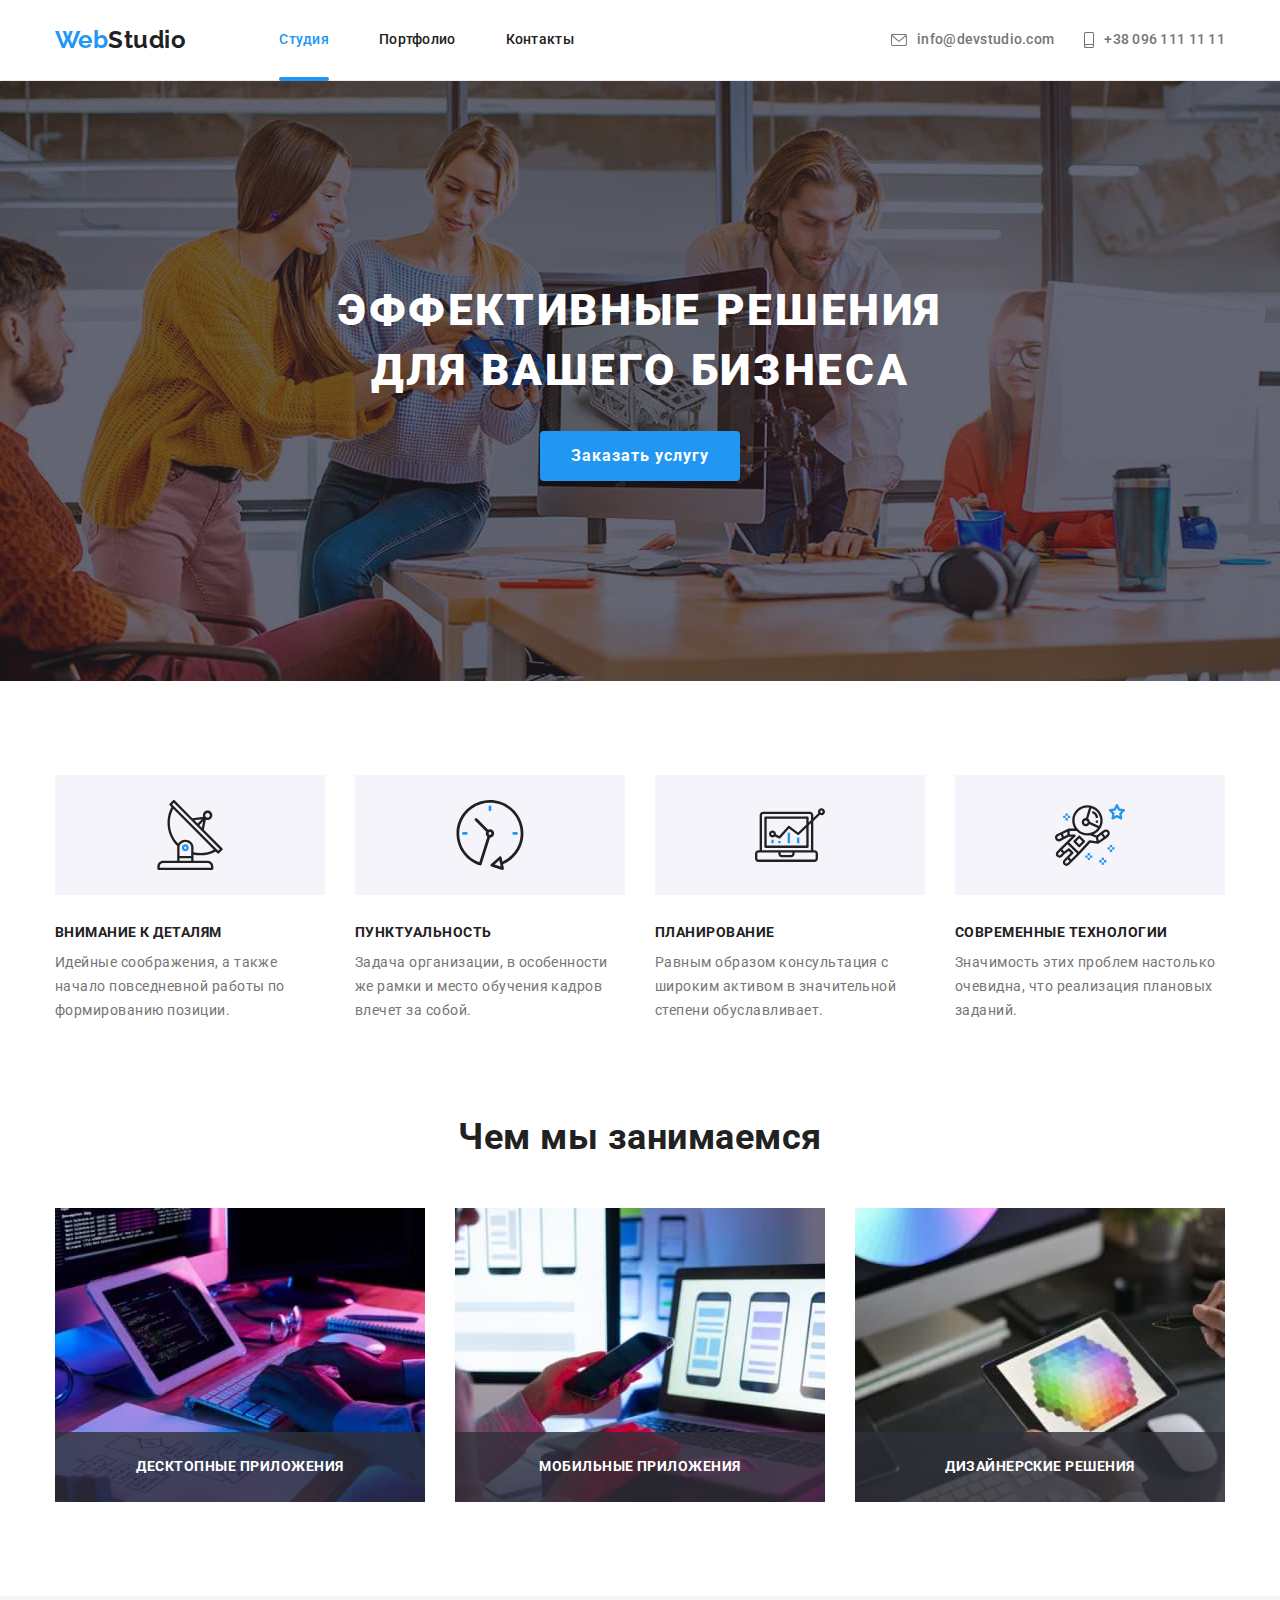
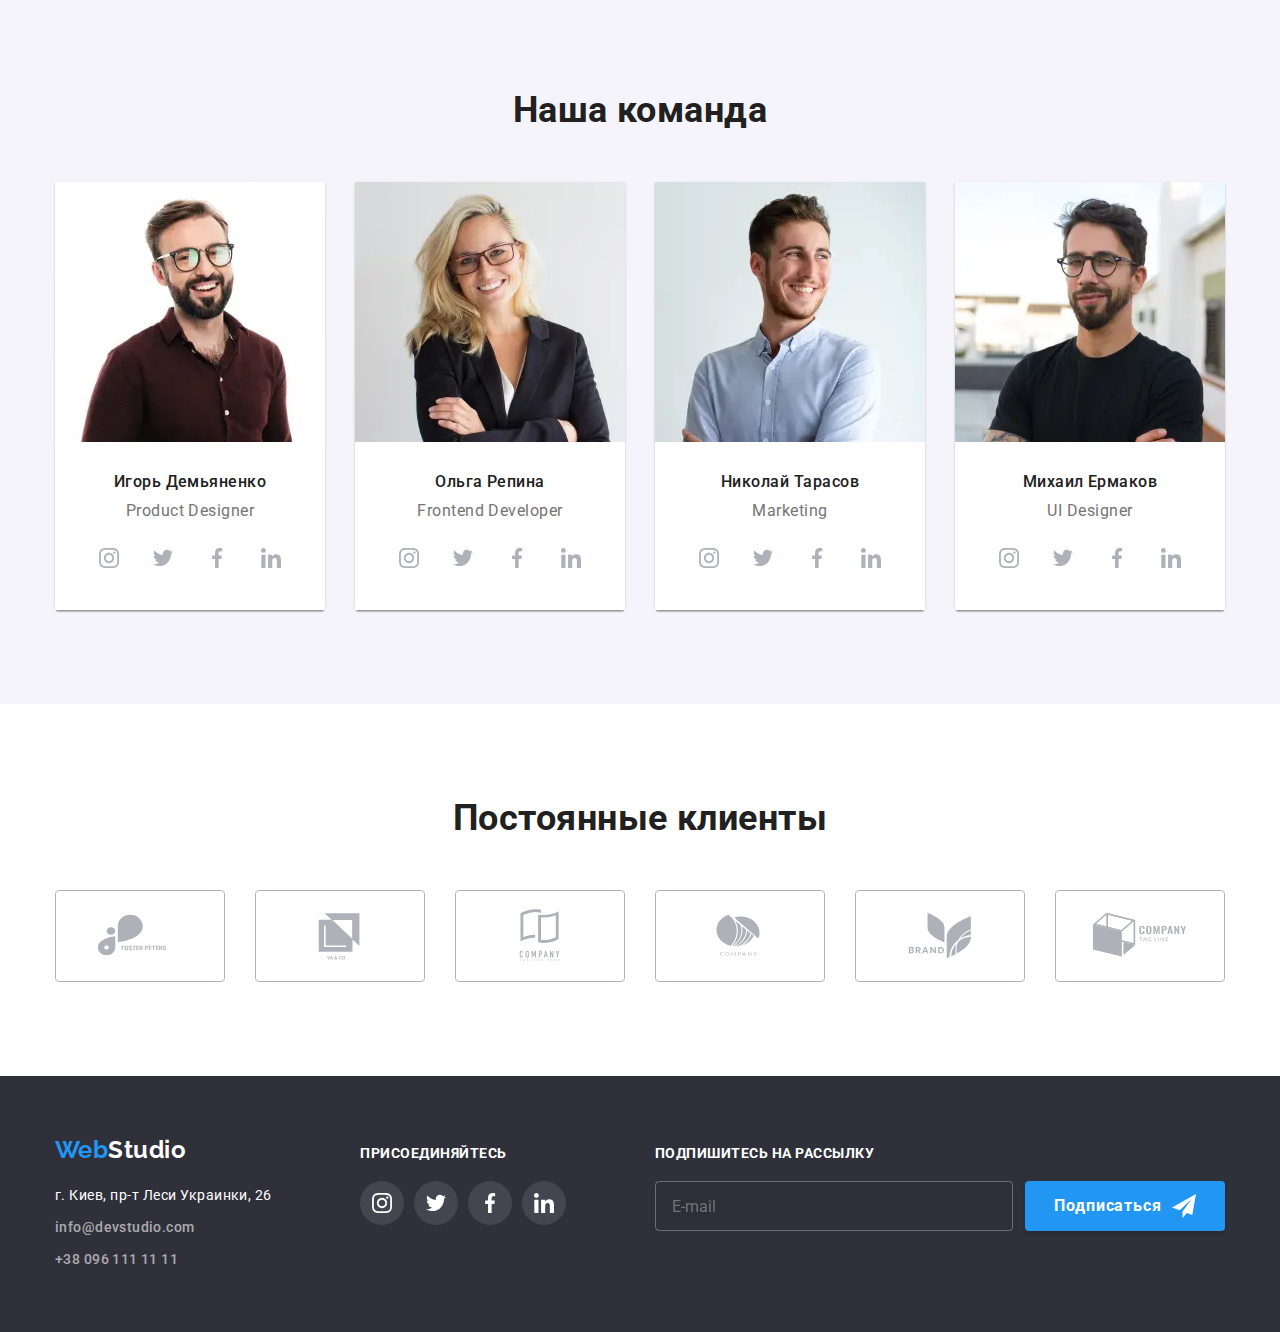
==== commit 465d3a7b: "fixed" ====
--- a/index.html
+++ b/index.html
@@ -253,7 +253,7 @@
         </div>
       </section>
       <!-- Команда -->
-      <section class="teem section">
+      <section class="team section">
         <div class="container">
           <h2 class="section__title">Наша команда</h2>
           <ul class="team__list list">
@@ -305,14 +305,14 @@
                   "
                 />
                 <img
-                  class="teem__img"
+                  class="team__img"
                   src="#"
                   alt="Игорь Демьяненко"
                   loading="lazy"
                 />
               </picture>
               <!-- <img
-                class="teem__img"
+                class="team__img"
                 src="./images/demyanenko.jpg"
                 alt="Игорь Демьяненко"
                 width="270"
@@ -321,7 +321,7 @@
               <div class="team__box">
                 <h3 class="team__title">Игорь Демьяненко</h3>
                 <p class="team__desc" lang="en">Product Designer</p>
-                <ul class="teem__social list social-list">
+                <ul class="team__social list social-list">
                   <li class="social-list__item">
                     <a href="" class="social-list__link" target="_blank">
                       <svg class="social-list__icon" width="20" height="20">
@@ -409,14 +409,14 @@
                   "
                 />
                 <img
-                  class="teem__img"
+                  class="team__img"
                   src="#"
                   alt="Ольга Репина"
                   loading="lazy"
                 />
               </picture>
               <!-- <img
-                class="teem__img"
+                class="team__img"
                 src="./images/repina.jpg"
                 alt="Ольга Репина"
                 width="270"
@@ -425,7 +425,7 @@
               <div class="team__box">
                 <h3 class="team__title">Ольга Репина</h3>
                 <p class="team__desc" lang="en">Frontend Developer</p>
-                <ul class="teem__social list social-list">
+                <ul class="team__social list social-list">
                   <li class="social-list__item">
                     <a href="" class="social-list__link" target="_blank">
                       <svg class="social-list__icon" width="20" height="20">
@@ -513,14 +513,14 @@
                   "
                 />
                 <img
-                  class="teem__img"
+                  class="team__img"
                   src="#"
                   alt="Николай Тарасов"
                   loading="lazy"
                 />
               </picture>
               <!-- <img
-                class="teem__img"
+                class="team__img"
                 src="./images/tarasov.jpg"
                 alt="Николай Тарасов"
                 width="270"
@@ -529,7 +529,7 @@
               <div class="team__box">
                 <h3 class="team__title">Николай Тарасов</h3>
                 <p class="team__desc" lang="en">Marketing</p>
-                <ul class="teem__social list social-list">
+                <ul class="team__social list social-list">
                   <li class="social-list__item">
                     <a href="" class="social-list__link" target="_blank">
                       <svg class="social-list__icon" width="20" height="20">
@@ -617,14 +617,14 @@
                   "
                 />
                 <img
-                  class="teem__img"
+                  class="team__img"
                   src="#"
                   alt="Михаил Ермаков"
                   loading="lazy"
                 />
               </picture>
               <!-- <img
-                class="teem__img"
+                class="team__img"
                 src="./images/yermakov.jpg"
                 alt="Михаил Ермаков"
                 width="270"
@@ -633,7 +633,7 @@
               <div class="team__box">
                 <h3 class="team__title">Михаил Ермаков</h3>
                 <p class="team__desc" lang="en">UI Designer</p>
-                <ul class="teem__social list social-list">
+                <ul class="team__social list social-list">
                   <li class="social-list__item">
                     <a href="" class="social-list__link" target="_blank">
                       <svg class="social-list__icon" width="20" height="20">
--- a/css/main.min.css
+++ b/css/main.min.css
@@ -1 +1,1504 @@
-.visually-hidden{position:absolute;white-space:nowrap;width:1px;height:1px;overflow:hidden;border:0;padding:0;clip:rect(0 0 0 0);-webkit-clip-path:inset(50%);clip-path:inset(50%);margin:-1px}.header-container{display:-webkit-box;display:-ms-flexbox;display:flex;-webkit-box-pack:justify;-ms-flex-pack:justify;justify-content:space-between;-webkit-box-align:center;-ms-flex-align:center;align-items:center}body{font-family:"Roboto",sans-serif;letter-spacing:.03em;color:#757575;background-color:#fff}body,h1,h2,h3,h4,p,ul,li{margin:0}ul{padding:0}button{cursor:pointer}img{display:block;max-width:100%;height:auto}.list{list-style-type:none}.link{text-decoration:none;font-weight:500;font-size:14px;line-height:1.14;letter-spacing:.02em;color:#212121;-webkit-transition-property:color;transition-property:color;-webkit-transition-duration:250ms;transition-duration:250ms;-webkit-transition-timing-function:cubic-bezier(0.4, 0, 0.2, 1);transition-timing-function:cubic-bezier(0.4, 0, 0.2, 1)}.link:hover,.link:focus{color:#2196f3}.button{display:block;min-width:200px;height:50px;background-color:#2196f3;-webkit-box-shadow:0px 4px 4px rgba(0,0,0,.15);box-shadow:0px 4px 4px rgba(0,0,0,.15);border-radius:4px;border-style:none;font-weight:700;font-size:16px;line-height:1.88;text-align:center;letter-spacing:.06em;color:#fff;-webkit-transition:background-color 250ms cubic-bezier(0.4, 0, 0.2, 1);transition:background-color 250ms cubic-bezier(0.4, 0, 0.2, 1)}.button:hover,.button:focus{background-color:#188ce8}.container{width:100%;margin:0 auto;padding-left:15px;padding-right:15px}@media screen and (min-width: 480px){.container{width:480px}}@media screen and (min-width: 768px){.container{width:768px}}@media screen and (min-width: 1200px){.container{width:1200px}}.section{padding-top:60px;padding-bottom:60px}@media screen and (min-width: 1200px){.section{padding-top:94px;padding-bottom:94px}}.section__title{margin-bottom:30px;font-weight:700;font-size:28px;line-height:1.18;text-align:center;color:#212121}@media screen and (min-width: 1200px){.section__title{margin-bottom:50px;font-weight:700;font-size:36px;line-height:1.16;text-align:center}}.burger-menu{display:-webkit-box;display:-ms-flexbox;display:flex;-webkit-box-pack:center;-ms-flex-pack:center;justify-content:center;-webkit-box-align:center;-ms-flex-align:center;align-items:center;width:40px;height:40px;border:none;background-color:transparent}.burger-menu .burger-menu__icon{fill:currentColor;-webkit-transition:fill 250ms cubic-bezier(0.4, 0, 0.2, 1);transition:fill 250ms cubic-bezier(0.4, 0, 0.2, 1)}.burger-menu:hover .burger-menu__icon,.burger-menu:focus .burger-menu__icon{fill:#2196f3}@media screen and (min-width: 768px){.burger-menu{display:none}}.social-list{display:-webkit-box;display:-ms-flexbox;display:flex;-webkit-box-pack:center;-ms-flex-pack:center;justify-content:center;-webkit-box-align:center;-ms-flex-align:center;align-items:center}.social-list__item{width:44px;height:44px;margin-right:10px}.social-list__item:last-child{margin-right:0}.social-list__link{width:100%;height:100%;display:-webkit-box;display:-ms-flexbox;display:flex;-webkit-box-pack:center;-ms-flex-pack:center;justify-content:center;-webkit-box-align:center;-ms-flex-align:center;align-items:center;border-radius:50%;background-color:#fff;-webkit-transition:background-color 250ms cubic-bezier(0.4, 0, 0.2, 1);transition:background-color 250ms cubic-bezier(0.4, 0, 0.2, 1)}.social-list__link:hover,.social-list__link:focus{background-color:#2196f3}.social-list__link:hover .social-list__icon,.social-list__link:focus .social-list__icon{fill:#fff}.social-list__icon{width:20px;height:20px;fill:#afb1b8;-webkit-transition:fill 250ms cubic-bezier(0.4, 0, 0.2, 1);transition:fill 250ms cubic-bezier(0.4, 0, 0.2, 1)}.logo{display:inline-block;font-family:Raleway,sans-serif;font-weight:700;font-size:24px;line-height:1.17;text-decoration:none}.logo .logo-web{color:#2196f3}.header__logo{color:#212121;padding-top:16px;padding-bottom:16px}@media screen and (min-width: 1200px){.header__logo{margin-right:93px}}.footer__logo{display:block;margin-bottom:20px;text-align:center;color:#fff}@media screen and (min-width: 1200px){.footer__logo{text-align:left}}.nav{display:none}@media screen and (min-width: 768px){.nav{display:-webkit-box;display:-ms-flexbox;display:flex;-webkit-box-pack:center;-ms-flex-pack:center;justify-content:center;-webkit-box-align:center;-ms-flex-align:center;align-items:center}}.nav__list{display:-webkit-box;display:-ms-flexbox;display:flex}.nav__item:not(:last-child){margin-right:50px}.nav__link{display:block;padding-top:32px;padding-bottom:32px}.nav__link.current{position:relative;color:#2196f3}.nav__link.current::after{content:"";position:absolute;left:0;bottom:-1px;display:block;width:100%;height:4px;background-color:#2196f3;border-radius:2px}.contact{display:none}@media screen and (min-width: 768px){.contact{display:-webkit-box;display:-ms-flexbox;display:flex;-webkit-box-orient:vertical;-webkit-box-direction:normal;-ms-flex-direction:column;flex-direction:column;-webkit-box-align:start;-ms-flex-align:start;align-items:start}}@media screen and (min-width: 1200px){.contact{display:-webkit-box;display:-ms-flexbox;display:flex;-webkit-box-orient:horizontal;-webkit-box-direction:normal;-ms-flex-direction:row;flex-direction:row;margin-left:auto}}@media screen and (min-width: 1200px){.contact__item:not(:last-child){margin-right:30px}}.contact__link{display:-webkit-box;display:-ms-flexbox;display:flex;-webkit-box-pack:center;-ms-flex-pack:center;justify-content:center;-webkit-box-align:center;-ms-flex-align:center;align-items:center;color:#757575;padding-top:5px;padding-bottom:5px}.contact__link:hover .contact__icon,.contact__link:focus .contact__icon{fill:#2196f3}.contact__icon{-webkit-transition:fill 250ms cubic-bezier(0.4, 0, 0.2, 1);transition:fill 250ms cubic-bezier(0.4, 0, 0.2, 1)}.contact__icon.envelope{width:14px;height:10px;margin-right:8px;fill:currentColor}@media screen and (min-width: 1200px){.contact__icon.envelope{width:16px;height:12px;margin-right:10px}}.contact__icon.smartphone{width:10px;height:14px;margin-right:8px;fill:currentColor}@media screen and (min-width: 1200px){.contact__icon.smartphone{width:10px;height:16px;margin-right:10px}}.mob-menu{position:fixed;top:0;left:0;background-color:#fff;width:100vw;height:100vh;z-index:20}.mob-menu.is-hidden{visibility:hidden;opacity:0;pointer-events:none}.mob-menu__container{position:relative;display:-webkit-box;display:-ms-flexbox;display:flex;-webkit-box-orient:vertical;-webkit-box-direction:normal;-ms-flex-direction:column;flex-direction:column;-webkit-box-pack:justify;-ms-flex-pack:justify;justify-content:space-between;height:100%;padding-top:48px;padding-bottom:48px;padding-left:40px;padding-right:40px}.mob-menu__button--close{position:absolute;right:15px;top:10px;display:-webkit-box;display:-ms-flexbox;display:flex;-webkit-box-pack:center;-ms-flex-pack:center;justify-content:center;-webkit-box-align:center;-ms-flex-align:center;align-items:center;width:40px;height:40px;border:none;background-color:transparent}.mob-menu__button--close .mob-menu__icon{fill:currentColor;-webkit-transition:fill 250ms cubic-bezier(0.4, 0, 0.2, 1);transition:fill 250ms cubic-bezier(0.4, 0, 0.2, 1)}.mob-menu__button--close:hover .mob-menu__icon,.mob-menu__button--close:focus .mob-menu__icon{fill:#2196f3}.mob-menu__item:not(:last-child){margin-bottom:32px}.mob-menu__link{display:block;font-size:40px;line-height:1.18;color:#212121}.mob-menu__contacts-box{margin-top:auto}.mob-contacts{margin-bottom:64px}.mob-contacts__item:not(:last-child){margin-bottom:32px}.mob-contacts__link{font-size:24px;line-height:1.17;color:#757575}.mob-contacts__link--highlighted{font-size:34px;line-height:1,18;color:#2196f3}@media screen and (min-width: 320px)and (max-width: 380px){.mob-contacts__link--highlighted{font-size:26px}}.mob-social{display:-webkit-box;display:-ms-flexbox;display:flex}.mob-social__item:not(:last-child){padding-right:10px;border-right:1px solid rgba(33,33,33,.2);margin-right:10px}.mob-social__link{font-size:4vw;line-height:1.22;color:#2196f3}.footer-contacts{text-align:center;margin-bottom:60px}@media screen and (min-width: 1200px){.footer-contacts{text-align:left;margin-bottom:0}}.footer-contacts__adress{display:block;margin-bottom:8px;text-decoration:none;font-style:normal;font-size:14px;line-height:1.71;color:#fff}.footer-contacts__item:not(:last-child){margin-bottom:8px}.footer-contacts__link{line-height:1.71;letter-spacing:.03em;color:rgba(255,255,255,.6)}.footer-social{display:inline-block}.footer__text--inviting{display:block;margin-bottom:20px;font-weight:700;font-size:14px;text-align:center;text-transform:uppercase;color:#fff}@media screen and (min-width: 1200px){.footer__text--inviting{text-align:left}}.footer-social__list{display:-webkit-box;display:-ms-flexbox;display:flex;-webkit-box-pack:center;-ms-flex-pack:center;justify-content:center;-webkit-box-align:center;-ms-flex-align:center;align-items:center;margin-bottom:60px}@media screen and (min-width: 1200px){.footer-social__list{margin-bottom:0px}}.footer-social__item{width:44px;height:44px;margin-right:10px}.footer-social__item:last-child{margin-right:0}.footer-social__link{width:100%;height:100%;display:-webkit-box;display:-ms-flexbox;display:flex;-webkit-box-pack:center;-ms-flex-pack:center;justify-content:center;-webkit-box-align:center;-ms-flex-align:center;align-items:center;border-radius:50%;background:rgba(255,255,255,.1);-webkit-transition:background-color 250ms cubic-bezier(0.4, 0, 0.2, 1);transition:background-color 250ms cubic-bezier(0.4, 0, 0.2, 1)}.footer-social__link:hover,.footer-social__link:focus{background-color:#2196f3}.footer-social__icon{width:20px;height:20px;fill:#fff}.footer-form{width:100%}@media screen and (min-width: 1200px){.footer-form{width:570px}}.footer-form{text-align:center}@media screen and (min-width: 1200px){.footer-form__envelop{display:-webkit-box;display:-ms-flexbox;display:flex}}.footer-form__input{display:block;width:100%;height:50px;padding:15px 16px;margin-bottom:20px;font-size:16px;line-height:1.25;color:rgba(255,255,255,.6);background-color:inherit;border:1px solid rgba(255,255,255,.3);-webkit-filter:drop-shadow(0px 4px 4px rgba(0, 0, 0, 0.15));filter:drop-shadow(0px 4px 4px rgba(0, 0, 0, 0.15));border-radius:4px}@media screen and (min-width: 768px){.footer-form__input{margin-left:auto;margin-right:auto;width:450px}}@media screen and (min-width: 1200px){.footer-form__input{width:358px;margin-right:12px;margin-bottom:0}}.footer-form__button{display:-webkit-inline-box;display:-ms-inline-flexbox;display:inline-flex;-webkit-box-pack:center;-ms-flex-pack:center;justify-content:center;-webkit-box-align:center;-ms-flex-align:center;align-items:center}.footer-form__button::after{content:"";margin-left:10px;width:24px;height:24px;background-image:url(../images/icon-send.svg)}.hero{width:100%;padding-top:118px;padding-bottom:118px;margin-right:auto;margin-left:auto;background-color:#2f303a;background-image:-webkit-gradient(linear, left top, right top, from(rgba(47, 48, 58, 0.4)), color-stop(40%, rgba(47, 48, 58, 0.4))),url(" ../images/hero-bg/hero-mobile.jpg");background-image:linear-gradient(to right, rgba(47, 48, 58, 0.4), rgba(47, 48, 58, 0.4) 40%),url(" ../images/hero-bg/hero-mobile.jpg");background-repeat:no-repeat;background-position:center;background-size:cover;max-width:480px;height:400px}@media screen and (min-device-pixel-ratio: 2),(-webkit-min-device-pixel-ratio: 2),(min-resolution: 192dpi),(min-resolution: 2dppx){.hero{background-image:-webkit-gradient(linear, left top, right top, from(rgba(47, 48, 58, 0.4)), color-stop(40%, rgba(47, 48, 58, 0.4))),url("../images/hero-bg/hero-mobile@2x.jpg");background-image:linear-gradient(to right, rgba(47, 48, 58, 0.4), rgba(47, 48, 58, 0.4) 40%),url("../images/hero-bg/hero-mobile@2x.jpg")}}@media screen and (min-width: 481px){.hero{background-image:-webkit-gradient(linear, left top, right top, from(rgba(47, 48, 58, 0.4)), color-stop(40%, rgba(47, 48, 58, 0.4))),url("../images/hero-bg/hero-tablet.jpg");background-image:linear-gradient(to right, rgba(47, 48, 58, 0.4), rgba(47, 48, 58, 0.4) 40%),url("../images/hero-bg/hero-tablet.jpg");max-width:768px}}@media screen and (min-width: 481px)and (min-device-pixel-ratio: 2),screen and (min-width: 481px)and (-webkit-min-device-pixel-ratio: 2),screen and (min-width: 481px)and (min-resolution: 192dpi),screen and (min-width: 481px)and (min-resolution: 2dppx){.hero{background-image:-webkit-gradient(linear, left top, right top, from(rgba(47, 48, 58, 0.4)), color-stop(40%, rgba(47, 48, 58, 0.4))),url("../images/hero-bg/hero-tablet@2x.jpg");background-image:linear-gradient(to right, rgba(47, 48, 58, 0.4), rgba(47, 48, 58, 0.4) 40%),url("../images/hero-bg/hero-tablet@2x.jpg")}}@media screen and (min-width: 769px){.hero{padding-top:200px;padding-bottom:200px;background-image:-webkit-gradient(linear, left top, right top, from(rgba(47, 48, 58, 0.4)), color-stop(40%, rgba(47, 48, 58, 0.4))),url("../images/hero-bg/hero-desctop.jpg");background-image:linear-gradient(to right, rgba(47, 48, 58, 0.4), rgba(47, 48, 58, 0.4) 40%),url("../images/hero-bg/hero-desctop.jpg");max-width:1600px;height:600px}}@media screen and (min-width: 769px)and (min-device-pixel-ratio: 2),screen and (min-width: 769px)and (-webkit-min-device-pixel-ratio: 2),screen and (min-width: 769px)and (min-resolution: 192dpi),screen and (min-width: 769px)and (min-resolution: 2dppx){.hero{background-image:-webkit-gradient(linear, left top, right top, from(rgba(47, 48, 58, 0.4)), color-stop(40%, rgba(47, 48, 58, 0.4))),url("../images/hero-bg/hero-desctop@2x.jpg");background-image:linear-gradient(to right, rgba(47, 48, 58, 0.4), rgba(47, 48, 58, 0.4) 40%),url("../images/hero-bg/hero-desctop@2x.jpg")}}.hero__title{margin-left:auto;margin-right:auto;margin-bottom:30px;font-weight:900;font-size:26px;line-height:1.62;text-align:center;letter-spacing:.06em;text-transform:uppercase;color:#fff}@media screen and (min-width: 480px){.hero__title{max-width:360px}}@media screen and (min-width: 1200px){.hero__title{max-width:696px;font-size:44px;line-height:1.36}}.hero__button{margin-left:auto;margin-right:auto}.features__list{margin-bottom:-30px}@media screen and (min-width: 768px){.features__list{display:-webkit-box;display:-ms-flexbox;display:flex;-ms-flex-wrap:wrap;flex-wrap:wrap;margin-left:-30px}}.features__item{width:100%}.features__item:not(:last-child){margin-bottom:30px}@media screen and (min-width: 768px){.features__item{-ms-flex-preferred-size:calc(100% / 2 - 30px);flex-basis:calc(100% / 2 - 30px);margin-left:30px}}@media screen and (min-width: 1200px){.features__item{-ms-flex-preferred-size:calc(100% / 4 - 30px);flex-basis:calc(100% / 4 - 30px);margin-left:30px}}.features__image{position:relative;width:100%;height:120px;background-color:#f5f4fa}.features__icon{position:absolute;top:50%;left:50%;-webkit-transform:translate(-50%, -50%);transform:translate(-50%, -50%);width:70px;height:70px}.features__title{margin-bottom:10px;padding-top:30px;font-weight:700;font-size:14px;line-height:1.14;text-transform:uppercase;text-align:center;color:#212121}@media screen and (min-width: 768px){.features__title{text-align:left}}.features__descr{font-size:14px;line-height:1.71}.works{display:none}@media screen and (min-width: 1200px){.works{display:block;padding-top:0px;padding-bottom:94px}}.works__list{display:-webkit-box;display:-ms-flexbox;display:flex;-ms-flex-wrap:wrap;flex-wrap:wrap;margin-left:-30px}.works__item{position:relative;-ms-flex-preferred-size:calc(100% / 3 - 30px);flex-basis:calc(100% / 3 - 30px);margin-left:30px}.works__decs{position:absolute;width:370px;height:70px;left:0;bottom:0;display:-webkit-box;display:-ms-flexbox;display:flex;-webkit-box-pack:center;-ms-flex-pack:center;justify-content:center;-webkit-box-align:center;-ms-flex-align:center;align-items:center;background-color:rgba(47,48,58,.8);font-weight:700;font-size:14px;line-height:1.14;text-transform:uppercase;text-align:center;color:#fff}.teem{background-color:#f5f4fa}@media screen and (min-width: 768px){.team__list{display:-webkit-box;display:-ms-flexbox;display:flex;-ms-flex-wrap:wrap;flex-wrap:wrap;margin-left:-30px;margin-bottom:-30px}}.team__item{margin-bottom:30px;-webkit-box-shadow:0px 1px 3px rgba(0,0,0,.12),0px 1px 1px rgba(0,0,0,.14),0px 2px 1px rgba(0,0,0,.2);box-shadow:0px 1px 3px rgba(0,0,0,.12),0px 1px 1px rgba(0,0,0,.14),0px 2px 1px rgba(0,0,0,.2);border-radius:0px 0px 4px 4px}@media screen and (min-width: 768px){.team__item{-ms-flex-preferred-size:calc(100% / 2 - 30px);flex-basis:calc(100% / 2 - 30px);margin-left:30px}}@media screen and (min-width: 1200px){.team__item{-ms-flex-preferred-size:calc(100% / 4 - 30px);flex-basis:calc(100% / 4 - 30px);margin-left:30px}}.team__box{padding-top:30px;padding-bottom:24px;background-color:#fff}@media screen and (min-width: 1200px){.team__box{padding-bottom:30px}}.team__title{margin-bottom:10px;font-weight:500;font-size:16px;line-height:1.19;text-align:center;color:#212121}.team__desc{margin-bottom:16px;font-size:16px;line-height:1.19;text-align:center;color:#757575}.clients__list{display:-webkit-box;display:-ms-flexbox;display:flex;-ms-flex-wrap:wrap;flex-wrap:wrap;margin-left:-30px;margin-bottom:-30px}.clients__item{-ms-flex-preferred-size:calc(100% / 2 - 30px);flex-basis:calc(100% / 2 - 30px);margin-left:30px;margin-bottom:30px;height:92px}@media screen and (min-width: 768px){.clients__item{-ms-flex-preferred-size:calc(100% / 3 - 30px);flex-basis:calc(100% / 3 - 30px)}}@media screen and (min-width: 1200px){.clients__item{-ms-flex-preferred-size:calc(100% / 6 - 30px);flex-basis:calc(100% / 6 - 30px)}}.clients__link{display:-webkit-box;display:-ms-flexbox;display:flex;-webkit-box-pack:center;-ms-flex-pack:center;justify-content:center;-webkit-box-align:center;-ms-flex-align:center;align-items:center;width:100%;height:100%;border:1px solid #afb1b8;border-radius:4px;-webkit-transition:border 250ms cubic-bezier(0.4, 0, 0.2, 1);transition:border 250ms cubic-bezier(0.4, 0, 0.2, 1)}.clients__link:hover,.clients__link:focus{border:1px solid #2196f3}.clients__link:hover .clients__icon,.clients__link:focus .clients__icon{fill:#2196f3}.clients__icon{width:106px;height:60px;fill:#afb1b8;-webkit-transition:fill 250ms cubic-bezier(0.4, 0, 0.2, 1);transition:fill 250ms cubic-bezier(0.4, 0, 0.2, 1)}.header{border-bottom:1px solid #ececec}@media screen and (min-width: 1200px){.header-container{display:-webkit-box;display:-ms-flexbox;display:flex;-webkit-box-pack:center;-ms-flex-pack:center;justify-content:center;-webkit-box-align:center;-ms-flex-align:center;align-items:center}}.footer{padding-top:60px;padding-bottom:60px;background-color:#2f303a}.footer-container{text-align:center}@media screen and (min-width: 768px){.footer-container{display:-webkit-box;display:-ms-flexbox;display:flex;-ms-flex-wrap:wrap;flex-wrap:wrap;-ms-flex-pack:distribute;justify-content:space-around}}@media screen and (min-width: 1200px){.footer-container{display:-webkit-box;display:-ms-flexbox;display:flex;-webkit-box-pack:justify;-ms-flex-pack:justify;justify-content:space-between;-webkit-box-align:baseline;-ms-flex-align:baseline;align-items:baseline}}/*# sourceMappingURL=main.min.css.map */+.visually-hidden {
+  position: absolute;
+  white-space: nowrap;
+  width: 1px;
+  height: 1px;
+  overflow: hidden;
+  border: 0;
+  padding: 0;
+  clip: rect(0 0 0 0);
+  -webkit-clip-path: inset(50%);
+  clip-path: inset(50%);
+  margin: -1px;
+}
+.header-container {
+  display: -webkit-box;
+  display: -ms-flexbox;
+  display: flex;
+  -webkit-box-pack: justify;
+  -ms-flex-pack: justify;
+  justify-content: space-between;
+  -webkit-box-align: center;
+  -ms-flex-align: center;
+  align-items: center;
+}
+body {
+  font-family: 'Roboto', sans-serif;
+  letter-spacing: 0.03em;
+  color: #757575;
+  background-color: #fff;
+}
+body,
+h1,
+h2,
+h3,
+h4,
+p,
+ul,
+li {
+  margin: 0;
+}
+ul {
+  padding: 0;
+}
+button {
+  cursor: pointer;
+}
+img {
+  display: block;
+  max-width: 100%;
+  height: auto;
+}
+.list {
+  list-style-type: none;
+}
+.link {
+  text-decoration: none;
+  font-weight: 500;
+  font-size: 14px;
+  line-height: 1.14;
+  letter-spacing: 0.02em;
+  color: #212121;
+  -webkit-transition-property: color;
+  transition-property: color;
+  -webkit-transition-duration: 250ms;
+  transition-duration: 250ms;
+  -webkit-transition-timing-function: cubic-bezier(0.4, 0, 0.2, 1);
+  transition-timing-function: cubic-bezier(0.4, 0, 0.2, 1);
+}
+.link:hover,
+.link:focus {
+  color: #2196f3;
+}
+.button {
+  display: block;
+  min-width: 200px;
+  height: 50px;
+  background-color: #2196f3;
+  -webkit-box-shadow: 0px 4px 4px rgba(0, 0, 0, 0.15);
+  box-shadow: 0px 4px 4px rgba(0, 0, 0, 0.15);
+  border-radius: 4px;
+  border-style: none;
+  font-weight: 700;
+  font-size: 16px;
+  line-height: 1.88;
+  text-align: center;
+  letter-spacing: 0.06em;
+  color: #fff;
+  -webkit-transition: background-color 250ms cubic-bezier(0.4, 0, 0.2, 1);
+  transition: background-color 250ms cubic-bezier(0.4, 0, 0.2, 1);
+}
+.button:hover,
+.button:focus {
+  background-color: #188ce8;
+}
+.container {
+  width: 100%;
+  margin: 0 auto;
+  padding-left: 15px;
+  padding-right: 15px;
+}
+@media screen and (min-width: 480px) {
+  .container {
+    width: 480px;
+  }
+}
+@media screen and (min-width: 768px) {
+  .container {
+    width: 768px;
+  }
+}
+@media screen and (min-width: 1200px) {
+  .container {
+    width: 1200px;
+  }
+}
+.section {
+  padding-top: 60px;
+  padding-bottom: 60px;
+}
+@media screen and (min-width: 1200px) {
+  .section {
+    padding-top: 94px;
+    padding-bottom: 94px;
+  }
+}
+.section__title {
+  margin-bottom: 30px;
+  font-weight: 700;
+  font-size: 28px;
+  line-height: 1.18;
+  text-align: center;
+  color: #212121;
+}
+@media screen and (min-width: 1200px) {
+  .section__title {
+    margin-bottom: 50px;
+    font-weight: 700;
+    font-size: 36px;
+    line-height: 1.16;
+    text-align: center;
+  }
+}
+.burger-menu {
+  display: -webkit-box;
+  display: -ms-flexbox;
+  display: flex;
+  -webkit-box-pack: center;
+  -ms-flex-pack: center;
+  justify-content: center;
+  -webkit-box-align: center;
+  -ms-flex-align: center;
+  align-items: center;
+  width: 40px;
+  height: 40px;
+  border: none;
+  background-color: transparent;
+}
+.burger-menu .burger-menu__icon {
+  fill: currentColor;
+  -webkit-transition: fill 250ms cubic-bezier(0.4, 0, 0.2, 1);
+  transition: fill 250ms cubic-bezier(0.4, 0, 0.2, 1);
+}
+.burger-menu:hover .burger-menu__icon,
+.burger-menu:focus .burger-menu__icon {
+  fill: #2196f3;
+}
+@media screen and (min-width: 768px) {
+  .burger-menu {
+    display: none;
+  }
+}
+.social-list {
+  display: -webkit-box;
+  display: -ms-flexbox;
+  display: flex;
+  -webkit-box-pack: center;
+  -ms-flex-pack: center;
+  justify-content: center;
+  -webkit-box-align: center;
+  -ms-flex-align: center;
+  align-items: center;
+}
+.social-list__item {
+  width: 44px;
+  height: 44px;
+  margin-right: 10px;
+}
+.social-list__item:last-child {
+  margin-right: 0;
+}
+.social-list__link {
+  width: 100%;
+  height: 100%;
+  display: -webkit-box;
+  display: -ms-flexbox;
+  display: flex;
+  -webkit-box-pack: center;
+  -ms-flex-pack: center;
+  justify-content: center;
+  -webkit-box-align: center;
+  -ms-flex-align: center;
+  align-items: center;
+  border-radius: 50%;
+  background-color: #fff;
+  -webkit-transition: background-color 250ms cubic-bezier(0.4, 0, 0.2, 1);
+  transition: background-color 250ms cubic-bezier(0.4, 0, 0.2, 1);
+}
+.social-list__link:hover,
+.social-list__link:focus {
+  background-color: #2196f3;
+}
+.social-list__link:hover .social-list__icon,
+.social-list__link:focus .social-list__icon {
+  fill: #fff;
+}
+.social-list__icon {
+  width: 20px;
+  height: 20px;
+  fill: #afb1b8;
+  -webkit-transition: fill 250ms cubic-bezier(0.4, 0, 0.2, 1);
+  transition: fill 250ms cubic-bezier(0.4, 0, 0.2, 1);
+}
+.logo {
+  display: inline-block;
+  font-family: Raleway, sans-serif;
+  font-weight: 700;
+  font-size: 24px;
+  line-height: 1.17;
+  text-decoration: none;
+}
+.logo .logo-web {
+  color: #2196f3;
+}
+.header__logo {
+  color: #212121;
+  padding-top: 16px;
+  padding-bottom: 16px;
+}
+@media screen and (min-width: 1200px) {
+  .header__logo {
+    margin-right: 93px;
+  }
+}
+.footer__logo {
+  display: block;
+  margin-bottom: 20px;
+  text-align: center;
+  color: #fff;
+}
+@media screen and (min-width: 1200px) {
+  .footer__logo {
+    text-align: left;
+  }
+}
+.nav {
+  display: none;
+}
+@media screen and (min-width: 768px) {
+  .nav {
+    display: -webkit-box;
+    display: -ms-flexbox;
+    display: flex;
+    -webkit-box-pack: center;
+    -ms-flex-pack: center;
+    justify-content: center;
+    -webkit-box-align: center;
+    -ms-flex-align: center;
+    align-items: center;
+  }
+}
+.nav__list {
+  display: -webkit-box;
+  display: -ms-flexbox;
+  display: flex;
+}
+.nav__item:not(:last-child) {
+  margin-right: 50px;
+}
+.nav__link {
+  display: block;
+  padding-top: 32px;
+  padding-bottom: 32px;
+}
+.nav__link.current {
+  position: relative;
+  color: #2196f3;
+}
+.nav__link.current::after {
+  content: '';
+  position: absolute;
+  left: 0;
+  bottom: -1px;
+  display: block;
+  width: 100%;
+  height: 4px;
+  background-color: #2196f3;
+  border-radius: 2px;
+}
+.contact {
+  display: none;
+}
+@media screen and (min-width: 768px) {
+  .contact {
+    display: -webkit-box;
+    display: -ms-flexbox;
+    display: flex;
+    -webkit-box-orient: vertical;
+    -webkit-box-direction: normal;
+    -ms-flex-direction: column;
+    flex-direction: column;
+    -webkit-box-align: start;
+    -ms-flex-align: start;
+    align-items: start;
+  }
+}
+@media screen and (min-width: 1200px) {
+  .contact {
+    display: -webkit-box;
+    display: -ms-flexbox;
+    display: flex;
+    -webkit-box-orient: horizontal;
+    -webkit-box-direction: normal;
+    -ms-flex-direction: row;
+    flex-direction: row;
+    margin-left: auto;
+  }
+}
+@media screen and (min-width: 1200px) {
+  .contact__item:not(:last-child) {
+    margin-right: 30px;
+  }
+}
+.contact__link {
+  display: -webkit-box;
+  display: -ms-flexbox;
+  display: flex;
+  -webkit-box-pack: center;
+  -ms-flex-pack: center;
+  justify-content: center;
+  -webkit-box-align: center;
+  -ms-flex-align: center;
+  align-items: center;
+  color: #757575;
+  padding-top: 5px;
+  padding-bottom: 5px;
+}
+.contact__link:hover .contact__icon,
+.contact__link:focus .contact__icon {
+  fill: #2196f3;
+}
+.contact__icon {
+  -webkit-transition: fill 250ms cubic-bezier(0.4, 0, 0.2, 1);
+  transition: fill 250ms cubic-bezier(0.4, 0, 0.2, 1);
+}
+.contact__icon.envelope {
+  width: 14px;
+  height: 10px;
+  margin-right: 8px;
+  fill: currentColor;
+}
+@media screen and (min-width: 1200px) {
+  .contact__icon.envelope {
+    width: 16px;
+    height: 12px;
+    margin-right: 10px;
+  }
+}
+.contact__icon.smartphone {
+  width: 10px;
+  height: 14px;
+  margin-right: 8px;
+  fill: currentColor;
+}
+@media screen and (min-width: 1200px) {
+  .contact__icon.smartphone {
+    width: 10px;
+    height: 16px;
+    margin-right: 10px;
+  }
+}
+.mob-menu {
+  position: fixed;
+  top: 0;
+  left: 0;
+  background-color: #fff;
+  width: 100vw;
+  height: 100vh;
+  z-index: 20;
+}
+.mob-menu.is-hidden {
+  visibility: hidden;
+  opacity: 0;
+  pointer-events: none;
+}
+.mob-menu__container {
+  position: relative;
+  display: -webkit-box;
+  display: -ms-flexbox;
+  display: flex;
+  -webkit-box-orient: vertical;
+  -webkit-box-direction: normal;
+  -ms-flex-direction: column;
+  flex-direction: column;
+  -webkit-box-pack: justify;
+  -ms-flex-pack: justify;
+  justify-content: space-between;
+  height: 100%;
+  padding-top: 48px;
+  padding-bottom: 48px;
+  padding-left: 40px;
+  padding-right: 40px;
+}
+.mob-menu__button--close {
+  position: absolute;
+  right: 15px;
+  top: 10px;
+  display: -webkit-box;
+  display: -ms-flexbox;
+  display: flex;
+  -webkit-box-pack: center;
+  -ms-flex-pack: center;
+  justify-content: center;
+  -webkit-box-align: center;
+  -ms-flex-align: center;
+  align-items: center;
+  width: 40px;
+  height: 40px;
+  border: none;
+  background-color: transparent;
+}
+.mob-menu__button--close .mob-menu__icon {
+  fill: currentColor;
+  -webkit-transition: fill 250ms cubic-bezier(0.4, 0, 0.2, 1);
+  transition: fill 250ms cubic-bezier(0.4, 0, 0.2, 1);
+}
+.mob-menu__button--close:hover .mob-menu__icon,
+.mob-menu__button--close:focus .mob-menu__icon {
+  fill: #2196f3;
+}
+.mob-menu__item:not(:last-child) {
+  margin-bottom: 32px;
+}
+.mob-menu__link {
+  display: block;
+  font-size: 40px;
+  line-height: 1.18;
+  color: #212121;
+}
+.mob-menu__contacts-box {
+  margin-top: auto;
+}
+.mob-contacts {
+  margin-bottom: 64px;
+}
+.mob-contacts__item:not(:last-child) {
+  margin-bottom: 32px;
+}
+.mob-contacts__link {
+  font-size: 24px;
+  line-height: 1.17;
+  color: #757575;
+}
+.mob-contacts__link--highlighted {
+  font-size: 34px;
+  line-height: 1, 18;
+  color: #2196f3;
+}
+@media screen and (min-width: 320px) and (max-width: 380px) {
+  .mob-contacts__link--highlighted {
+    font-size: 26px;
+  }
+}
+.mob-social {
+  display: -webkit-box;
+  display: -ms-flexbox;
+  display: flex;
+}
+.mob-social__item:not(:last-child) {
+  padding-right: 10px;
+  border-right: 1px solid rgba(33, 33, 33, 0.2);
+  margin-right: 10px;
+}
+.mob-social__link {
+  font-size: 4vw;
+  line-height: 1.22;
+  color: #2196f3;
+}
+.footer-contacts {
+  text-align: center;
+  margin-bottom: 60px;
+}
+@media screen and (min-width: 1200px) {
+  .footer-contacts {
+    text-align: left;
+    margin-bottom: 0;
+  }
+}
+.footer-contacts__adress {
+  display: block;
+  margin-bottom: 8px;
+  text-decoration: none;
+  font-style: normal;
+  font-size: 14px;
+  line-height: 1.71;
+  color: #fff;
+}
+.footer-contacts__item:not(:last-child) {
+  margin-bottom: 8px;
+}
+.footer-contacts__link {
+  line-height: 1.71;
+  letter-spacing: 0.03em;
+  color: rgba(255, 255, 255, 0.6);
+}
+.footer-social {
+  display: inline-block;
+}
+.footer__text--inviting {
+  display: block;
+  margin-bottom: 20px;
+  font-weight: 700;
+  font-size: 14px;
+  text-align: center;
+  text-transform: uppercase;
+  color: #fff;
+}
+@media screen and (min-width: 1200px) {
+  .footer__text--inviting {
+    text-align: left;
+  }
+}
+.footer-social__list {
+  display: -webkit-box;
+  display: -ms-flexbox;
+  display: flex;
+  -webkit-box-pack: center;
+  -ms-flex-pack: center;
+  justify-content: center;
+  -webkit-box-align: center;
+  -ms-flex-align: center;
+  align-items: center;
+  margin-bottom: 60px;
+}
+@media screen and (min-width: 1200px) {
+  .footer-social__list {
+    margin-bottom: 0px;
+  }
+}
+.footer-social__item {
+  width: 44px;
+  height: 44px;
+  margin-right: 10px;
+}
+.footer-social__item:last-child {
+  margin-right: 0;
+}
+.footer-social__link {
+  width: 100%;
+  height: 100%;
+  display: -webkit-box;
+  display: -ms-flexbox;
+  display: flex;
+  -webkit-box-pack: center;
+  -ms-flex-pack: center;
+  justify-content: center;
+  -webkit-box-align: center;
+  -ms-flex-align: center;
+  align-items: center;
+  border-radius: 50%;
+  background: rgba(255, 255, 255, 0.1);
+  -webkit-transition: background-color 250ms cubic-bezier(0.4, 0, 0.2, 1);
+  transition: background-color 250ms cubic-bezier(0.4, 0, 0.2, 1);
+}
+.footer-social__link:hover,
+.footer-social__link:focus {
+  background-color: #2196f3;
+}
+.footer-social__icon {
+  width: 20px;
+  height: 20px;
+  fill: #fff;
+}
+.footer-form {
+  width: 100%;
+}
+@media screen and (min-width: 1200px) {
+  .footer-form {
+    width: 570px;
+  }
+}
+.footer-form {
+  text-align: center;
+}
+@media screen and (min-width: 1200px) {
+  .footer-form__envelop {
+    display: -webkit-box;
+    display: -ms-flexbox;
+    display: flex;
+  }
+}
+.footer-form__input {
+  display: block;
+  width: 100%;
+  height: 50px;
+  padding: 15px 16px;
+  margin-bottom: 20px;
+  font-size: 16px;
+  line-height: 1.25;
+  color: rgba(255, 255, 255, 0.6);
+  background-color: inherit;
+  border: 1px solid rgba(255, 255, 255, 0.3);
+  -webkit-filter: drop-shadow(0px 4px 4px rgba(0, 0, 0, 0.15));
+  filter: drop-shadow(0px 4px 4px rgba(0, 0, 0, 0.15));
+  border-radius: 4px;
+}
+@media screen and (min-width: 768px) {
+  .footer-form__input {
+    margin-left: auto;
+    margin-right: auto;
+    width: 450px;
+  }
+}
+@media screen and (min-width: 1200px) {
+  .footer-form__input {
+    width: 358px;
+    margin-right: 12px;
+    margin-bottom: 0;
+  }
+}
+.footer-form__button {
+  display: -webkit-inline-box;
+  display: -ms-inline-flexbox;
+  display: inline-flex;
+  -webkit-box-pack: center;
+  -ms-flex-pack: center;
+  justify-content: center;
+  -webkit-box-align: center;
+  -ms-flex-align: center;
+  align-items: center;
+}
+.footer-form__button::after {
+  content: '';
+  margin-left: 10px;
+  width: 24px;
+  height: 24px;
+  background-image: url(../images/icon-send.svg);
+}
+.backdrop {
+  position: fixed;
+  top: 0;
+  left: 0;
+  width: 100vw;
+  height: 100vh;
+  z-index: 50;
+  padding-right: 15px;
+  padding-left: 15px;
+  background-color: rgba(0, 0, 0, 0.2);
+  visibility: visible;
+  opacity: 1;
+  -webkit-transition: opacity 250ms cubic-bezier(0.4, 0, 0.2, 1),
+    visibility 250ms cubic-bezier(0.4, 0, 0.2, 1);
+  transition: opacity 250ms cubic-bezier(0.4, 0, 0.2, 1),
+    visibility 250ms cubic-bezier(0.4, 0, 0.2, 1);
+}
+.backdrop.is-hidden {
+  visibility: hidden;
+  opacity: 0;
+  pointer-events: none;
+}
+.modal {
+  position: absolute;
+  top: 50%;
+  left: 50%;
+  min-width: 450px;
+  min-height: 609px;
+  padding: 40px;
+  background-color: #fff;
+  -webkit-box-shadow: 0px 1px 3px rgba(0, 0, 0, 0.12),
+    0px 1px 1px rgba(0, 0, 0, 0.14), 0px 2px 1px rgba(0, 0, 0, 0.2);
+  box-shadow: 0px 1px 3px rgba(0, 0, 0, 0.12), 0px 1px 1px rgba(0, 0, 0, 0.14),
+    0px 2px 1px rgba(0, 0, 0, 0.2);
+  border-radius: 4px;
+  -webkit-transform: translate(-50%, -50%) scale(1);
+  transform: translate(-50%, -50%) scale(1);
+  -webkit-transition: -webkit-transform 250ms cubic-bezier(0.4, 0, 0.2, 1);
+  transition: -webkit-transform 250ms cubic-bezier(0.4, 0, 0.2, 1);
+  transition: transform 250ms cubic-bezier(0.4, 0, 0.2, 1);
+  transition: transform 250ms cubic-bezier(0.4, 0, 0.2, 1),
+    -webkit-transform 250ms cubic-bezier(0.4, 0, 0.2, 1);
+}
+@media screen and (min-width: 1200px) {
+  .modal {
+    min-width: 528px;
+    min-height: 581px;
+  }
+}
+.btn-close {
+  position: absolute;
+  top: 8px;
+  right: 8px;
+  display: -webkit-box;
+  display: -ms-flexbox;
+  display: flex;
+  -webkit-box-pack: center;
+  -ms-flex-pack: center;
+  justify-content: center;
+  -webkit-box-align: center;
+  -ms-flex-align: center;
+  align-items: center;
+  width: 30px;
+  height: 30px;
+  background-color: #fff;
+  border: 1px solid rgba(0, 0, 0, 0.1);
+  border-radius: 50%;
+  -webkit-transition: fill 250ms cubic-bezier(0.4, 0, 0.2, 1);
+  transition: fill 250ms cubic-bezier(0.4, 0, 0.2, 1);
+}
+.btn-close:hover .btn-close__icon,
+.btn-close:focus .btn-close__icon {
+  fill: #2196f3;
+}
+.btn-close__icon {
+  fill: #000;
+  width: 18px;
+  height: 18px;
+}
+.form__title {
+  display: block;
+  margin-bottom: 12px;
+  font-weight: 700;
+  font-size: 20px;
+  line-height: 1.15;
+  text-align: center;
+  color: #212121;
+}
+.form__field {
+  margin-bottom: 10px;
+}
+.form__field:nth-child(5) {
+  margin-bottom: 20px;
+}
+.form__label {
+  margin-bottom: 4px;
+  font-size: 12px;
+  line-height: 1.17;
+  letter-spacing: 0.01em;
+}
+.form__box {
+  position: relative;
+}
+.form__input {
+  width: 100%;
+  padding: 11px 42px;
+  border: 1px solid rgba(33, 33, 33, 0.2);
+  border-radius: 4px;
+  -webkit-transition: border-color 250ms cubic-bezier(0.4, 0, 0.2, 1);
+  transition: border-color 250ms cubic-bezier(0.4, 0, 0.2, 1);
+}
+.form__input:focus,
+.form__input:hover {
+  outline: none;
+  border-color: #2196f3;
+}
+.form__icon {
+  position: absolute;
+  width: 18px;
+  height: 18px;
+  left: 12px;
+  top: 50%;
+  -webkit-transform: translateY(-50%);
+  transform: translateY(-50%);
+  -webkit-transition: fill 250ms cubic-bezier(0.4, 0, 0.2, 1);
+  transition: fill 250ms cubic-bezier(0.4, 0, 0.2, 1);
+}
+.form__input:hover + .form__icon,
+.form__input:focus + .form__icon {
+  fill: #2196f3;
+}
+.form__message {
+  width: 100%;
+  height: 120px;
+  padding: 12px 16px;
+  border: 1px solid rgba(33, 33, 33, 0.2);
+  border-radius: 4px;
+  resize: none;
+  -webkit-transition: border-color 250ms cubic-bezier(0.4, 0, 0.2, 1);
+  transition: border-color 250ms cubic-bezier(0.4, 0, 0.2, 1);
+}
+.form__message:hover,
+.form__message:focus {
+  outline: none;
+  border-color: #2196f3;
+}
+.form__message::-webkit-input-placeholder {
+  font-size: 12px;
+  line-height: 1.17;
+  letter-spacing: 0.01em;
+  color: rgba(117, 117, 117, 0.5);
+}
+.form__message::-moz-placeholder {
+  font-size: 12px;
+  line-height: 1.17;
+  letter-spacing: 0.01em;
+  color: rgba(117, 117, 117, 0.5);
+}
+.form__message:-ms-input-placeholder {
+  font-size: 12px;
+  line-height: 1.17;
+  letter-spacing: 0.01em;
+  color: rgba(117, 117, 117, 0.5);
+}
+.form__message::-ms-input-placeholder {
+  font-size: 12px;
+  line-height: 1.17;
+  letter-spacing: 0.01em;
+  color: rgba(117, 117, 117, 0.5);
+}
+.form__message::placeholder {
+  font-size: 12px;
+  line-height: 1.17;
+  letter-spacing: 0.01em;
+  color: rgba(117, 117, 117, 0.5);
+}
+.checkbox__label {
+  display: -webkit-box;
+  display: -ms-flexbox;
+  display: flex;
+  -webkit-box-pack: center;
+  -ms-flex-pack: center;
+  justify-content: center;
+  -webkit-box-align: center;
+  -ms-flex-align: center;
+  align-items: center;
+  margin-bottom: 30px;
+  font-size: 12px;
+  line-height: 1.71px;
+}
+@media screen and (min-width: 1200px) {
+  .checkbox__label {
+    font-size: 14px;
+  }
+}
+.checkbox__label::before {
+  content: '';
+  display: block;
+  width: 16px;
+  height: 15px;
+  margin-right: 8px;
+  background-image: url(../images/checkbox-off.svg);
+  cursor: pointer;
+}
+.checkbox__input:checked + .checkbox__label::before {
+  background-image: url(../images/icon-check.svg);
+}
+.form__policy {
+  position: relative;
+  font-size: 10px;
+  line-height: 1.71;
+  text-decoration: none;
+  color: #2196f3;
+}
+@media screen and (min-width: 1200px) {
+  .form__policy {
+    font-size: 14px;
+  }
+}
+.form__policy::after {
+  content: '';
+  position: absolute;
+  left: 0;
+  bottom: 3px;
+  width: 100%;
+  height: 1px;
+  background-color: #2196f3;
+}
+.form-button {
+  margin: 0 auto;
+}
+.hero {
+  width: 100%;
+  padding-top: 118px;
+  padding-bottom: 118px;
+  margin-right: auto;
+  margin-left: auto;
+  background-color: #2f303a;
+  background-image: -webkit-gradient(
+      linear,
+      left top,
+      right top,
+      from(rgba(47, 48, 58, 0.4)),
+      color-stop(40%, rgba(47, 48, 58, 0.4))
+    ),
+    url(' ../images/hero-bg/hero-mobile.jpg');
+  background-image: linear-gradient(
+      to right,
+      rgba(47, 48, 58, 0.4),
+      rgba(47, 48, 58, 0.4) 40%
+    ),
+    url(' ../images/hero-bg/hero-mobile.jpg');
+  background-repeat: no-repeat;
+  background-position: center;
+  background-size: cover;
+  max-width: 480px;
+  height: 400px;
+}
+@media screen and (min-device-pixel-ratio: 2),
+  (-webkit-min-device-pixel-ratio: 2),
+  (min-resolution: 192dpi),
+  (min-resolution: 2dppx) {
+  .hero {
+    background-image: -webkit-gradient(
+        linear,
+        left top,
+        right top,
+        from(rgba(47, 48, 58, 0.4)),
+        color-stop(40%, rgba(47, 48, 58, 0.4))
+      ),
+      url('../images/hero-bg/hero-mobile@2x.jpg');
+    background-image: linear-gradient(
+        to right,
+        rgba(47, 48, 58, 0.4),
+        rgba(47, 48, 58, 0.4) 40%
+      ),
+      url('../images/hero-bg/hero-mobile@2x.jpg');
+  }
+}
+@media screen and (min-width: 481px) {
+  .hero {
+    background-image: -webkit-gradient(
+        linear,
+        left top,
+        right top,
+        from(rgba(47, 48, 58, 0.4)),
+        color-stop(40%, rgba(47, 48, 58, 0.4))
+      ),
+      url('../images/hero-bg/hero-tablet.jpg');
+    background-image: linear-gradient(
+        to right,
+        rgba(47, 48, 58, 0.4),
+        rgba(47, 48, 58, 0.4) 40%
+      ),
+      url('../images/hero-bg/hero-tablet.jpg');
+    max-width: 768px;
+  }
+}
+@media screen and (min-width: 481px) and (min-device-pixel-ratio: 2),
+  screen and (min-width: 481px) and (-webkit-min-device-pixel-ratio: 2),
+  screen and (min-width: 481px) and (min-resolution: 192dpi),
+  screen and (min-width: 481px) and (min-resolution: 2dppx) {
+  .hero {
+    background-image: -webkit-gradient(
+        linear,
+        left top,
+        right top,
+        from(rgba(47, 48, 58, 0.4)),
+        color-stop(40%, rgba(47, 48, 58, 0.4))
+      ),
+      url('../images/hero-bg/hero-tablet@2x.jpg');
+    background-image: linear-gradient(
+        to right,
+        rgba(47, 48, 58, 0.4),
+        rgba(47, 48, 58, 0.4) 40%
+      ),
+      url('../images/hero-bg/hero-tablet@2x.jpg');
+  }
+}
+@media screen and (min-width: 769px) {
+  .hero {
+    padding-top: 200px;
+    padding-bottom: 200px;
+    background-image: -webkit-gradient(
+        linear,
+        left top,
+        right top,
+        from(rgba(47, 48, 58, 0.4)),
+        color-stop(40%, rgba(47, 48, 58, 0.4))
+      ),
+      url('../images/hero-bg/hero-desctop.jpg');
+    background-image: linear-gradient(
+        to right,
+        rgba(47, 48, 58, 0.4),
+        rgba(47, 48, 58, 0.4) 40%
+      ),
+      url('../images/hero-bg/hero-desctop.jpg');
+    max-width: 1600px;
+    height: 600px;
+  }
+}
+@media screen and (min-width: 769px) and (min-device-pixel-ratio: 2),
+  screen and (min-width: 769px) and (-webkit-min-device-pixel-ratio: 2),
+  screen and (min-width: 769px) and (min-resolution: 192dpi),
+  screen and (min-width: 769px) and (min-resolution: 2dppx) {
+  .hero {
+    background-image: -webkit-gradient(
+        linear,
+        left top,
+        right top,
+        from(rgba(47, 48, 58, 0.4)),
+        color-stop(40%, rgba(47, 48, 58, 0.4))
+      ),
+      url('../images/hero-bg/hero-desctop@2x.jpg');
+    background-image: linear-gradient(
+        to right,
+        rgba(47, 48, 58, 0.4),
+        rgba(47, 48, 58, 0.4) 40%
+      ),
+      url('../images/hero-bg/hero-desctop@2x.jpg');
+  }
+}
+.hero__title {
+  margin-left: auto;
+  margin-right: auto;
+  margin-bottom: 30px;
+  font-weight: 900;
+  font-size: 26px;
+  line-height: 1.62;
+  text-align: center;
+  letter-spacing: 0.06em;
+  text-transform: uppercase;
+  color: #fff;
+}
+@media screen and (min-width: 480px) {
+  .hero__title {
+    max-width: 360px;
+  }
+}
+@media screen and (min-width: 1200px) {
+  .hero__title {
+    max-width: 696px;
+    font-size: 44px;
+    line-height: 1.36;
+  }
+}
+.hero__button {
+  margin-left: auto;
+  margin-right: auto;
+}
+.features__list {
+  margin-bottom: -30px;
+}
+@media screen and (min-width: 768px) {
+  .features__list {
+    display: -webkit-box;
+    display: -ms-flexbox;
+    display: flex;
+    -ms-flex-wrap: wrap;
+    flex-wrap: wrap;
+    margin-left: -30px;
+  }
+}
+.features__item {
+  width: 100%;
+}
+.features__item:not(:last-child) {
+  margin-bottom: 30px;
+}
+@media screen and (min-width: 768px) {
+  .features__item {
+    -ms-flex-preferred-size: calc(100% / 2 - 30px);
+    flex-basis: calc(100% / 2 - 30px);
+    margin-left: 30px;
+  }
+}
+@media screen and (min-width: 1200px) {
+  .features__item {
+    -ms-flex-preferred-size: calc(100% / 4 - 30px);
+    flex-basis: calc(100% / 4 - 30px);
+    margin-left: 30px;
+  }
+}
+.features__image {
+  position: relative;
+  width: 100%;
+  height: 120px;
+  background-color: #f5f4fa;
+}
+.features__icon {
+  position: absolute;
+  top: 50%;
+  left: 50%;
+  -webkit-transform: translate(-50%, -50%);
+  transform: translate(-50%, -50%);
+  width: 70px;
+  height: 70px;
+}
+.features__title {
+  margin-bottom: 10px;
+  padding-top: 30px;
+  font-weight: 700;
+  font-size: 14px;
+  line-height: 1.14;
+  text-transform: uppercase;
+  text-align: center;
+  color: #212121;
+}
+@media screen and (min-width: 768px) {
+  .features__title {
+    text-align: left;
+  }
+}
+.features__descr {
+  font-size: 14px;
+  line-height: 1.71;
+}
+.works {
+  display: none;
+}
+@media screen and (min-width: 1200px) {
+  .works {
+    display: block;
+    padding-top: 0px;
+    padding-bottom: 94px;
+  }
+}
+.works__list {
+  display: -webkit-box;
+  display: -ms-flexbox;
+  display: flex;
+  -ms-flex-wrap: wrap;
+  flex-wrap: wrap;
+  margin-left: -30px;
+}
+.works__item {
+  position: relative;
+  -ms-flex-preferred-size: calc(100% / 3 - 30px);
+  flex-basis: calc(100% / 3 - 30px);
+  margin-left: 30px;
+}
+.works__decs {
+  position: absolute;
+  width: 370px;
+  height: 70px;
+  left: 0;
+  bottom: 0;
+  display: -webkit-box;
+  display: -ms-flexbox;
+  display: flex;
+  -webkit-box-pack: center;
+  -ms-flex-pack: center;
+  justify-content: center;
+  -webkit-box-align: center;
+  -ms-flex-align: center;
+  align-items: center;
+  background-color: rgba(47, 48, 58, 0.8);
+  font-weight: 700;
+  font-size: 14px;
+  line-height: 1.14;
+  text-transform: uppercase;
+  text-align: center;
+  color: #fff;
+}
+.team {
+  background-color: #f5f4fa;
+}
+@media screen and (min-width: 768px) {
+  .team__list {
+    display: -webkit-box;
+    display: -ms-flexbox;
+    display: flex;
+    -ms-flex-wrap: wrap;
+    flex-wrap: wrap;
+    margin-left: -30px;
+    margin-bottom: -30px;
+  }
+}
+.team__item {
+  margin-bottom: 30px;
+  -webkit-box-shadow: 0px 1px 3px rgba(0, 0, 0, 0.12),
+    0px 1px 1px rgba(0, 0, 0, 0.14), 0px 2px 1px rgba(0, 0, 0, 0.2);
+  box-shadow: 0px 1px 3px rgba(0, 0, 0, 0.12), 0px 1px 1px rgba(0, 0, 0, 0.14),
+    0px 2px 1px rgba(0, 0, 0, 0.2);
+  border-radius: 0px 0px 4px 4px;
+}
+@media screen and (min-width: 768px) {
+  .team__item {
+    -ms-flex-preferred-size: calc(100% / 2 - 30px);
+    flex-basis: calc(100% / 2 - 30px);
+    margin-left: 30px;
+  }
+}
+@media screen and (min-width: 1200px) {
+  .team__item {
+    -ms-flex-preferred-size: calc(100% / 4 - 30px);
+    flex-basis: calc(100% / 4 - 30px);
+    margin-left: 30px;
+  }
+}
+.team__box {
+  padding-top: 30px;
+  padding-bottom: 24px;
+  background-color: #fff;
+}
+@media screen and (min-width: 1200px) {
+  .team__box {
+    padding-bottom: 30px;
+  }
+}
+.team__title {
+  margin-bottom: 10px;
+  font-weight: 500;
+  font-size: 16px;
+  line-height: 1.19;
+  text-align: center;
+  color: #212121;
+}
+.team__desc {
+  margin-bottom: 16px;
+  font-size: 16px;
+  line-height: 1.19;
+  text-align: center;
+  color: #757575;
+}
+.clients__list {
+  display: -webkit-box;
+  display: -ms-flexbox;
+  display: flex;
+  -ms-flex-wrap: wrap;
+  flex-wrap: wrap;
+  margin-left: -30px;
+  margin-bottom: -30px;
+}
+.clients__item {
+  -ms-flex-preferred-size: calc(100% / 2 - 30px);
+  flex-basis: calc(100% / 2 - 30px);
+  margin-left: 30px;
+  margin-bottom: 30px;
+  height: 92px;
+}
+@media screen and (min-width: 768px) {
+  .clients__item {
+    -ms-flex-preferred-size: calc(100% / 3 - 30px);
+    flex-basis: calc(100% / 3 - 30px);
+  }
+}
+@media screen and (min-width: 1200px) {
+  .clients__item {
+    -ms-flex-preferred-size: calc(100% / 6 - 30px);
+    flex-basis: calc(100% / 6 - 30px);
+  }
+}
+.clients__link {
+  display: -webkit-box;
+  display: -ms-flexbox;
+  display: flex;
+  -webkit-box-pack: center;
+  -ms-flex-pack: center;
+  justify-content: center;
+  -webkit-box-align: center;
+  -ms-flex-align: center;
+  align-items: center;
+  width: 100%;
+  height: 100%;
+  border: 1px solid #afb1b8;
+  border-radius: 4px;
+  -webkit-transition: border 250ms cubic-bezier(0.4, 0, 0.2, 1);
+  transition: border 250ms cubic-bezier(0.4, 0, 0.2, 1);
+}
+.clients__link:hover,
+.clients__link:focus {
+  border: 1px solid #2196f3;
+}
+.clients__link:hover .clients__icon,
+.clients__link:focus .clients__icon {
+  fill: #2196f3;
+}
+.clients__icon {
+  width: 106px;
+  height: 60px;
+  fill: #afb1b8;
+  -webkit-transition: fill 250ms cubic-bezier(0.4, 0, 0.2, 1);
+  transition: fill 250ms cubic-bezier(0.4, 0, 0.2, 1);
+}
+.header {
+  border-bottom: 1px solid #ececec;
+}
+@media screen and (min-width: 1200px) {
+  .header-container {
+    display: -webkit-box;
+    display: -ms-flexbox;
+    display: flex;
+    -webkit-box-pack: center;
+    -ms-flex-pack: center;
+    justify-content: center;
+    -webkit-box-align: center;
+    -ms-flex-align: center;
+    align-items: center;
+  }
+}
+.footer {
+  padding-top: 60px;
+  padding-bottom: 60px;
+  background-color: #2f303a;
+}
+.footer-container {
+  text-align: center;
+}
+@media screen and (min-width: 768px) {
+  .footer-container {
+    display: -webkit-box;
+    display: -ms-flexbox;
+    display: flex;
+    -ms-flex-wrap: wrap;
+    flex-wrap: wrap;
+    -ms-flex-pack: distribute;
+    justify-content: space-around;
+  }
+}
+@media screen and (min-width: 1200px) {
+  .footer-container {
+    display: -webkit-box;
+    display: -ms-flexbox;
+    display: flex;
+    -webkit-box-pack: justify;
+    -ms-flex-pack: justify;
+    justify-content: space-between;
+    -webkit-box-align: baseline;
+    -ms-flex-align: baseline;
+    align-items: baseline;
+  }
+}
+.portfolio {
+  padding-top: 60px;
+  padding-bottom: 60px;
+}
+@media screen and (min-width: 1200px) {
+  .portfolio {
+    padding-top: 94px;
+    padding-bottom: 94px;
+  }
+}
+.portfolio__filter {
+  display: -webkit-box;
+  display: -ms-flexbox;
+  display: flex;
+  -webkit-box-align: center;
+  -ms-flex-align: center;
+  align-items: center;
+  -webkit-box-pack: start;
+  -ms-flex-pack: start;
+  justify-content: flex-start;
+  -ms-flex-wrap: wrap;
+  flex-wrap: wrap;
+  padding-bottom: 40px;
+}
+@media screen and (min-width: 768px) {
+  .portfolio__filter {
+    -ms-flex-wrap: nowrap;
+    flex-wrap: nowrap;
+    -webkit-box-pack: center;
+    -ms-flex-pack: center;
+    justify-content: center;
+    padding-bottom: 30px;
+  }
+}
+@media screen and (min-width: 1200px) {
+  .portfolio__filter {
+    padding-bottom: 50px;
+  }
+}
+.filter {
+  margin-bottom: -15px;
+}
+@media screen and (min-width: 768px) {
+  .filter {
+    margin-bottom: 0;
+  }
+}
+.filter__item {
+  margin-bottom: 15px;
+}
+.filter__item:not(:last-child) {
+  margin-right: 8px;
+}
+@media screen and (min-width: 768px) {
+  .filter__item {
+    margin-bottom: 0;
+  }
+}
+.filter__button {
+  padding: 6px 22px;
+  font-weight: 500;
+  font-size: 16px;
+  line-height: 1.63;
+  text-align: center;
+  letter-spacing: 0.03em;
+  border-radius: 4px;
+  border-style: none;
+  background: #f5f4fa;
+  color: #212121;
+  -webkit-transition-property: background-color, color, -webkit-box-shadow;
+  transition-property: background-color, color, -webkit-box-shadow;
+  transition-property: background-color, box-shadow, color;
+  transition-property: background-color, box-shadow, color, -webkit-box-shadow;
+  -webkit-transition-duration: 250ms;
+  transition-duration: 250ms;
+  -webkit-transition-timing-function: cubic-bezier(0.4, 0, 0.2, 1);
+  transition-timing-function: cubic-bezier(0.4, 0, 0.2, 1);
+}
+.filter__button:hover,
+.filter__button:focus {
+  background-color: #2196f3;
+  -webkit-box-shadow: 0px 3px 1px rgba(0, 0, 0, 0.1),
+    0px 1px 2px rgba(0, 0, 0, 0.08), 0px 2px 2px rgba(0, 0, 0, 0.12);
+  box-shadow: 0px 3px 1px rgba(0, 0, 0, 0.1), 0px 1px 2px rgba(0, 0, 0, 0.08),
+    0px 2px 2px rgba(0, 0, 0, 0.12);
+  color: #fff;
+}
+.portfolio__list {
+  margin-bottom: -30px;
+}
+@media screen and (min-width: 768px) {
+  .portfolio__list {
+    display: -webkit-box;
+    display: -ms-flexbox;
+    display: flex;
+    -ms-flex-wrap: wrap;
+    flex-wrap: wrap;
+    margin-left: -30px;
+  }
+}
+.portfolio__item {
+  margin-bottom: 30px;
+  border: 1px solid #eee;
+}
+@media screen and (min-width: 768px) {
+  .portfolio__item {
+    -ms-flex-preferred-size: calc(100% / 2 - 30px);
+    flex-basis: calc(100% / 2 - 30px);
+    margin-left: 30px;
+  }
+}
+@media screen and (min-width: 1200px) {
+  .portfolio__item {
+    -ms-flex-preferred-size: calc(100% / 3 - 30px);
+    flex-basis: calc(100% / 3 - 30px);
+  }
+}
+.portfolio__link {
+  display: block;
+  -webkit-transition: -webkit-box-shadow 250ms cubic-bezier(0.4, 0, 0.2, 1);
+  transition: -webkit-box-shadow 250ms cubic-bezier(0.4, 0, 0.2, 1);
+  transition: box-shadow 250ms cubic-bezier(0.4, 0, 0.2, 1);
+  transition: box-shadow 250ms cubic-bezier(0.4, 0, 0.2, 1),
+    -webkit-box-shadow 250ms cubic-bezier(0.4, 0, 0.2, 1);
+}
+.portfolio__link:hover,
+.portfolio__link:focus {
+  -webkit-box-shadow: 0px 1px 1px rgba(0, 0, 0, 0.12),
+    0px 4px 4px rgba(0, 0, 0, 0.06), 1px 4px 6px rgba(0, 0, 0, 0.16);
+  box-shadow: 0px 1px 1px rgba(0, 0, 0, 0.12), 0px 4px 4px rgba(0, 0, 0, 0.06),
+    1px 4px 6px rgba(0, 0, 0, 0.16);
+}
+.portfolio__box {
+  position: relative;
+}
+.portfolio__desc {
+  position: absolute;
+  width: 100%;
+  height: 100%;
+  top: 50%;
+  left: 0;
+  display: -webkit-box;
+  display: -ms-flexbox;
+  display: flex;
+  -webkit-box-pack: center;
+  -ms-flex-pack: center;
+  justify-content: center;
+  -webkit-box-align: center;
+  -ms-flex-align: center;
+  align-items: center;
+  padding-left: 24px;
+  padding-right: 24px;
+  background-color: rgba(33, 150, 243, 0.9);
+  font-size: 18px;
+  line-height: 1.56;
+  color: #fff;
+  opacity: 0;
+  -webkit-transition: opacity 250ms cubic-bezier(0.4, 0, 0.2, 1),
+    top 250ms cubic-bezier(0.4, 0, 0.2, 1);
+  transition: opacity 250ms cubic-bezier(0.4, 0, 0.2, 1),
+    top 250ms cubic-bezier(0.4, 0, 0.2, 1);
+}
+.portfolio__link:focus .portfolio__desc,
+.portfolio__link:hover .portfolio__desc {
+  opacity: 1;
+  top: 0;
+  left: 0;
+}
+.portfolio__card {
+  padding: 20px 24px;
+}
+.portfolio__name {
+  margin-bottom: 4px;
+  font-weight: 700;
+  font-size: 18px;
+  line-height: 2;
+  letter-spacing: 0.06em;
+  color: #212121;
+}
+.portfolio__text {
+  font-size: 16px;
+  line-height: 1.88;
+  color: #757575;
+} /*# sourceMappingURL=main.min.css.map */
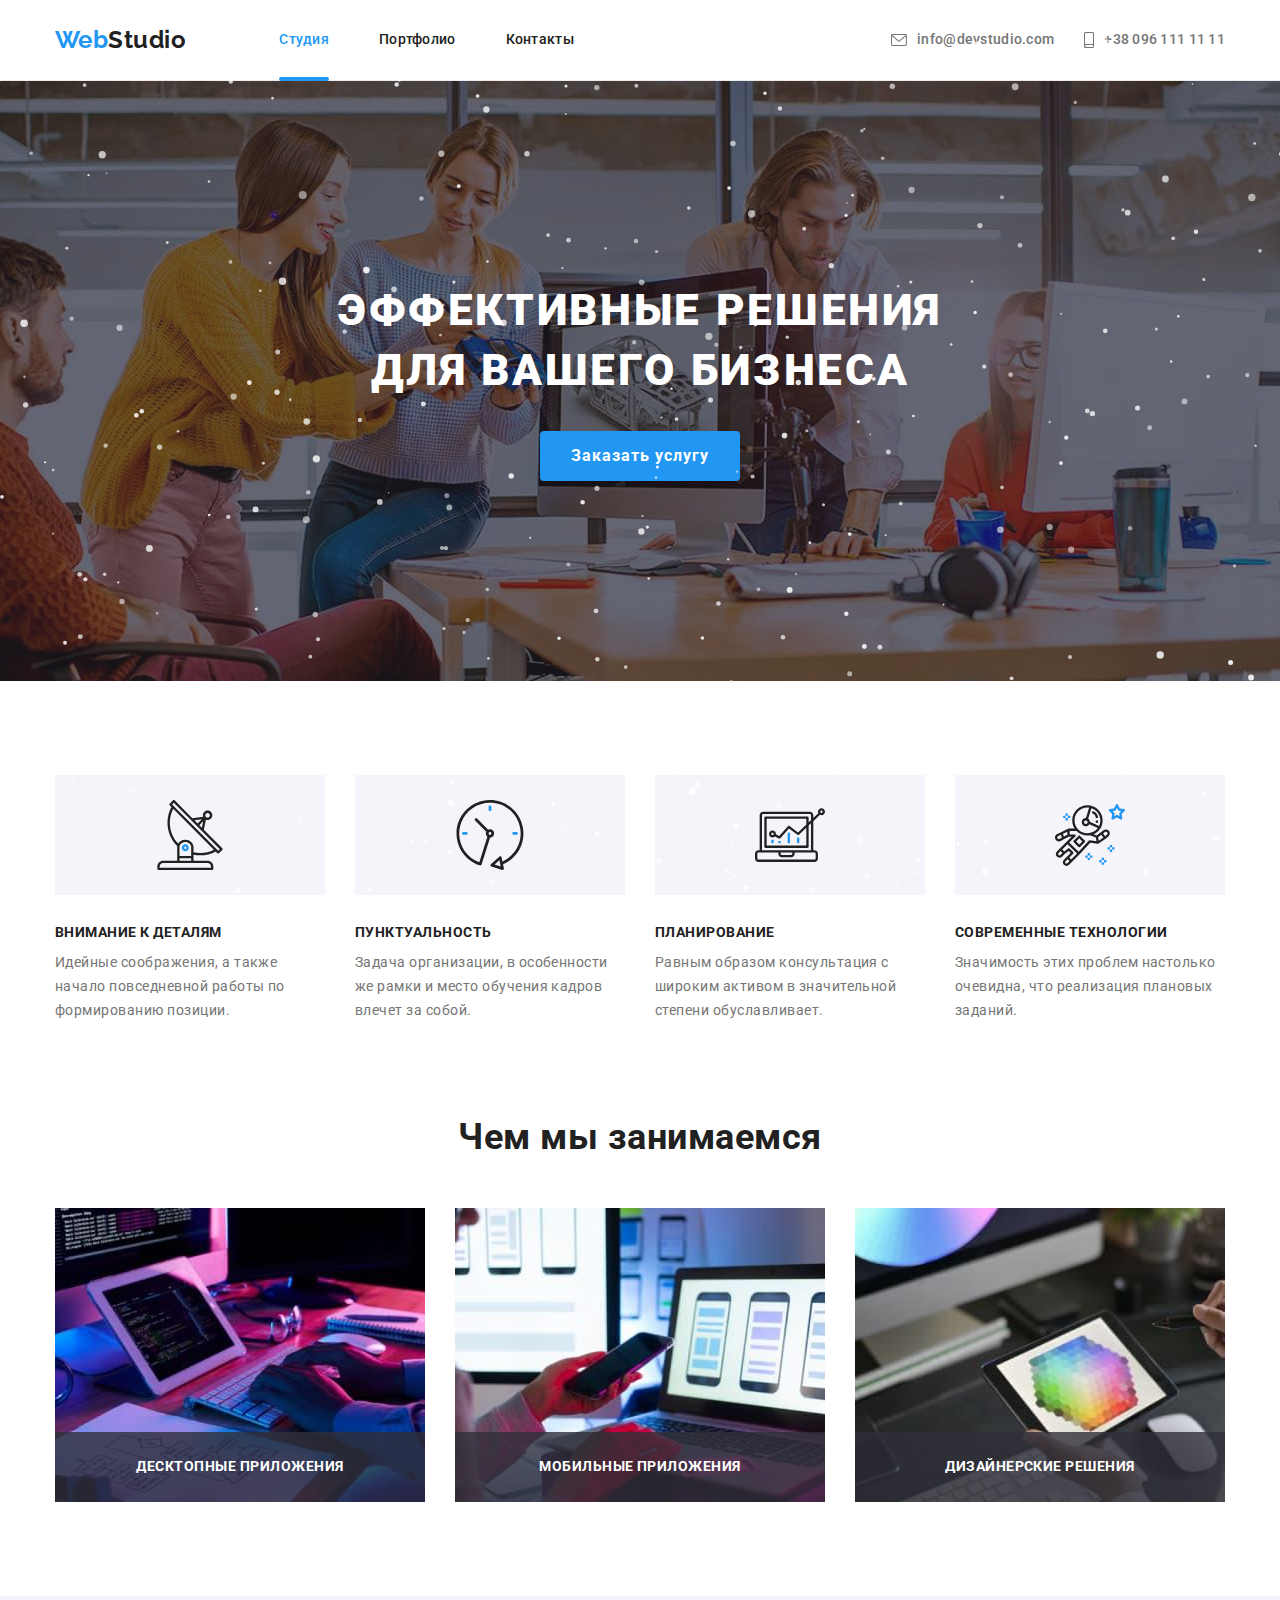
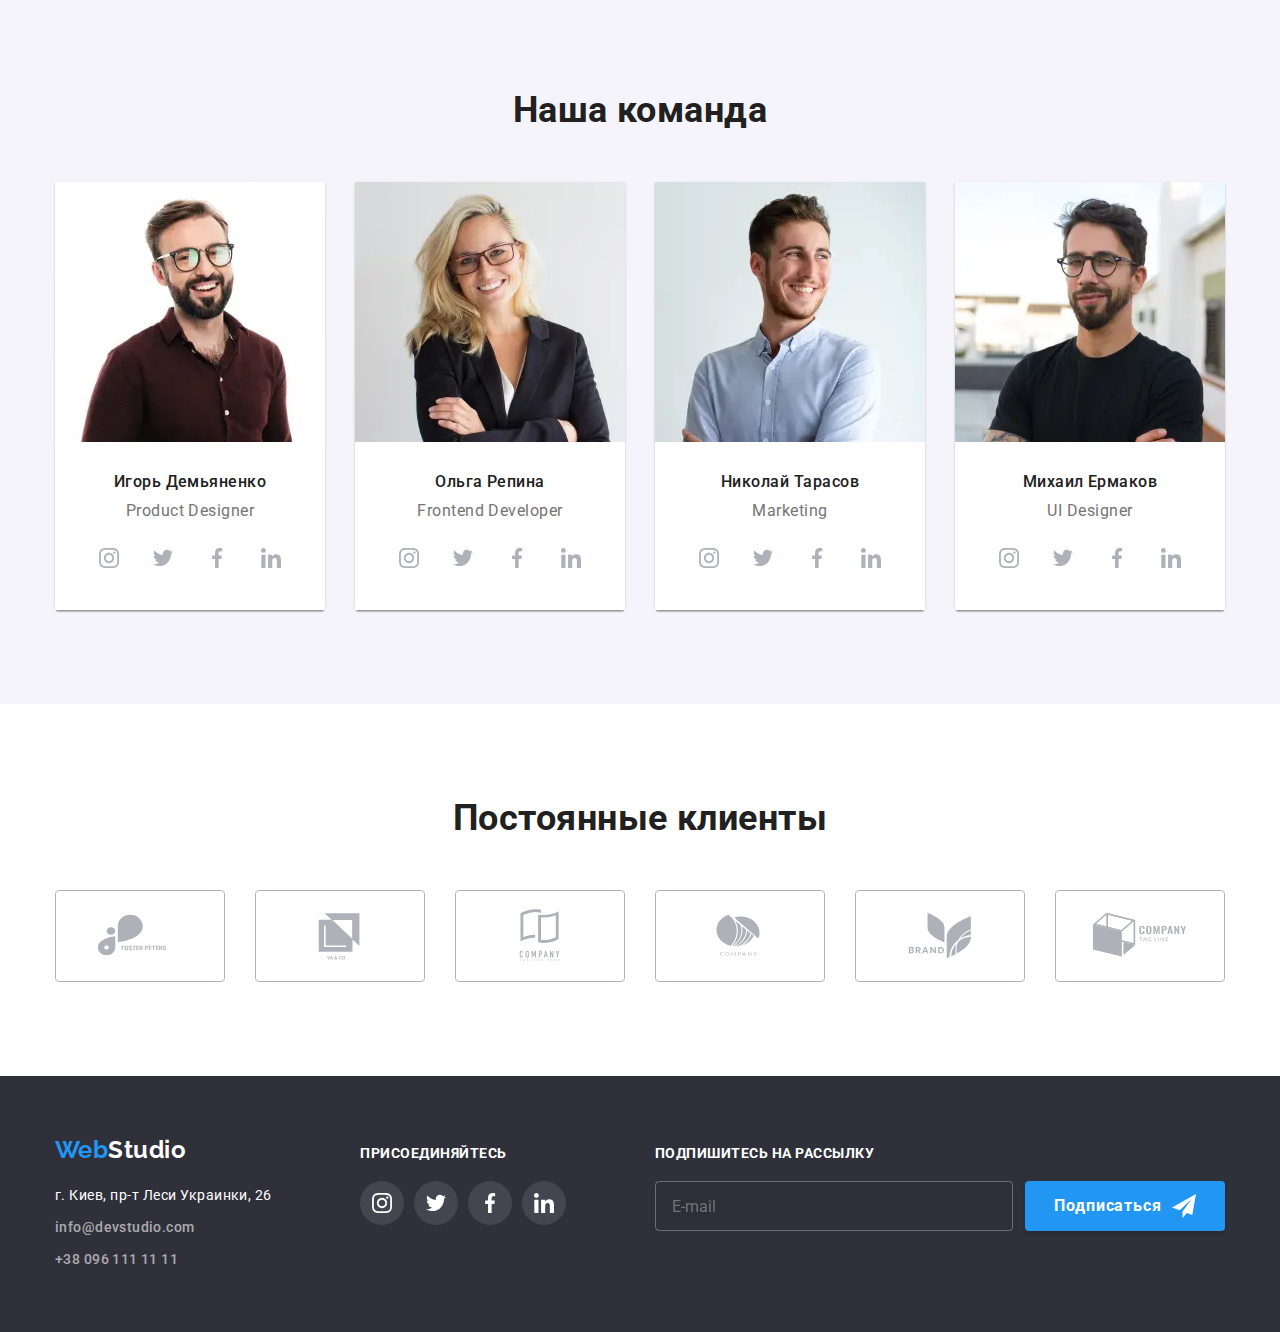
==== commit 63efe6d8: "adds snow" ====
--- a/index.html
+++ b/index.html
@@ -833,6 +833,7 @@
       </div>
     </footer>
     <!-- Конец футера -->
+    <canvas class="snow" id="snow" width="1848" height="515"></canvas>
     <!-- Модальное окно -->
     <div class="backdrop is-hidden" data-backdrop>
       <div class="modal">
@@ -938,6 +939,7 @@
     </div>
     <script src="./js/modal.js"></script>
     <script src="./js/menu.js"></script>
+    <script src="./js/snow.js"></script>
     <!-- <script>
       const refs = {
         openModalBtn: document.querySelector('[data-modal-open]'),
--- a/css/main.min.css
+++ b/css/main.min.css
@@ -1,1504 +1 @@
-.visually-hidden {
-  position: absolute;
-  white-space: nowrap;
-  width: 1px;
-  height: 1px;
-  overflow: hidden;
-  border: 0;
-  padding: 0;
-  clip: rect(0 0 0 0);
-  -webkit-clip-path: inset(50%);
-  clip-path: inset(50%);
-  margin: -1px;
-}
-.header-container {
-  display: -webkit-box;
-  display: -ms-flexbox;
-  display: flex;
-  -webkit-box-pack: justify;
-  -ms-flex-pack: justify;
-  justify-content: space-between;
-  -webkit-box-align: center;
-  -ms-flex-align: center;
-  align-items: center;
-}
-body {
-  font-family: 'Roboto', sans-serif;
-  letter-spacing: 0.03em;
-  color: #757575;
-  background-color: #fff;
-}
-body,
-h1,
-h2,
-h3,
-h4,
-p,
-ul,
-li {
-  margin: 0;
-}
-ul {
-  padding: 0;
-}
-button {
-  cursor: pointer;
-}
-img {
-  display: block;
-  max-width: 100%;
-  height: auto;
-}
-.list {
-  list-style-type: none;
-}
-.link {
-  text-decoration: none;
-  font-weight: 500;
-  font-size: 14px;
-  line-height: 1.14;
-  letter-spacing: 0.02em;
-  color: #212121;
-  -webkit-transition-property: color;
-  transition-property: color;
-  -webkit-transition-duration: 250ms;
-  transition-duration: 250ms;
-  -webkit-transition-timing-function: cubic-bezier(0.4, 0, 0.2, 1);
-  transition-timing-function: cubic-bezier(0.4, 0, 0.2, 1);
-}
-.link:hover,
-.link:focus {
-  color: #2196f3;
-}
-.button {
-  display: block;
-  min-width: 200px;
-  height: 50px;
-  background-color: #2196f3;
-  -webkit-box-shadow: 0px 4px 4px rgba(0, 0, 0, 0.15);
-  box-shadow: 0px 4px 4px rgba(0, 0, 0, 0.15);
-  border-radius: 4px;
-  border-style: none;
-  font-weight: 700;
-  font-size: 16px;
-  line-height: 1.88;
-  text-align: center;
-  letter-spacing: 0.06em;
-  color: #fff;
-  -webkit-transition: background-color 250ms cubic-bezier(0.4, 0, 0.2, 1);
-  transition: background-color 250ms cubic-bezier(0.4, 0, 0.2, 1);
-}
-.button:hover,
-.button:focus {
-  background-color: #188ce8;
-}
-.container {
-  width: 100%;
-  margin: 0 auto;
-  padding-left: 15px;
-  padding-right: 15px;
-}
-@media screen and (min-width: 480px) {
-  .container {
-    width: 480px;
-  }
-}
-@media screen and (min-width: 768px) {
-  .container {
-    width: 768px;
-  }
-}
-@media screen and (min-width: 1200px) {
-  .container {
-    width: 1200px;
-  }
-}
-.section {
-  padding-top: 60px;
-  padding-bottom: 60px;
-}
-@media screen and (min-width: 1200px) {
-  .section {
-    padding-top: 94px;
-    padding-bottom: 94px;
-  }
-}
-.section__title {
-  margin-bottom: 30px;
-  font-weight: 700;
-  font-size: 28px;
-  line-height: 1.18;
-  text-align: center;
-  color: #212121;
-}
-@media screen and (min-width: 1200px) {
-  .section__title {
-    margin-bottom: 50px;
-    font-weight: 700;
-    font-size: 36px;
-    line-height: 1.16;
-    text-align: center;
-  }
-}
-.burger-menu {
-  display: -webkit-box;
-  display: -ms-flexbox;
-  display: flex;
-  -webkit-box-pack: center;
-  -ms-flex-pack: center;
-  justify-content: center;
-  -webkit-box-align: center;
-  -ms-flex-align: center;
-  align-items: center;
-  width: 40px;
-  height: 40px;
-  border: none;
-  background-color: transparent;
-}
-.burger-menu .burger-menu__icon {
-  fill: currentColor;
-  -webkit-transition: fill 250ms cubic-bezier(0.4, 0, 0.2, 1);
-  transition: fill 250ms cubic-bezier(0.4, 0, 0.2, 1);
-}
-.burger-menu:hover .burger-menu__icon,
-.burger-menu:focus .burger-menu__icon {
-  fill: #2196f3;
-}
-@media screen and (min-width: 768px) {
-  .burger-menu {
-    display: none;
-  }
-}
-.social-list {
-  display: -webkit-box;
-  display: -ms-flexbox;
-  display: flex;
-  -webkit-box-pack: center;
-  -ms-flex-pack: center;
-  justify-content: center;
-  -webkit-box-align: center;
-  -ms-flex-align: center;
-  align-items: center;
-}
-.social-list__item {
-  width: 44px;
-  height: 44px;
-  margin-right: 10px;
-}
-.social-list__item:last-child {
-  margin-right: 0;
-}
-.social-list__link {
-  width: 100%;
-  height: 100%;
-  display: -webkit-box;
-  display: -ms-flexbox;
-  display: flex;
-  -webkit-box-pack: center;
-  -ms-flex-pack: center;
-  justify-content: center;
-  -webkit-box-align: center;
-  -ms-flex-align: center;
-  align-items: center;
-  border-radius: 50%;
-  background-color: #fff;
-  -webkit-transition: background-color 250ms cubic-bezier(0.4, 0, 0.2, 1);
-  transition: background-color 250ms cubic-bezier(0.4, 0, 0.2, 1);
-}
-.social-list__link:hover,
-.social-list__link:focus {
-  background-color: #2196f3;
-}
-.social-list__link:hover .social-list__icon,
-.social-list__link:focus .social-list__icon {
-  fill: #fff;
-}
-.social-list__icon {
-  width: 20px;
-  height: 20px;
-  fill: #afb1b8;
-  -webkit-transition: fill 250ms cubic-bezier(0.4, 0, 0.2, 1);
-  transition: fill 250ms cubic-bezier(0.4, 0, 0.2, 1);
-}
-.logo {
-  display: inline-block;
-  font-family: Raleway, sans-serif;
-  font-weight: 700;
-  font-size: 24px;
-  line-height: 1.17;
-  text-decoration: none;
-}
-.logo .logo-web {
-  color: #2196f3;
-}
-.header__logo {
-  color: #212121;
-  padding-top: 16px;
-  padding-bottom: 16px;
-}
-@media screen and (min-width: 1200px) {
-  .header__logo {
-    margin-right: 93px;
-  }
-}
-.footer__logo {
-  display: block;
-  margin-bottom: 20px;
-  text-align: center;
-  color: #fff;
-}
-@media screen and (min-width: 1200px) {
-  .footer__logo {
-    text-align: left;
-  }
-}
-.nav {
-  display: none;
-}
-@media screen and (min-width: 768px) {
-  .nav {
-    display: -webkit-box;
-    display: -ms-flexbox;
-    display: flex;
-    -webkit-box-pack: center;
-    -ms-flex-pack: center;
-    justify-content: center;
-    -webkit-box-align: center;
-    -ms-flex-align: center;
-    align-items: center;
-  }
-}
-.nav__list {
-  display: -webkit-box;
-  display: -ms-flexbox;
-  display: flex;
-}
-.nav__item:not(:last-child) {
-  margin-right: 50px;
-}
-.nav__link {
-  display: block;
-  padding-top: 32px;
-  padding-bottom: 32px;
-}
-.nav__link.current {
-  position: relative;
-  color: #2196f3;
-}
-.nav__link.current::after {
-  content: '';
-  position: absolute;
-  left: 0;
-  bottom: -1px;
-  display: block;
-  width: 100%;
-  height: 4px;
-  background-color: #2196f3;
-  border-radius: 2px;
-}
-.contact {
-  display: none;
-}
-@media screen and (min-width: 768px) {
-  .contact {
-    display: -webkit-box;
-    display: -ms-flexbox;
-    display: flex;
-    -webkit-box-orient: vertical;
-    -webkit-box-direction: normal;
-    -ms-flex-direction: column;
-    flex-direction: column;
-    -webkit-box-align: start;
-    -ms-flex-align: start;
-    align-items: start;
-  }
-}
-@media screen and (min-width: 1200px) {
-  .contact {
-    display: -webkit-box;
-    display: -ms-flexbox;
-    display: flex;
-    -webkit-box-orient: horizontal;
-    -webkit-box-direction: normal;
-    -ms-flex-direction: row;
-    flex-direction: row;
-    margin-left: auto;
-  }
-}
-@media screen and (min-width: 1200px) {
-  .contact__item:not(:last-child) {
-    margin-right: 30px;
-  }
-}
-.contact__link {
-  display: -webkit-box;
-  display: -ms-flexbox;
-  display: flex;
-  -webkit-box-pack: center;
-  -ms-flex-pack: center;
-  justify-content: center;
-  -webkit-box-align: center;
-  -ms-flex-align: center;
-  align-items: center;
-  color: #757575;
-  padding-top: 5px;
-  padding-bottom: 5px;
-}
-.contact__link:hover .contact__icon,
-.contact__link:focus .contact__icon {
-  fill: #2196f3;
-}
-.contact__icon {
-  -webkit-transition: fill 250ms cubic-bezier(0.4, 0, 0.2, 1);
-  transition: fill 250ms cubic-bezier(0.4, 0, 0.2, 1);
-}
-.contact__icon.envelope {
-  width: 14px;
-  height: 10px;
-  margin-right: 8px;
-  fill: currentColor;
-}
-@media screen and (min-width: 1200px) {
-  .contact__icon.envelope {
-    width: 16px;
-    height: 12px;
-    margin-right: 10px;
-  }
-}
-.contact__icon.smartphone {
-  width: 10px;
-  height: 14px;
-  margin-right: 8px;
-  fill: currentColor;
-}
-@media screen and (min-width: 1200px) {
-  .contact__icon.smartphone {
-    width: 10px;
-    height: 16px;
-    margin-right: 10px;
-  }
-}
-.mob-menu {
-  position: fixed;
-  top: 0;
-  left: 0;
-  background-color: #fff;
-  width: 100vw;
-  height: 100vh;
-  z-index: 20;
-}
-.mob-menu.is-hidden {
-  visibility: hidden;
-  opacity: 0;
-  pointer-events: none;
-}
-.mob-menu__container {
-  position: relative;
-  display: -webkit-box;
-  display: -ms-flexbox;
-  display: flex;
-  -webkit-box-orient: vertical;
-  -webkit-box-direction: normal;
-  -ms-flex-direction: column;
-  flex-direction: column;
-  -webkit-box-pack: justify;
-  -ms-flex-pack: justify;
-  justify-content: space-between;
-  height: 100%;
-  padding-top: 48px;
-  padding-bottom: 48px;
-  padding-left: 40px;
-  padding-right: 40px;
-}
-.mob-menu__button--close {
-  position: absolute;
-  right: 15px;
-  top: 10px;
-  display: -webkit-box;
-  display: -ms-flexbox;
-  display: flex;
-  -webkit-box-pack: center;
-  -ms-flex-pack: center;
-  justify-content: center;
-  -webkit-box-align: center;
-  -ms-flex-align: center;
-  align-items: center;
-  width: 40px;
-  height: 40px;
-  border: none;
-  background-color: transparent;
-}
-.mob-menu__button--close .mob-menu__icon {
-  fill: currentColor;
-  -webkit-transition: fill 250ms cubic-bezier(0.4, 0, 0.2, 1);
-  transition: fill 250ms cubic-bezier(0.4, 0, 0.2, 1);
-}
-.mob-menu__button--close:hover .mob-menu__icon,
-.mob-menu__button--close:focus .mob-menu__icon {
-  fill: #2196f3;
-}
-.mob-menu__item:not(:last-child) {
-  margin-bottom: 32px;
-}
-.mob-menu__link {
-  display: block;
-  font-size: 40px;
-  line-height: 1.18;
-  color: #212121;
-}
-.mob-menu__contacts-box {
-  margin-top: auto;
-}
-.mob-contacts {
-  margin-bottom: 64px;
-}
-.mob-contacts__item:not(:last-child) {
-  margin-bottom: 32px;
-}
-.mob-contacts__link {
-  font-size: 24px;
-  line-height: 1.17;
-  color: #757575;
-}
-.mob-contacts__link--highlighted {
-  font-size: 34px;
-  line-height: 1, 18;
-  color: #2196f3;
-}
-@media screen and (min-width: 320px) and (max-width: 380px) {
-  .mob-contacts__link--highlighted {
-    font-size: 26px;
-  }
-}
-.mob-social {
-  display: -webkit-box;
-  display: -ms-flexbox;
-  display: flex;
-}
-.mob-social__item:not(:last-child) {
-  padding-right: 10px;
-  border-right: 1px solid rgba(33, 33, 33, 0.2);
-  margin-right: 10px;
-}
-.mob-social__link {
-  font-size: 4vw;
-  line-height: 1.22;
-  color: #2196f3;
-}
-.footer-contacts {
-  text-align: center;
-  margin-bottom: 60px;
-}
-@media screen and (min-width: 1200px) {
-  .footer-contacts {
-    text-align: left;
-    margin-bottom: 0;
-  }
-}
-.footer-contacts__adress {
-  display: block;
-  margin-bottom: 8px;
-  text-decoration: none;
-  font-style: normal;
-  font-size: 14px;
-  line-height: 1.71;
-  color: #fff;
-}
-.footer-contacts__item:not(:last-child) {
-  margin-bottom: 8px;
-}
-.footer-contacts__link {
-  line-height: 1.71;
-  letter-spacing: 0.03em;
-  color: rgba(255, 255, 255, 0.6);
-}
-.footer-social {
-  display: inline-block;
-}
-.footer__text--inviting {
-  display: block;
-  margin-bottom: 20px;
-  font-weight: 700;
-  font-size: 14px;
-  text-align: center;
-  text-transform: uppercase;
-  color: #fff;
-}
-@media screen and (min-width: 1200px) {
-  .footer__text--inviting {
-    text-align: left;
-  }
-}
-.footer-social__list {
-  display: -webkit-box;
-  display: -ms-flexbox;
-  display: flex;
-  -webkit-box-pack: center;
-  -ms-flex-pack: center;
-  justify-content: center;
-  -webkit-box-align: center;
-  -ms-flex-align: center;
-  align-items: center;
-  margin-bottom: 60px;
-}
-@media screen and (min-width: 1200px) {
-  .footer-social__list {
-    margin-bottom: 0px;
-  }
-}
-.footer-social__item {
-  width: 44px;
-  height: 44px;
-  margin-right: 10px;
-}
-.footer-social__item:last-child {
-  margin-right: 0;
-}
-.footer-social__link {
-  width: 100%;
-  height: 100%;
-  display: -webkit-box;
-  display: -ms-flexbox;
-  display: flex;
-  -webkit-box-pack: center;
-  -ms-flex-pack: center;
-  justify-content: center;
-  -webkit-box-align: center;
-  -ms-flex-align: center;
-  align-items: center;
-  border-radius: 50%;
-  background: rgba(255, 255, 255, 0.1);
-  -webkit-transition: background-color 250ms cubic-bezier(0.4, 0, 0.2, 1);
-  transition: background-color 250ms cubic-bezier(0.4, 0, 0.2, 1);
-}
-.footer-social__link:hover,
-.footer-social__link:focus {
-  background-color: #2196f3;
-}
-.footer-social__icon {
-  width: 20px;
-  height: 20px;
-  fill: #fff;
-}
-.footer-form {
-  width: 100%;
-}
-@media screen and (min-width: 1200px) {
-  .footer-form {
-    width: 570px;
-  }
-}
-.footer-form {
-  text-align: center;
-}
-@media screen and (min-width: 1200px) {
-  .footer-form__envelop {
-    display: -webkit-box;
-    display: -ms-flexbox;
-    display: flex;
-  }
-}
-.footer-form__input {
-  display: block;
-  width: 100%;
-  height: 50px;
-  padding: 15px 16px;
-  margin-bottom: 20px;
-  font-size: 16px;
-  line-height: 1.25;
-  color: rgba(255, 255, 255, 0.6);
-  background-color: inherit;
-  border: 1px solid rgba(255, 255, 255, 0.3);
-  -webkit-filter: drop-shadow(0px 4px 4px rgba(0, 0, 0, 0.15));
-  filter: drop-shadow(0px 4px 4px rgba(0, 0, 0, 0.15));
-  border-radius: 4px;
-}
-@media screen and (min-width: 768px) {
-  .footer-form__input {
-    margin-left: auto;
-    margin-right: auto;
-    width: 450px;
-  }
-}
-@media screen and (min-width: 1200px) {
-  .footer-form__input {
-    width: 358px;
-    margin-right: 12px;
-    margin-bottom: 0;
-  }
-}
-.footer-form__button {
-  display: -webkit-inline-box;
-  display: -ms-inline-flexbox;
-  display: inline-flex;
-  -webkit-box-pack: center;
-  -ms-flex-pack: center;
-  justify-content: center;
-  -webkit-box-align: center;
-  -ms-flex-align: center;
-  align-items: center;
-}
-.footer-form__button::after {
-  content: '';
-  margin-left: 10px;
-  width: 24px;
-  height: 24px;
-  background-image: url(../images/icon-send.svg);
-}
-.backdrop {
-  position: fixed;
-  top: 0;
-  left: 0;
-  width: 100vw;
-  height: 100vh;
-  z-index: 50;
-  padding-right: 15px;
-  padding-left: 15px;
-  background-color: rgba(0, 0, 0, 0.2);
-  visibility: visible;
-  opacity: 1;
-  -webkit-transition: opacity 250ms cubic-bezier(0.4, 0, 0.2, 1),
-    visibility 250ms cubic-bezier(0.4, 0, 0.2, 1);
-  transition: opacity 250ms cubic-bezier(0.4, 0, 0.2, 1),
-    visibility 250ms cubic-bezier(0.4, 0, 0.2, 1);
-}
-.backdrop.is-hidden {
-  visibility: hidden;
-  opacity: 0;
-  pointer-events: none;
-}
-.modal {
-  position: absolute;
-  top: 50%;
-  left: 50%;
-  min-width: 450px;
-  min-height: 609px;
-  padding: 40px;
-  background-color: #fff;
-  -webkit-box-shadow: 0px 1px 3px rgba(0, 0, 0, 0.12),
-    0px 1px 1px rgba(0, 0, 0, 0.14), 0px 2px 1px rgba(0, 0, 0, 0.2);
-  box-shadow: 0px 1px 3px rgba(0, 0, 0, 0.12), 0px 1px 1px rgba(0, 0, 0, 0.14),
-    0px 2px 1px rgba(0, 0, 0, 0.2);
-  border-radius: 4px;
-  -webkit-transform: translate(-50%, -50%) scale(1);
-  transform: translate(-50%, -50%) scale(1);
-  -webkit-transition: -webkit-transform 250ms cubic-bezier(0.4, 0, 0.2, 1);
-  transition: -webkit-transform 250ms cubic-bezier(0.4, 0, 0.2, 1);
-  transition: transform 250ms cubic-bezier(0.4, 0, 0.2, 1);
-  transition: transform 250ms cubic-bezier(0.4, 0, 0.2, 1),
-    -webkit-transform 250ms cubic-bezier(0.4, 0, 0.2, 1);
-}
-@media screen and (min-width: 1200px) {
-  .modal {
-    min-width: 528px;
-    min-height: 581px;
-  }
-}
-.btn-close {
-  position: absolute;
-  top: 8px;
-  right: 8px;
-  display: -webkit-box;
-  display: -ms-flexbox;
-  display: flex;
-  -webkit-box-pack: center;
-  -ms-flex-pack: center;
-  justify-content: center;
-  -webkit-box-align: center;
-  -ms-flex-align: center;
-  align-items: center;
-  width: 30px;
-  height: 30px;
-  background-color: #fff;
-  border: 1px solid rgba(0, 0, 0, 0.1);
-  border-radius: 50%;
-  -webkit-transition: fill 250ms cubic-bezier(0.4, 0, 0.2, 1);
-  transition: fill 250ms cubic-bezier(0.4, 0, 0.2, 1);
-}
-.btn-close:hover .btn-close__icon,
-.btn-close:focus .btn-close__icon {
-  fill: #2196f3;
-}
-.btn-close__icon {
-  fill: #000;
-  width: 18px;
-  height: 18px;
-}
-.form__title {
-  display: block;
-  margin-bottom: 12px;
-  font-weight: 700;
-  font-size: 20px;
-  line-height: 1.15;
-  text-align: center;
-  color: #212121;
-}
-.form__field {
-  margin-bottom: 10px;
-}
-.form__field:nth-child(5) {
-  margin-bottom: 20px;
-}
-.form__label {
-  margin-bottom: 4px;
-  font-size: 12px;
-  line-height: 1.17;
-  letter-spacing: 0.01em;
-}
-.form__box {
-  position: relative;
-}
-.form__input {
-  width: 100%;
-  padding: 11px 42px;
-  border: 1px solid rgba(33, 33, 33, 0.2);
-  border-radius: 4px;
-  -webkit-transition: border-color 250ms cubic-bezier(0.4, 0, 0.2, 1);
-  transition: border-color 250ms cubic-bezier(0.4, 0, 0.2, 1);
-}
-.form__input:focus,
-.form__input:hover {
-  outline: none;
-  border-color: #2196f3;
-}
-.form__icon {
-  position: absolute;
-  width: 18px;
-  height: 18px;
-  left: 12px;
-  top: 50%;
-  -webkit-transform: translateY(-50%);
-  transform: translateY(-50%);
-  -webkit-transition: fill 250ms cubic-bezier(0.4, 0, 0.2, 1);
-  transition: fill 250ms cubic-bezier(0.4, 0, 0.2, 1);
-}
-.form__input:hover + .form__icon,
-.form__input:focus + .form__icon {
-  fill: #2196f3;
-}
-.form__message {
-  width: 100%;
-  height: 120px;
-  padding: 12px 16px;
-  border: 1px solid rgba(33, 33, 33, 0.2);
-  border-radius: 4px;
-  resize: none;
-  -webkit-transition: border-color 250ms cubic-bezier(0.4, 0, 0.2, 1);
-  transition: border-color 250ms cubic-bezier(0.4, 0, 0.2, 1);
-}
-.form__message:hover,
-.form__message:focus {
-  outline: none;
-  border-color: #2196f3;
-}
-.form__message::-webkit-input-placeholder {
-  font-size: 12px;
-  line-height: 1.17;
-  letter-spacing: 0.01em;
-  color: rgba(117, 117, 117, 0.5);
-}
-.form__message::-moz-placeholder {
-  font-size: 12px;
-  line-height: 1.17;
-  letter-spacing: 0.01em;
-  color: rgba(117, 117, 117, 0.5);
-}
-.form__message:-ms-input-placeholder {
-  font-size: 12px;
-  line-height: 1.17;
-  letter-spacing: 0.01em;
-  color: rgba(117, 117, 117, 0.5);
-}
-.form__message::-ms-input-placeholder {
-  font-size: 12px;
-  line-height: 1.17;
-  letter-spacing: 0.01em;
-  color: rgba(117, 117, 117, 0.5);
-}
-.form__message::placeholder {
-  font-size: 12px;
-  line-height: 1.17;
-  letter-spacing: 0.01em;
-  color: rgba(117, 117, 117, 0.5);
-}
-.checkbox__label {
-  display: -webkit-box;
-  display: -ms-flexbox;
-  display: flex;
-  -webkit-box-pack: center;
-  -ms-flex-pack: center;
-  justify-content: center;
-  -webkit-box-align: center;
-  -ms-flex-align: center;
-  align-items: center;
-  margin-bottom: 30px;
-  font-size: 12px;
-  line-height: 1.71px;
-}
-@media screen and (min-width: 1200px) {
-  .checkbox__label {
-    font-size: 14px;
-  }
-}
-.checkbox__label::before {
-  content: '';
-  display: block;
-  width: 16px;
-  height: 15px;
-  margin-right: 8px;
-  background-image: url(../images/checkbox-off.svg);
-  cursor: pointer;
-}
-.checkbox__input:checked + .checkbox__label::before {
-  background-image: url(../images/icon-check.svg);
-}
-.form__policy {
-  position: relative;
-  font-size: 10px;
-  line-height: 1.71;
-  text-decoration: none;
-  color: #2196f3;
-}
-@media screen and (min-width: 1200px) {
-  .form__policy {
-    font-size: 14px;
-  }
-}
-.form__policy::after {
-  content: '';
-  position: absolute;
-  left: 0;
-  bottom: 3px;
-  width: 100%;
-  height: 1px;
-  background-color: #2196f3;
-}
-.form-button {
-  margin: 0 auto;
-}
-.hero {
-  width: 100%;
-  padding-top: 118px;
-  padding-bottom: 118px;
-  margin-right: auto;
-  margin-left: auto;
-  background-color: #2f303a;
-  background-image: -webkit-gradient(
-      linear,
-      left top,
-      right top,
-      from(rgba(47, 48, 58, 0.4)),
-      color-stop(40%, rgba(47, 48, 58, 0.4))
-    ),
-    url(' ../images/hero-bg/hero-mobile.jpg');
-  background-image: linear-gradient(
-      to right,
-      rgba(47, 48, 58, 0.4),
-      rgba(47, 48, 58, 0.4) 40%
-    ),
-    url(' ../images/hero-bg/hero-mobile.jpg');
-  background-repeat: no-repeat;
-  background-position: center;
-  background-size: cover;
-  max-width: 480px;
-  height: 400px;
-}
-@media screen and (min-device-pixel-ratio: 2),
-  (-webkit-min-device-pixel-ratio: 2),
-  (min-resolution: 192dpi),
-  (min-resolution: 2dppx) {
-  .hero {
-    background-image: -webkit-gradient(
-        linear,
-        left top,
-        right top,
-        from(rgba(47, 48, 58, 0.4)),
-        color-stop(40%, rgba(47, 48, 58, 0.4))
-      ),
-      url('../images/hero-bg/hero-mobile@2x.jpg');
-    background-image: linear-gradient(
-        to right,
-        rgba(47, 48, 58, 0.4),
-        rgba(47, 48, 58, 0.4) 40%
-      ),
-      url('../images/hero-bg/hero-mobile@2x.jpg');
-  }
-}
-@media screen and (min-width: 481px) {
-  .hero {
-    background-image: -webkit-gradient(
-        linear,
-        left top,
-        right top,
-        from(rgba(47, 48, 58, 0.4)),
-        color-stop(40%, rgba(47, 48, 58, 0.4))
-      ),
-      url('../images/hero-bg/hero-tablet.jpg');
-    background-image: linear-gradient(
-        to right,
-        rgba(47, 48, 58, 0.4),
-        rgba(47, 48, 58, 0.4) 40%
-      ),
-      url('../images/hero-bg/hero-tablet.jpg');
-    max-width: 768px;
-  }
-}
-@media screen and (min-width: 481px) and (min-device-pixel-ratio: 2),
-  screen and (min-width: 481px) and (-webkit-min-device-pixel-ratio: 2),
-  screen and (min-width: 481px) and (min-resolution: 192dpi),
-  screen and (min-width: 481px) and (min-resolution: 2dppx) {
-  .hero {
-    background-image: -webkit-gradient(
-        linear,
-        left top,
-        right top,
-        from(rgba(47, 48, 58, 0.4)),
-        color-stop(40%, rgba(47, 48, 58, 0.4))
-      ),
-      url('../images/hero-bg/hero-tablet@2x.jpg');
-    background-image: linear-gradient(
-        to right,
-        rgba(47, 48, 58, 0.4),
-        rgba(47, 48, 58, 0.4) 40%
-      ),
-      url('../images/hero-bg/hero-tablet@2x.jpg');
-  }
-}
-@media screen and (min-width: 769px) {
-  .hero {
-    padding-top: 200px;
-    padding-bottom: 200px;
-    background-image: -webkit-gradient(
-        linear,
-        left top,
-        right top,
-        from(rgba(47, 48, 58, 0.4)),
-        color-stop(40%, rgba(47, 48, 58, 0.4))
-      ),
-      url('../images/hero-bg/hero-desctop.jpg');
-    background-image: linear-gradient(
-        to right,
-        rgba(47, 48, 58, 0.4),
-        rgba(47, 48, 58, 0.4) 40%
-      ),
-      url('../images/hero-bg/hero-desctop.jpg');
-    max-width: 1600px;
-    height: 600px;
-  }
-}
-@media screen and (min-width: 769px) and (min-device-pixel-ratio: 2),
-  screen and (min-width: 769px) and (-webkit-min-device-pixel-ratio: 2),
-  screen and (min-width: 769px) and (min-resolution: 192dpi),
-  screen and (min-width: 769px) and (min-resolution: 2dppx) {
-  .hero {
-    background-image: -webkit-gradient(
-        linear,
-        left top,
-        right top,
-        from(rgba(47, 48, 58, 0.4)),
-        color-stop(40%, rgba(47, 48, 58, 0.4))
-      ),
-      url('../images/hero-bg/hero-desctop@2x.jpg');
-    background-image: linear-gradient(
-        to right,
-        rgba(47, 48, 58, 0.4),
-        rgba(47, 48, 58, 0.4) 40%
-      ),
-      url('../images/hero-bg/hero-desctop@2x.jpg');
-  }
-}
-.hero__title {
-  margin-left: auto;
-  margin-right: auto;
-  margin-bottom: 30px;
-  font-weight: 900;
-  font-size: 26px;
-  line-height: 1.62;
-  text-align: center;
-  letter-spacing: 0.06em;
-  text-transform: uppercase;
-  color: #fff;
-}
-@media screen and (min-width: 480px) {
-  .hero__title {
-    max-width: 360px;
-  }
-}
-@media screen and (min-width: 1200px) {
-  .hero__title {
-    max-width: 696px;
-    font-size: 44px;
-    line-height: 1.36;
-  }
-}
-.hero__button {
-  margin-left: auto;
-  margin-right: auto;
-}
-.features__list {
-  margin-bottom: -30px;
-}
-@media screen and (min-width: 768px) {
-  .features__list {
-    display: -webkit-box;
-    display: -ms-flexbox;
-    display: flex;
-    -ms-flex-wrap: wrap;
-    flex-wrap: wrap;
-    margin-left: -30px;
-  }
-}
-.features__item {
-  width: 100%;
-}
-.features__item:not(:last-child) {
-  margin-bottom: 30px;
-}
-@media screen and (min-width: 768px) {
-  .features__item {
-    -ms-flex-preferred-size: calc(100% / 2 - 30px);
-    flex-basis: calc(100% / 2 - 30px);
-    margin-left: 30px;
-  }
-}
-@media screen and (min-width: 1200px) {
-  .features__item {
-    -ms-flex-preferred-size: calc(100% / 4 - 30px);
-    flex-basis: calc(100% / 4 - 30px);
-    margin-left: 30px;
-  }
-}
-.features__image {
-  position: relative;
-  width: 100%;
-  height: 120px;
-  background-color: #f5f4fa;
-}
-.features__icon {
-  position: absolute;
-  top: 50%;
-  left: 50%;
-  -webkit-transform: translate(-50%, -50%);
-  transform: translate(-50%, -50%);
-  width: 70px;
-  height: 70px;
-}
-.features__title {
-  margin-bottom: 10px;
-  padding-top: 30px;
-  font-weight: 700;
-  font-size: 14px;
-  line-height: 1.14;
-  text-transform: uppercase;
-  text-align: center;
-  color: #212121;
-}
-@media screen and (min-width: 768px) {
-  .features__title {
-    text-align: left;
-  }
-}
-.features__descr {
-  font-size: 14px;
-  line-height: 1.71;
-}
-.works {
-  display: none;
-}
-@media screen and (min-width: 1200px) {
-  .works {
-    display: block;
-    padding-top: 0px;
-    padding-bottom: 94px;
-  }
-}
-.works__list {
-  display: -webkit-box;
-  display: -ms-flexbox;
-  display: flex;
-  -ms-flex-wrap: wrap;
-  flex-wrap: wrap;
-  margin-left: -30px;
-}
-.works__item {
-  position: relative;
-  -ms-flex-preferred-size: calc(100% / 3 - 30px);
-  flex-basis: calc(100% / 3 - 30px);
-  margin-left: 30px;
-}
-.works__decs {
-  position: absolute;
-  width: 370px;
-  height: 70px;
-  left: 0;
-  bottom: 0;
-  display: -webkit-box;
-  display: -ms-flexbox;
-  display: flex;
-  -webkit-box-pack: center;
-  -ms-flex-pack: center;
-  justify-content: center;
-  -webkit-box-align: center;
-  -ms-flex-align: center;
-  align-items: center;
-  background-color: rgba(47, 48, 58, 0.8);
-  font-weight: 700;
-  font-size: 14px;
-  line-height: 1.14;
-  text-transform: uppercase;
-  text-align: center;
-  color: #fff;
-}
-.team {
-  background-color: #f5f4fa;
-}
-@media screen and (min-width: 768px) {
-  .team__list {
-    display: -webkit-box;
-    display: -ms-flexbox;
-    display: flex;
-    -ms-flex-wrap: wrap;
-    flex-wrap: wrap;
-    margin-left: -30px;
-    margin-bottom: -30px;
-  }
-}
-.team__item {
-  margin-bottom: 30px;
-  -webkit-box-shadow: 0px 1px 3px rgba(0, 0, 0, 0.12),
-    0px 1px 1px rgba(0, 0, 0, 0.14), 0px 2px 1px rgba(0, 0, 0, 0.2);
-  box-shadow: 0px 1px 3px rgba(0, 0, 0, 0.12), 0px 1px 1px rgba(0, 0, 0, 0.14),
-    0px 2px 1px rgba(0, 0, 0, 0.2);
-  border-radius: 0px 0px 4px 4px;
-}
-@media screen and (min-width: 768px) {
-  .team__item {
-    -ms-flex-preferred-size: calc(100% / 2 - 30px);
-    flex-basis: calc(100% / 2 - 30px);
-    margin-left: 30px;
-  }
-}
-@media screen and (min-width: 1200px) {
-  .team__item {
-    -ms-flex-preferred-size: calc(100% / 4 - 30px);
-    flex-basis: calc(100% / 4 - 30px);
-    margin-left: 30px;
-  }
-}
-.team__box {
-  padding-top: 30px;
-  padding-bottom: 24px;
-  background-color: #fff;
-}
-@media screen and (min-width: 1200px) {
-  .team__box {
-    padding-bottom: 30px;
-  }
-}
-.team__title {
-  margin-bottom: 10px;
-  font-weight: 500;
-  font-size: 16px;
-  line-height: 1.19;
-  text-align: center;
-  color: #212121;
-}
-.team__desc {
-  margin-bottom: 16px;
-  font-size: 16px;
-  line-height: 1.19;
-  text-align: center;
-  color: #757575;
-}
-.clients__list {
-  display: -webkit-box;
-  display: -ms-flexbox;
-  display: flex;
-  -ms-flex-wrap: wrap;
-  flex-wrap: wrap;
-  margin-left: -30px;
-  margin-bottom: -30px;
-}
-.clients__item {
-  -ms-flex-preferred-size: calc(100% / 2 - 30px);
-  flex-basis: calc(100% / 2 - 30px);
-  margin-left: 30px;
-  margin-bottom: 30px;
-  height: 92px;
-}
-@media screen and (min-width: 768px) {
-  .clients__item {
-    -ms-flex-preferred-size: calc(100% / 3 - 30px);
-    flex-basis: calc(100% / 3 - 30px);
-  }
-}
-@media screen and (min-width: 1200px) {
-  .clients__item {
-    -ms-flex-preferred-size: calc(100% / 6 - 30px);
-    flex-basis: calc(100% / 6 - 30px);
-  }
-}
-.clients__link {
-  display: -webkit-box;
-  display: -ms-flexbox;
-  display: flex;
-  -webkit-box-pack: center;
-  -ms-flex-pack: center;
-  justify-content: center;
-  -webkit-box-align: center;
-  -ms-flex-align: center;
-  align-items: center;
-  width: 100%;
-  height: 100%;
-  border: 1px solid #afb1b8;
-  border-radius: 4px;
-  -webkit-transition: border 250ms cubic-bezier(0.4, 0, 0.2, 1);
-  transition: border 250ms cubic-bezier(0.4, 0, 0.2, 1);
-}
-.clients__link:hover,
-.clients__link:focus {
-  border: 1px solid #2196f3;
-}
-.clients__link:hover .clients__icon,
-.clients__link:focus .clients__icon {
-  fill: #2196f3;
-}
-.clients__icon {
-  width: 106px;
-  height: 60px;
-  fill: #afb1b8;
-  -webkit-transition: fill 250ms cubic-bezier(0.4, 0, 0.2, 1);
-  transition: fill 250ms cubic-bezier(0.4, 0, 0.2, 1);
-}
-.header {
-  border-bottom: 1px solid #ececec;
-}
-@media screen and (min-width: 1200px) {
-  .header-container {
-    display: -webkit-box;
-    display: -ms-flexbox;
-    display: flex;
-    -webkit-box-pack: center;
-    -ms-flex-pack: center;
-    justify-content: center;
-    -webkit-box-align: center;
-    -ms-flex-align: center;
-    align-items: center;
-  }
-}
-.footer {
-  padding-top: 60px;
-  padding-bottom: 60px;
-  background-color: #2f303a;
-}
-.footer-container {
-  text-align: center;
-}
-@media screen and (min-width: 768px) {
-  .footer-container {
-    display: -webkit-box;
-    display: -ms-flexbox;
-    display: flex;
-    -ms-flex-wrap: wrap;
-    flex-wrap: wrap;
-    -ms-flex-pack: distribute;
-    justify-content: space-around;
-  }
-}
-@media screen and (min-width: 1200px) {
-  .footer-container {
-    display: -webkit-box;
-    display: -ms-flexbox;
-    display: flex;
-    -webkit-box-pack: justify;
-    -ms-flex-pack: justify;
-    justify-content: space-between;
-    -webkit-box-align: baseline;
-    -ms-flex-align: baseline;
-    align-items: baseline;
-  }
-}
-.portfolio {
-  padding-top: 60px;
-  padding-bottom: 60px;
-}
-@media screen and (min-width: 1200px) {
-  .portfolio {
-    padding-top: 94px;
-    padding-bottom: 94px;
-  }
-}
-.portfolio__filter {
-  display: -webkit-box;
-  display: -ms-flexbox;
-  display: flex;
-  -webkit-box-align: center;
-  -ms-flex-align: center;
-  align-items: center;
-  -webkit-box-pack: start;
-  -ms-flex-pack: start;
-  justify-content: flex-start;
-  -ms-flex-wrap: wrap;
-  flex-wrap: wrap;
-  padding-bottom: 40px;
-}
-@media screen and (min-width: 768px) {
-  .portfolio__filter {
-    -ms-flex-wrap: nowrap;
-    flex-wrap: nowrap;
-    -webkit-box-pack: center;
-    -ms-flex-pack: center;
-    justify-content: center;
-    padding-bottom: 30px;
-  }
-}
-@media screen and (min-width: 1200px) {
-  .portfolio__filter {
-    padding-bottom: 50px;
-  }
-}
-.filter {
-  margin-bottom: -15px;
-}
-@media screen and (min-width: 768px) {
-  .filter {
-    margin-bottom: 0;
-  }
-}
-.filter__item {
-  margin-bottom: 15px;
-}
-.filter__item:not(:last-child) {
-  margin-right: 8px;
-}
-@media screen and (min-width: 768px) {
-  .filter__item {
-    margin-bottom: 0;
-  }
-}
-.filter__button {
-  padding: 6px 22px;
-  font-weight: 500;
-  font-size: 16px;
-  line-height: 1.63;
-  text-align: center;
-  letter-spacing: 0.03em;
-  border-radius: 4px;
-  border-style: none;
-  background: #f5f4fa;
-  color: #212121;
-  -webkit-transition-property: background-color, color, -webkit-box-shadow;
-  transition-property: background-color, color, -webkit-box-shadow;
-  transition-property: background-color, box-shadow, color;
-  transition-property: background-color, box-shadow, color, -webkit-box-shadow;
-  -webkit-transition-duration: 250ms;
-  transition-duration: 250ms;
-  -webkit-transition-timing-function: cubic-bezier(0.4, 0, 0.2, 1);
-  transition-timing-function: cubic-bezier(0.4, 0, 0.2, 1);
-}
-.filter__button:hover,
-.filter__button:focus {
-  background-color: #2196f3;
-  -webkit-box-shadow: 0px 3px 1px rgba(0, 0, 0, 0.1),
-    0px 1px 2px rgba(0, 0, 0, 0.08), 0px 2px 2px rgba(0, 0, 0, 0.12);
-  box-shadow: 0px 3px 1px rgba(0, 0, 0, 0.1), 0px 1px 2px rgba(0, 0, 0, 0.08),
-    0px 2px 2px rgba(0, 0, 0, 0.12);
-  color: #fff;
-}
-.portfolio__list {
-  margin-bottom: -30px;
-}
-@media screen and (min-width: 768px) {
-  .portfolio__list {
-    display: -webkit-box;
-    display: -ms-flexbox;
-    display: flex;
-    -ms-flex-wrap: wrap;
-    flex-wrap: wrap;
-    margin-left: -30px;
-  }
-}
-.portfolio__item {
-  margin-bottom: 30px;
-  border: 1px solid #eee;
-}
-@media screen and (min-width: 768px) {
-  .portfolio__item {
-    -ms-flex-preferred-size: calc(100% / 2 - 30px);
-    flex-basis: calc(100% / 2 - 30px);
-    margin-left: 30px;
-  }
-}
-@media screen and (min-width: 1200px) {
-  .portfolio__item {
-    -ms-flex-preferred-size: calc(100% / 3 - 30px);
-    flex-basis: calc(100% / 3 - 30px);
-  }
-}
-.portfolio__link {
-  display: block;
-  -webkit-transition: -webkit-box-shadow 250ms cubic-bezier(0.4, 0, 0.2, 1);
-  transition: -webkit-box-shadow 250ms cubic-bezier(0.4, 0, 0.2, 1);
-  transition: box-shadow 250ms cubic-bezier(0.4, 0, 0.2, 1);
-  transition: box-shadow 250ms cubic-bezier(0.4, 0, 0.2, 1),
-    -webkit-box-shadow 250ms cubic-bezier(0.4, 0, 0.2, 1);
-}
-.portfolio__link:hover,
-.portfolio__link:focus {
-  -webkit-box-shadow: 0px 1px 1px rgba(0, 0, 0, 0.12),
-    0px 4px 4px rgba(0, 0, 0, 0.06), 1px 4px 6px rgba(0, 0, 0, 0.16);
-  box-shadow: 0px 1px 1px rgba(0, 0, 0, 0.12), 0px 4px 4px rgba(0, 0, 0, 0.06),
-    1px 4px 6px rgba(0, 0, 0, 0.16);
-}
-.portfolio__box {
-  position: relative;
-}
-.portfolio__desc {
-  position: absolute;
-  width: 100%;
-  height: 100%;
-  top: 50%;
-  left: 0;
-  display: -webkit-box;
-  display: -ms-flexbox;
-  display: flex;
-  -webkit-box-pack: center;
-  -ms-flex-pack: center;
-  justify-content: center;
-  -webkit-box-align: center;
-  -ms-flex-align: center;
-  align-items: center;
-  padding-left: 24px;
-  padding-right: 24px;
-  background-color: rgba(33, 150, 243, 0.9);
-  font-size: 18px;
-  line-height: 1.56;
-  color: #fff;
-  opacity: 0;
-  -webkit-transition: opacity 250ms cubic-bezier(0.4, 0, 0.2, 1),
-    top 250ms cubic-bezier(0.4, 0, 0.2, 1);
-  transition: opacity 250ms cubic-bezier(0.4, 0, 0.2, 1),
-    top 250ms cubic-bezier(0.4, 0, 0.2, 1);
-}
-.portfolio__link:focus .portfolio__desc,
-.portfolio__link:hover .portfolio__desc {
-  opacity: 1;
-  top: 0;
-  left: 0;
-}
-.portfolio__card {
-  padding: 20px 24px;
-}
-.portfolio__name {
-  margin-bottom: 4px;
-  font-weight: 700;
-  font-size: 18px;
-  line-height: 2;
-  letter-spacing: 0.06em;
-  color: #212121;
-}
-.portfolio__text {
-  font-size: 16px;
-  line-height: 1.88;
-  color: #757575;
-} /*# sourceMappingURL=main.min.css.map */
+.visually-hidden{position:absolute;white-space:nowrap;width:1px;height:1px;overflow:hidden;border:0;padding:0;clip:rect(0 0 0 0);-webkit-clip-path:inset(50%);clip-path:inset(50%);margin:-1px}.header-container{display:-webkit-box;display:-ms-flexbox;display:flex;-webkit-box-pack:justify;-ms-flex-pack:justify;justify-content:space-between;-webkit-box-align:center;-ms-flex-align:center;align-items:center}body{font-family:"Roboto",sans-serif;letter-spacing:.03em;color:#757575;background-color:#fff}body,h1,h2,h3,h4,p,ul,li{margin:0}ul{padding:0}button{cursor:pointer}img{display:block;max-width:100%;height:auto}.list{list-style-type:none}.link{text-decoration:none;font-weight:500;font-size:14px;line-height:1.14;letter-spacing:.02em;color:#212121;-webkit-transition-property:color;transition-property:color;-webkit-transition-duration:250ms;transition-duration:250ms;-webkit-transition-timing-function:cubic-bezier(0.4, 0, 0.2, 1);transition-timing-function:cubic-bezier(0.4, 0, 0.2, 1)}.link:hover,.link:focus{color:#2196f3}.snow{position:fixed;top:0;left:0;right:0;bottom:0;z-index:1;pointer-events:none}.button{display:block;min-width:200px;height:50px;background-color:#2196f3;-webkit-box-shadow:0px 4px 4px rgba(0,0,0,.15);box-shadow:0px 4px 4px rgba(0,0,0,.15);border-radius:4px;border-style:none;font-weight:700;font-size:16px;line-height:1.88;text-align:center;letter-spacing:.06em;color:#fff;-webkit-transition:background-color 250ms cubic-bezier(0.4, 0, 0.2, 1);transition:background-color 250ms cubic-bezier(0.4, 0, 0.2, 1)}.button:hover,.button:focus{background-color:#188ce8}.container{width:100%;margin:0 auto;padding-left:15px;padding-right:15px}@media screen and (min-width: 480px){.container{width:480px}}@media screen and (min-width: 768px){.container{width:768px}}@media screen and (min-width: 1200px){.container{width:1200px}}.section{padding-top:60px;padding-bottom:60px}@media screen and (min-width: 1200px){.section{padding-top:94px;padding-bottom:94px}}.section__title{margin-bottom:30px;font-weight:700;font-size:28px;line-height:1.18;text-align:center;color:#212121}@media screen and (min-width: 1200px){.section__title{margin-bottom:50px;font-weight:700;font-size:36px;line-height:1.16;text-align:center}}.burger-menu{display:-webkit-box;display:-ms-flexbox;display:flex;-webkit-box-pack:center;-ms-flex-pack:center;justify-content:center;-webkit-box-align:center;-ms-flex-align:center;align-items:center;width:40px;height:40px;border:none;background-color:transparent}.burger-menu .burger-menu__icon{fill:currentColor;-webkit-transition:fill 250ms cubic-bezier(0.4, 0, 0.2, 1);transition:fill 250ms cubic-bezier(0.4, 0, 0.2, 1)}.burger-menu:hover .burger-menu__icon,.burger-menu:focus .burger-menu__icon{fill:#2196f3}@media screen and (min-width: 768px){.burger-menu{display:none}}.social-list{display:-webkit-box;display:-ms-flexbox;display:flex;-webkit-box-pack:center;-ms-flex-pack:center;justify-content:center;-webkit-box-align:center;-ms-flex-align:center;align-items:center}.social-list__item{width:44px;height:44px;margin-right:10px}.social-list__item:last-child{margin-right:0}.social-list__link{width:100%;height:100%;display:-webkit-box;display:-ms-flexbox;display:flex;-webkit-box-pack:center;-ms-flex-pack:center;justify-content:center;-webkit-box-align:center;-ms-flex-align:center;align-items:center;border-radius:50%;background-color:#fff;-webkit-transition:background-color 250ms cubic-bezier(0.4, 0, 0.2, 1);transition:background-color 250ms cubic-bezier(0.4, 0, 0.2, 1)}.social-list__link:hover,.social-list__link:focus{background-color:#2196f3}.social-list__link:hover .social-list__icon,.social-list__link:focus .social-list__icon{fill:#fff}.social-list__icon{width:20px;height:20px;fill:#afb1b8;-webkit-transition:fill 250ms cubic-bezier(0.4, 0, 0.2, 1);transition:fill 250ms cubic-bezier(0.4, 0, 0.2, 1)}.logo{display:inline-block;font-family:Raleway,sans-serif;font-weight:700;font-size:24px;line-height:1.17;text-decoration:none}.logo .logo-web{color:#2196f3}.header__logo{color:#212121;padding-top:16px;padding-bottom:16px}@media screen and (min-width: 1200px){.header__logo{margin-right:93px}}.footer__logo{display:block;margin-bottom:20px;text-align:center;color:#fff}@media screen and (min-width: 1200px){.footer__logo{text-align:left}}.nav{display:none}@media screen and (min-width: 768px){.nav{display:-webkit-box;display:-ms-flexbox;display:flex;-webkit-box-pack:center;-ms-flex-pack:center;justify-content:center;-webkit-box-align:center;-ms-flex-align:center;align-items:center}}.nav__list{display:-webkit-box;display:-ms-flexbox;display:flex}.nav__item:not(:last-child){margin-right:50px}.nav__link{display:block;padding-top:32px;padding-bottom:32px}.nav__link.current{position:relative;color:#2196f3}.nav__link.current::after{content:"";position:absolute;left:0;bottom:-1px;display:block;width:100%;height:4px;background-color:#2196f3;border-radius:2px}.contact{display:none}@media screen and (min-width: 768px){.contact{display:-webkit-box;display:-ms-flexbox;display:flex;-webkit-box-orient:vertical;-webkit-box-direction:normal;-ms-flex-direction:column;flex-direction:column;-webkit-box-align:start;-ms-flex-align:start;align-items:start}}@media screen and (min-width: 1200px){.contact{display:-webkit-box;display:-ms-flexbox;display:flex;-webkit-box-orient:horizontal;-webkit-box-direction:normal;-ms-flex-direction:row;flex-direction:row;margin-left:auto}}@media screen and (min-width: 1200px){.contact__item:not(:last-child){margin-right:30px}}.contact__link{display:-webkit-box;display:-ms-flexbox;display:flex;-webkit-box-pack:center;-ms-flex-pack:center;justify-content:center;-webkit-box-align:center;-ms-flex-align:center;align-items:center;color:#757575;padding-top:5px;padding-bottom:5px}.contact__link:hover .contact__icon,.contact__link:focus .contact__icon{fill:#2196f3}.contact__icon{-webkit-transition:fill 250ms cubic-bezier(0.4, 0, 0.2, 1);transition:fill 250ms cubic-bezier(0.4, 0, 0.2, 1)}.contact__icon.envelope{width:14px;height:10px;margin-right:8px;fill:currentColor}@media screen and (min-width: 1200px){.contact__icon.envelope{width:16px;height:12px;margin-right:10px}}.contact__icon.smartphone{width:10px;height:14px;margin-right:8px;fill:currentColor}@media screen and (min-width: 1200px){.contact__icon.smartphone{width:10px;height:16px;margin-right:10px}}.mob-menu{position:fixed;top:0;left:0;background-color:#fff;width:100vw;height:100vh;z-index:20}.mob-menu.is-hidden{visibility:hidden;opacity:0;pointer-events:none}.mob-menu__container{position:relative;display:-webkit-box;display:-ms-flexbox;display:flex;-webkit-box-orient:vertical;-webkit-box-direction:normal;-ms-flex-direction:column;flex-direction:column;-webkit-box-pack:justify;-ms-flex-pack:justify;justify-content:space-between;height:100%;padding-top:48px;padding-bottom:48px;padding-left:40px;padding-right:40px}.mob-menu__button--close{position:absolute;right:15px;top:10px;display:-webkit-box;display:-ms-flexbox;display:flex;-webkit-box-pack:center;-ms-flex-pack:center;justify-content:center;-webkit-box-align:center;-ms-flex-align:center;align-items:center;width:40px;height:40px;border:none;background-color:transparent}.mob-menu__button--close .mob-menu__icon{fill:currentColor;-webkit-transition:fill 250ms cubic-bezier(0.4, 0, 0.2, 1);transition:fill 250ms cubic-bezier(0.4, 0, 0.2, 1)}.mob-menu__button--close:hover .mob-menu__icon,.mob-menu__button--close:focus .mob-menu__icon{fill:#2196f3}.mob-menu__item:not(:last-child){margin-bottom:32px}.mob-menu__link{display:block;font-size:40px;line-height:1.18;color:#212121}.mob-menu__contacts-box{margin-top:auto}.mob-contacts{margin-bottom:64px}.mob-contacts__item:not(:last-child){margin-bottom:32px}.mob-contacts__link{font-size:24px;line-height:1.17;color:#757575}.mob-contacts__link--highlighted{font-size:34px;line-height:1,18;color:#2196f3}@media screen and (min-width: 320px)and (max-width: 380px){.mob-contacts__link--highlighted{font-size:26px}}.mob-social{display:-webkit-box;display:-ms-flexbox;display:flex}.mob-social__item:not(:last-child){padding-right:10px;border-right:1px solid rgba(33,33,33,.2);margin-right:10px}.mob-social__link{font-size:4vw;line-height:1.22;color:#2196f3}.footer-contacts{text-align:center;margin-bottom:60px}@media screen and (min-width: 1200px){.footer-contacts{text-align:left;margin-bottom:0}}.footer-contacts__adress{display:block;margin-bottom:8px;text-decoration:none;font-style:normal;font-size:14px;line-height:1.71;color:#fff}.footer-contacts__item:not(:last-child){margin-bottom:8px}.footer-contacts__link{line-height:1.71;letter-spacing:.03em;color:rgba(255,255,255,.6)}.footer-social{display:inline-block}.footer__text--inviting{display:block;margin-bottom:20px;font-weight:700;font-size:14px;text-align:center;text-transform:uppercase;color:#fff}@media screen and (min-width: 1200px){.footer__text--inviting{text-align:left}}.footer-social__list{display:-webkit-box;display:-ms-flexbox;display:flex;-webkit-box-pack:center;-ms-flex-pack:center;justify-content:center;-webkit-box-align:center;-ms-flex-align:center;align-items:center;margin-bottom:60px}@media screen and (min-width: 1200px){.footer-social__list{margin-bottom:0px}}.footer-social__item{width:44px;height:44px;margin-right:10px}.footer-social__item:last-child{margin-right:0}.footer-social__link{width:100%;height:100%;display:-webkit-box;display:-ms-flexbox;display:flex;-webkit-box-pack:center;-ms-flex-pack:center;justify-content:center;-webkit-box-align:center;-ms-flex-align:center;align-items:center;border-radius:50%;background:rgba(255,255,255,.1);-webkit-transition:background-color 250ms cubic-bezier(0.4, 0, 0.2, 1);transition:background-color 250ms cubic-bezier(0.4, 0, 0.2, 1)}.footer-social__link:hover,.footer-social__link:focus{background-color:#2196f3}.footer-social__icon{width:20px;height:20px;fill:#fff}.footer-form{width:100%}@media screen and (min-width: 1200px){.footer-form{width:570px}}.footer-form{text-align:center}@media screen and (min-width: 1200px){.footer-form__envelop{display:-webkit-box;display:-ms-flexbox;display:flex}}.footer-form__input{display:block;width:100%;height:50px;padding:15px 16px;margin-bottom:20px;font-size:16px;line-height:1.25;color:rgba(255,255,255,.6);background-color:inherit;border:1px solid rgba(255,255,255,.3);-webkit-filter:drop-shadow(0px 4px 4px rgba(0, 0, 0, 0.15));filter:drop-shadow(0px 4px 4px rgba(0, 0, 0, 0.15));border-radius:4px}@media screen and (min-width: 768px){.footer-form__input{margin-left:auto;margin-right:auto;width:450px}}@media screen and (min-width: 1200px){.footer-form__input{width:358px;margin-right:12px;margin-bottom:0}}.footer-form__button{display:-webkit-inline-box;display:-ms-inline-flexbox;display:inline-flex;-webkit-box-pack:center;-ms-flex-pack:center;justify-content:center;-webkit-box-align:center;-ms-flex-align:center;align-items:center}.footer-form__button::after{content:"";margin-left:10px;width:24px;height:24px;background-image:url(../images/icon-send.svg)}.backdrop{position:fixed;top:0;left:0;width:100vw;height:100vh;z-index:50;padding-right:15px;padding-left:15px;background-color:rgba(0,0,0,.2);visibility:visible;opacity:1;-webkit-transition:opacity 250ms cubic-bezier(0.4, 0, 0.2, 1),visibility 250ms cubic-bezier(0.4, 0, 0.2, 1);transition:opacity 250ms cubic-bezier(0.4, 0, 0.2, 1),visibility 250ms cubic-bezier(0.4, 0, 0.2, 1)}.backdrop.is-hidden{visibility:hidden;opacity:0;pointer-events:none}.modal{position:absolute;top:50%;left:50%;width:100%;height:100%;padding:40px;background-color:#fff;-webkit-box-shadow:0px 1px 3px rgba(0,0,0,.12),0px 1px 1px rgba(0,0,0,.14),0px 2px 1px rgba(0,0,0,.2);box-shadow:0px 1px 3px rgba(0,0,0,.12),0px 1px 1px rgba(0,0,0,.14),0px 2px 1px rgba(0,0,0,.2);border-radius:4px;-webkit-transform:translate(-50%, -50%) scale(1);transform:translate(-50%, -50%) scale(1);-webkit-transition:-webkit-transform 250ms cubic-bezier(0.4, 0, 0.2, 1);transition:-webkit-transform 250ms cubic-bezier(0.4, 0, 0.2, 1);transition:transform 250ms cubic-bezier(0.4, 0, 0.2, 1);transition:transform 250ms cubic-bezier(0.4, 0, 0.2, 1), -webkit-transform 250ms cubic-bezier(0.4, 0, 0.2, 1)}@media screen and (max-width: 479px){.modal{max-width:450px;max-height:609px}}@media screen and (min-width: 480px)and (max-width: 1199px){.modal{width:450px;max-height:609px}}@media screen and (min-width: 1200px){.modal{width:530px;max-height:580px}}.btn-close{position:absolute;top:8px;right:8px;display:-webkit-box;display:-ms-flexbox;display:flex;-webkit-box-pack:center;-ms-flex-pack:center;justify-content:center;-webkit-box-align:center;-ms-flex-align:center;align-items:center;width:30px;height:30px;background-color:#fff;border:1px solid rgba(0,0,0,.1);border-radius:50%;-webkit-transition:fill 250ms cubic-bezier(0.4, 0, 0.2, 1);transition:fill 250ms cubic-bezier(0.4, 0, 0.2, 1)}.btn-close:hover .btn-close__icon,.btn-close:focus .btn-close__icon{fill:#2196f3}.btn-close__icon{fill:#000;width:18px;height:18px}.form__title{display:block;margin-bottom:12px;font-weight:700;font-size:20px;line-height:1.15;text-align:center;color:#212121}.form__field{margin-bottom:10px}.form__field:nth-child(5){margin-bottom:20px}.form__label{margin-bottom:4px;font-size:12px;line-height:1.17;letter-spacing:.01em}.form__box{position:relative}.form__input{width:100%;padding:11px 42px;border:1px solid rgba(33,33,33,.2);border-radius:4px;-webkit-transition:border-color 250ms cubic-bezier(0.4, 0, 0.2, 1);transition:border-color 250ms cubic-bezier(0.4, 0, 0.2, 1)}.form__input:focus,.form__input:hover{outline:none;border-color:#2196f3}.form__icon{position:absolute;width:18px;height:18px;left:12px;top:50%;-webkit-transform:translateY(-50%);transform:translateY(-50%);-webkit-transition:fill 250ms cubic-bezier(0.4, 0, 0.2, 1);transition:fill 250ms cubic-bezier(0.4, 0, 0.2, 1)}.form__input:hover+.form__icon,.form__input:focus+.form__icon{fill:#2196f3}.form__message{width:100%;height:120px;padding:12px 16px;border:1px solid rgba(33,33,33,.2);border-radius:4px;resize:none;-webkit-transition:border-color 250ms cubic-bezier(0.4, 0, 0.2, 1);transition:border-color 250ms cubic-bezier(0.4, 0, 0.2, 1)}.form__message:hover,.form__message:focus{outline:none;border-color:#2196f3}.form__message::-webkit-input-placeholder{font-size:12px;line-height:1.17;letter-spacing:.01em;color:rgba(117,117,117,.5)}.form__message::-moz-placeholder{font-size:12px;line-height:1.17;letter-spacing:.01em;color:rgba(117,117,117,.5)}.form__message:-ms-input-placeholder{font-size:12px;line-height:1.17;letter-spacing:.01em;color:rgba(117,117,117,.5)}.form__message::-ms-input-placeholder{font-size:12px;line-height:1.17;letter-spacing:.01em;color:rgba(117,117,117,.5)}.form__message::placeholder{font-size:12px;line-height:1.17;letter-spacing:.01em;color:rgba(117,117,117,.5)}.checkbox__label{display:-webkit-box;display:-ms-flexbox;display:flex;-webkit-box-pack:center;-ms-flex-pack:center;justify-content:center;-webkit-box-align:center;-ms-flex-align:center;align-items:center;margin-bottom:30px;font-size:12px;line-height:1.71}@media screen and (min-width: 1200px){.checkbox__label{font-size:14px}}.checkbox__label::before{content:"";display:block;width:16px;height:15px;margin-right:8px;background-image:url(../images/checkbox-off.svg);cursor:pointer}.checkbox__input:checked+.checkbox__label::before{background-image:url(../images/icon-check.svg)}.form__policy{position:relative;font-size:10px;line-height:1.71;text-decoration:none;color:#2196f3}@media screen and (min-width: 1200px){.form__policy{font-size:14px}}.form__policy::after{content:"";position:absolute;left:0;bottom:3px;width:100%;height:1px;background-color:#2196f3}.form-button{margin:0 auto}.hero{width:100%;padding-top:118px;padding-bottom:118px;margin-right:auto;margin-left:auto;background-color:#2f303a;background-image:-webkit-gradient(linear, left top, right top, from(rgba(47, 48, 58, 0.4)), color-stop(40%, rgba(47, 48, 58, 0.4))),url(" ../images/hero-bg/hero-mobile.jpg");background-image:linear-gradient(to right, rgba(47, 48, 58, 0.4), rgba(47, 48, 58, 0.4) 40%),url(" ../images/hero-bg/hero-mobile.jpg");background-repeat:no-repeat;background-position:center;background-size:cover;max-width:480px;height:400px}@media screen and (min-device-pixel-ratio: 2),(-webkit-min-device-pixel-ratio: 2),(min-resolution: 192dpi),(min-resolution: 2dppx){.hero{background-image:-webkit-gradient(linear, left top, right top, from(rgba(47, 48, 58, 0.4)), color-stop(40%, rgba(47, 48, 58, 0.4))),url("../images/hero-bg/hero-mobile@2x.jpg");background-image:linear-gradient(to right, rgba(47, 48, 58, 0.4), rgba(47, 48, 58, 0.4) 40%),url("../images/hero-bg/hero-mobile@2x.jpg")}}@media screen and (min-width: 481px){.hero{background-image:-webkit-gradient(linear, left top, right top, from(rgba(47, 48, 58, 0.4)), color-stop(40%, rgba(47, 48, 58, 0.4))),url("../images/hero-bg/hero-tablet.jpg");background-image:linear-gradient(to right, rgba(47, 48, 58, 0.4), rgba(47, 48, 58, 0.4) 40%),url("../images/hero-bg/hero-tablet.jpg");max-width:768px}}@media screen and (min-width: 481px)and (min-device-pixel-ratio: 2),screen and (min-width: 481px)and (-webkit-min-device-pixel-ratio: 2),screen and (min-width: 481px)and (min-resolution: 192dpi),screen and (min-width: 481px)and (min-resolution: 2dppx){.hero{background-image:-webkit-gradient(linear, left top, right top, from(rgba(47, 48, 58, 0.4)), color-stop(40%, rgba(47, 48, 58, 0.4))),url("../images/hero-bg/hero-tablet@2x.jpg");background-image:linear-gradient(to right, rgba(47, 48, 58, 0.4), rgba(47, 48, 58, 0.4) 40%),url("../images/hero-bg/hero-tablet@2x.jpg")}}@media screen and (min-width: 1200px){.hero{padding-top:200px;padding-bottom:200px;background-image:-webkit-gradient(linear, left top, right top, from(rgba(47, 48, 58, 0.4)), color-stop(40%, rgba(47, 48, 58, 0.4))),url("../images/hero-bg/hero-desctop.jpg");background-image:linear-gradient(to right, rgba(47, 48, 58, 0.4), rgba(47, 48, 58, 0.4) 40%),url("../images/hero-bg/hero-desctop.jpg");max-width:1600px;height:600px}}@media screen and (min-width: 1200px)and (min-device-pixel-ratio: 2),screen and (min-width: 1200px)and (-webkit-min-device-pixel-ratio: 2),screen and (min-width: 1200px)and (min-resolution: 192dpi),screen and (min-width: 1200px)and (min-resolution: 2dppx){.hero{background-image:-webkit-gradient(linear, left top, right top, from(rgba(47, 48, 58, 0.4)), color-stop(40%, rgba(47, 48, 58, 0.4))),url("../images/hero-bg/hero-desctop@2x.jpg");background-image:linear-gradient(to right, rgba(47, 48, 58, 0.4), rgba(47, 48, 58, 0.4) 40%),url("../images/hero-bg/hero-desctop@2x.jpg")}}.hero__title{margin-left:auto;margin-right:auto;margin-bottom:30px;font-weight:900;font-size:26px;line-height:1.62;text-align:center;letter-spacing:.06em;text-transform:uppercase;color:#fff}@media screen and (min-width: 480px){.hero__title{max-width:360px}}@media screen and (min-width: 1200px){.hero__title{max-width:696px;font-size:44px;line-height:1.36}}.hero__button{margin-left:auto;margin-right:auto}.features__list{margin-bottom:-30px}@media screen and (min-width: 768px){.features__list{display:-webkit-box;display:-ms-flexbox;display:flex;-ms-flex-wrap:wrap;flex-wrap:wrap;margin-left:-30px}}.features__item{width:100%}.features__item:not(:last-child){margin-bottom:30px}@media screen and (min-width: 768px){.features__item{-ms-flex-preferred-size:calc(100% / 2 - 30px);flex-basis:calc(100% / 2 - 30px);margin-left:30px}}@media screen and (min-width: 1200px){.features__item{-ms-flex-preferred-size:calc(100% / 4 - 30px);flex-basis:calc(100% / 4 - 30px);margin-left:30px}}.features__image{position:relative;width:100%;height:120px;background-color:#f5f4fa}.features__icon{position:absolute;top:50%;left:50%;-webkit-transform:translate(-50%, -50%);transform:translate(-50%, -50%);width:70px;height:70px}.features__title{margin-bottom:10px;padding-top:30px;font-weight:700;font-size:14px;line-height:1.14;text-transform:uppercase;text-align:center;color:#212121}@media screen and (min-width: 768px){.features__title{text-align:left}}.features__descr{font-size:14px;line-height:1.71}.works{display:none}@media screen and (min-width: 1200px){.works{display:block;padding-top:0px;padding-bottom:94px}}.works__list{display:-webkit-box;display:-ms-flexbox;display:flex;-ms-flex-wrap:wrap;flex-wrap:wrap;margin-left:-30px}.works__item{position:relative;-ms-flex-preferred-size:calc(100% / 3 - 30px);flex-basis:calc(100% / 3 - 30px);margin-left:30px}.works__decs{position:absolute;width:370px;height:70px;left:0;bottom:0;display:-webkit-box;display:-ms-flexbox;display:flex;-webkit-box-pack:center;-ms-flex-pack:center;justify-content:center;-webkit-box-align:center;-ms-flex-align:center;align-items:center;background-color:rgba(47,48,58,.8);font-weight:700;font-size:14px;line-height:1.14;text-transform:uppercase;text-align:center;color:#fff}.team{background-color:#f5f4fa}@media screen and (min-width: 768px){.team__list{display:-webkit-box;display:-ms-flexbox;display:flex;-ms-flex-wrap:wrap;flex-wrap:wrap;margin-left:-30px;margin-bottom:-30px}}.team__item{margin-bottom:30px;-webkit-box-shadow:0px 1px 3px rgba(0,0,0,.12),0px 1px 1px rgba(0,0,0,.14),0px 2px 1px rgba(0,0,0,.2);box-shadow:0px 1px 3px rgba(0,0,0,.12),0px 1px 1px rgba(0,0,0,.14),0px 2px 1px rgba(0,0,0,.2);border-radius:0px 0px 4px 4px}@media screen and (min-width: 768px){.team__item{-ms-flex-preferred-size:calc(100% / 2 - 30px);flex-basis:calc(100% / 2 - 30px);margin-left:30px}}@media screen and (min-width: 1200px){.team__item{-ms-flex-preferred-size:calc(100% / 4 - 30px);flex-basis:calc(100% / 4 - 30px);margin-left:30px}}.team__box{padding-top:30px;padding-bottom:24px;background-color:#fff}@media screen and (min-width: 1200px){.team__box{padding-bottom:30px}}.team__title{margin-bottom:10px;font-weight:500;font-size:16px;line-height:1.19;text-align:center;color:#212121}.team__desc{margin-bottom:16px;font-size:16px;line-height:1.19;text-align:center;color:#757575}.clients__list{display:-webkit-box;display:-ms-flexbox;display:flex;-ms-flex-wrap:wrap;flex-wrap:wrap;margin-left:-30px;margin-bottom:-30px}.clients__item{-ms-flex-preferred-size:calc(100% / 2 - 30px);flex-basis:calc(100% / 2 - 30px);margin-left:30px;margin-bottom:30px;height:92px}@media screen and (min-width: 768px){.clients__item{-ms-flex-preferred-size:calc(100% / 3 - 30px);flex-basis:calc(100% / 3 - 30px)}}@media screen and (min-width: 1200px){.clients__item{-ms-flex-preferred-size:calc(100% / 6 - 30px);flex-basis:calc(100% / 6 - 30px)}}.clients__link{display:-webkit-box;display:-ms-flexbox;display:flex;-webkit-box-pack:center;-ms-flex-pack:center;justify-content:center;-webkit-box-align:center;-ms-flex-align:center;align-items:center;width:100%;height:100%;border:1px solid #afb1b8;border-radius:4px;-webkit-transition:border 250ms cubic-bezier(0.4, 0, 0.2, 1);transition:border 250ms cubic-bezier(0.4, 0, 0.2, 1)}.clients__link:hover,.clients__link:focus{border:1px solid #2196f3}.clients__link:hover .clients__icon,.clients__link:focus .clients__icon{fill:#2196f3}.clients__icon{width:106px;height:60px;fill:#afb1b8;-webkit-transition:fill 250ms cubic-bezier(0.4, 0, 0.2, 1);transition:fill 250ms cubic-bezier(0.4, 0, 0.2, 1)}.header{border-bottom:1px solid #ececec}@media screen and (min-width: 1200px){.header-container{display:-webkit-box;display:-ms-flexbox;display:flex;-webkit-box-pack:center;-ms-flex-pack:center;justify-content:center;-webkit-box-align:center;-ms-flex-align:center;align-items:center}}.footer{padding-top:60px;padding-bottom:60px;background-color:#2f303a}.footer-container{text-align:center}@media screen and (min-width: 768px){.footer-container{display:-webkit-box;display:-ms-flexbox;display:flex;-ms-flex-wrap:wrap;flex-wrap:wrap;-ms-flex-pack:distribute;justify-content:space-around}}@media screen and (min-width: 1200px){.footer-container{display:-webkit-box;display:-ms-flexbox;display:flex;-webkit-box-pack:justify;-ms-flex-pack:justify;justify-content:space-between;-webkit-box-align:baseline;-ms-flex-align:baseline;align-items:baseline}}.portfolio{padding-top:60px;padding-bottom:60px}@media screen and (min-width: 1200px){.portfolio{padding-top:94px;padding-bottom:94px}}.portfolio__filter{display:-webkit-box;display:-ms-flexbox;display:flex;-webkit-box-align:center;-ms-flex-align:center;align-items:center;-webkit-box-pack:start;-ms-flex-pack:start;justify-content:flex-start;-ms-flex-wrap:wrap;flex-wrap:wrap;padding-bottom:40px}@media screen and (min-width: 768px){.portfolio__filter{-ms-flex-wrap:nowrap;flex-wrap:nowrap;-webkit-box-pack:center;-ms-flex-pack:center;justify-content:center;padding-bottom:30px}}@media screen and (min-width: 1200px){.portfolio__filter{padding-bottom:50px}}.filter{margin-bottom:-15px}@media screen and (min-width: 768px){.filter{margin-bottom:0}}.filter__item{margin-bottom:15px}.filter__item:not(:last-child){margin-right:8px}@media screen and (min-width: 768px){.filter__item{margin-bottom:0}}.filter__button{padding:6px 22px;font-weight:500;font-size:16px;line-height:1.63;text-align:center;letter-spacing:.03em;border-radius:4px;border-style:none;background:#f5f4fa;color:#212121;-webkit-transition-property:background-color,color,-webkit-box-shadow;transition-property:background-color,color,-webkit-box-shadow;transition-property:background-color,box-shadow,color;transition-property:background-color,box-shadow,color,-webkit-box-shadow;-webkit-transition-duration:250ms;transition-duration:250ms;-webkit-transition-timing-function:cubic-bezier(0.4, 0, 0.2, 1);transition-timing-function:cubic-bezier(0.4, 0, 0.2, 1)}.filter__button:hover,.filter__button:focus{background-color:#2196f3;-webkit-box-shadow:0px 3px 1px rgba(0,0,0,.1),0px 1px 2px rgba(0,0,0,.08),0px 2px 2px rgba(0,0,0,.12);box-shadow:0px 3px 1px rgba(0,0,0,.1),0px 1px 2px rgba(0,0,0,.08),0px 2px 2px rgba(0,0,0,.12);color:#fff}.portfolio__list{margin-bottom:-30px}@media screen and (min-width: 768px){.portfolio__list{display:-webkit-box;display:-ms-flexbox;display:flex;-ms-flex-wrap:wrap;flex-wrap:wrap;margin-left:-30px}}.portfolio__item{margin-bottom:30px;border:1px solid #eee}@media screen and (min-width: 768px){.portfolio__item{-ms-flex-preferred-size:calc(100% / 2 - 30px);flex-basis:calc(100% / 2 - 30px);margin-left:30px}}@media screen and (min-width: 1200px){.portfolio__item{-ms-flex-preferred-size:calc(100% / 3 - 30px);flex-basis:calc(100% / 3 - 30px)}}.portfolio__link{display:block;-webkit-transition:-webkit-box-shadow 250ms cubic-bezier(0.4, 0, 0.2, 1);transition:-webkit-box-shadow 250ms cubic-bezier(0.4, 0, 0.2, 1);transition:box-shadow 250ms cubic-bezier(0.4, 0, 0.2, 1);transition:box-shadow 250ms cubic-bezier(0.4, 0, 0.2, 1), -webkit-box-shadow 250ms cubic-bezier(0.4, 0, 0.2, 1)}.portfolio__link:hover,.portfolio__link:focus{-webkit-box-shadow:0px 1px 1px rgba(0,0,0,.12),0px 4px 4px rgba(0,0,0,.06),1px 4px 6px rgba(0,0,0,.16);box-shadow:0px 1px 1px rgba(0,0,0,.12),0px 4px 4px rgba(0,0,0,.06),1px 4px 6px rgba(0,0,0,.16)}.portfolio__box{position:relative}.portfolio__desc{position:absolute;width:100%;height:100%;top:50%;left:0;display:-webkit-box;display:-ms-flexbox;display:flex;-webkit-box-pack:center;-ms-flex-pack:center;justify-content:center;-webkit-box-align:center;-ms-flex-align:center;align-items:center;padding-left:24px;padding-right:24px;background-color:rgba(33,150,243,.9);font-size:18px;line-height:1.56;color:#fff;opacity:0;-webkit-transition:opacity 250ms cubic-bezier(0.4, 0, 0.2, 1),top 250ms cubic-bezier(0.4, 0, 0.2, 1);transition:opacity 250ms cubic-bezier(0.4, 0, 0.2, 1),top 250ms cubic-bezier(0.4, 0, 0.2, 1)}.portfolio__link:focus .portfolio__desc,.portfolio__link:hover .portfolio__desc{opacity:1;top:0;left:0}.portfolio__card{padding:20px 24px}.portfolio__name{margin-bottom:4px;font-weight:700;font-size:18px;line-height:2;letter-spacing:.06em;color:#212121}.portfolio__text{font-size:16px;line-height:1.88;color:#757575}/*# sourceMappingURL=main.min.css.map */